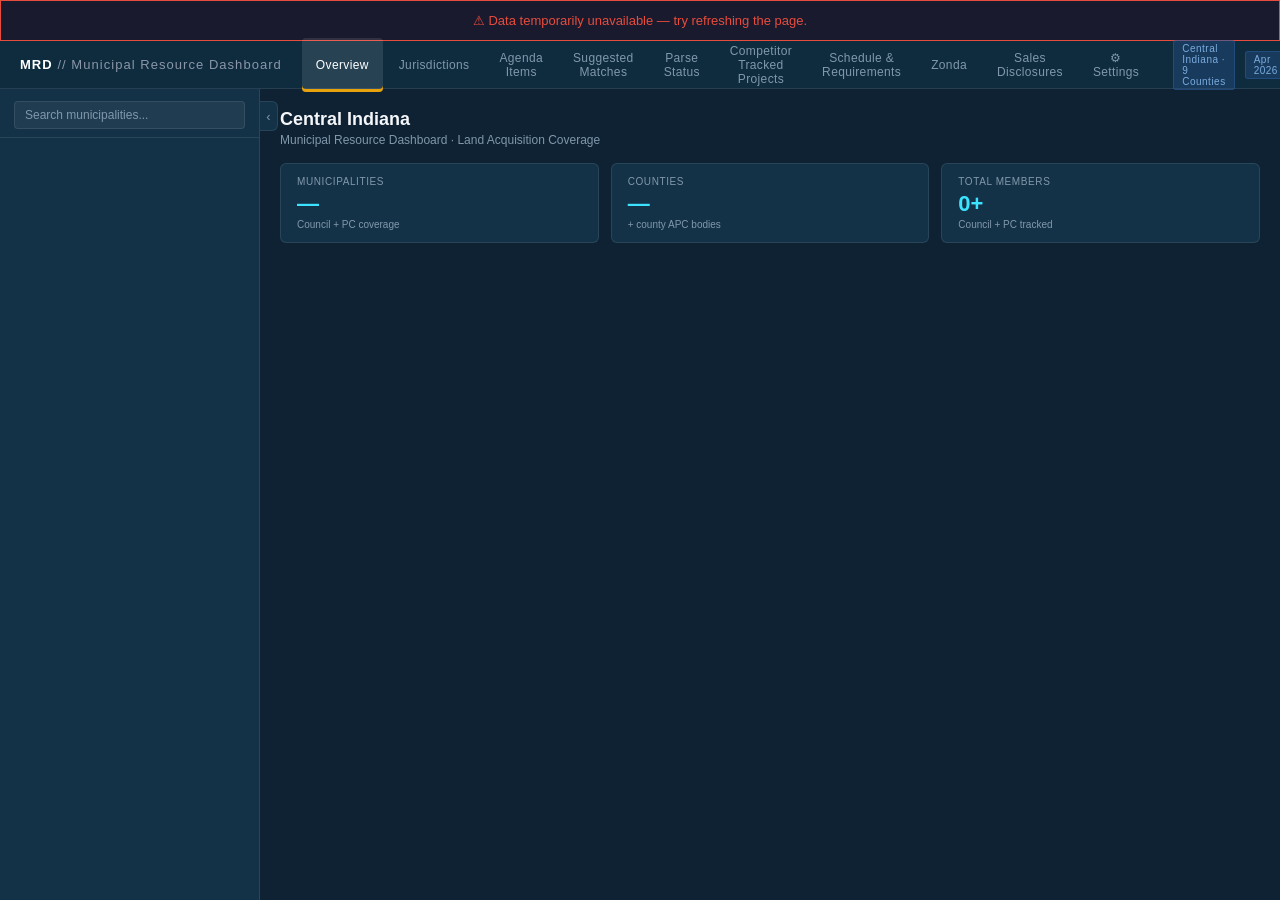
==== index.html @ be9e39d0 "p142: Tracked Projects — compact-fit columns, sticky h-scrollbar, stale-override write fix, Arbor Ac" ====
<!DOCTYPE html>
<!-- MIP build p142 -->
<html lang="en">
<head>
<meta charset="UTF-8">
<meta name="viewport" content="width=device-width, initial-scale=1.0">
<!-- P31 R5: force browser to revalidate HTML against server on every load so
     newly-deployed FE reaches users without manual hard-reload. -->
<meta http-equiv="Cache-Control" content="no-cache, must-revalidate">
<meta http-equiv="Pragma" content="no-cache">
<meta http-equiv="Content-Security-Policy" content="default-src 'self'; script-src 'unsafe-inline'; style-src 'self' 'unsafe-inline' https://fonts.googleapis.com; font-src https://fonts.gstatic.com; connect-src https://script.google.com https://script.googleusercontent.com https://docs.google.com https://raw.githubusercontent.com; img-src 'self' data:; frame-src 'self' https://docs.google.com https://docs.googleusercontent.com https://drive.google.com;">
<title>Municipal Resource Dashboard</title>
<!-- P31 R5: cache-bust stylesheet via build-version querystring. Bump on each deploy. -->
<link rel="stylesheet" href="styles.css?v=p142">
</head>
<body>

<!-- TOP NAV -->
<div class="topbar">
  <div class="topbar-logo">MRD <span>// Municipal Resource Dashboard</span></div>
  <div class="topbar-nav">
    <button class="topbar-btn active" onclick="switchView('overview')" id="nav-overview">Overview</button>
    <button class="topbar-btn" onclick="switchView('muni')" id="nav-muni">Jurisdictions</button>
    <!-- Intelligence Feed nav temporarily removed (P13) — view element and data pipeline retained in code for future re-enable. -->
    <!-- P96: "Hearing Schedule" (Public Hearings) page temporarily hidden per operator request — view element (#view-publichearings) and data pipeline retained in code for future re-enable. To restore, uncomment the button below. -->
    <!-- <button class="topbar-btn" onclick="switchView('publichearings')" id="nav-publichearings">Hearing Schedule</button> -->
    <button class="topbar-btn" onclick="switchView('candidates')" id="nav-candidates">Agenda Items <span id="nav-cand-badge" style="display:none;background:#1c7c3a;color:#fff;font-size:9px;font-weight:700;padding:0 6px;border-radius:9px;margin-left:2px;vertical-align:middle;"></span></button>
    <button class="topbar-btn" onclick="switchView('suggested')" id="nav-suggested">Suggested Matches <span id="nav-sugg-badge" style="display:none;background:#0b6ea8;color:#fff;font-size:9px;font-weight:700;padding:0 6px;border-radius:9px;margin-left:2px;vertical-align:middle;"></span></button>
    <button class="topbar-btn" onclick="switchView('parsestatus')" id="nav-parsestatus">Parse Status</button>
    <button class="topbar-btn" onclick="switchView('tracked')" id="nav-tracked">Competitor Tracked Projects</button>
    <button class="topbar-btn" onclick="switchView('schedule')" id="nav-schedule">Schedule & Requirements</button>
    <button class="topbar-btn" onclick="switchView('market')" id="nav-market">Zonda</button>
    <button class="topbar-btn" onclick="switchView('salesdisclosures')" id="nav-salesdisclosures">Sales Disclosures</button>
    <button class="topbar-btn" onclick="switchView('settings')" id="nav-settings">⚙ Settings</button>
    <!-- P80 Stage 1.8: operator-only review queue. Hidden until isOperator()
         flips it visible at boot. -->
    <button class="topbar-btn" onclick="switchView('reviewqueue')" id="nav-reviewqueue" style="display:none;">⚑ Review Queue</button>
  </div>
  <div class="topbar-right">
    <span class="topbar-badge">Central Indiana · 9 Counties</span>
    <span class="topbar-badge">Apr 2026</span>
    <button class="refresh-btn" id="theme-toggle-btn" onclick="toggleTheme()" title="Switch light/dark theme" style="font-size:14px;padding:4px 10px;">☀</button>
    <div id="gemini-key-banner" onclick="switchView('settings');setTimeout(()=>{const b=document.getElementById('api-keys-body');if(b&&b.style.display==='none')toggleSettingsSection('api-keys-body');const i=document.getElementById('gemini-key-input');if(i){i.focus();i.scrollIntoView({behavior:'smooth',block:'center'});}},150);"
         style="display:none;align-items:center;gap:6px;background:rgba(232,160,32,0.15);border:1px solid rgba(232,160,32,0.4);border-radius:4px;padding:3px 10px;cursor:pointer;font-family:-apple-system,BlinkMacSystemFont,'Segoe UI',Roboto,Helvetica,Arial,sans-serif;font-size:10px;color:#e8a020;letter-spacing:0.04em;">
      ⚠ Gemini key not set — click to add
    </div>
    <button class="refresh-btn" id="refresh-btn" onclick="refreshHearings()" title="Re-fetch hearing records from Google Sheets">↺ Refresh Hearings</button>
    <button class="export-btn" onclick="exportBriefing()">↓ EXPORT</button>
  </div>
</div>

<div class="main">
  <!-- P115: collapse/expand toggle for the County/Muni rail (default expanded) -->
  <button class="sidebar-toggle" id="sidebar-toggle" onclick="toggleSidebar()" title="Collapse sidebar" aria-label="Toggle County/Muni sidebar">‹</button>
  <!-- LEFT SIDEBAR -->
  <div class="sidebar">
    <div class="sidebar-header">
      <input class="sidebar-search" type="search" placeholder="Search municipalities..." oninput="filterSidebar(this.value)" id="sidebar-search" autocomplete="off" name="mrd-search-filter" readonly onfocus="this.removeAttribute('readonly')">
    </div>
    <div class="sidebar-scroll" id="sidebar-content">
      <!-- Generated by JS -->
    </div>
  </div>

  <!-- CONTENT AREA -->
  <div class="content">

    <!-- OVERVIEW VIEW -->
    <div id="view-overview" class="view active">
      <div class="overview-header">
        <div>
          <div class="overview-title">Central Indiana</div>
          <div class="overview-sub">Municipal Resource Dashboard · Land Acquisition Coverage</div>
        </div>
      </div>
      <div class="stat-row">
        <div class="stat-card">
          <div class="stat-label">Municipalities</div>
          <div class="stat-value" id="stat-munis">—</div>
          <div class="stat-sub">Council + PC coverage</div>
        </div>
        <div class="stat-card">
          <div class="stat-label">Counties</div>
          <div class="stat-value" id="stat-counties">—</div>
          <div class="stat-sub">+ county APC bodies</div>
        </div>
        <div class="stat-card">
          <div class="stat-label">Total Members</div>
          <div class="stat-value" id="total-members">—</div>
          <div class="stat-sub">Council + PC tracked</div>
        </div>
      </div>
      <div class="county-grid" id="county-grid">
        <!-- Generated by JS -->
      </div>
    </div>

    <!-- MUNICIPALITY VIEW -->
    <div id="view-muni" class="view">
      <div class="muni-view-inner">
        <div class="muni-panel" id="muni-panel">
          <div class="empty-state">
            <div class="empty-state-icon">⬡</div>
            <div class="empty-state-text">Select a municipality from the sidebar</div>
          </div>
        </div>
        <!-- P58.8: Tracked Projects rail — sticky, inner-scroll, populated by renderTpRail() -->
        <aside class="muni-tp-rail" id="muni-tp-rail" aria-label="Tracked Projects"></aside>
        <div class="member-detail empty" id="member-detail">
          <div>
            <div style="font-size:20px;margin-bottom:8px;">◈</div>
            <div>Select a member to view profile</div>
          </div>
        </div>
      </div>
    </div>

    <!-- INTELLIGENCE FEED VIEW -->
    <div id="view-intel" class="view">
      <div class="intel-feed-header">
        <div class="intel-feed-title">Intelligence Feed</div>
        <div class="intel-feed-updated" id="intel-feed-updated">Last updated: —</div>
      </div>
      <div class="intel-filters">
        <span class="intel-filter-label">COUNTY</span>
        <select class="filter-select" id="filter-county" onchange="filterFeed()">
          <option value="">All Counties</option>
          <option>Hamilton</option><option>Boone</option><option>Johnson</option>
          <option>Hancock</option><option>Hendricks</option><option>Tippecanoe</option>
          <option>Shelby</option><option>Madison</option><option>Delaware</option>
        </select>
        <span class="intel-filter-label">MUNI</span>
        <select class="filter-select" id="filter-muni" onchange="filterFeed()">
          <option value="">All</option>
        </select>
        <div class="tag-filters">
          <button class="tag-filter-btn" onclick="toggleTagFilter('vote',this)">VOTE</button>
          <button class="tag-filter-btn" onclick="toggleTagFilter('news',this)">NEWS</button>
          <button class="tag-filter-btn" onclick="toggleTagFilter('election',this)">ELECTION</button>
          <button class="tag-filter-btn" onclick="toggleTagFilter('social',this)">SOCIAL</button>
        </div>
      </div>
      <div class="intel-feed" id="intel-feed">
        <!-- Generated by JS -->
      </div>
    </div>

    <!-- PUBLIC HEARINGS VIEW -->
    <div id="view-publichearings" class="view">
      <div class="ph-view-wrap">
        <!-- STICKY ADD PROJECT FORM -->
        <div class="ph-add-form-wrap" id="ph-add-form-wrap">
          <div class="ph-add-form-title">Add New Tracked Project</div>
          <div class="ph-add-form-row">
            <input class="ph-input" id="ph-ord" type="text" placeholder="Ordinance Number (e.g. ORD-2025-14)">
            <input class="ph-input ph-input-wide" id="ph-name" type="text" placeholder="Project Name (required)">
            <button class="ph-add-btn" onclick="phAddProject()">Add</button>
          </div>
          <div id="ph-form-msg" class="ph-form-msg" style="display:none;"></div>
        </div>

        <!-- TRACKED PROJECTS LIST -->
        <div class="ph-tracked-section">
          <div class="ph-section-label">Tracked Projects</div>
          <div id="ph-tracked-list" class="ph-tracked-list">
            <!-- populated by JS -->
          </div>
        </div>

        <!-- WEEKLY CALENDAR — Council + Plan Commission hearings, Mon-Thu -->
        <div class="ph-hearings-section">
          <div class="ph-week-nav">
            <button class="ph-week-btn" onclick="phWeekShift(-1)">‹ Previous Week</button>
            <div class="ph-week-label" id="ph-week-label"></div>
            <button class="ph-week-btn" onclick="phWeekShift(1)">Next Week ›</button>
            <button class="ph-week-btn" onclick="phWeekShift(0)" style="margin-left:auto;">This Week</button>
          </div>
          <div id="ph-week-grid" class="ph-week-grid">
            <!-- populated by JS -->
          </div>
        </div>
      </div>
    </div>

    <!-- SETTINGS VIEW -->
    <div id="view-settings" class="view">
      <div class="settings-wrap">

        <div class="settings-col">
          <!-- P21-L5: DIAGNOSTICS / SMOKE TESTS (P96: collapsible, default collapsed) -->
          <div class="settings-card">
            <div class="settings-card-title" style="cursor:pointer;display:flex;align-items:center;justify-content:space-between;" onclick="toggleSettingsSection('diagnostics-body')">
              Diagnostics
              <span id="diagnostics-body-toggle" style="font-size:10px;color:var(--text-dim);transition:transform 0.2s;">▶</span>
            </div>
            <div class="settings-card-sub">Behind-the-scenes checks on the dashboard's health and data. Use the reports below to spot meetings that need a person to look at them, see what's still being processed, and confirm the automatic background jobs are running — without opening the technical tools.</div>
            <div id="diagnostics-body" style="display:none;margin-top:10px;">
              <a href="tests/smoke.html" target="_blank" style="display:inline-block;padding:7px 14px;background:rgba(232,160,32,0.15);color:#e8a020;border:1px solid rgba(232,160,32,0.4);border-radius:4px;text-decoration:none;font-size:12px;font-weight:600;">▶ Run security self-test</a>

              <!-- P96: in-app operator diagnostics (so routine review doesn't require Apps Script) -->
              <div style="border-top:1px solid var(--border);margin:14px 0 10px;"></div>

              <!-- System Health -->
              <div style="margin-bottom:16px;">
                <div style="display:flex;align-items:center;justify-content:space-between;gap:8px;">
                  <span style="font-weight:600;font-size:12px;">System Health</span>
                  <button class="refresh-btn" style="font-size:10px;padding:3px 9px;" onclick="diagLoadHealth()">↻ Check now</button>
                </div>
                <div style="font-size:10px;color:var(--text-dim);margin:2px 0 6px;">Confirms the automatic background jobs are running and the AI service has capacity.</div>
                <div id="diag-health" style="font-size:11px;color:var(--text-dim);">Click "Check now" to run.</div>
              </div>

              <!-- Meetings Needing Review (complete, uncapped — review_queue) -->
              <div style="margin-bottom:16px;">
                <div style="display:flex;align-items:center;justify-content:space-between;gap:8px;">
                  <span style="font-weight:600;font-size:12px;">Meetings Needing Review</span>
                  <button class="refresh-btn" style="font-size:10px;padding:3px 9px;" onclick="diagLoadReview()">↻ Refresh</button>
                </div>
                <div style="font-size:10px;color:var(--text-dim);margin:2px 0 6px;">Meetings whose summary couldn't be finished automatically and need a person to decide what to do. Open the video or draft summary to check it, then choose an outcome.</div>
                <div id="diag-review" style="font-size:11px;color:var(--text-dim);">Click Refresh to load.</div>
              </div>

              <!-- Processing Queue -->
              <div style="margin-bottom:16px;">
                <div style="display:flex;align-items:center;justify-content:space-between;gap:8px;">
                  <span style="font-weight:600;font-size:12px;">Processing Queue</span>
                  <button class="refresh-btn" style="font-size:10px;padding:3px 9px;" onclick="diagLoadQueue()">↻ Refresh</button>
                </div>
                <div style="font-size:10px;color:var(--text-dim);margin:2px 0 6px;">Meetings still waiting to be summarized, or that need another attempt. Empty means everything has been processed.</div>
                <div id="diag-queue" style="font-size:11px;color:var(--text-dim);">Click Refresh to load.</div>
              </div>

              <!-- Summary Coverage (deep check: missing / failed) -->
              <div>
                <div style="display:flex;align-items:center;justify-content:space-between;gap:8px;">
                  <span style="font-weight:600;font-size:12px;">Summary Coverage</span>
                  <button class="refresh-btn" style="font-size:10px;padding:3px 9px;" onclick="diagLoadSummaryAudit(this)">↻ Run audit</button>
                </div>
                <div style="font-size:10px;color:var(--text-dim);margin:2px 0 6px;">Deep check of every meeting video to confirm each has a finished summary, and to surface any that are missing or failed. Because it checks every record, it can take up to a minute.</div>
                <div id="diag-audit-summary" style="font-size:11px;color:var(--text-dim);margin-bottom:6px;">Click "Run audit" to check.</div>
                <div id="diag-missing"></div>
              </div>
            </div>
          </div>

          <!-- RESEARCH SOURCES (P96: collapsible, default collapsed) -->
          <div class="settings-card">
            <div class="settings-card-title" style="cursor:pointer;display:flex;align-items:center;justify-content:space-between;" onclick="toggleSettingsSection('research-sources-body')">
              Research Sources
              <span id="research-sources-body-toggle" style="font-size:10px;color:var(--text-dim);transition:transform 0.2s;">▶</span>
            </div>
            <div class="settings-card-sub">The list of websites the dashboard looks at when it gathers background information on council and board members. Websites marked "Free" are always used; those marked "Paid" need a subscription login to work.</div>
            <div id="research-sources-body" style="display:none;margin-top:10px;">
              <div id="sources-list"></div>
              <button class="settings-add-btn" onclick="addSourceRow()">+ Add Source</button>
            </div>
          </div>

          <!-- KEYWORD FEED FILTERS (P96: collapsible, default collapsed) -->
          <div class="settings-card">
            <div class="settings-card-title" style="cursor:pointer;display:flex;align-items:center;justify-content:space-between;" onclick="toggleSettingsSection('intel-categories-body')">
              <span>Intelligence Feed Categories <span style="font-weight:600;color:#d65a5a;">(Disabled)</span></span>
              <span id="intel-categories-body-toggle" style="font-size:10px;color:var(--text-dim);transition:transform 0.2s;">▶</span>
            </div>
            <div class="settings-card-sub">These labels were used to sort items in the News / Intelligence Feed. That feed is currently turned off, so adding or removing categories here has no effect for now.</div>
            <div id="intel-categories-body" style="display:none;margin-top:10px;">
              <div id="tag-categories-list"></div>
              <div style="display:flex;gap:8px;margin-top:10px;">
                <input class="settings-input" id="new-tag-input" type="text" placeholder="New category name..." style="flex:1;">
                <button class="settings-add-btn" style="margin-top:0;" onclick="addTagCategory()">+ Add</button>
              </div>
            </div>
          </div>

          <!-- MEMBER PROFILE RESEARCH (collapsible) -->
          <div class="settings-card">
            <div class="settings-card-title" style="cursor:pointer;display:flex;align-items:center;justify-content:space-between;" onclick="toggleSettingsSection('profile-research-body')">
              Member Profile Research
              <span id="profile-research-body-toggle" style="font-size:10px;color:var(--text-dim);transition:transform 0.2s;">▶</span>
            </div>
            <div class="settings-card-sub">Automatically collects published background information about council and board members — things like their biography, public statements, and past votes — and saves it so it appears quickly when you open a member. Use the buttons below to update that information or clear what has been saved.</div>
            <div id="profile-research-body" style="display:none;margin-top:10px;">
              <div class="settings-row">
                <span class="settings-label">Web App URL</span>
                <input class="settings-input" type="text" id="profile-webapp-url" placeholder="https://script.google.com/macros/s/.../exec" style="flex:1;">
              </div>
              <div class="settings-row">
                <span class="settings-label">Cache Duration</span>
                <select class="settings-select" id="profile-cache-ttl">
                  <option value="4">4 hours</option>
                  <option value="12">12 hours</option>
                  <option value="24" selected>24 hours</option>
                  <option value="48">48 hours</option>
                  <option value="168">7 days</option>
                </select>
              </div>
              <div id="profile-stats-box" style="background:rgba(255,255,255,0.03);border:1px solid var(--border);border-radius:4px;padding:10px;margin:10px 0;font-size:11px;color:var(--text-dim);font-family:-apple-system,BlinkMacSystemFont,'Segoe UI',Roboto,Helvetica,Arial,sans-serif;">
                No profile data loaded.
              </div>
              <div style="display:flex;gap:8px;margin-bottom:8px;">
                <button class="settings-save-btn" style="flex:1;margin-top:0;" onclick="refreshMemberProfiles()">Fetch Profiles Now</button>
                <button class="settings-add-btn" style="margin-top:0;" onclick="clearProfileCache()">Clear Cache</button>
              </div>
              <div id="profile-fetch-status" style="font-size:11px;color:var(--text-dim);margin-bottom:8px;"></div>
              <button class="settings-save-btn" onclick="saveProfileSettings()">Save Settings</button>
            </div>
          </div>

          <!-- JURISDICTION DATA CACHE (P96: collapsible, default collapsed) -->
          <div class="settings-card" style="margin-top:12px;">
            <div class="settings-card-title" style="cursor:pointer;display:flex;align-items:center;justify-content:space-between;" onclick="toggleSettingsSection('jurisdiction-data-body')">
              Jurisdiction Data
              <span id="jurisdiction-data-body-toggle" style="font-size:10px;color:var(--text-dim);transition:transform 0.2s;">▶</span>
            </div>
            <div class="settings-card-sub">The master list of towns, counties, and meetings shown throughout the dashboard. A copy is kept for about four hours so pages load quickly. "Refresh Now" pulls the very latest information; "Clear Cache" forces a completely fresh download the next time the dashboard opens.</div>
            <div id="jurisdiction-data-body" style="display:none;margin-top:10px;">
              <div id="muni-cache-status" style="font-size:11px;color:var(--text-dim);margin-bottom:8px;"></div>
              <div style="display:flex;gap:8px;">
                <button class="settings-save-btn" style="flex:1;margin-top:0;" onclick="refreshMuniData()">Refresh Now</button>
                <button class="settings-add-btn" style="margin-top:0;" onclick="clearMuniCache()">Clear Cache</button>
              </div>
            </div>
          </div>

          <!-- MEETING SCHEDULE SCRAPER (collapsible) -->
          <div class="settings-card" style="margin-top:12px;">
            <div class="settings-card-title" style="cursor:pointer;display:flex;align-items:center;justify-content:space-between;" onclick="toggleSettingsSection('schedule-scraper-body')">
              Meeting Schedule Scraper
              <span id="schedule-scraper-body-toggle" style="font-size:10px;color:var(--text-dim);transition:transform 0.2s;">▶</span>
            </div>
            <div class="settings-card-sub">Reads each town's website to find its published meeting calendar and fills in confirmed upcoming meeting dates. Best run about once a year, when towns post their new schedules.</div>
            <div id="schedule-scraper-body" style="display:none;margin-top:10px;">
              <div style="font-size:11px;color:var(--text-dim);margin-bottom:10px;">
                Run this near the end of the year, when towns publish their meeting calendars for the year ahead. Only towns that have a calendar page on file will be checked, and the process can take several minutes to finish.
              </div>
              <div id="scrape-stats-box" style="background:rgba(255,255,255,0.03);border:1px solid var(--border);border-radius:4px;padding:10px;margin:10px 0;font-size:11px;color:var(--text-dim);font-family:-apple-system,BlinkMacSystemFont,'Segoe UI',Roboto,Helvetica,Arial,sans-serif;">
                No scrape data. Click below to run.
              </div>
              <button class="settings-save-btn" style="width:100%;" id="scrape-all-btn" onclick="runScheduleScrapeAll()">Scrape All Schedules</button>
              <div id="scrape-status" style="font-size:11px;color:var(--text-dim);margin-top:8px;"></div>
            </div>
          </div>
        </div>

        <div class="settings-col">
          <!-- GEMINI API KEY (collapsible; P96: Anthropic stub removed, plain-language) -->
          <div class="settings-card">
            <div class="settings-card-title" style="cursor:pointer;display:flex;align-items:center;justify-content:space-between;" onclick="toggleSettingsSection('api-keys-body')">
              AI Service Key
              <span id="api-keys-body-toggle" style="font-size:10px;color:var(--text-dim);transition:transform 0.2s;">▶</span>
            </div>
            <div class="settings-card-sub">An optional personal key for the AI service that powers the dashboard's research and summaries. Most people should leave this blank — the dashboard already uses a built-in key. Anything you enter is stored only in your own browser.</div>
            <div id="api-keys-body" style="display:none;margin-top:10px;">
              <div style="display:flex;gap:8px;align-items:center;">
                <input id="gemini-key-input" type="password" placeholder="Leave blank to use the built-in key"
                  style="flex:1;background:var(--panel);border:1px solid var(--border);color:var(--text);
                  font-family:-apple-system,BlinkMacSystemFont,'Segoe UI',Roboto,Helvetica,Arial,sans-serif;font-size:11px;padding:6px 10px;border-radius:4px;outline:none;"
                  oninput="saveGeminiKey(this.value)">
                <span id="gemini-key-status" style="font-size:10px;color:var(--text-dim);">Using built-in key</span>
              </div>
              <div style="font-size:10px;color:var(--text-dim);margin-top:6px;">
                You normally don't need to change anything here — the dashboard already uses a shared, built-in key for all AI features. Only enter a personal key if you specifically want AI usage billed to your own Google account. It is stored only in this browser and never shared. You can get a key at <a href="https://aistudio.google.com" target="_blank" style="color:var(--accent);">aistudio.google.com</a>.
              </div>
            </div>
          </div>

          <!-- RECENT CHANGES (P31) -->
          <div class="settings-card" style="margin-top:12px;">
            <div class="settings-card-title" style="cursor:pointer;display:flex;align-items:center;justify-content:space-between;" onclick="toggleSettingsSection('recent-changes-body');refreshRecentChanges();">
              Recent Manual Changes
              <span id="recent-changes-body-toggle" style="font-size:10px;color:var(--text-dim);transition:transform 0.2s;">▶</span>
            </div>
            <div class="settings-card-sub">A running history of manual changes made in the dashboard — links that were added, edited, or removed — with the option to undo any of them.</div>
            <div id="recent-changes-body" style="display:none;margin-top:10px;">
              <div style="display:flex;gap:8px;margin-bottom:8px;">
                <button class="settings-save-btn" style="flex:1;margin-top:0;" onclick="refreshRecentChanges()">Refresh</button>
              </div>
              <div id="recent-changes-list" style="font-size:11px;color:var(--text-dim);font-family:-apple-system,BlinkMacSystemFont,'Segoe UI',Roboto,Helvetica,Arial,sans-serif;max-height:480px;overflow-y:auto;">
                Click Refresh to load.
              </div>
            </div>
          </div>
        </div>

      </div>
    </div>

    <!-- P34: TRACKED PROJECTS GLOBAL VIEW -->
    <!-- P71 R3: full-screen width — max-width removed so the wider Action
         Taken column + new Builder/Meeting Type/Date columns have room. -->
    <div id="view-tracked" class="view">
      <div style="padding:24px 32px;width:100%;">
        <div style="margin-bottom:20px;display:flex;justify-content:space-between;align-items:flex-end;gap:16px;flex-wrap:wrap;">
          <div>
            <div class="overview-title">Competitor Tracked Projects</div>
            <div class="overview-sub">Cross-jurisdiction roll-up of every project flagged for ordinance / project-name matching. Updates after every scrape.</div>
          </div>
          <div style="display:flex;gap:8px;align-items:center;flex-wrap:wrap;">
            <select id="tp-filter-juris" onchange="tpRenderTable()" title="Filter by jurisdiction" style="padding:6px 10px;border:1px solid var(--border,#444);background:var(--bg-card,#1a1a1a);color:inherit;border-radius:4px;font-size:12px;cursor:pointer;width:180px;"><option value="">All jurisdictions</option></select>
            <select id="tp-state-filter" onchange="tpRenderTable()" title="Filter by status / recency" style="padding:6px 10px;border:1px solid var(--border,#444);background:var(--bg-card,#1a1a1a);color:inherit;border-radius:4px;font-size:12px;cursor:pointer;">
              <option value="all">All</option>
              <option value="past_week">Past Week</option>
              <option value="active" selected>Competitor Proposed</option>
              <option value="competitor_active">Competitor Active</option>
              <option value="arbor_active">Arbor Active</option>
              <option value="archived">Archive</option>
            </select>
            <input id="tp-filter-text" type="search" placeholder="Search project/petitioner/builder…" oninput="tpRenderTable()" style="padding:6px 10px;border:1px solid var(--border,#444);background:var(--bg-card,#1a1a1a);color:inherit;border-radius:4px;font-size:12px;width:280px;">
            <select id="tp-sort-key" onchange="tpRenderTable()" title="Sort projects" style="padding:6px 10px;border:1px solid var(--border,#444);background:var(--bg-card,#1a1a1a);color:inherit;border-radius:4px;font-size:12px;">
              <option value="">Sort: default</option>
              <option value="project">Sort: Project</option>
              <option value="jurisdiction">Sort: Jurisdiction</option>
              <option value="builder">Sort: Builder</option>
              <option value="meeting_date">Sort: Meeting Date (newest)</option>
              <option value="status">Sort: Status</option>
            </select>
            <button class="refresh-btn" onclick="tpLoad(true)" title="Re-fetch from backend">↺ Refresh</button>
            <button class="export-btn" onclick="tpToggleAddForm()">+ Track Project</button>
          </div>
        </div>
        <div id="tp-add-form" style="display:none;background:var(--bg-card,#1a1a1a);border:1px solid var(--border,#444);border-radius:6px;padding:14px 16px;margin-bottom:14px;">
          <div style="display:grid;grid-template-columns:repeat(auto-fit,minmax(180px,1fr));gap:10px;">
            <input id="tp-new-name" type="text" placeholder="Project name *" style="padding:6px 10px;border:1px solid var(--border,#444);background:var(--bg-page,#0d0d0d);color:inherit;border-radius:4px;font-size:12px;">
            <input id="tp-new-ord" type="text" placeholder="Ordinance #" style="padding:6px 10px;border:1px solid var(--border,#444);background:var(--bg-page,#0d0d0d);color:inherit;border-radius:4px;font-size:12px;">
            <input id="tp-new-juris" type="text" placeholder="Jurisdiction (blank = all)" style="padding:6px 10px;border:1px solid var(--border,#444);background:var(--bg-page,#0d0d0d);color:inherit;border-radius:4px;font-size:12px;">
            <input id="tp-new-petitioner" type="text" placeholder="Petitioner / applicant" style="padding:6px 10px;border:1px solid var(--border,#444);background:var(--bg-page,#0d0d0d);color:inherit;border-radius:4px;font-size:12px;">
            <input id="tp-new-aliases" type="text" placeholder="Aliases / Additional Ord #s (comma-sep)" title="Add alternate project names or additional ordinance numbers (comma-separated). Each entry is matched against agenda items." style="padding:6px 10px;border:1px solid var(--border,#444);background:var(--bg-page,#0d0d0d);color:inherit;border-radius:4px;font-size:12px;">
            <input id="tp-new-mapurl" type="text" placeholder="Map URL (ArcGIS / parcel)" style="padding:6px 10px;border:1px solid var(--border,#444);background:var(--bg-page,#0d0d0d);color:inherit;border-radius:4px;font-size:12px;">
          </div>
          <div style="margin-top:10px;display:flex;gap:8px;align-items:center;">
            <button class="refresh-btn" onclick="tpSubmitNew()">Create</button>
            <button class="refresh-btn" onclick="tpToggleAddForm()" style="background:transparent;">Cancel</button>
            <span id="tp-add-msg" style="font-size:11px;color:var(--muted,#888);"></span>
          </div>
        </div>
        <div id="tp-status" style="font-size:11px;color:var(--muted,#888);margin-bottom:8px;">Loading…</div>
        <div id="tp-table-scroll" class="tp-table-scroll" style="overflow-x:auto;border:1px solid var(--border,#333);border-radius:6px;">
          <table id="tp-table" style="width:100%;border-collapse:collapse;font-size:12px;">
            <thead>
              <tr style="background:var(--bg-card,#1a1a1a);text-align:left;">
                <th style="padding:8px 4px;border-bottom:1px solid var(--border,#333);width:28px;"></th>
                <th style="padding:8px 10px;border-bottom:1px solid var(--border,#333);white-space:nowrap;min-width:140px;">Project</th>
                <th style="padding:8px 10px;border-bottom:1px solid var(--border,#333);white-space:nowrap;" title="Total lots / homesites in proposed residential project — Gemini-extracted, manually editable">Lots</th>
                <th style="padding:8px 10px;border-bottom:1px solid var(--border,#333);white-space:nowrap;">Jurisdiction</th>
                <th style="padding:8px 10px;border-bottom:1px solid var(--border,#333);white-space:nowrap;">Builder</th>
                <th style="padding:8px 4px;border-bottom:1px solid var(--border,#333);max-width:132px;min-width:118px;">Meeting<br>Type</th>
                <th style="padding:8px 6px;border-bottom:1px solid var(--border,#333);">Meeting<br>Date</th>
                <th style="padding:8px 10px;border-bottom:1px solid var(--border,#333);" title="The Request Summary from the matching meeting's agenda item. Click a cell to expand.">Description</th>
                <th style="padding:8px 10px;border-bottom:1px solid var(--border,#333);" title="From the matching YouTube-video agenda item: Outcome + Vote, then Additional Notes.">Results</th>
                <th style="padding:8px 10px;border-bottom:1px solid var(--border,#333);white-space:nowrap;">Youtube<br>Summary</th>
                <th style="padding:8px 6px;border-bottom:1px solid var(--border,#333);" title="All agenda documents this project was referenced on (newest first)">Agendas</th>
                <th style="padding:8px 10px;border-bottom:1px solid var(--border,#333);white-space:nowrap;">Tagged Docs</th>
                <th style="padding:8px 10px;border-bottom:1px solid var(--border,#333);white-space:nowrap;">Status</th>
                <th style="padding:8px 10px;border-bottom:1px solid var(--border,#333);white-space:nowrap;">Map</th>
                <th style="padding:8px 10px;border-bottom:1px solid var(--border,#333);white-space:nowrap;" title="ArcGIS record key — manually entered unique ID matching the corresponding ArcGIS record (for future MRD→ArcGIS upload/sync)">MapID</th>
                <th style="padding:8px 10px;border-bottom:1px solid var(--border,#333);"></th>
              </tr>
            </thead>
            <tbody id="tp-tbody"></tbody>
          </table>
        </div>
        <!-- P142 item 2: sticky horizontal scrollbar pinned to the viewport bottom so
             it's reachable without scrolling to the end of the list. The native bar on
             #tp-table-scroll is hidden in CSS so this is still a SINGLE bar (P136 intent),
             just always visible. tpSyncHScroll() mirrors scrollLeft both ways. -->
        <div id="tp-hscroll-proxy" class="tp-hscroll-proxy" aria-hidden="true"><div id="tp-hscroll-spacer"></div></div>
      </div>
    </div>

    <!-- P109: AGENDA CANDIDATES REVIEW VIEW -->
    <div id="view-candidates" class="view">
      <div class="cand-layout">
        <div class="cand-main" style="padding:24px 32px;">
        <div style="margin-bottom:20px;display:flex;justify-content:space-between;align-items:flex-end;gap:16px;flex-wrap:wrap;">
          <div>
            <div class="overview-title">Agenda Items</div>
            <div class="overview-sub">Potential Tracked Projects auto-detected from scraped Council / Plan-Commission agendas. Review each one — <b>Track</b> creates a Tracked Project (and auto-associates every related agenda item, past &amp; future); <b>Dismiss</b> removes it from the queue.</div>
          </div>
          <div style="display:flex;gap:10px;align-items:center;flex-wrap:wrap;">
            <select id="cand-filter-juris" onchange="candSetJuris(this.value)" title="Filter by jurisdiction" style="font-size:12px;padding:4px 8px;background:var(--card,#1a1a1a);color:inherit;border:1px solid var(--border,#444);border-radius:6px;cursor:pointer;"><option value="">All jurisdictions</option></select>
            <input type="text" id="cand-search" oninput="candSetSearch(this.value)" placeholder="Search project / petitioner / ord#" style="font-size:12px;padding:4px 10px;background:var(--card,#1a1a1a);color:inherit;border:1px solid var(--border,#444);border-radius:6px;min-width:210px;">
            <label style="display:flex;gap:6px;align-items:center;font-size:12px;color:var(--text-dim);cursor:pointer;"><input type="checkbox" id="cand-filter-high" onchange="candToggleHigh(this)" style="cursor:pointer;">High-confidence only</label>
            <select id="cand-pagesize" onchange="candSetPageSize(this.value)" title="Rows per page" style="font-size:12px;padding:4px 8px;background:var(--card,#1a1a1a);color:inherit;border:1px solid var(--border,#444);border-radius:6px;cursor:pointer;"><option value="50">50 / page</option><option value="100">100 / page</option><option value="250">250 / page</option><option value="999999">Show all</option></select>
            <button class="refresh-btn" id="cand-expand-all" onclick="candToggleAllDesc()" title="Expand or collapse every Description field at once">Expand all</button>
            <button class="refresh-btn" onclick="candLoad()" title="Re-fetch the candidate queue from the backend">↺ Refresh</button>
          </div>
        </div>
        <div id="cand-list"><div style="color:var(--text-dim);">Loading candidates…</div></div>
        </div>
        <aside class="cand-tp-rail" id="cand-tp-rail" aria-label="Tracked Projects by Muni"></aside>
      </div>
    </div>

    <!-- SUGGESTED MATCHES VIEW — Medium-confidence approval queue (P134) -->
    <div id="view-suggested" class="view">
      <div style="padding:24px 32px;">
        <div style="margin-bottom:20px;display:flex;justify-content:space-between;align-items:flex-end;gap:16px;flex-wrap:wrap;">
          <div>
            <div class="overview-title">Suggested Matches</div>
            <div class="overview-sub">Medium-confidence (name-only) matches between a hearing summary / agenda and a Tracked Project — the project name was mentioned in a meeting but did <b>not</b> match its ordinance/identifier (a name-drop, comparison, or committee report), so it needs your confirmation. <b>Approve</b> associates it with the project (and lets it drive Description / Results); <b>Dismiss</b> rejects it.</div>
          </div>
          <div style="display:flex;gap:8px;flex-wrap:wrap;align-items:center;">
            <select id="sugg-juris-filter" onchange="suggApplyControls()" title="Filter by jurisdiction" style="padding:5px 8px;background:var(--bg-card,#1a1a1a);border:1px solid var(--border,#444);color:inherit;border-radius:4px;font-size:11px;">
              <option value="">All jurisdictions</option>
            </select>
            <select id="sugg-sort" onchange="suggApplyControls()" title="Sort (the other field becomes the secondary sort)" style="padding:5px 8px;background:var(--bg-card,#1a1a1a);border:1px solid var(--border,#444);color:inherit;border-radius:4px;font-size:11px;">
              <option value="date">Sort: Date</option>
              <option value="jurisdiction">Sort: Jurisdiction</option>
            </select>
            <button class="refresh-btn" onclick="suggBulk('approve')" title="Approve every checked row">✓ Approve checked</button>
            <button class="refresh-btn sugg-dismiss-btn" onclick="suggBulk('dismiss')" title="Dismiss every checked row">✕ Dismiss checked</button>
            <span id="sugg-bulk-count" style="font-size:11px;color:var(--text-dim);"></span>
            <button class="refresh-btn" id="sugg-expand-all" onclick="suggToggleAllDesc()" title="Expand or collapse every excerpt at once">Expand all</button>
            <button class="refresh-btn" onclick="suggLoad()" title="Re-fetch the suggested-match queue from the backend">↺ Refresh</button>
          </div>
        </div>
        <div id="sugg-list"><div style="color:var(--text-dim);">Loading suggested matches…</div></div>
      </div>
    </div>

    <!-- SCHEDULE & REQUIREMENTS VIEW -->
    <div id="view-schedule" class="view">
      <div style="padding:24px 32px;max-width:1200px;margin:0 auto;width:100%;">
        <div style="margin-bottom:20px;">
          <div class="overview-title">Schedule & Requirements</div>
          <div class="overview-sub">Generate backward-scheduled entitlement timelines and application checklists by jurisdiction</div>
        </div>

        <div class="sched-input-wrap">
          <div class="sched-input-col">
            <div class="settings-card">
              <div class="settings-card-title">Jurisdiction</div>
              <div class="settings-card-sub">Select the municipality or county for this entitlement process.</div>
              <select class="settings-select" id="sched-jurisdiction" style="width:100%;padding:8px 10px;font-size:12px;">
                <option value="">— Select jurisdiction —</option>
              </select>
              <div id="sched-jurisdiction-status" style="font-size:10px;margin-top:6px;color:var(--text-dim);"></div>
            </div>
            <div class="settings-card">
              <div class="settings-card-title">Entitlement Stages</div>
              <div class="settings-card-sub">Select the entitlement process stages required for this project.</div>
              <div class="stage-dropdown" id="stage-dropdown">
                <button type="button" class="stage-dropdown-btn" onclick="toggleStageDropdown()">
                  <span id="stage-dropdown-label">Select stages…</span> <span>▼</span>
                </button>
                <div class="stage-dropdown-list" id="stage-dropdown-list">
                  <label class="stage-dropdown-item"><input type="checkbox" value="Rezoning" onchange="updateStageSelection()"> Rezoning</label>
                  <label class="stage-dropdown-item"><input type="checkbox" value="Annexation" onchange="updateStageSelection()"> Annexation</label>
                  <label class="stage-dropdown-item"><input type="checkbox" value="PUD (Planned Unit Development)" onchange="updateStageSelection()"> PUD (Planned Unit Development)</label>
                  <label class="stage-dropdown-item"><input type="checkbox" value="Preliminary Plat" onchange="updateStageSelection()"> Preliminary Plat</label>
                  <label class="stage-dropdown-item"><input type="checkbox" value="Secondary/Final Plat" onchange="updateStageSelection()"> Secondary / Final Plat</label>
                  <label class="stage-dropdown-item"><input type="checkbox" value="Variance (BZA)" onchange="updateStageSelection()"> Variance (BZA)</label>
                  <label class="stage-dropdown-item"><input type="checkbox" value="Special Exception (BZA)" onchange="updateStageSelection()"> Special Exception (BZA)</label>
                  <label class="stage-dropdown-item"><input type="checkbox" value="Development Plan" onchange="updateStageSelection()"> Development Plan</label>
                  <div class="stage-dropdown-item" style="border-top:1px solid var(--border);margin-top:2px;padding-top:8px;">
                    <input type="checkbox" id="stage-custom-check" onchange="updateStageSelection()">
                    <input type="text" class="stage-custom-input" id="stage-custom-text" placeholder="Custom stage…"
                      onfocus="document.getElementById('stage-custom-check').checked=true;updateStageSelection()"
                      oninput="updateStageSelection()">
                  </div>
                </div>
              </div>
              <div class="stage-tags" id="stage-tags"></div>
            </div>
            <div class="settings-card">
              <div class="settings-card-title">Additional Details</div>
              <div class="settings-card-sub">Provide project-specific details to fine-tune the schedule and requirements.</div>
              <textarea id="sched-detail" class="settings-input" rows="3"
                style="width:100%;resize:vertical;font-family:-apple-system,BlinkMacSystemFont,'Segoe UI',Roboto,Helvetica,Arial,sans-serif;font-size:11px;line-height:1.5;"
                placeholder="e.g., 80-lot single-family subdivision, currently zoned AG, requesting R-2 density"></textarea>
            </div>
          </div>
          <div class="sched-input-col">
            <div class="settings-card">
              <div class="settings-card-title">Target Approval Date</div>
              <div class="settings-card-sub">Latest date the final approval (e.g., preliminary plat) must be granted. Schedule works backward from this date.</div>
              <input type="date" id="sched-target-date" class="settings-input" style="width:100%;padding:8px 10px;font-size:12px;">
            </div>
            <div class="settings-card">
              <div class="settings-card-title">Generate</div>
              <div class="settings-card-sub">AI will produce a proposed schedule and requirements checklist specific to the selected jurisdiction.</div>
              <button class="settings-save-btn" id="sched-run-btn" onclick="runScheduleGeneration()" style="width:100%;padding:10px;font-size:13px;">
                Run Schedule & Requirements
              </button>
              <div style="font-size:10px;color:var(--text-dim);margin-top:6px;text-align:center;">
                Powered by Gemini 2.5 Pro · Typical response: 30–60 seconds
              </div>
            </div>
          </div>
        </div>

        <div id="sched-loading" style="display:none;text-align:center;padding:40px 0;">
          <div class="sched-loading-spinner"></div>
          <div id="sched-loading-text" style="color:var(--accent);font-family:-apple-system,BlinkMacSystemFont,'Segoe UI',Roboto,Helvetica,Arial,sans-serif;font-size:12px;margin-top:12px;">
            Generating schedule...
          </div>
        </div>

        <div id="sched-error" style="display:none;background:rgba(184,92,26,0.12);border:1px solid rgba(184,92,26,0.3);border-radius:6px;padding:14px 18px;margin-top:16px;color:#e8a060;font-size:12px;">
        </div>

        <div id="sched-results-wrap" style="display:none;margin-top:24px;">
          <div class="sched-export-bar">
            <span style="font-size:13px;color:var(--text);font-weight:600;">Results</span>
            <div style="display:flex;gap:8px;">
              <button class="refresh-btn" onclick="exportScheduleDoc()">↓ Word Doc</button>
              <button class="refresh-btn" onclick="exportScheduleCSV()">↓ CSV</button>
              <button class="refresh-btn" id="sched-copy-btn" onclick="copyScheduleToClipboard()">Copy</button>
            </div>
          </div>

          <div id="sched-timeline" class="sched-section"></div>
          <div id="sched-checklist" class="sched-section"></div>
          <div id="sched-assumptions" class="sched-section"></div>
        </div>

      </div>
    </div>

    <!-- P80 Stage 1.8: REVIEW QUEUE VIEW (operator-only) -->
    <div id="view-reviewqueue" class="view">
      <div style="padding:24px 32px;max-width:1400px;margin:0 auto;width:100%;">
        <div style="margin-bottom:20px;display:flex;align-items:center;justify-content:space-between;gap:16px;">
          <div>
            <div class="overview-title">Review Queue</div>
            <div class="overview-sub">Summaries the recovery loop couldn't auto-resolve. Operator decides the terminal state.</div>
          </div>
          <button class="refresh-btn" onclick="loadReviewQueue()" id="rq-refresh-btn">↺ Reload</button>
        </div>
        <div id="rq-status" style="font-size:11px;color:var(--text-dim);margin-bottom:10px;"></div>
        <div id="rq-table-wrap" style="overflow-x:auto;">
          <table id="rq-table" style="width:100%;border-collapse:collapse;font-size:11px;">
            <thead>
              <tr style="text-align:left;border-bottom:1px solid var(--border);">
                <th style="padding:8px 6px;">Meeting ID</th>
                <th style="padding:8px 6px;">Jurisdiction</th>
                <th style="padding:8px 6px;">Date</th>
                <th style="padding:8px 6px;">Attempts</th>
                <th style="padding:8px 6px;">Last Retry</th>
                <th style="padding:8px 6px;">Exhaustion / Strategy</th>
                <th style="padding:8px 6px;">Video</th>
                <th style="padding:8px 6px;">Summary</th>
                <th style="padding:8px 6px;text-align:right;">Decision</th>
              </tr>
            </thead>
            <tbody id="rq-tbody"></tbody>
          </table>
        </div>
      </div>
    </div>

    <!-- P120: AGENDA PARSE STATUS VIEW (operator-only). Per-document extraction
         outcome for every in-scope agenda, so the operator can review the
         not-parsed ones (manual review / alternate approach). Backed by the
         read-only admin_run fn=auditAgendaExtractionDocs. -->
    <div id="view-parsestatus" class="view">
      <div style="padding:24px 32px;max-width:1600px;margin:0 auto;width:100%;">
        <div style="margin-bottom:16px;display:flex;align-items:center;justify-content:space-between;gap:16px;flex-wrap:wrap;">
          <div>
            <div class="overview-title">Agenda Parse Status</div>
            <div class="overview-sub">Triage queue of in-scope agendas (Council / Plan Commission, ≥ 2025-01-01) that did <b>not</b> parse into items. For each: confirm it's genuinely empty, flag a real miss for a fix, re-queue it for another extraction pass, or ignore it.</div>
          </div>
          <div style="display:flex;align-items:center;gap:8px;flex-wrap:wrap;">
            <select id="ps-status" onchange="loadParseStatus()" style="font-size:11px;padding:5px 8px;background:var(--input-bg,#1a1a2e);color:var(--text);border:1px solid var(--border);border-radius:5px;">
              <option value="unreviewed">Unreviewed</option>
              <option value="needs_fix">Needs fix</option>
              <option value="empty_ok">Empty — OK</option>
              <option value="requeued">Re-queued</option>
              <option value="ignored">Ignored</option>
              <option value="cancelled">Cancelled</option>
              <option value="all">All flagged</option>
            </select>
            <input type="text" id="ps-juris" placeholder="Filter jurisdiction…" oninput="psApplyFilter()" style="font-size:11px;padding:5px 8px;background:var(--input-bg,#1a1a2e);color:var(--text);border:1px solid var(--border);border-radius:5px;width:160px;">
            <button class="refresh-btn" onclick="loadParseStatus()" id="ps-refresh-btn">↺ Reload</button>
            <button class="refresh-btn" onclick="psRebuild()" id="ps-rebuild-btn" title="Re-scan the parse census and refresh the queue — adds newly-unparsed agendas, preserves your triage, drops any that have since parsed.">⟳ Rebuild from scan</button>
          </div>
        </div>
        <div id="ps-summary" style="font-size:11px;color:var(--text-dim);margin-bottom:10px;"></div>
        <div id="ps-bulkbar" style="display:none;align-items:center;gap:10px;flex-wrap:wrap;margin-bottom:10px;padding:8px 12px;background:var(--input-bg,#1a1a2e);border:1px solid var(--border);border-radius:6px;">
          <span id="ps-bulk-count" style="font-size:11px;font-weight:600;color:var(--text);">0 selected</span>
          <span style="font-size:11px;color:var(--text-dim);">→ set status:</span>
          <select id="ps-bulk-status" style="font-size:11px;padding:5px 8px;background:var(--input-bg,#1a1a2e);color:var(--text);border:1px solid var(--border);border-radius:5px;">
            <option value="empty_ok">Empty — OK</option>
            <option value="needs_fix">Needs fix</option>
            <option value="requeued">Re-queue</option>
            <option value="ignored">Ignore (hide from Jurisdiction page)</option>
            <option value="unreviewed">Unreviewed (reset)</option>
          </select>
          <button class="refresh-btn" id="ps-bulk-apply" onclick="psBulkApply()" style="font-size:11px;">Apply to selected</button>
          <button class="refresh-btn" onclick="psClearSel()" style="font-size:11px;">Clear</button>
        </div>
        <div id="ps-table-wrap" style="overflow-x:auto;">
          <table id="ps-table" style="width:100%;border-collapse:collapse;font-size:11px;">
            <thead>
              <tr style="text-align:left;border-bottom:1px solid var(--border);">
                <th style="padding:8px 6px;width:28px;"><input type="checkbox" id="ps-selall" onchange="psToggleAll(this)" title="Select all shown"></th>
                <th style="padding:8px 6px;">Source</th>
                <th style="padding:8px 6px;">Actions</th>
                <th style="padding:8px 6px;">Jurisdiction</th>
                <th style="padding:8px 6px;">Date</th>
                <th style="padding:8px 6px;">Body</th>
                <th style="padding:8px 6px;">Title</th>
                <th style="padding:8px 6px;">Parse</th>
                <th style="padding:8px 6px;">Review</th>
              </tr>
            </thead>
            <tbody id="ps-tbody"></tbody>
          </table>
        </div>
      </div>
      <!-- P121r5: docked document preview drawer (right side, full content height).
           Opened by the row "Open" button; closed by ✕ or by taking any triage action. -->
      <div id="ps-doc-panel" style="display:none;position:fixed;top:52px;right:0;height:calc(100vh - 52px);width:46vw;min-width:360px;z-index:1200;background:var(--bg,#0f0f1e);border-left:1px solid var(--border);box-shadow:-6px 0 24px rgba(0,0,0,0.35);flex-direction:column;">
        <div style="display:flex;align-items:center;justify-content:space-between;gap:8px;padding:8px 12px;border-bottom:1px solid var(--border);background:var(--input-bg,#1a1a2e);">
          <div id="ps-doc-title" style="font-size:11px;color:var(--text);white-space:nowrap;overflow:hidden;text-overflow:ellipsis;">Document</div>
          <div style="display:flex;gap:6px;flex-shrink:0;">
            <a id="ps-doc-ext" href="#" target="_blank" rel="noopener" class="refresh-btn" style="font-size:11px;">Open in tab ↗</a>
            <button class="refresh-btn" onclick="psCloseDoc()" style="font-size:11px;">✕ Close</button>
          </div>
        </div>
        <iframe id="ps-doc-frame" title="Agenda document preview" style="flex:1;width:100%;border:0;background:#fff;"></iframe>
      </div>
    </div>

    <!-- MARKET INTEL VIEW — embedded Zonda dashboard (iframe, visuals self-contained).
         Lazy-loaded: iframe src is set on first open via registerViewInit('market', …). -->
    <div id="view-market" class="view" style="padding:0;">
      <iframe id="market-frame" title="Market Intel — Indianapolis New Home Market"
              style="width:100%;height:calc(100vh - 52px);border:0;display:block;"
              referrerpolicy="no-referrer"></iframe>
    </div>

    <!-- SALES DISCLOSURES VIEW — embedded Indiana SDF dashboard (iframe, self-contained).
         Lazy-loaded: iframe src is set on first open via registerViewInit('salesdisclosures', …).
         The dashboard auto-loads its dataset from the FE repo's data-sales branch via the raw CDN. -->
    <div id="view-salesdisclosures" class="view" style="padding:0;">
      <iframe id="sd-frame" title="Sales Disclosures — Indiana SDF Market Activity"
              style="width:100%;height:calc(100vh - 52px);border:0;display:block;"
              referrerpolicy="no-referrer"></iframe>
    </div>

  </div>
</div>

<script>
// ── MEMBER PROFILE PIPELINE CONSTANTS ────────────────────────────────────────────────────────────────────────
const PROFILE_CACHE_KEY = 'mip_member_profiles';
const PROFILE_CACHE_TS_KEY = 'mip_profiles_fetched_at';
const PROFILE_CACHE_TTL_KEY = 'mip_profile_cache_ttl';
const WEBAPP_URL_KEY = 'mip_webapp_url';
const DEFAULT_WEBAPP_URL = 'https://script.google.com/macros/s/AKfycbxvtkp5OZVq4sbEELnq5nN7KSXa5DCG8lYEgzL_awPbfunUsBTyr1r6CbOH1pIbgPUk/exec';
const PROFILE_CACHE_TTL_DEFAULT = 24;

// P20: Auth token for Apps Script endpoint authentication.
// This token must match the AUTH_TOKEN stored in Apps Script Script Properties.
// Generate it by running setSecurityToken() in Apps Script, then paste the value here.
const DEFAULT_AUTH_TOKEN = '457091386b65a26b4d11fb3b9fee7bd5233c952ceb5d4a41';

function getWebAppUrl() {
  // P21-H1: webapp URL override must point to the Google Apps Script domain.
  // If a user or attacker writes a non-Apps-Script URL to localStorage, we ignore it
  // and fall back to DEFAULT_WEBAPP_URL. This closes the "XSS can redirect API calls
  // to an attacker-controlled server" hole.
  var override = localStorage.getItem(WEBAPP_URL_KEY) || '';
  var base;
  if (override && /^https:\/\/script\.google\.com\/macros\/s\/[A-Za-z0-9_-]+\/exec/.test(override)) {
    base = override;
  } else {
    if (override) {
      console.warn('[mrd] Ignoring invalid webapp URL override in localStorage (must be Apps Script URL).');
      localStorage.removeItem(WEBAPP_URL_KEY);
    }
    base = DEFAULT_WEBAPP_URL;
  }
  if (!base) return '';
  // P20: Always return a URL with '?' already present so all callers can use '&action='.
  // When auth token is set, it rides as the first query parameter.
  if (DEFAULT_AUTH_TOKEN) {
    return base + '?token=' + encodeURIComponent(DEFAULT_AUTH_TOKEN);
  }
  return base + '?_v=20';
}

// P142 item 3: ROOT fix for "Status update… Failed to fetch". A stale `mip_webapp_url`
// override in localStorage (a valid-format but OLD/dead deployment slug) passes the
// format check in getWebAppUrl, so WRITES are routed to the dead slug and fail with
// "Failed to fetch" — while reads still load off the CDN snapshot, hiding the breakage.
// P136's mipWriteFetch only recovered reactively (after a failed request + alert race);
// P138 stopped the Settings panel from CREATING bad overrides. This purges any EXISTING
// override whose deployment slug differs from the built-in default, ONCE on load, before
// any fetch runs — so the very first write hits the live deployment. Runs unconditionally
// (no-op when there's no override or it already matches). Reversible: the operator can
// re-point via Settings, which now stores only a bare base URL (P138).
(function _purgeStaleWebappOverride() {
  try {
    var ovr = localStorage.getItem(WEBAPP_URL_KEY) || '';
    if (!ovr) return;
    var slug = function(u){ return (String(u).match(/\/s\/([^/]+)\/exec/) || [])[1] || ''; };
    if (slug(ovr) !== slug(DEFAULT_WEBAPP_URL)) {
      localStorage.removeItem(WEBAPP_URL_KEY);
      console.warn('[mrd] P142: purged stale webapp URL override (slug ≠ default) — writes now use the live deployment.');
    }
  } catch (e) {}
})();

// P136: resilient write fetch. Reads are served snapshot-first from the CDN, so a
// STALE webapp-URL override in localStorage (an old/dead deployment slug) breaks
// only WRITES — they fail with "Failed to fetch" while the page still loads fine.
// On any failure (network TypeError OR a non-JSON error page from a dead slug) we
// drop the override and retry once against the built-in default; with no override
// we do a single transient retry. `query` must start with '&action=…'.
function mipWriteFetch(query){
  function attempt(url){ return fetch(url + query).then(function(r){ return r.json(); }); }
  var base = getWebAppUrl();
  return attempt(base).catch(function(){
    if (localStorage.getItem(WEBAPP_URL_KEY)){
      localStorage.removeItem(WEBAPP_URL_KEY);
      console.warn('[mrd] write failed — cleared stale webapp URL override, retrying default.');
      return attempt(getWebAppUrl());
    }
    return attempt(base); // one transient retry
  });
}

// P32: operator marker. Anon visitors never see operator-only affordances
// (e.g. the rollback button in Recent Changes, which is server-side token-gated
// but UX-wise belongs to the operator). To mark yourself as operator, run
// `localStorage.setItem('mip_operator','1')` in DevTools once.
function isOperator() {
  try { return !!localStorage.getItem('mip_operator'); } catch(e) { return false; }
}

// ── MUNI DATA CACHE CONSTANTS ────────────────────────────────────────────────────────────────────────
const MUNI_CACHE_KEY = 'mip_muni_data';
const MUNI_CACHE_TS_KEY = 'mip_muni_data_ts';
const MUNI_CACHE_TTL_HOURS = 4;

// P57 W2: SCRAPED_DOCS stale-while-revalidate cache. Pre-P57 every page load
// did a fresh `?action=scraped_documents` round-trip (~3000 rows, 5-10s on
// slow links) before agendas/minutes could render — that's the lag users
// reported when "selecting a jurisdiction." The MUNI bootstrap already had
// the SWR pattern (P25); this extends it to the scraped-docs payload. Same
// version-gating endpoint, so stale-cache invalidation rides on the same
// `?action=data_version` signal already in use.
const SCRAPED_CACHE_KEY = 'mip_scraped_docs';
const SCRAPED_CACHE_TS_KEY = 'mip_scraped_docs_ts';
const SCRAPED_CACHE_VER_KEY = 'mip_scraped_docs_ver';
const SCRAPED_CACHE_TTL_HOURS = 4;

// ── P21-M5: GLOBAL ERROR HANDLER ───────────────────────────────────────────────
// Surfaces uncaught exceptions to the user as a dismissible toast so the app
// never silently breaks. Also logs to console for debugging.
(function _installErrorHandler() {
  function showToast(msg) {
    var existing = document.getElementById('mrd-error-toast');
    if (existing) existing.remove();
    var toast = document.createElement('div');
    toast.id = 'mrd-error-toast';
    toast.style.cssText = 'position:fixed;bottom:20px;right:20px;z-index:10000;background:#5a1a1a;color:#fff;padding:10px 14px;border:1px solid #b85c1a;border-radius:6px;font-size:12px;max-width:440px;box-shadow:0 4px 16px rgba(0,0,0,0.5);font-family:inherit;';
    var label = document.createElement('span');
    label.textContent = '⚠ ' + (msg || 'An error occurred. Check console for details.');
    var closeBtn = document.createElement('button');
    closeBtn.textContent = '✕';
    closeBtn.style.cssText = 'margin-left:10px;background:transparent;color:#fff;border:1px solid #fff;border-radius:3px;padding:1px 6px;cursor:pointer;font-size:11px;';
    closeBtn.onclick = function() { toast.remove(); };
    toast.appendChild(label);
    toast.appendChild(closeBtn);
    document.body.appendChild(toast);
    // Auto-dismiss after 12 seconds
    setTimeout(function() { if (toast.parentNode) toast.remove(); }, 12000);
  }
  window.addEventListener('error', function(ev) {
    try {
      var msg = (ev.message || 'Script error') + (ev.filename ? ' @ ' + ev.filename.split('/').pop() : '') + (ev.lineno ? ':' + ev.lineno : '');
      if (document.body) showToast(msg);
      console.error('[mrd] Uncaught error:', ev.error || ev.message);
    } catch(e) {}
  });
  window.addEventListener('unhandledrejection', function(ev) {
    try {
      var r = ev.reason;
      var msg = (r && r.message) ? r.message : String(r);
      if (document.body) showToast('Promise rejected: ' + msg);
      console.error('[mrd] Unhandled promise rejection:', r);
    } catch(e) {}
  });
  // Expose for manual use in try/catch blocks that want to surface errors
  window.mrdShowError = showToast;
})();

// ── SECURITY: HTML/URL SANITIZERS (P20 Security Hardening) ─────────────────────────────────────
// Escape HTML entities to prevent XSS when inserting server-derived strings via innerHTML.
function esc(s) {
  if (s == null) return '';
  return String(s)
    .replace(/&/g, '&amp;')
    .replace(/</g, '&lt;')
    .replace(/>/g, '&gt;')
    .replace(/"/g, '&quot;')
    .replace(/'/g, '&#39;');
}
// Validate and escape URLs for href attributes. Returns '' for dangerous schemes.
function escUrl(url) {
  if (!url) return '';
  var s = String(url).trim();
  // Block javascript:, data:, vbscript: and any scheme that isn't http(s)
  if (/^(javascript|data|vbscript)\s*:/i.test(s)) return '';
  // If it looks like a relative path or has no scheme, allow it as-is (escaped)
  // For absolute URLs, require http:// or https://
  if (/^[a-z][a-z0-9+.-]*:/i.test(s) && !/^https?:\/\//i.test(s)) return '';
  return esc(s);
}
// Escape a string for safe use inside an inline onclick='...' attribute (single-quoted JS string).
function escAttr(s) {
  if (s == null) return '';
  return String(s).replace(/\\/g, '\\\\').replace(/'/g, "\\'").replace(/"/g, '\\"').replace(/\n/g, '\\n').replace(/\r/g, '');
}

// P52 B1: some upstreams serve documents with `Content-Disposition: attachment`,
// which forces the browser to download the file instead of rendering inline,
// even with target="_blank". Confirmed offenders:
//   - CivicClerk PDF stream (Fishers / Westfield / Carmel)
//     {tenant}.api.civicclerk.com/v1/Meetings/GetMeetingFileStream(...) → PDF + attachment header
//   - Greenfield Joomla download endpoint
//     greenfield.in.gov/*-documents?download=N%3A... → DOCX + attachment header
// Wrapping with Google Docs Viewer fetches the file server-side and renders
// inline (works for both PDF and DOCX). Pass-through for all other URLs.
function inlineViewerUrl(url) {
  if (!url) return url;
  var s = String(url);
  var FORCE_DOWNLOAD_RE = /(\.civicclerk\.com\/v1\/Meetings\/GetMeetingFileStream)|(^https?:\/\/(www\.)?greenfield\.in\.gov\/[^?#]*\?[^#]*\bdownload=)/i;
  if (!FORCE_DOWNLOAD_RE.test(s)) return s;
  return 'https://docs.google.com/viewer?url=' + encodeURIComponent(s) + '&embedded=false';
}

// P90: Google Docs Viewer rejects PDFs >25 MB with "Couldn't preview file
// — too large to preview." Westfield APC packet PDFs often exceed this
// (e.g. fileId=3148 is 41.8 MB). For any URL that inlineViewerUrl() wraps,
// emit a small sidecar `↓` link to the raw URL so the user can fall through
// to the browser's native PDF handler when the viewer fails. Always-on,
// additive — zero regression for the 80% of files that render fine inline.
function isInlineViewerWrapped(url) {
  if (!url) return false;
  var FORCE_DOWNLOAD_RE = /(\.civicclerk\.com\/v1\/Meetings\/GetMeetingFileStream)|(^https?:\/\/(www\.)?greenfield\.in\.gov\/[^?#]*\?[^#]*\bdownload=)/i;
  return FORCE_DOWNLOAD_RE.test(String(url));
}
function downloadSiblingHtml(url) {
  if (!isInlineViewerWrapped(url)) return '';
  return ' <a class="dl-sibling" href="' + escUrl(url) + '" target="_blank" rel="noopener" title="Download original PDF (use this if inline preview says &quot;too large&quot;)">⤓</a>';
}

// P123: small status chip shown to the LEFT of an agenda link on the Jurisdiction
// page, reflecting the P108 agenda-extraction outcome carried on the scraped-docs
// wire (sd.parse_status). ok → green ✓ (parsed into items); err → red E (parse
// error); noitems → grey N (parsed, no agenda items). Blank/pending → nothing, so
// agendas that haven't been parsed yet (incl. future meetings) show no chip until
// they are. Matches the buckets on the Agenda Parse Status page.
function agParseBadge(ps) {
  ps = String(ps || '').toLowerCase();
  if (ps === 'ok') return '<span class="ag-parse ok" title="Agenda parsed into items">✓</span>';
  if (ps === 'err') return '<span class="ag-parse err" title="Agenda parse error — see the Agenda Parse Status page">E</span>';
  if (ps === 'noitems') return '<span class="ag-parse noitems" title="Agenda parsed but no agenda items were found">N</span>';
  return '';
}

// ── P118: CDN snapshot fast-path ─────────────────────────────────────────────
// A backend cron (P118_CdnSnapshots) publishes the heavy read payloads as static
// JSON to the FE repo's `data` branch; we fetch them from raw.githubusercontent
// .com (CORS *, Fastly edge-cached) for a SUB-SECOND first paint, then ALWAYS
// revalidate against live GAS so the snapshot can never serve stale data — it
// only removes the first-paint latency on the per-view reads (Tracked Projects /
// Agenda Items) the operator flagged as 20–30s. If the snapshot is missing or
// malformed, mipSnapshot() returns null and the caller falls back to live (=
// today's behavior, zero regression).
var MIP_SNAPSHOT_BASE = 'https://raw.githubusercontent.com/Wildhare1966/indiana-mip-tracker/data/data/';
var MIP_SNAPSHOT_ENABLED = true;
function mipSnapshot(file, timeoutMs) {
  if (!MIP_SNAPSHOT_ENABLED || !MIP_SNAPSHOT_BASE) return Promise.resolve(null);
  var ctrl = (typeof AbortSignal !== 'undefined' && AbortSignal.timeout) ? AbortSignal.timeout(timeoutMs || 6000) : undefined;
  return fetch(MIP_SNAPSHOT_BASE + file + '?t=' + Math.floor(Date.now() / 60000), ctrl ? { signal: ctrl } : {})
    .then(function (r) { return r.ok ? r.json() : null; })
    .catch(function () { return null; });
}

// ── GEMINI CLIENT (P13: all calls proxied through Apps Script backend) ────────────────────────────
// Project key lives ONLY in Apps Script Script Properties. The Settings "Gemini API Key" field
// is now OPTIONAL — if set, it's forwarded to the proxy as a per-request override.
//
// P19-D: One-shot scrub of known-expired Gemini keys that were written to localStorage by the
// pre-P13 builds (P10/P11 hardcoded DEFAULT_GEMINI_KEY into the page). These keys are now revoked
// and would override the Script Properties key — silently breaking every AI feature for any user
// whose browser still has them cached. Safe to run unconditionally on every page load.
(function _scrubExpiredGeminiKey() {
  var BAD_KEY_PREFIXES = ['AIzaSyAU4Oo0']; // pre-P13 leaked DEFAULT_GEMINI_KEY values
  var k = (localStorage.getItem('mip_gemini_key') || '').trim();
  if (!k) return;
  for (var i = 0; i < BAD_KEY_PREFIXES.length; i++) {
    if (k.indexOf(BAD_KEY_PREFIXES[i]) === 0) {
      localStorage.removeItem('mip_gemini_key');
      console.info('[mrd] Removed expired Gemini key from localStorage (P19-D scrub).');
      return;
    }
  }
})();
// P21-L1: Remove legacy unused Anthropic API key from localStorage. Feature was
// never shipped; any value there is dead weight and a potential XSS exfil target.
(function _scrubLegacyApiKey() {
  try {
    if (localStorage.getItem('mip_api_key')) {
      localStorage.removeItem('mip_api_key');
      console.info('[mrd] Removed unused legacy mip_api_key from localStorage.');
    }
  } catch(e) {}
})();

function getUserGeminiKey() { return (localStorage.getItem('mip_gemini_key') || '').trim(); }
function getGeminiKey() { return getUserGeminiKey(); } // legacy shim — returns '' when user has no override
function saveGeminiKey(val) {
  localStorage.setItem('mip_gemini_key', (val || '').trim());
  const el = document.getElementById('gemini-key-status');
  if (el) { el.textContent = val && val.trim() ? '✓ Personal key saved' : 'Using built-in key'; el.style.color = ''; }
  const banner = document.getElementById('gemini-key-banner');
  if (banner) banner.style.display = 'none';
}

function checkGeminiKeyBanner() {
  // P13: project key is always available server-side, so the "missing key" banner is suppressed by default.
  const banner = document.getElementById('gemini-key-banner');
  if (banner) banner.style.display = 'none';
}

// P19-F: Self-service banner for users whose saved Gemini override key was rejected.
// Triggered from callGeminiProxy on 400 INVALID_ARGUMENT / API_KEY_INVALID. One-click clear
// removes the override; subsequent calls fall through to the project Script Properties key.
function showExpiredKeyBanner(msg) {
  let banner = document.getElementById('mrd-expired-key-banner');
  if (banner) { banner.style.display = 'block'; return; }
  banner = document.createElement('div');
  banner.id = 'mrd-expired-key-banner';
  banner.style.cssText = 'position:fixed;top:50px;left:50%;transform:translateX(-50%);z-index:9999;background:#5a1a1a;color:#fff;padding:10px 14px;border:1px solid #b85c1a;border-radius:6px;font-size:12px;max-width:680px;box-shadow:0 4px 16px rgba(0,0,0,0.5);font-family:inherit;';
  // Build banner content safely using DOM API to avoid XSS from error messages
  var warnText = document.createTextNode('⚠ Your saved Gemini API key was rejected by Google: ');
  var em = document.createElement('em');
  em.style.color = '#ffd699';
  em.textContent = String(msg || 'expired or invalid');
  var dotText = document.createTextNode('. ');
  var clearBtn = document.createElement('button');
  clearBtn.textContent = 'Clear saved key';
  clearBtn.style.cssText = 'margin-left:8px;padding:4px 10px;background:#9a5f00;color:#fff;border:none;border-radius:4px;cursor:pointer;font-weight:600;';
  clearBtn.onclick = function() {
    localStorage.removeItem('mip_gemini_key');
    document.getElementById('mrd-expired-key-banner').remove();
    var i = document.getElementById('gemini-key-input'); if (i) i.value = '';
    var s = document.getElementById('gemini-key-status'); if (s) s.textContent = 'Using built-in key';
  };
  var dismissBtn = document.createElement('button');
  dismissBtn.textContent = 'Dismiss';
  dismissBtn.style.cssText = 'margin-left:6px;padding:4px 8px;background:transparent;color:#fff;border:1px solid #fff;border-radius:4px;cursor:pointer;';
  dismissBtn.onclick = function() { document.getElementById('mrd-expired-key-banner').remove(); };
  banner.appendChild(warnText);
  banner.appendChild(em);
  banner.appendChild(dotText);
  banner.appendChild(clearBtn);
  banner.appendChild(dismissBtn);
  document.body.appendChild(banner);
}

function promptGeminiKey(msg) {
  // Optional user override flow — only reached if the proxy itself reports a server-side key problem.
  switchView('settings');
  setTimeout(() => {
    const b = document.getElementById('api-keys-body');
    if (b && b.style.display === 'none') toggleSettingsSection('api-keys-body');
    const inp = document.getElementById('gemini-key-input');
    if (inp) { inp.focus(); inp.scrollIntoView({ behavior: 'smooth', block: 'center' }); }
    const st = document.getElementById('gemini-key-status');
    if (st) { st.textContent = msg || 'Optional: paste a personal Gemini key to meter your own quota'; st.style.color = '#e8a020'; }
  }, 150);
}

/**
 * Unified Gemini proxy caller. All direct generativelanguage.googleapis.com fetches were
 * removed in P13 — everything now goes through Apps Script `?action=gemini_proxy`.
 *
 * opts: { prompt?, parts?, systemInstruction?, model?, temperature?, maxTokens? }
 * Returns: the generated text string (first candidate). Throws on error.
 */
async function callGeminiProxy(opts) {
  const webappUrl = getWebAppUrl();
  if (!webappUrl) throw new Error('Web App URL not configured.');
  const body = {
    prompt: opts.prompt,
    parts: opts.parts,
    systemInstruction: opts.systemInstruction,
    model: opts.model || 'gemini-2.5-flash',
    temperature: typeof opts.temperature === 'number' ? opts.temperature : 0.3,
    maxTokens: opts.maxTokens || 2048
  };
  const userKey = getUserGeminiKey();
  if (userKey) body.userKey = userKey;
  // P20: Include auth token in POST body for server-side validation
  if (DEFAULT_AUTH_TOKEN) body._token = DEFAULT_AUTH_TOKEN;
  const url = webappUrl + (webappUrl.indexOf('?') === -1 ? '?' : '&') + 'action=gemini_proxy';
  // Use text/plain Content-Type so the request is a CORS "simple request" (no preflight) — Apps Script
  // cannot respond to OPTIONS, so preflight would fail. JSON is still parsed server-side from postData.
  const resp = await fetch(url, {
    method: 'POST',
    headers: { 'Content-Type': 'text/plain;charset=UTF-8' },
    body: JSON.stringify(body)
  });
  const data = await resp.json();
  if (data.error) {
    if (/server key missing/i.test(data.error)) promptGeminiKey('Server Gemini key not configured — paste a personal key to proceed.');
    // Surface the underlying Gemini status + message when available so users can see transient 503s,
    // rate-limit messages, and quota errors instead of the opaque "Gemini API error" string.
    let detail = '';
    let innerMsg = '';
    if (data.status) detail += ` [HTTP ${data.status}]`;
    if (data.body) {
      try {
        const inner = JSON.parse(data.body);
        if (inner && inner.error && inner.error.message) {
          innerMsg = inner.error.message;
          detail += ` ${innerMsg}`;
        }
      } catch (e) {
        // Proxy truncates body at 500 chars, so JSON.parse often fails. Best-effort regex extract.
        const m = String(data.body).match(/"message":\s*"([^"]+)"/);
        if (m) innerMsg = m[1];
        detail += ` ${innerMsg || String(data.body).substring(0, 200)}`;
      }
    }
    if (data.retry_after_sec) detail += ` (retry after ${data.retry_after_sec}s)`;
    // P19-F: If Gemini rejected our request because of an expired/invalid userKey override,
    // surface a one-click "Clear saved key" banner. Self-service recovery for users whose
    // saved override has aged out (project Script Properties key would still work without it).
    // Match against innerMsg AND raw body to catch the case where body was JSON-truncated.
    const haystack = innerMsg + ' ' + (data.body || '');
    if (userKey && (/api key expired/i.test(haystack) || /api key not valid/i.test(haystack) || /API_KEY_INVALID/i.test(haystack))) {
      showExpiredKeyBanner(innerMsg || data.error);
    }
    throw new Error(data.error + detail);
  }
  if (!data.candidates || !data.candidates[0]) throw new Error('Empty Gemini response.');
  return data.candidates[0].content.parts[0].text;
}

async function callGemini(prompt, maxTokens) {
  return callGeminiProxy({ prompt: prompt, maxTokens: maxTokens || 2048, model: 'gemini-2.5-flash' });
}

async function fetchDocText(docUrl) {
  if (!docUrl) return null;
  const match = docUrl.match(/\/d\/([a-zA-Z0-9-_]+)/);
  if (!match) return null;
  const exportUrl = `https://docs.google.com/document/d/${match[1]}/export?format=txt`;
  try {
    const r = await fetch(exportUrl);
    if (!r.ok) return null;
    return await r.text();
  } catch(e) { return null; }
}

function initGeminiKeyUI() {
  const input = document.getElementById('gemini-key-input');
  const status = document.getElementById('gemini-key-status');
  const k = getUserGeminiKey();
  if (input && k) input.value = k;
  if (status) status.textContent = k ? '✓ Personal key saved' : 'Using built-in key';
}

function toggleSettingsSection(id) {
  const body = document.getElementById(id);
  const toggle = document.getElementById(id + '-toggle');
  if (!body) return;
  const hidden = body.style.display === 'none';
  body.style.display = hidden ? 'block' : 'none';
  if (toggle) toggle.textContent = hidden ? '▼' : '▶';
}

// ── VOTE HISTORY & PROFILE UPDATE ─────────────────────────────────────────────
const memberVoteCache = {}; // keyed by memberId

async function updateMemberVoteHistory(memberId, memberName, muniName, muniId, btnEl, containerEl) {
  if (btnEl) { btnEl.disabled = true; btnEl.textContent = 'Analyzing…'; }

  const allHearings = PUBLIC_HEARINGS[muniId] || [];

  // ── Stream A: try Google Doc summaries first ──────────────────────────────
  const docHearings = allHearings.filter(h => h.summary_doc).slice(0, 4);
  let docs = [];
  if (docHearings.length > 0) {
    const fetches = docHearings.map(async h => {
      const text = await fetchDocText(h.summary_doc);
      return { date: h.date, url: h.summary_doc, text: text || '' };
    });
    docs = (await Promise.all(fetches)).filter(d => d.text.length > 50);
  }

  if (docs.length > 0) {
    // Analyse text-based summaries
    const docBlock = docs.map(d => `=== Meeting ${d.date} ===\n${d.text.substring(0, 3000)}`).join('\n\n');
    const prompt = `You are analyzing meeting minutes/summaries for ${muniName}, Indiana.\n\nFind every mention of "${memberName}" in the documents below. For each mention, extract:\n1. The meeting date\n2. Any vote they cast (yes/no/abstain) on residential development, rezoning, annexation, subdivision, or related topics\n3. Any comments or positions stated\n4. The topic/project name if mentioned\n\nFormat each finding as:\nDATE: [date]\nTOPIC: [topic name]\nACTION: [vote or position]\nDETAIL: [brief description]\n\nIf no mentions found, say "No relevant votes or mentions found for ${memberName}."\n\nDocuments:\n${docBlock}`;
    try {
      const result = await callGemini(prompt, 1024);
      if (!result) { if (btnEl) { btnEl.disabled = false; btnEl.textContent = 'Update Vote History'; } return; }
      memberVoteCache[memberId] = { text: result, sources: docs, timestamp: new Date().toLocaleDateString() };
      if (containerEl) {
        const sourceLinks = docs.map(d => `<a href="${escUrl(inlineViewerUrl(d.url))}" target="_blank" data-doc-link="agenda" data-scraped-id="${escAttr(d.id || '')}">${esc(d.date)}</a>${downloadSiblingHtml(d.url)}`).join(' · ');
        containerEl.innerHTML = `
          <div class="vote-history-title">Vote / Position History — ${esc(memberName)}</div>
          <div class="vote-history-item" style="white-space:pre-wrap;">${esc(result)}</div>
          <div style="margin-top:6px;font-size:9px;color:var(--text-dim);">Sources: ${sourceLinks} · Analyzed ${esc(new Date().toLocaleDateString())}</div>`;
      }
    } catch(e) {
      if (containerEl) containerEl.innerHTML = `<div class="vote-history-empty">Error: ${esc(e.message)}</div>`;
    }
    if (btnEl) { btnEl.disabled = false; btnEl.textContent = 'Update Vote History'; }
    return;
  }

  // ── Stream B: fall back to YouTube video analysis via Gemini ─────────────
  const ytHearings = allHearings.filter(h => h.youtube_url).slice(0, 3);
  if (ytHearings.length === 0) {
    if (containerEl) containerEl.innerHTML = '<div class="vote-history-empty">No meeting records found for this jurisdiction.</div>';
    if (btnEl) { btnEl.disabled = false; btnEl.textContent = 'Update Vote History'; }
    return;
  }

  if (containerEl) containerEl.innerHTML = '<div class="vote-history-empty" style="color:var(--accent);">Analyzing meeting videos… (30–90 sec)</div>';

  try {
    const parts = [];
    ytHearings.forEach(h => parts.push({ fileData: { fileUri: h.youtube_url } }));
    parts.push({ text: `You are analyzing meeting recordings for ${muniName}, Indiana. Dates covered: ${ytHearings.map(h=>h.date).join(', ')}.\n\nFind every mention of "${memberName}". For each, extract:\nDATE: [meeting date]\nTOPIC: [project or agenda item]\nACTION: [vote yes/no/abstain or comment made]\nDETAIL: [brief description]\n\nIf not mentioned, say "No relevant votes or mentions found for ${memberName}."` });

    const result = await callGeminiProxy({ parts, model: 'gemini-2.5-flash', temperature: 0.3, maxTokens: 1024 });

    memberVoteCache[memberId] = { text: result, sources: ytHearings, timestamp: new Date().toLocaleDateString() };
    if (containerEl) {
      const sourceLinks = ytHearings.map(h => `<a href="${escUrl(h.youtube_url)}" target="_blank" data-doc-link="youtube" data-scraped-id="${escAttr(h.meeting_id || h.id || '')}">${esc(h.date)}</a>`).join(' · ');
      containerEl.innerHTML = `
        <div class="vote-history-title">Vote / Position History — ${esc(memberName)}</div>
        <div class="vote-history-item" style="white-space:pre-wrap;">${esc(result)}</div>
        <div style="margin-top:6px;font-size:9px;color:var(--text-dim);">Sources (video): ${sourceLinks} · Analyzed ${esc(new Date().toLocaleDateString())}</div>`;
    }
  } catch(e) {
    if (containerEl) containerEl.innerHTML = `<div class="vote-history-empty">Error: ${esc(e.message)}</div>`;
  }
  if (btnEl) { btnEl.disabled = false; btnEl.textContent = 'Update Vote History'; }
}

async function updateAllMemberVotes(muniId, muniName, btnEl) {
  if (btnEl) { btnEl.disabled = true; btnEl.textContent = 'Researching All…'; }
  const muni = MUNICIPALITIES.find(m => m.id === muniId);
  const allMembers = [...(muni && muni.council ? muni.council : []), ...(muni && muni.pc ? muni.pc : [])];
  if (!muni || allMembers.length === 0) { if (btnEl) { btnEl.disabled = false; btnEl.textContent = 'Update All Profiles'; } return; }
  for (const mem of allMembers) {
    const memId = mem.id || (mem.name || '').replace(/\s+/g,'_').replace(/[^a-zA-Z0-9_]/g,'');
    const cEl = document.getElementById('profile-research-' + memId);
    await researchMemberProfile(memId, mem.name, muniId, muniName, cEl, null);
    await new Promise(r => setTimeout(r, 800));
  }
  if (btnEl) { btnEl.disabled = false; btnEl.textContent = 'Update All Profiles'; }
}

async function researchMemberProfile(memId, memberName, muniId, muniName, containerEl, btnEl) {
  if (btnEl) { btnEl.disabled = true; btnEl.textContent = 'Researching…'; }

  const sources = loadSettings().sources;
  const sourceList = sources.map(s => `- ${s.name}${s.url ? ' ('+s.url+')' : ''}`).join('\n');
  const ytHearings = (PUBLIC_HEARINGS[muniId] || []).filter(h => h.youtube_url).slice(0, 2);

  if (containerEl) containerEl.innerHTML = '<div style="color:var(--accent);font-size:11px;">Researching profile… (30–90 sec)</div>';

  try {
    const parts = [];
    ytHearings.forEach(h => parts.push({ fileData: { fileUri: h.youtube_url } }));

    const prompt = `You are researching ${memberName}, a public official serving as a member of the ${muniName}, Indiana municipal government (plan commission and/or city/town council).

Using your training data and any information from the provided meeting videos, compile a comprehensive profile. Reference these sources where applicable:
${sourceList}

Provide information in EXACTLY this format:

PROFESSIONAL_BACKGROUND: [Current employer, profession, or business. If unknown write "Not found."]

EMPLOYMENT_HISTORY:
- [Job title, employer, years if known]
- [additional entries or "Not found."]

POLITICAL_CIVIC_HISTORY:
- [Previous offices, board memberships, civic organizations, campaign history]
- [additional entries or "Not found."]

SOCIAL_LINKEDIN: [LinkedIn URL or "Not found."]
SOCIAL_FACEBOOK: [Facebook URL or "Not found."]
SOCIAL_TWITTER: [Twitter/X URL or handle or "Not found."]
SOCIAL_CAMPAIGN: [Campaign website URL or "Not found."]

VOTE_HISTORY:
- [DATE: YYYY-MM-DD | TOPIC: topic name | ACTION: yes/no/abstain/comment | DETAIL: brief description]
- [additional entries or "Not found in available records."]

NOTES: [Any other relevant background, controversies, notable positions, or context. Or "None."]`;

    parts.push({ text: prompt });

    const result = await callGeminiProxy({ parts, model: 'gemini-2.5-flash', temperature: 0.3, maxTokens: 1500 });

    // Store in localStorage
    localStorage.setItem(`profile_${muniId}_${memId}`, JSON.stringify({
      text: result, timestamp: new Date().toLocaleDateString(), sources: ytHearings.map(h=>h.date)
    }));

    // Render results
    if (containerEl) renderProfileResearch(containerEl, result, memberName);

  } catch(e) {
    if (containerEl) containerEl.innerHTML = `<div style="color:#e05252;font-size:11px;">Error: ${esc(e.message)}</div>`;
  }
  if (btnEl) { btnEl.disabled = false; btnEl.textContent = 'Update Profile'; }
}

function renderProfileResearch(el, text, memberName) {
  // Parse structured output
  const get = (key) => {
    const m = text.match(new RegExp(key + ':\\s*([^\\n]+(?:\\n(?!\\w+:)[^\\n]*)*)'));
    return m ? m[1].trim() : null;
  };
  const getList = (key) => {
    const m = text.match(new RegExp(key + ':\\s*\\n((?:- [^\\n]+\\n?)+)'));
    if (!m) return null;
    return m[1].split('\n').filter(l=>l.trim().startsWith('-')).map(l=>l.replace(/^- /,'').trim());
  };

  const profBg   = get('PROFESSIONAL_BACKGROUND') || 'Not found.';
  const empHist  = getList('EMPLOYMENT_HISTORY')   || ['Not found.'];
  const polHist  = getList('POLITICAL_CIVIC_HISTORY') || ['Not found.'];
  const linkedin = get('SOCIAL_LINKEDIN');
  const facebook = get('SOCIAL_FACEBOOK');
  const twitter  = get('SOCIAL_TWITTER');
  const campaign = get('SOCIAL_CAMPAIGN');
  const votes    = getList('VOTE_HISTORY')         || ['Not found in available records.'];
  const notes    = get('NOTES') || '';
  const ts       = new Date().toLocaleDateString();

  const socialLink = (label, val) => {
    if (!val || val === 'Not found.') return `<span style="color:var(--text-dim);">${esc(label)}: —</span>`;
    const isUrl = val.startsWith('http');
    return isUrl ? `<a href="${escUrl(val)}" target="_blank" style="color:var(--accent);">${esc(label)}</a>` : `<span style="color:var(--text);">${esc(label)}: ${esc(val)}</span>`;
  };

  el.innerHTML = `
    <div style="font-size:9px;color:var(--text-dim);font-family:-apple-system,BlinkMacSystemFont,'Segoe UI',Roboto,Helvetica,Arial,sans-serif;text-transform:uppercase;letter-spacing:0.06em;margin-bottom:8px;">AI Research · ${esc(ts)}</div>
    <div style="margin-bottom:8px;">
      <div class="detail-section-label">Professional Background</div>
      <div style="font-size:11px;color:var(--text);line-height:1.5;">${esc(profBg)}</div>
    </div>
    <div style="margin-bottom:8px;">
      <div class="detail-section-label">Employment History</div>
      ${empHist.map(e=>`<div style="font-size:11px;color:var(--text);padding:2px 0;border-left:2px solid var(--border);padding-left:8px;margin-bottom:3px;">${esc(e)}</div>`).join('')}
    </div>
    <div style="margin-bottom:8px;">
      <div class="detail-section-label">Political / Civic History</div>
      ${polHist.map(e=>`<div style="font-size:11px;color:var(--text);padding:2px 0;border-left:2px solid var(--border);padding-left:8px;margin-bottom:3px;">${esc(e)}</div>`).join('')}
    </div>
    <div style="margin-bottom:8px;">
      <div class="detail-section-label">Social Media</div>
      <div style="display:flex;flex-direction:column;gap:3px;font-size:11px;">
        ${socialLink('LinkedIn', linkedin)}
        ${socialLink('Facebook', facebook)}
        ${socialLink('Twitter/X', twitter)}
        ${socialLink('Campaign', campaign)}
      </div>
    </div>
    <div style="margin-bottom:8px;">
      <div class="detail-section-label">Vote / Position History</div>
      ${votes.map(v=>`<div style="font-size:11px;color:var(--text);padding:2px 0;border-left:2px solid var(--border-gold,#e8a020);padding-left:8px;margin-bottom:3px;">${esc(v)}</div>`).join('')}
    </div>
    ${notes && notes !== 'None.' ? `<div><div class="detail-section-label">Notes</div><div style="font-size:11px;color:var(--text-dim);line-height:1.5;">${esc(notes)}</div></div>` : ''}
  `;
}

// ── GEMINI CHAT COMPONENT ──────────────────────────────────────────────────────
const chatHistories = {}; // keyed by chatId

function renderChatPanel(chatId, systemContext, titleLabel, opts) {
  // opts: { collapsed: bool, marginTop: string, noHeader: bool }
  const o = opts || {};
  const collapsed = o.collapsed !== undefined ? o.collapsed : false;
  const mTop = o.marginTop !== undefined ? o.marginTop : '0';
  const noHeader = o.noHeader === true;
  const msgsStyle = collapsed ? 'display:none;' : '';
  const inputStyle = collapsed ? 'display:none;' : '';
  const toggleTxt = collapsed ? '▶' : '▼';
  const headerHtml = noHeader ? '' : `
    <div class="gemini-chat-header">
      ◈ GEMINI — ${titleLabel}
      <button class="gemini-chat-toggle" onclick="toggleChatPanel('${chatId}')" title="${collapsed?'Expand':'Collapse'}">${toggleTxt}</button>
    </div>`;
  const placeholderHtml = noHeader ? '' : `
      <div class="gchat-msg-ai" style="color:var(--text-dim);font-size:10px;">Ask anything about ${titleLabel.toLowerCase()}…</div>`;
  return `<div class="gemini-chat-panel" id="chat-panel-${chatId}" style="margin-top:${mTop};">
    ${headerHtml}
    <div class="gemini-chat-messages" id="chat-msgs-${chatId}" style="${msgsStyle}">${placeholderHtml}
    </div>
    <div class="gemini-chat-input-row" style="${inputStyle}">
      <textarea class="gemini-chat-input" id="chat-input-${chatId}" rows="1"
        placeholder="Ask about this jurisdiction…"
        onkeydown="if(event.key==='Enter'&&!event.shiftKey){event.preventDefault();chatSend('${chatId}','${encodeURIComponent(systemContext)}');}"></textarea>
      <button class="gemini-chat-send" onclick="chatSend('${chatId}','${encodeURIComponent(systemContext)}')">Send</button>
    </div>
  </div>`;
}

function toggleChatPanel(chatId) {
  const msgs = document.getElementById('chat-msgs-' + chatId);
  const inputRow = document.querySelector(`#chat-panel-${chatId} .gemini-chat-input-row`);
  const btn = document.querySelector(`#chat-panel-${chatId} .gemini-chat-toggle`);
  const hidden = msgs && msgs.style.display === 'none';
  if (msgs) msgs.style.display = hidden ? '' : 'none';
  if (inputRow) inputRow.style.display = hidden ? '' : 'none';
  if (btn) btn.textContent = hidden ? '▼' : '▶';
}

async function chatSend(chatId, encodedContext) {
  const input = document.getElementById('chat-input-' + chatId);
  const msgsEl = document.getElementById('chat-msgs-' + chatId);
  const sendBtn = document.querySelector(`#chat-panel-${chatId} .gemini-chat-send`);
  if (!input || !msgsEl) return;
  const userMsg = input.value.trim();
  if (!userMsg) return;

  input.value = '';
  sendBtn.disabled = true;

  if (!chatHistories[chatId]) chatHistories[chatId] = [];
  chatHistories[chatId].push({ role: 'user', text: userMsg });

  // Add user message to UI (safe: use textContent via DOM creation)
  var userDiv = document.createElement('div');
  userDiv.className = 'gchat-msg-user';
  userDiv.textContent = userMsg;
  msgsEl.appendChild(userDiv);
  msgsEl.style.display = 'flex';
  msgsEl.scrollTop = msgsEl.scrollHeight;

  const systemContext = decodeURIComponent(encodedContext);
  const historyBlock = chatHistories[chatId]
    .map(m => (m.role === 'user' ? 'User: ' : 'Assistant: ') + m.text)
    .join('\n\n');

  const fullPrompt = `${systemContext}\n\nConversation:\n${historyBlock}`;

  try {
    const reply = await callGemini(fullPrompt, 1024);
    if (!reply) { sendBtn.disabled = false; return; }
    chatHistories[chatId].push({ role: 'assistant', text: reply });
    var aiDiv = document.createElement('div');
    aiDiv.className = 'gchat-msg-ai';
    aiDiv.innerHTML = esc(reply).replace(/\n/g,'<br>');
    msgsEl.appendChild(aiDiv);
  } catch(e) {
    var errDiv = document.createElement('div');
    errDiv.className = 'gchat-msg-error';
    errDiv.textContent = 'Error: ' + e.message;
    msgsEl.appendChild(errDiv);
  }

  msgsEl.scrollTop = msgsEl.scrollHeight;
  sendBtn.disabled = false;
}

// ═══════════════════════════════════════════════════════
// PUBLIC HEARINGS DATA — fetched live from Apps Script Web App
// Fallback: empty object (banner shown if no Web App URL configured)
// ═══════════════════════════════════════════════════════
let PUBLIC_HEARINGS = {};

// ═══════════════════════════════════════════════════════
// DATA: FULL ROSTER — fetched live from Apps Script Web App
// Fallback: empty array (banner shown if no Web App URL configured)
// ═══════════════════════════════════════════════════════

let MUNICIPALITIES = [];

// COUNTY BODIES
const COUNTY_BODIES = [
  {
    id: 'hamilton-county', name: 'Hamilton County', profile: 'A',
    commissioners: [
      { name: 'Christine Altman', role: 'President · District 1 (Carmel/Clay Twp.) · First elected 2003', party: 'R' },
      { name: 'Mark Heirbrandt', role: 'Vice President · District 3', party: 'R' },
      { name: 'Steve Dillinger', role: 'Commissioner · District 2', party: 'R' },
    ],
    pc: [
      { name: 'Brad Beaver', role: 'County Council rep', party: '', term: '⚠ Exp 12/31/2025', body: 'PC', warn: true },
      { name: 'Gary Duncan', role: 'Hamilton Co. Surveyor', party: '', term: '⚠ Exp 12/31/2025', body: 'PC', warn: true },
      { name: 'Ron Hall', role: 'Citizen member (Comm. appt)', party: '', term: '⚠ Exp 12/31/2025', body: 'PC', warn: true },
      { name: 'Mark Heirbrandt', role: 'Commissioner rep', party: 'R', term: '⚠ Exp 12/31/2025', body: 'PC', warn: true },
      { name: 'Jared Kakasuleff', role: 'Citizen member (Comm. appt)', party: '', term: '2025–2028', body: 'PC' },
      { name: 'Courtney Lockwood', role: 'Purdue Extension rep', party: '', term: '⚠ Exp 12/31/2025', body: 'PC', warn: true },
      { name: 'Jamie Rulon', role: 'Township Trustees appt', party: '', term: '2023–2026', body: 'PC' },
      { name: '(Vacant)', role: 'Citizen appt', party: '', term: '', body: 'PC', warn: true },
      { name: '(Vacant)', role: 'Citizen appt', party: '', term: '', body: 'PC', warn: true },
    ],
    gap_note: 'Multiple terms expired 12/31/2025. 2026 reappointments not yet reflected on website.'
  },
  {
    id: 'boone-county', name: 'Boone County',
    commissioners: [
      { name: 'Don Lawson', role: 'Commissioner · District 2', party: 'R' },
      { name: 'Scott Pell', role: 'Commissioner · District 3', party: 'R' },
      { name: 'Tim Beyer', role: 'Commissioner · District 1', party: 'R' },
    ],
    pc: [
      { name: 'John Merson', role: 'President · Comm. appt', party: '', term: '' },
      { name: 'Jay Schaumberg', role: 'Vice President', party: '', term: '' },
      { name: 'Dan Fry', role: 'Member', party: '', term: '' },
      { name: 'Carol Cunningham', role: 'Member', party: '', term: '' },
      { name: 'Tad Braner', role: 'Member', party: '', term: '' },
      { name: 'Don Lawson', role: 'Commissioner rep', party: 'R', term: '' },
    ],
    gap_note: 'APC Members page inaccessible. Roster from Jan 2025 minutes. Verify (765) 482-3821.'
  },
  {
    id: 'johnson-county', name: 'Johnson County',
    commissioners: [
      { name: 'Brian P. Baird', role: 'Commissioner District 1 · 2025 Chairman', party: 'R' },
      { name: 'Kevin Walls', role: 'Commissioner District 2', party: 'R' },
      { name: 'Ronald H. West', role: 'Commissioner District 3', party: 'R' },
    ],
    pc: [
      { name: 'Jonathan T. Myers', role: 'Chairman · County Council appt', party: '', term: '' },
      { name: 'Ron West', role: 'Vice Chairman · Commissioner rep', party: 'R', term: '' },
      { name: 'Stoney Vann', role: 'Secretary · Citizen (Comm. appt)', party: '', term: '2025–2028' },
      { name: 'J. Gregg Cantwell', role: 'Member · County Surveyor (by office)', party: 'R', term: '' },
      { name: 'Shalee Bradley', role: 'Member · Purdue Extension (by office)', party: '', term: '' },
      { name: 'Steve Hickman', role: 'Member · Citizen (Comm. appt)', party: '', term: '2023–2027' },
      { name: 'Robert Page', role: 'Member · Citizen (Comm. appt)', party: '', term: '2023–2027' },
      { name: 'Douglas Gray', role: 'Member · Citizen (Comm. appt)', party: '', term: '2024–2027' },
      { name: 'Charlie Canary', role: 'Member · Citizen (Comm. appt)', party: '', term: '2023–2027' },
    ]
  },
  {
    id: 'hancock-county', name: 'Hancock County',
    commissioners: [
      { name: 'Gary McDaniel', role: 'President · District 2', party: '' },
      { name: 'Jeannine Gray', role: 'Vice President · District 1', party: '' },
      { name: 'Bill Spalding', role: 'Commissioner · District 3', party: '' },
    ],
    pc: [
      { name: 'Michael Long', role: 'President', party: '', term: '2023–2027' },
      { name: 'Derek Towle', role: 'Vice President', party: '', term: '' },
      { name: 'Jeannine Gray', role: 'Member · Commissioner rep', party: '', term: '' },
      { name: 'Dean Fout', role: 'Member', party: '', term: '' },
      { name: 'Wendell Hester', role: 'Member', party: '', term: '' },
      { name: 'Lacey Willard', role: 'Member', party: '', term: '' },
      { name: 'Scott Wooldridge', role: 'Member · County Council rep', party: '', term: '' },
      { name: 'Byron Holden', role: 'Member', party: '', term: '' },
      { name: 'Renee Oldham', role: 'Secretary', party: '', term: '' },
    ]
  },
  {
    id: 'hendricks-county', name: 'Hendricks County',
    commissioners: [
      { name: 'Bob Gentry', role: 'Commissioner · District 1', party: 'R', term: '2023–2026' },
      { name: 'Dennis Dawes', role: 'Commissioner · District 2', party: 'R', term: '2025–2028' },
      { name: 'Brad Whicker', role: 'Commissioner · District 3', party: 'R', term: '2025–2028' },
    ],
    pc: [
      { name: 'Damon Palmer', role: 'President · Citizen (Comm. appt)', party: '', term: '2024–2027' },
      { name: 'Ron Kneeland', role: 'Vice President · N Salem rep', party: '', term: '2022–2026' },
      { name: 'Bradley S. Whicker', role: 'Member · Commissioner rep', party: 'R', term: '' },
      { name: 'Walt O\'Riley', role: 'Member · County Council appt', party: '', term: '2023–2027' },
      { name: 'Margaret Gladden', role: 'Member · Ag Extension rep', party: '', term: '' },
      { name: 'Tom Whitaker', role: 'Member · School Supts rep', party: '', term: '' },
      { name: 'David Wyeth', role: 'Member · County Council rep', party: '', term: '' },
    ]
  },
  {
    id: 'tippecanoe-county', name: 'Tippecanoe County',
    commissioners: [
      { name: 'Tracy Brown', role: 'President · District 1', party: 'R' },
      { name: 'David Byers', role: 'Member · District 2', party: 'R' },
      { name: 'Thomas Murtaugh', role: 'Vice President · District 3', party: 'R' },
    ],
    pc: [
      { name: 'Jackson Bogan', role: 'President · Lafayette Mayor appt', party: '', term: 'Thru 12/31/2026' },
      { name: 'Larry Leverenz', role: 'Vice President · W Lafayette Council/Mayor appt', party: '', term: 'Thru 12/31/2026' },
      { name: 'Gary Schroeder', role: 'Member · Comm. citizen appt', party: '', term: 'Thru 12/31/2026' },
      { name: 'Vicki Pearl', role: 'Member · Comm. citizen appt', party: '', term: 'Thru 12/31/2026' },
      { name: 'Tom Murtaugh', role: 'Member · Commissioner rep', party: 'R', term: 'Thru 12/31/2026' },
      { name: 'Tracy Brown', role: 'Member · Commissioner rep', party: 'R', term: 'Thru 12/31/2026' },
      { name: 'Jody Hamilton', role: 'Member · County Council rep', party: '', term: 'Thru 12/31/2028' },
      { name: 'Ben Carson', role: 'Member · County Council rep', party: '', term: 'Thru 12/31/2028' },
      { name: 'Todd Roswarski', role: 'Member · Lafayette Mayor appt', party: '', term: 'Thru 12/31/2026' },
      { name: 'Stephen Snyder', role: 'Member · Lafayette Council/Mayor appt', party: '', term: 'Thru 12/31/2026' },
      { name: 'Jerry Reynolds', role: 'Member · Lafayette Council appt', party: '', term: 'Thru 12/31/2026' },
      { name: 'Stason Wiete', role: 'Member · W Lafayette Mayor appt', party: '', term: 'Thru 12/31/2026' },
      { name: 'Brad Hallberg', role: 'Member · W Lafayette Mayor appt', party: '', term: 'Thru 12/31/2026' },
      { name: 'Kathy Parker', role: 'Member · W Lafayette Council appt', party: '', term: 'Thru 12/31/2026' },
      { name: 'Chad Lohmeyer', role: 'Member · Battle Ground appt', party: '', term: 'Thru 12/31/2026' },
      { name: 'Steve Schuhle', role: 'Member · Dayton appt', party: '', term: 'Thru 12/31/2026' },
      { name: 'Diana Luper', role: 'Member · Clarks Hill appt', party: '', term: 'Thru 12/31/2026' },
    ]
  },
];

// INTELLIGENCE FEED DATA
// INTEL_LAST_UPDATED: used to show "Last updated" in feed header and flag NEW items
const INTEL_LAST_UPDATED = '2026-04-11';
// Items with dateSort >= INTEL_SESSION_CUTOFF are flagged NEW (items added since last session)
const INTEL_SESSION_CUTOFF = '2026-04-09';

const INTEL_ITEMS = [
  { type: 'news', date: 'Apr 2026', dateSort: '2026-04-11', muni: 'Westfield', county: 'Hamilton', headline: 'All 7 council seats replaced after 2024 election; new members focused on infrastructure capacity ahead of further residential approvals.', source: 'Municipal PDF', isNew: true },
  { type: 'vote', date: 'Apr 2026', dateSort: '2026-04-10', muni: 'Shelbyville', county: 'Shelby', headline: 'Data center annexation approved 5–1 despite significant public opposition; revenue pressure cited by majority.', source: 'YouTube/Transcript', isNew: true },
  { type: 'news', date: 'Apr 2026', dateSort: '2026-04-09', muni: 'Noblesville', county: 'Hamilton', headline: '~5,000 units approved but unbuilt. Council signaling caution on new residential entitlements pending infrastructure capacity review.', source: 'Municipal PDF', isNew: true },
  { type: 'news', date: 'Apr 2026', dateSort: '2026-04-08', muni: 'Franklin', county: 'Johnson', headline: 'Multiple Plan Commission terms expired 12/31/2025. Six of nine members in holdover or uncertain status — verify before PC submissions.', source: 'Municipal PDF', isNew: false },
  { type: 'news', date: 'Apr 2026', dateSort: '2026-04-07', muni: 'Hamilton County', county: 'Hamilton', headline: 'County Plan Commission website shows 2025 roster; multiple terms expired 12/31/2025. 2026 reappointments not yet reflected.', source: 'Municipal PDF', isNew: false },
  { type: 'news', date: 'Mar 2026', dateSort: '2026-03-28', muni: 'Carmel', county: 'Hamilton', headline: 'Plan Commission page returned 404; multiple terms expired 12/31/2025. Reappointment status unconfirmed. Verify before submissions.', source: 'Municipal PDF', isNew: false },
  { type: 'social', date: 'Mar 2026', dateSort: '2026-03-15', muni: 'Fishers', county: 'Hamilton', headline: '2 Hamilton County Commissioner PC appointments remain vacant. Fastest-growing city continues to evolve governance capacity.', source: 'YouTube/Transcript', isNew: false },
  { type: 'news', date: 'Mar 2026', dateSort: '2026-03-01', muni: 'Sheridan', county: 'Hamilton', headline: 'Town expanded from 5 to 7 council members after Adams Township merger January 2025.', source: 'Municipal PDF', isNew: false },
  { type: 'vote', date: 'Jan 2026', dateSort: '2026-01-15', muni: 'Whiteland', county: 'Johnson', headline: 'Joe Csikos appointed to fill At-Large council seat; mid-term appointment effective 3/4/2026.', source: 'YouTube/Transcript', isNew: false },
  { type: 'election', date: 'Nov 2024', dateSort: '2024-11-05', muni: 'Whitestown', county: 'Boone', headline: 'Significant turnover driven by warehouse development opposition; Thomas (D) elected in District 4.', source: 'Municipal PDF', isNew: false },
  { type: 'election', date: 'Nov 2024', dateSort: '2024-11-05', muni: 'New Palestine', county: 'Hancock', headline: '4 of 5 council seats replaced. Hartley (Independent) elected VP; all-at-large council now in place.', source: 'Municipal PDF', isNew: false },
  { type: 'election', date: 'Nov 2024', dateSort: '2024-11-05', muni: 'Lafayette', county: 'Tippecanoe', headline: '8D/1R council composition confirmed. Development framed as economic opportunity; planning handled through TCAPC (county body).', source: 'Municipal PDF', isNew: false },
];

// ═══════════════════════════════════════════════════════
// COUNTY GROUPINGS FOR SIDEBAR
// ═══════════════════════════════════════════════════════
let COUNTY_GROUPS = [];

// ═══════════════════════════════════════════════════════
// APP STATE
// ═══════════════════════════════════════════════════════
let currentMuni = null;
let currentTab = 'hearings';
let selectedMember = null;
let activeTagFilters = new Set();
let memberLookup = {}; // index -> member object

// ═══════════════════════════════════════════════════════
// INIT
// ═══════════════════════════════════════════════════════
// Expose functions globally for inline onclick handlers
window.switchView = switchView;
window.selectMuni = selectMuni;
window.switchTab = switchTab;
window.showMemberDetail = showMemberDetail;
window.toggleCounty = toggleCounty;
window.filterSidebar = filterSidebar;
window.filterFeed = filterFeed;
window.toggleTagFilter = toggleTagFilter;
window.exportBriefing = exportBriefing;

// ═══════════════════════════════════════════════════════
// LOAD MUNI DATA FROM APPS SCRIPT WEB APP
// Fetches MUNICIPALITIES, PUBLIC_HEARINGS, COUNTY_GROUPS in parallel
// Falls back to empty stubs if Web App URL not configured or fetch fails
// ═══════════════════════════════════════════════════════
// P21-M6: Lightweight cache version check. Fetches a single-cell timestamp
// from the backend; if it matches the cached version, the cache is fresh
// regardless of TTL. If no version endpoint exists (pre-v24 backend), falls
// back to TTL-only behavior.
const MUNI_CACHE_VER_KEY = 'mip_muni_data_ver';
async function checkDataVersion() {
  try {
    const resp = await fetch(getWebAppUrl() + '&action=data_version', { signal: AbortSignal.timeout(8000) });
    if (!resp.ok) return null;
    const data = await resp.json();
    return (data && data.version) ? String(data.version) : null;
  } catch(e) { return null; }
}

// P25: Stale-while-revalidate. Sync cache read populates globals immediately;
// caller renders UI without waiting for the version check.
function loadMuniDataFromCache() {
  const cached = localStorage.getItem(MUNI_CACHE_KEY);
  if (!cached) return false;
  try {
    const data = JSON.parse(cached);
    if (data.municipalities && data.municipalities.length) MUNICIPALITIES = data.municipalities;
    if (data.hearings && Object.keys(data.hearings).length) PUBLIC_HEARINGS = data.hearings;
    if (data.county_groups && data.county_groups.length) COUNTY_GROUPS = data.county_groups;
    if (data.cadence && typeof data.cadence === 'object') MUNI_CADENCE = data.cadence;
    return MUNICIPALITIES.length > 0;
  } catch(e) { return false; }
}

// P25: Background revalidate. Returns true iff in-memory data was replaced
// (caller should re-render). Uses ?action=bootstrap to fetch municipalities +
// hearings + county_groups + version in a single round-trip.
async function refreshMuniDataIfStale() {
  const url = getWebAppUrl();
  if (!url) return false;

  const cached = localStorage.getItem(MUNI_CACHE_KEY);
  const cachedTs = localStorage.getItem(MUNI_CACHE_TS_KEY);
  const cachedVer = localStorage.getItem(MUNI_CACHE_VER_KEY);

  let shouldRefetch = !cached || !cachedTs;
  if (cached && cachedTs) {
    const ageHours = (Date.now() - new Date(cachedTs).getTime()) / (1000 * 60 * 60);
    const serverVer = await checkDataVersion();
    const versionMatches = serverVer && cachedVer && serverVer === cachedVer;
    const withinTTL = ageHours < MUNI_CACHE_TTL_HOURS;
    if (!(versionMatches || (!serverVer && withinTTL))) {
      shouldRefetch = true;
      if (serverVer && !versionMatches) {
        localStorage.removeItem(MUNI_CACHE_KEY);
        localStorage.removeItem(MUNI_CACHE_TS_KEY);
      }
    }
  }
  if (!shouldRefetch) return false;

  try {
    const resp = await fetch(url + '&action=bootstrap', { signal: AbortSignal.timeout(45000) });
    const data = await resp.json();

    let changed = false;
    if (data && Array.isArray(data.municipalities) && data.municipalities.length && data.municipalities[0].id && data.municipalities[0].name) {
      MUNICIPALITIES = data.municipalities; changed = true;
    }
    if (data && data.hearings && typeof data.hearings === 'object' && !Array.isArray(data.hearings)) {
      PUBLIC_HEARINGS = data.hearings; changed = true;
    }
    if (data && Array.isArray(data.county_groups) && data.county_groups.length && data.county_groups[0].name && data.county_groups[0].munis) {
      COUNTY_GROUPS = data.county_groups; changed = true;
    }
    if (data && data.cadence && typeof data.cadence === 'object') {
      MUNI_CADENCE = data.cadence; changed = true;
    }

    localStorage.setItem(MUNI_CACHE_KEY, JSON.stringify({
      municipalities: MUNICIPALITIES,
      hearings: PUBLIC_HEARINGS,
      county_groups: COUNTY_GROUPS,
      cadence: MUNI_CADENCE
    }));
    localStorage.setItem(MUNI_CACHE_TS_KEY, new Date().toISOString());
    if (data && data.version) {
      localStorage.setItem(MUNI_CACHE_VER_KEY, String(data.version));
    }
    return changed;
  } catch(e) {
    console.warn('Bootstrap fetch failed:', e.message);
    if (cached) {
      try {
        const data = JSON.parse(cached);
        if (data.municipalities && data.municipalities.length) MUNICIPALITIES = data.municipalities;
        if (data.hearings && Object.keys(data.hearings).length) PUBLIC_HEARINGS = data.hearings;
        if (data.county_groups && data.county_groups.length) COUNTY_GROUPS = data.county_groups;
        if (data.cadence && typeof data.cadence === 'object') MUNI_CADENCE = data.cadence;
      } catch(ex) {}
    }
    return false;
  }
}

// Backwards-compat: callers other than DOMContentLoaded still expect a single
// async loader. Refresh button + manual re-loads use this path.
async function loadMuniData() {
  if (loadMuniDataFromCache()) return;
  await refreshMuniDataIfStale();
}

let SCRAPED_DOCS = []; // populated from ?action=scraped_documents if available
let MEETING_DATES = {}; // populated from ?action=meeting_dates if available
let MUNI_CADENCE = {}; // populated from ?action=bootstrap; {muniId: {Council|Plan Commission: {rules, exceptions_*}}}

// P57 W2: SWR. Synchronous read of localStorage so SCRAPED_DOCS is populated
// before the first renderHearingsContent fires. Returns true if cache hydrated.
function loadScrapedDocsFromCache() {
  try {
    const cached = localStorage.getItem(SCRAPED_CACHE_KEY);
    if (!cached) return false;
    const data = JSON.parse(cached);
    if (Array.isArray(data) && data.length) {
      SCRAPED_DOCS = data;
      console.log('[MIP] Scraped documents: ' + data.length + ' items (from cache)');
      return true;
    }
  } catch(e) { /* corrupted cache — fall through to fetch */ }
  return false;
}

async function fetchScrapedDocuments() {
  const url = getWebAppUrl();
  if (!url) return;

  // Synchronous cache hydrate — render path can rely on SCRAPED_DOCS being
  // populated before the first paint when a cache exists. Without this, the
  // first per-juris view shows zero agendas/minutes until the network round-
  // trip completes (the 5-10s lag users reported).
  const hadCache = loadScrapedDocsFromCache();
  const cachedTs = localStorage.getItem(SCRAPED_CACHE_TS_KEY);
  const cachedVer = localStorage.getItem(SCRAPED_CACHE_VER_KEY);

  // Version-gate the refresh. Same `?action=data_version` endpoint the muni
  // cache already uses (P21-M6) — one round-trip serves both. If the server
  // version matches the cached version AND we're within TTL, skip the fetch
  // entirely.
  let shouldRefetch = !hadCache;
  if (hadCache && cachedTs) {
    const ageHours = (Date.now() - new Date(cachedTs).getTime()) / (1000 * 60 * 60);
    const serverVer = await checkDataVersion();
    const versionMatches = serverVer && cachedVer && serverVer === cachedVer;
    const withinTTL = ageHours < SCRAPED_CACHE_TTL_HOURS;
    shouldRefetch = !(versionMatches || (!serverVer && withinTTL));
  }
  if (!shouldRefetch) return;

  // P120: optimistic CDN-snapshot paint on a COLD open (no cache) — the ~3.84MB
  // agenda/minutes wire paints sub-second from raw.githubusercontent while the
  // live fetch below runs. Guarded by _sdLive + SCRAPED_DOCS.length so a late
  // snapshot never clobbers the live result.
  let _sdLive = false;
  if (!SCRAPED_DOCS.length) {
    mipSnapshot('scraped_documents.json').then(snap => {
      if (_sdLive || SCRAPED_DOCS.length || !Array.isArray(snap) || !snap.length) return;
      SCRAPED_DOCS = snap;
      console.log('[MIP] Scraped documents: ' + snap.length + ' items (from CDN snapshot)');
      rerenderHearingsIfActive();
    });
  }

  try {
    const resp = await fetch(url + '&action=scraped_documents', { signal: AbortSignal.timeout(45000) });
    const data = await resp.json();
    if (Array.isArray(data) && data.length) {
      _sdLive = true;
      SCRAPED_DOCS = data;
      console.log('[MIP] Scraped documents: ' + data.length + ' items loaded');
      try {
        localStorage.setItem(SCRAPED_CACHE_KEY, JSON.stringify(data));
        localStorage.setItem(SCRAPED_CACHE_TS_KEY, new Date().toISOString());
        // Reuse the muni data_version as the cache key. Both payloads change
        // together when the sheet updates, so a single version stamp is
        // sufficient for invalidation.
        const ver = localStorage.getItem(MUNI_CACHE_VER_KEY);
        if (ver) localStorage.setItem(SCRAPED_CACHE_VER_KEY, ver);
      } catch(e) {
        // localStorage quota (~5MB) can be hit when SCRAPED_DOCS grows large.
        // Silent fallback — in-memory copy still works; just no cache benefit.
        console.warn('[MIP] Scraped docs cache write failed:', e.message);
      }
      rerenderHearingsIfActive();
    }
  } catch(e) {
    console.warn('[MIP] Scraped documents fetch not available:', e.message);
  }
}

async function fetchMeetingDates() {
  const url = getWebAppUrl();
  if (!url) return;
  try {
    const resp = await fetch(url + '&action=meeting_dates', { signal: AbortSignal.timeout(45000) });
    const data = await resp.json();
    if (data && typeof data === 'object' && Object.keys(data).length > 0) {
      MEETING_DATES = data;
      console.log('[MRD] Meeting dates: ' + Object.keys(data).length + ' jurisdictions loaded');
      rerenderHearingsIfActive();
    }
  } catch(e) {
    console.warn('[MRD] Meeting dates fetch not available:', e.message);
  }
}

// Re-render any hearings-dependent view that's currently visible. Called when
// SCRAPED_DOCS or MEETING_DATES finish loading after the user has already
// opened a hearings view — without this, agendas/dates that arrive after the
// initial render never appear because no view re-render is triggered.
function rerenderHearingsIfActive() {
  try {
    var phView = document.getElementById('view-publichearings');
    if (phView && phView.classList.contains('active') && typeof phRenderWeeklyHearings === 'function') {
      phRenderWeeklyHearings();
    }
    var muniView = document.getElementById('view-muni');
    if (muniView && muniView.classList.contains('active')
        && typeof currentMuni !== 'undefined' && currentMuni
        && typeof currentTab !== 'undefined' && currentTab === 'hearings'
        && typeof renderHearingsContent === 'function') {
      var grid = document.getElementById('members-grid');
      if (grid) grid.innerHTML = renderHearingsContent(currentMuni.id);
    }
  } catch(e) {
    console.warn('[MIP] rerenderHearingsIfActive error:', e.message);
  }
}

async function fetchLiveIntelFeed() {
  const url = getWebAppUrl();
  if (!url) return;
  try {
    const resp = await fetch(url + '&action=intel_feed', { signal: AbortSignal.timeout(15000) });
    const data = await resp.json();
    if (Array.isArray(data) && data.length) {
      // Merge live items — replace hardcoded fallback entirely if live data available
      // Live items from generateIntelFromScrape() have: headline, date, muni, county, type, url, source
      const liveItems = data.map(item => ({
        type: item.type || 'news',
        date: item.date || '',
        dateSort: item.dateSort || item.date_sort || '',
        muni: item.muni || '',
        county: item.county || '',
        headline: item.headline || '',
        source: item.source || '',
        url: item.url || '',
        isNew: item.dateSort >= INTEL_SESSION_CUTOFF || item.date_sort >= INTEL_SESSION_CUTOFF
      }));
      // Prepend live items, then append any hardcoded items that don't duplicate
      const liveHeadlines = new Set(liveItems.map(i => i.headline));
      const uniqueFallbacks = INTEL_ITEMS.filter(i => !liveHeadlines.has(i.headline));
      INTEL_ITEMS.length = 0;
      INTEL_ITEMS.push(...liveItems, ...uniqueFallbacks);
      console.log('[MIP] Live intel feed: ' + liveItems.length + ' items loaded');
    }
  } catch(e) {
    console.warn('[MIP] Intel feed fetch failed, using fallback:', e.message);
  }
}

// ═══════════════════════════════════════════════════════
// THEME TOGGLE — light / dark mode
// ═══════════════════════════════════════════════════════
function applyTheme(theme) {
  document.documentElement.setAttribute('data-theme', theme);
  const btn = document.getElementById('theme-toggle-btn');
  if (btn) btn.textContent = theme === 'light' ? '☾' : '☀';
  // Phase 3: keep the embedded Zonda dashboard in sync with MRD's theme.
  // Only re-point once it's been opened (src set); first open is themed by registerViewInit.
  const mf = document.getElementById('market-frame');
  if (mf && mf.src) mf.src = 'dashboard.html?theme=' + theme;
  const sdf = document.getElementById('sd-frame');
  if (sdf && sdf.src) sdf.src = 'sales_dashboard.html?theme=' + theme;
}
function toggleTheme() {
  const current = document.documentElement.getAttribute('data-theme') || 'dark';
  const next = current === 'light' ? 'dark' : 'light';
  applyTheme(next);
  try { localStorage.setItem('mrd_theme', next); } catch(e) {}
}
// Apply saved theme immediately (before DOMContentLoaded paint)
(function() {
  try { const t = localStorage.getItem('mrd_theme'); if (t) applyTheme(t); } catch(e) {}
})();

document.addEventListener('DOMContentLoaded', async () => {
  // Apply saved theme to button text on load
  try { const t = localStorage.getItem('mrd_theme'); if (t) applyTheme(t); } catch(e) {}

  // Kill Chrome autofill on sidebar search by cloning the input
  const oldSearch = document.getElementById('sidebar-search');
  if (oldSearch) { const n = oldSearch.cloneNode(true); oldSearch.parentNode.replaceChild(n, oldSearch); }

  // P25: Stale-while-revalidate. Render from localStorage cache immediately;
  // version check + refresh run in the background and re-render only on diff.
  const intelPromise = fetchLiveIntelFeed();
  const scrapedPromise = fetchScrapedDocuments();
  const renderCore = () => {
    buildSidebar();
    buildCountyGrid();
    updateTotalMembers();
  };
  const hadCache = loadMuniDataFromCache();
  if (hadCache) {
    renderCore();
    checkGeminiKeyBanner();
    checkMuniDataBanner();
    refreshMuniDataIfStale().then(changed => {
      if (!changed) return;
      renderCore();
      if (typeof currentMuni !== 'undefined' && currentMuni) {
        const m = MUNICIPALITIES.find(x => x.id === currentMuni.id);
        if (m && typeof renderMuniPanel === 'function') { currentMuni = m; renderMuniPanel(); }
      }
    });
  } else {
    // P120: optimistic CDN-snapshot paint on a COLD open (empty localStorage).
    // bootstrap.json carries the whole on-load payload (municipalities + hearings
    // + county_groups + cadence); painting it the moment it lands removes the
    // ~3s blank wait on the live bootstrap below, which then overwrites. Guarded
    // by _bsLive + MUNICIPALITIES.length so a late snapshot never clobbers live.
    let _bsLive = false;
    mipSnapshot('bootstrap.json').then(snap => {
      if (_bsLive || MUNICIPALITIES.length || !snap) return;
      if (Array.isArray(snap.municipalities) && snap.municipalities.length && snap.municipalities[0].id) MUNICIPALITIES = snap.municipalities;
      if (snap.hearings && typeof snap.hearings === 'object' && !Array.isArray(snap.hearings)) PUBLIC_HEARINGS = snap.hearings;
      if (Array.isArray(snap.county_groups) && snap.county_groups.length) COUNTY_GROUPS = snap.county_groups;
      if (snap.cadence && typeof snap.cadence === 'object') MUNI_CADENCE = snap.cadence;
      if (MUNICIPALITIES.length) renderCore();
    });
    await refreshMuniDataIfStale();
    _bsLive = true;
    renderCore();
    checkGeminiKeyBanner();
    checkMuniDataBanner();
  }

  // Non-critical: intel + scraped docs render when ready (don't block UI)
  Promise.all([intelPromise, scrapedPromise]).then(() => { buildIntelFeed(); });
  fetchAndMergeMemberProfiles();
  fetchLiveJurisdictionRefs();
  fetchMeetingDates();
  // Hide Refresh Hearings button when not running on a local server
  const isLocal = ['localhost','127.0.0.1'].includes(window.location.hostname);
  const refreshBtn = document.getElementById('refresh-btn');
  if (refreshBtn && !isLocal) {
    refreshBtn.style.display = 'none';
  }
});

function checkMuniDataBanner() {
  if (MUNICIPALITIES.length === 0) {
    const banner = document.createElement('div');
    banner.id = 'muni-data-banner';
    banner.style.cssText = 'background:#1a1a2e;border:1px solid #e74c3c;color:#e74c3c;padding:12px 20px;text-align:center;font-size:13px;font-family:-apple-system,BlinkMacSystemFont,"Segoe UI",Roboto,Helvetica,Arial,sans-serif;';
    banner.innerHTML = '⚠ Data temporarily unavailable — try refreshing the page.';
    const main = document.querySelector('.main-content') || document.body;
    main.prepend(banner);
  }
}

function updateTotalMembers() {
  let total = 0;
  MUNICIPALITIES.forEach(m => {
    total += (m.council||[]).length + (m.pc||[]).filter(p=>!p.name.startsWith('(') && !p.name.startsWith('TCAPC')).length;
  });
  var el = document.getElementById('total-members');
  if (el) el.textContent = total + '+';
  updateOverviewStats(total);
}

// P21-L2: Compute and populate all Overview stat cards from live data
// instead of hardcoded HTML constants.
function updateOverviewStats(totalMembers) {
  if (!MUNICIPALITIES || !MUNICIPALITIES.length) return;
  var munisEl = document.getElementById('stat-munis');
  if (munisEl) munisEl.textContent = MUNICIPALITIES.length;

  var counties = COUNTY_GROUPS && COUNTY_GROUPS.length
    ? COUNTY_GROUPS.length
    : [...new Set(MUNICIPALITIES.map(m => m.county))].length;
  var countiesEl = document.getElementById('stat-counties');
  if (countiesEl) countiesEl.textContent = counties;

  // P95: Data Gaps + Profile A Munis stat bubbles removed per user request.
}

// ═══════════════════════════════════════════════════════
// SIDEBAR
// ═══════════════════════════════════════════════════════
// P67 R1: alpha-sort county groups (Other/Regional pinned last) and the munis
// nested under each. Strip "City of "/"Town of " prefix before comparing so
// "City of Carmel" sorts under C, not under "City".
function _muniSortKey(m) {
  return (m.name || '').replace(/^City of /i, '').replace(/^Town of /i, '').toLowerCase();
}
function _isOtherRegionalGroup(name) {
  return /other|regional/i.test(name || '');
}
function _sortedCountyGroups() {
  return COUNTY_GROUPS.slice().sort((a, b) => {
    const aOther = _isOtherRegionalGroup(a.name);
    const bOther = _isOtherRegionalGroup(b.name);
    if (aOther !== bOther) return aOther ? 1 : -1;
    return (a.name || '').localeCompare(b.name || '');
  });
}
function buildSidebar(filter='') {
  const container = document.getElementById('sidebar-content');
  container.innerHTML = '';

  _sortedCountyGroups().forEach(group => {
    const munis = group.munis
      .map(id => MUNICIPALITIES.find(m => m.id === id))
      .filter(Boolean)
      .sort((a, b) => _muniSortKey(a).localeCompare(_muniSortKey(b)));
    const filteredMusnis = filter ? munis.filter(m => m.name.toLowerCase().includes(filter.toLowerCase())) : munis;
    if (filteredMusnis.length === 0) return;

    const div = document.createElement('div');
    div.className = 'county-group';
    
    const isOpen = filter !== '';
    div.innerHTML = `
      <div class="county-header" onclick="toggleCounty(this)">
        <div>
          <span class="county-name">${group.name}</span>
        </div>
        <div style="display:flex;align-items:center;gap:8px;">
          <span class="county-count">${filteredMusnis.length}</span>
          <span class="county-arrow ${isOpen?'open':''}">▶</span>
        </div>
      </div>
      <div class="muni-list ${isOpen?'open':''}">
        ${filteredMusnis.map(m => `
          <div class="muni-item ${currentMuni && currentMuni.id === m.id ? 'active' : ''}" onclick="selectMuni('${m.id}')">
            <span class="muni-name">${m.name.replace('City of ','').replace('Town of ','')}</span>
            <div class="muni-meta">
              <span class="muni-count">${(m.council||[]).length+' / '+(m.pc||[]).length}</span>
            </div>
          </div>
        `).join('')}
      </div>
    `;
    container.appendChild(div);
  });
}

function toggleCounty(header) {
  const list = header.nextElementSibling;
  const arrow = header.querySelector('.county-arrow');
  list.classList.toggle('open');
  arrow.classList.toggle('open');
}

function filterSidebar(val) {
  buildSidebar(val);
}

// P115: collapse/expand the County/Muni left rail. Default is expanded; the
// preference is remembered per-browser. The toggle button lives in .main so it
// stays clickable when the rail is collapsed to width 0.
function toggleSidebar() {
  var sb = document.querySelector('.sidebar');
  var main = document.querySelector('.main');
  var btn = document.getElementById('sidebar-toggle');
  if (!sb || !main) return;
  var collapsed = sb.classList.toggle('collapsed');
  main.classList.toggle('sidebar-collapsed', collapsed);
  if (btn) {
    btn.textContent = collapsed ? '›' : '‹';
    btn.title = collapsed ? 'Expand sidebar' : 'Collapse sidebar';
  }
  try { localStorage.setItem('mip_sidebar_collapsed', collapsed ? '1' : '0'); } catch (e) {}
}
// P118 rev1: the County/Muni left rail is ALWAYS expanded on a fresh page load,
// regardless of any persisted collapse from a prior session — the operator wants
// it open by default whenever MRD is first opened. The in-session toggle still
// works (and still writes mip_sidebar_collapsed), but each new load starts open.
document.addEventListener('DOMContentLoaded', function () {
  var sb = document.querySelector('.sidebar');
  var main = document.querySelector('.main');
  var btn = document.getElementById('sidebar-toggle');
  if (sb) sb.classList.remove('collapsed');
  if (main) main.classList.remove('sidebar-collapsed');
  if (btn) { btn.textContent = '‹'; btn.title = 'Collapse sidebar'; }
  try { localStorage.setItem('mip_sidebar_collapsed', '0'); } catch (e) {}
});

// ═══════════════════════════════════════════════════════
// NAVIGATION
// ═══════════════════════════════════════════════════════
// P21-M3: View initialization registry. Replaces two monkey-patches of switchView
// (previously applied in the PH and Schedule modules). Each view can register
// a one-shot init function that runs the first time the view is opened.
var _viewInitRegistry = {};
var _viewInited = {};
function registerViewInit(name, fn) {
  _viewInitRegistry[name] = fn;
}
// Market Intel: defer loading the embedded dashboard (and its ~22MB of CSVs)
// until the operator first opens the page. Theme-follow wiring added in Phase 3.
registerViewInit('market', function () {
  var f = document.getElementById('market-frame');
  if (f && !f.src) f.src = 'dashboard.html?theme=' + (document.documentElement.getAttribute('data-theme') || 'dark');
});
// Sales Disclosures: defer loading the embedded SDF dashboard (and its CDN dataset)
// until the operator first opens the page. Theme-follow mirrors the Zonda wiring.
registerViewInit('salesdisclosures', function () {
  var f = document.getElementById('sd-frame');
  if (f && !f.src) f.src = 'sales_dashboard.html?theme=' + (document.documentElement.getAttribute('data-theme') || 'dark');
});
function switchView(name) {
  document.querySelectorAll('.view').forEach(v => v.classList.remove('active'));
  document.querySelectorAll('.topbar-btn').forEach(b => b.classList.remove('active'));
  var viewEl = document.getElementById('view-' + name);
  var navEl = document.getElementById('nav-' + name);
  if (viewEl) viewEl.classList.add('active');
  if (navEl) navEl.classList.add('active');
  // Zonda (Market Intel) is a full-bleed embedded dashboard — hide the global
  // county/muni sidebar so the iframe spans the full content width. Restored
  // (style.display='') for every other view.
  var sb = document.querySelector('.sidebar');
  if (sb) sb.style.display = (name === 'market' || name === 'salesdisclosures') ? 'none' : '';
  // When entering the Jurisdictions view, force the County/muni rail expanded so
  // it's open by default whenever the page opens (overrides a persisted collapse).
  if (name === 'muni' && sb) {
    sb.classList.remove('collapsed');
    var mainEl = document.querySelector('.main');
    if (mainEl) mainEl.classList.remove('sidebar-collapsed');
    var tbtn = document.getElementById('sidebar-toggle');
    if (tbtn) { tbtn.textContent = '‹'; tbtn.title = 'Collapse sidebar'; }
  }
  // Always-run per-open init for settings (reads fresh state)
  if (name === 'settings') initSettings();
  // One-shot init for lazy-initialized views (PH, Schedule)
  var initFn = _viewInitRegistry[name];
  if (initFn && !_viewInited[name]) {
    _viewInited[name] = true;
    try { initFn(); } catch(e) { console.error('[mrd] init failed for view ' + name, e); _viewInited[name] = false; }
  }
}

// ═══════════════════════════════════════════════════════
// COUNTY GRID (OVERVIEW)
// ═══════════════════════════════════════════════════════
function buildCountyGrid() {
  const grid = document.getElementById('county-grid');
  grid.innerHTML = '';
  _sortedCountyGroups().forEach(group => {
    const munis = group.munis
      .map(id => MUNICIPALITIES.find(m => m.id === id))
      .filter(Boolean)
      .sort((a, b) => _muniSortKey(a).localeCompare(_muniSortKey(b)));
    const memberCount = munis.reduce((s,m)=> s + (m.council||[]).length + (m.pc||[]).length, 0);
    const card = document.createElement('div');
    card.className = 'county-card';
    card.onclick = () => { buildSidebar(); switchView('muni'); setTimeout(()=>{ selectMuni(munis[0]?.id); }, 50); };
    card.innerHTML = `
      <div class="county-card-name">${group.name} County</div>
      <div class="county-card-munis">${munis.length} municipalities</div>
      <div class="county-card-stat">${memberCount} members tracked</div>
    `;
    grid.appendChild(card);
  });
}

// ═══════════════════════════════════════════════════════
// MUNICIPALITY VIEW
// ═══════════════════════════════════════════════════════
function selectMuni(id) {
  const muni = MUNICIPALITIES.find(m => m.id === id);
  if (!muni) return;
  currentMuni = muni;
  currentTab = 'hearings';
  selectedMember = null;
  
  // Update sidebar active state
  document.querySelectorAll('.muni-item').forEach(el => el.classList.remove('active'));
  const sidebarItem = [...document.querySelectorAll('.muni-item')].find(el => el.onclick.toString().includes(`'${id}'`));
  if (sidebarItem) sidebarItem.classList.add('active');
  
  switchView('muni');
  renderMuniPanel();
  renderMemberDetail(null);
}

function renderMuniPanel() {
  if (!currentMuni) return;
  const m = currentMuni;
  const panel = document.getElementById('muni-panel');

  const recColors = { high: 'rec-high', med: 'rec-med', low: 'rec-low', mixed: 'rec-mixed' };

  // P58.7 R3: Municipal Summary defaults to collapsed; user-driven expand
  // doesn't persist across jurisdiction switches (intentional — keeps the
  // PH/Tracked surface visible by default after navigation).
  const summaryOpen = !!muniSummaryOpenById[m.id];
  const summaryToggleLabel = summaryOpen ? '▼' : '▶';

  // P58.7 R7: hearings sub-tab → full-width muni-panel (member-detail hidden).
  applyMuniDetailVisibility();

  // P58.7 R10: top-of-page warn-banner removed (visual noise). The
  // underlying m.data_gap flag still drives the gap-indicator dot on the
  // sidebar list so operators can locate gap-flagged jurisdictions there.
  panel.innerHTML = `
    <div class="muni-title-row" style="align-items:center;gap:16px;">
      <div style="flex:0 0 auto;">
        <div class="muni-title">${esc(m.name)}</div>
        <div class="muni-county">${esc(m.county)} County</div>
      </div>
      <div class="report-issue-row" id="report-issue-${esc(m.id)}" style="flex:1;min-width:0;">
        <textarea class="report-issue-input" id="report-issue-input-${esc(m.id)}" rows="1"
          placeholder="Report issue (errors, missing data, broken links…)"
          onkeydown="if(event.key==='Enter'&&!event.shiftKey){event.preventDefault();submitReportIssue('${escAttr(m.id)}','${escAttr(m.name)}');}"></textarea>
        <button class="report-issue-send" onclick="submitReportIssue('${escAttr(m.id)}','${escAttr(m.name)}')">Send</button>
        <div id="report-issue-msg-${esc(m.id)}" class="report-issue-msg" role="status" aria-live="polite"></div>
      </div>
    </div>

    <div class="muni-summary-box${summaryOpen?' open':''}">
      <div class="section-label muni-summary-toggle" onclick="toggleMuniSummary('${escAttr(m.id)}')" role="button" tabindex="0">
        <span class="muni-summary-caret">${summaryToggleLabel}</span> Municipality Summary
      </div>
      <div class="summary-grid" id="summary-grid-${esc(m.id)}" style="display:${summaryOpen?'grid':'none'};">
        <div class="summary-item">
          <div class="summary-key">PC Size</div>
          <div class="summary-val">${(m.pc||[]).length} members</div>
        </div>
        <div class="summary-item">
          <div class="summary-key">Council Size</div>
          <div class="summary-val">${(m.council||[]).length} members</div>
        </div>
        <div class="summary-item">
          <div class="summary-key">Political</div>
          <div class="summary-val">${esc(m.political) || '—'}</div>
        </div>
        <div class="summary-item">
          <div class="summary-key">Receptivity</div>
          <div class="summary-val"><span class="receptivity-dot ${recColors[m.receptivity]||'rec-med'}"></span>${esc(m.receptivity_label) || '—'}</div>
        </div>
        <div class="summary-item" style="grid-column: 1 / -1;">
          <div class="summary-key">Strategic Notes</div>
          <div class="summary-val" style="text-align:left;line-height:1.5;">${esc(m.notes) || '—'}</div>
        </div>
      </div>
    </div>

    ${renderMuniIntelFeed(m)}

    <!-- P58.8: inline Tracked Projects section removed — moved to right rail (renderTpRail). -->

    <!-- P58.7 R4: clearer divider between intel feed and members tabs -->
    <div class="muni-section-divider" aria-hidden="true"></div>

    <div class="members-section">
      <div class="members-tabs">
        ${(m.council||[]).length > 0 ? `<button class="members-tab ${currentTab==='council'?'active':''}" onclick="switchTab('council')">
          Council Members (${(m.council||[]).length})
        </button>` : ''}
        ${(m.pc||[]).length > 0 ? `<button class="members-tab ${currentTab==='pc'?'active':''}" onclick="switchTab('pc')">
          Plan Commission Members (${(m.pc||[]).length})
        </button>` : ''}
        <button class="members-tab ${currentTab==='hearings'?'active':''}" onclick="switchTab('hearings')">
          Public Hearings (${(PUBLIC_HEARINGS[m.id]||[]).length})
        </button>
      </div>
      <div id="members-grid" class="${currentTab==='hearings'?'hearings-section':'members-grid'}">
        ${currentTab==='hearings' ? renderHearingsContent(m.id) : renderMemberCards(currentTab==='council' ? m.council : m.pc)}
      </div>
    </div>
  `;
  // P58.7 R6: reapply "last selected document" highlight after re-render so
  // the visited Agenda/Summary/Minutes button stays marked.
  if (typeof mipReapplyLastDocBtn === 'function') mipReapplyLastDocBtn();

  // P58.8: populate the sticky right rail with this muni's Tracked Projects.
  // Independent of muni-panel innerHTML so its inner scroll doesn't reset on
  // tab switch (council/pc/hearings re-renders muni-panel only).
  renderTpRail(m);
}

// P58.8: Tracked Projects rail — single source per-juris surface for tracked
// projects. Filters shared tpProjects cache by muni name (case-insensitive).
// Kicks tpLoad() if the cache is empty. Re-rendered by tpLoad's onsuccess
// hook so any backend mutation (create/close/tag) flows through here.
//
// State held in closure-scoped vars so re-renders preserve open forms and
// partial input. Re-renders happen on: muni-panel re-render (tab switch),
// tpLoad completion, and explicit rail mutations (toggle form, add chip,
// submit). For input value/cursor preservation, oninput updates state in
// place without triggering a re-render; only chip-mutating actions (Enter,
// comma, Backspace-on-empty, ×) re-render.
var tprAddFormOpen = false;
var tprAddOrd      = '';
var tprAddName     = '';
var tprAliasChips  = [];
var tprAliasDraft  = '';
var tprAddMsg      = '';
var tprAddMsgKind  = ''; // '' | 'warn' | 'ok'
var tprActiveTagPid = null;
var tprTagUrl       = '';
var tprTagDisplayName = '';
var tprTagFile      = null;  // File object from <input type="file">, never re-rendered
var tprTagMsg       = '';
var tprTagMsgKind   = '';

// P58.8 commit 5a: per-project session-only description rows. Pre-existing
// descriptions from the backend are NOT loaded here (would require extending
// listProjectDocuments); only newly-tagged docs surface in this map. Map shape:
//   { project_id: [{ doc_id, filename, description, description_status, description_date_iso }, ...] }
// description_status: 'analyzing' | 'done' | 'failed' | 'skipped'
var tprDescriptionsByProject = {};
var tprDescExpandedByProject = {}; // { project_id: true } for "+N more" expanded
var TPR_DESC_COLLAPSED_MAX = 5;

// P61 task 3: per-project tagged-document inventory, fetched from
// list_project_documents. Surfaces in the per-juris rail as active doc links
// so visitors can click straight to the tagged file (mirrors the popup on
// the global Tracked Projects tab). Map shape:
//   { project_id: { state: 'loading'|'loaded'|'error', docs: [...] } }
var tprDocsByProject = {};
// Per-project collapse state for the doc list (same pattern as descriptions).
var tprDocsExpandedByProject = {};
var TPR_DOCS_COLLAPSED_MAX = 5;

// P91: jurisdiction-name normalizer for rail vs Tracked_Projects.jurisdiction
// equality. Older TP rows were written with bare muni names ("Noblesville"),
// newer rows carry "City of Noblesville" / "Town of Avon" / ", Indiana"
// suffixes — the backend list_tracked_projects substring-matches so they
// reach the FE, but the rail's strict-equality filter strands the legacy form.
// Strip the well-known prefixes/suffix on both sides before comparing.
function _normJurisName(s) {
  return String(s || '').toLowerCase()
    .replace(/^city of\s+/, '')
    .replace(/^town of\s+/, '')
    .replace(/,\s*indiana$/, '')
    .trim();
}

// P115r2: display-friendly muni name — strips the "City of " / "Town of " prefix
// (and ", Indiana" suffix) but PRESERVES case, so "City of Greenwood" and the
// bare "Greenwood" both render as "Greenwood" and sort alphabetically by the
// real name. Use for DISPLAY; use _normJurisName (lowercased) for grouping keys.
function _muniDisplayName(s) {
  return String(s || '')
    .replace(/^city of\s+/i, '')
    .replace(/^town of\s+/i, '')
    .replace(/,\s*indiana$/i, '')
    .trim();
}

function renderTpRail(m) {
  var rail = document.getElementById('muni-tp-rail');
  if (!rail || !m) return;

  var loaded = (typeof tpProjects !== 'undefined' && Array.isArray(tpProjects));
  if (!loaded || (!tpProjects.length && !tpLoadedAt)) {
    if (loaded && typeof tpLoad === 'function' && !tpLoadedAt) tpLoad(false);
    rail.innerHTML =
      '<div class="tpr-header">'
      +  '<div class="tpr-title">Tracked Projects</div>'
      +  '<button class="tpr-add-btn" disabled title="Loading projects…">+ Add Project</button>'
      + '</div>'
      + '<div class="tpr-empty">Loading…</div>';
    return;
  }

  // P91: normalize on both sides so rows written with the bare muni name
  // ("Noblesville") still match a currentMuni.name carrying a "City of " /
  // "Town of " prefix or ", Indiana" suffix. Without this, legacy TP rows
  // get stranded — visible on the TP page (substring filter) but invisible
  // on the rail (exact-match filter). Surfaced by Bending Branch reappearing
  // after restore but not on the Noblesville rail.
  var muniName = _normJurisName(m.name);
  var rows = tpProjects.filter(function(p) {
    var st = (p.status || 'active').toLowerCase();
    // P91: align with tpRenderTable (line ~5691) — `deleted` was previously
    // missing from this filter, so soft-deleted rows leaked back into the rail
    // once the juris normalization fix above let them through the equality
    // gate. The display contract is: archived / closed / deleted are hidden
    // wherever the user can see project lists.
    if (st === 'closed' || st === 'archived' || st === 'deleted' || st === 'competitor_active') return false;
    return _normJurisName(p.jurisdiction) === muniName;
  });

  var keyOf = function(p) {
    return Date.parse(p.latestMeetingDate || '') || Date.parse(p.createdDate || '') || 0;
  };
  rows.sort(function(a, b) { return keyOf(b) - keyOf(a); });

  var header =
    '<div class="tpr-header">'
    +  '<div class="tpr-title">Tracked Projects'
    +    '<span class="tpr-title-count">· ' + rows.length + '</span>'
    +  '</div>'
    +  '<button class="tpr-add-btn" onclick="tprToggleAddForm()" title="Add tracked project">'
    +    (tprAddFormOpen ? '× Cancel' : '+ Add Project')
    +  '</button>'
    + '</div>';

  var addForm = tprAddFormOpen ? _tprRenderAddForm(m) : '';

  var cards = rows.length
    ? rows.map(function(p) { return _tprRenderProjectCard(p); }).join('')
    : '<div class="tpr-empty">No tracked projects for ' + esc(m.name) + '.</div>';

  rail.innerHTML = header + addForm + cards;

  // P61 task 3: lazy-fetch tagged-document inventories for each project with
  // a non-zero doc count. tprDocsByProject caches per-project; we only fire
  // once per project per session unless explicitly invalidated.
  rows.forEach(function(p) {
    var pid = p.projectId;
    if (!pid) return;
    var n = (typeof tpDocCounts !== 'undefined' && tpDocCounts[pid]) ? tpDocCounts[pid] : 0;
    if (n <= 0) return;
    if (tprDocsByProject[pid]) return; // already loading or loaded
    _tprFetchProjectDocs(pid);
  });

  // Restore focus to the alias input when the add form is open (re-renders
  // from chip-add steal focus otherwise).
  if (tprAddFormOpen) {
    var aliasInput = document.getElementById('tpr-alias-draft');
    if (aliasInput && document.activeElement !== aliasInput) {
      // Only auto-focus if the user has been interacting with the form (a
      // chip was just added) — avoid stealing focus from project name/ord.
      if (tprAliasChips.length && tprAliasDraft === '') aliasInput.focus();
    }
  }
}

function _tprRenderAddForm(m) {
  var chips = tprAliasChips.map(function(a, i) {
    return '<span class="tpr-chip">' + esc(a)
         + '<button type="button" class="tpr-chip-x" onclick="tprRemoveChip(' + i + ')" title="Remove">×</button>'
         + '</span>';
  }).join('');
  var msgCls = tprAddMsgKind === 'warn' ? ' tpr-form-msg-warn' : (tprAddMsgKind === 'ok' ? ' tpr-form-msg-ok' : '');
  var msg = tprAddMsg ? '<div class="tpr-form-msg' + msgCls + '">' + esc(tprAddMsg) + '</div>' : '';
  return ''
    + '<div class="tpr-add-form">'
    +   '<input id="tpr-ord" class="tpr-input" type="text" placeholder="Ord# / Docket ID (optional)"'
    +     ' value="' + escAttr(tprAddOrd) + '"'
    +     ' oninput="tprAddOrd = this.value;"'
    +     ' onblur="tprFetchAliasSuggestions();">'
    +   '<input id="tpr-name" class="tpr-input" type="text" placeholder="Project name (required)"'
    +     ' value="' + escAttr(tprAddName) + '"'
    +     ' oninput="tprAddName = this.value;">'
    +   '<div class="tpr-chip-input" onclick="document.getElementById(\'tpr-alias-draft\').focus();">'
    +     chips
    +     '<input id="tpr-alias-draft" class="tpr-chip-input-field" type="text" placeholder="' + (tprAliasChips.length ? 'Add alias / ord #…' : 'Aliases / Additional Ord #s (Enter to add)') + '"'
    +       ' value="' + escAttr(tprAliasDraft) + '"'
    +       ' oninput="tprAliasDraft = this.value;"'
    +       ' onkeydown="tprAliasKeyDown(event);">'
    +   '</div>'
    +   '<div class="tpr-form-row">'
    +     '<button class="tpr-save-btn" onclick="tprSubmitProject()">Save</button>'
    +     '<button class="tpr-cancel-btn" onclick="tprToggleAddForm()">Cancel</button>'
    +   '</div>'
    +   msg
    + '</div>';
}

function _tprRenderProjectCard(p) {
  var pid    = p.projectId || '';
  var pidEsc = escAttr(pid);
  var ord    = p.ordinanceId ? '<span class="tpr-project-ord">' + esc(p.ordinanceId) + '</span>' : '';
  var meta = [];
  if (p.latestMeetingDate) meta.push('Last: ' + esc(p.latestMeetingDate));
  if (p.lastNature)        meta.push(esc(p.lastNature));
  var metaHtml = meta.length ? '<div class="tpr-project-meta">' + meta.join(' · ') + '</div>' : '';

  var tagOpen = (tprActiveTagPid === pid);
  // P100: shared markup helper (also used by the Tracked Projects table tag row).
  var tagInputHtml = tagOpen ? _tprRenderTagForm(pid) : '';

  // Description list — session-only (commit 5a). Pre-existing descriptions
  // from the backend are not loaded yet.
  var descHtml = _tprRenderDescriptions(pid);
  // P61 task 3: persistent tagged-document inventory with active links. Lazy-
  // loaded via _tprFetchProjectDocs (fired from renderTpRail when count > 0).
  var docsHtml = _tprRenderTaggedDocs(pid);

  return ''
    + '<div class="tpr-project" data-pid="' + pidEsc + '">'
    +   '<div class="tpr-project-head">'
    +     '<div class="tpr-project-name">' + esc(p.projectName || '(untitled)') + ord + '</div>'
    +     '<button class="tpr-tag-btn" onclick="tprToggleTagInput(\'' + pidEsc + '\')"'
    +       ' title="' + (tagOpen ? 'Cancel tag' : 'Tag a document to this project') + '">'
    +       (tagOpen ? '×' : '+')
    +     '</button>'
    +   '</div>'
    +   metaHtml
    +   docsHtml
    +   descHtml
    +   tagInputHtml
    + '</div>';
}

// Render the description list for a project. Empty if no rows. Collapsible
// when >TPR_DESC_COLLAPSED_MAX rows ("+N more" → expanded). Format per spec:
//   "{type} — {MM/DD/YYYY}" or "Analyzing…" while pending.
function _tprRenderDescriptions(projectId) {
  var rows = tprDescriptionsByProject[projectId] || [];
  if (!rows.length) return '';
  var expanded = !!tprDescExpandedByProject[projectId];
  var total = rows.length;
  var shown = (expanded || total <= TPR_DESC_COLLAPSED_MAX) ? rows : rows.slice(0, TPR_DESC_COLLAPSED_MAX);

  var items = shown.map(function(r) {
    var status = r.description_status || 'pending';
    var label = '';
    if (status === 'analyzing' || status === 'pending') {
      label = 'Analyzing…';
    } else if (status === 'failed') {
      label = 'Analysis failed';
    } else if (status === 'skipped') {
      label = 'Skipped';
    } else {
      label = r.description || (r.filename || 'Document');
    }
    var titleAttr = r.filename ? ' title="' + escAttr(r.filename) + '"' : '';
    var cls = 'tpr-desc-item';
    if (status === 'analyzing' || status === 'pending') cls += ' tpr-desc-analyzing';
    if (status === 'failed') cls += ' tpr-desc-failed';
    return '<span class="' + cls + '"' + titleAttr + '>' + esc(label) + '</span>';
  }).join('<span class="tpr-desc-sep">·</span>');

  var moreBtn = '';
  if (total > TPR_DESC_COLLAPSED_MAX) {
    var pidAttr = escAttr(projectId);
    moreBtn = expanded
      ? '<button type="button" class="tpr-desc-more" onclick="tprToggleDescExpand(\'' + pidAttr + '\')">show less</button>'
      : '<button type="button" class="tpr-desc-more" onclick="tprToggleDescExpand(\'' + pidAttr + '\')">+' + (total - TPR_DESC_COLLAPSED_MAX) + ' more</button>';
  }
  return '<div class="tpr-desc-list">' + items + moreBtn + '</div>';
}

function tprToggleDescExpand(pid) {
  tprDescExpandedByProject[pid] = !tprDescExpandedByProject[pid];
  _tprRerender();
}

// P61 task 3: fetch tagged documents for a project. Stores result in
// tprDocsByProject[pid] and re-renders the rail. Called lazily from
// renderTpRail when a project has >0 docs and no cached entry.
function _tprFetchProjectDocs(pid) {
  if (!pid) return;
  var webappUrl = getWebAppUrl();
  if (!webappUrl) return;
  tprDocsByProject[pid] = { state: 'loading', docs: [] };
  fetch(webappUrl + '&action=list_project_documents&project_id=' + encodeURIComponent(pid))
    .then(function(r) { return r.json(); })
    .then(function(res) {
      if (res && res.ok) {
        tprDocsByProject[pid] = { state: 'loaded', docs: res.documents || [], folder_url: res.folder_url || '' };
      } else {
        tprDocsByProject[pid] = { state: 'error', docs: [] };
      }
      _tprRerender();
    })
    .catch(function(err) {
      tprDocsByProject[pid] = { state: 'error', docs: [] };
      console.error('_tprFetchProjectDocs error:', err);
      _tprRerender();
    });
}

// P61 task 3: render the tagged-documents list as active links. Mirrors the
// global TP popup's anchor style (`.tp-doc-link`). Active rows only — archived
// docs are skipped (matches list_project_documents's default behavior).
function _tprRenderTaggedDocs(projectId) {
  var entry = tprDocsByProject[projectId];
  if (!entry) return ''; // not yet fetched (count was 0, or load not fired)
  if (entry.state === 'loading') {
    return '<div class="tpr-docs-list"><span class="tpr-docs-loading" style="font-size:10px;color:var(--muted,#888);">Loading docs…</span></div>';
  }
  if (entry.state === 'error') {
    return '<div class="tpr-docs-list"><span class="tpr-docs-error" style="font-size:10px;color:#d65a5a;">Failed to load tagged docs.</span></div>';
  }
  // P61 task 3: include both 'active' (Drive-backed) and 'url-only' (off-allowlist /
  // oversize / HTML-login) docs — mirrors the global TP popup at tpOpenDocsPopup.
  // Skip only 'archived' rows so user-removed docs don't reappear.
  var docs = (entry.docs || []).filter(function(d) { return (d.status || 'active') !== 'archived'; });
  if (!docs.length) return '';
  var expanded = !!tprDocsExpandedByProject[projectId];
  var shown = (expanded || docs.length <= TPR_DOCS_COLLAPSED_MAX) ? docs : docs.slice(0, TPR_DOCS_COLLAPSED_MAX);

  var items = shown.map(function(d) {
    var href = d.drive_file_url || d.source_url || '';
    if (!href) return '';
    var label = d.filename || (d.source_url || '').split('/').pop() || 'Document';
    var title = d.source_url ? d.source_url : label;
    return '<a class="tp-doc-link tpr-doc-link" href="' + esc(href) + '" target="_blank" rel="noopener" data-no-tag title="' + escAttr(title) + '" style="display:inline-block;margin:1px 4px 1px 0;font-size:11px;">' + esc(label.length > 38 ? label.slice(0, 35) + '…' : label) + '</a>';
  }).join('');

  var moreBtn = '';
  if (docs.length > TPR_DOCS_COLLAPSED_MAX) {
    var pidAttr = escAttr(projectId);
    moreBtn = expanded
      ? '<button type="button" class="tpr-desc-more" onclick="tprToggleDocsExpand(\'' + pidAttr + '\')">show less</button>'
      : '<button type="button" class="tpr-desc-more" onclick="tprToggleDocsExpand(\'' + pidAttr + '\')">+' + (docs.length - TPR_DOCS_COLLAPSED_MAX) + ' more</button>';
  }
  return '<div class="tpr-docs-list" style="margin-top:6px;line-height:1.6;">' + items + moreBtn + '</div>';
}

function tprToggleDocsExpand(pid) {
  tprDocsExpandedByProject[pid] = !tprDocsExpandedByProject[pid];
  _tprRerender();
}

// Format an ISO date (YYYY-MM-DD) as MM/DD/YYYY without going through Date
// (which off-by-ones across the Indianapolis TZ boundary — same fix the
// backend's _pdFormatDateShort_ applies).
function _tprFormatDateShort(iso) {
  if (!iso) return '';
  var m = String(iso).match(/^(\d{4})-(\d{2})-(\d{2})/);
  if (!m) return iso;
  return m[2] + '/' + m[3] + '/' + m[1];
}

// Today's date as MM/DD/YYYY (used when describe returns no date).
function _tprTodayShort() {
  var d = new Date();
  var pad = function(n) { return n < 10 ? '0' + n : '' + n; };
  return pad(d.getMonth() + 1) + '/' + pad(d.getDate()) + '/' + d.getFullYear();
}

function tprToggleAddForm() {
  tprAddFormOpen = !tprAddFormOpen;
  if (!tprAddFormOpen) {
    tprAddOrd = ''; tprAddName = '';
    tprAliasChips = []; tprAliasDraft = '';
    tprAddMsg = ''; tprAddMsgKind = '';
  }
  _tprRerender();
  // Focus the name field on open (renderTpRail synchronous → DOM is ready).
  if (tprAddFormOpen) {
    var el = document.getElementById('tpr-name');
    if (el) el.focus();
  }
}

// P70 W3 — fetch per-muni alias suggestions and pre-fill chips. Triggered
// onblur of the ord input in the PH-rail popover. Uses currentMuni.id as the
// jurisdiction key; backend reads Muni_Naming_Conventions and returns format
// variants (year-width toggles, prefix variants). Never clobbers chips the
// user already entered manually.
async function tprFetchAliasSuggestions() {
  try {
    var ord = (tprAddOrd || '').trim();
    if (!ord || !currentMuni || !currentMuni.id) return;
    var url = getWebAppUrl()
      + '&action=admin_run&fn=suggestAliases'
      + '&muni=' + encodeURIComponent(currentMuni.id)
      + '&ord_number=' + encodeURIComponent(ord);
    var resp = await fetch(url, { signal: AbortSignal.timeout(8000) });
    var data = await resp.json();
    if (!data || !data.ok || !data.result || !data.result.ok) return;
    var suggestions = data.result.suggestions || [];
    if (!suggestions.length) return;
    var added = 0;
    suggestions.forEach(function(s) {
      var t = String(s).trim();
      if (t && tprAliasChips.indexOf(t) === -1) { tprAliasChips.push(t); added++; }
    });
    if (added > 0 && currentMuni) renderTpRail(currentMuni);
  } catch (e) { /* silent — non-critical UX enhancement */ }
}
window.tprFetchAliasSuggestions = tprFetchAliasSuggestions;

function tprAliasKeyDown(ev) {
  if (ev.key === 'Enter' || ev.key === ',') {
    ev.preventDefault();
    var v = (tprAliasDraft || '').trim();
    if (v && tprAliasChips.indexOf(v) === -1) tprAliasChips.push(v);
    tprAliasDraft = '';
    _tprRerender();
  } else if (ev.key === 'Backspace' && (tprAliasDraft || '') === '' && tprAliasChips.length) {
    ev.preventDefault();
    tprAliasChips.pop();
    _tprRerender();
  }
}

function tprRemoveChip(idx) {
  tprAliasChips.splice(idx, 1);
  _tprRerender();
}

function tprSubmitProject() {
  var name = (tprAddName || '').trim();
  if (!name) {
    tprAddMsg = 'Project name is required.'; tprAddMsgKind = 'warn';
    _tprRerender();
    return;
  }
  // Flush any unfinished alias draft so it isn't dropped on submit.
  var pendingDraft = (tprAliasDraft || '').trim();
  if (pendingDraft && tprAliasChips.indexOf(pendingDraft) === -1) tprAliasChips.push(pendingDraft);

  var ord    = (tprAddOrd || '').trim();
  var aliasStr = tprAliasChips.join(',');
  var juris  = currentMuni ? currentMuni.name : '';
  var webappUrl = getWebAppUrl();
  if (!webappUrl) {
    tprAddMsg = 'Web app URL not configured.'; tprAddMsgKind = 'warn';
    _tprRerender();
    return;
  }
  // Duplicate detection (same logic as phAddProject — match ord or name).
  // Skip archived/closed/deleted rows so they don't block re-adding a name the
  // operator can no longer see in the rail or on the TP page (P91 filter-mismatch fix).
  var rows = (typeof tpProjects !== 'undefined' && Array.isArray(tpProjects)) ? tpProjects : [];
  var dup = rows.find(function(p) {
    var st = (p.status || 'active').toLowerCase();
    if (st === 'archived' || st === 'closed' || st === 'deleted' || st === 'competitor_active') return false;
    if (ord && p.ordinanceId && p.ordinanceId.toLowerCase() === ord.toLowerCase()) return true;
    if ((p.projectName || '').toLowerCase() === name.toLowerCase()) return true;
    return false;
  });
  if (dup) {
    tprAddMsg = 'Already tracked: ' + (dup.projectName || dup.ordinanceId);
    tprAddMsgKind = 'warn';
    _tprRerender();
    return;
  }

  tprAddMsg = 'Saving…'; tprAddMsgKind = '';
  _tprRerender();
  var q = '&action=create_tracked_project'
        + '&project_name=' + encodeURIComponent(name)
        + '&ordinance_id=' + encodeURIComponent(ord)
        + '&jurisdiction=' + encodeURIComponent(juris)
        + '&aliases='      + encodeURIComponent(aliasStr);
  fetch(webappUrl + q)
    .then(function(r) { return r.json(); })
    .then(function(res) {
      if (res && res.success) {
        // Reset form state, then trigger a full tpLoad → render with new project.
        tprAddFormOpen = false;
        tprAddOrd = ''; tprAddName = '';
        tprAliasChips = []; tprAliasDraft = '';
        tprAddMsg = ''; tprAddMsgKind = '';
        if (typeof tpLoad === 'function') tpLoad(true);
      } else {
        tprAddMsg = 'Save failed: ' + ((res && res.error) || 'unknown');
        tprAddMsgKind = 'warn';
        _tprRerender();
      }
    })
    .catch(function(err) {
      tprAddMsg = 'Network error: ' + err.message;
      tprAddMsgKind = 'warn';
      _tprRerender();
    });
}

// P100: shared tag-input form markup — used by BOTH the muni-page Tracked
// Projects rail (_tprRenderProjectCard) and the Tracked Projects table tag row
// (_tpRenderTagRow), so the table "+ Tag" behaves identically to the rail
// (paste URL / upload PDF inline; no page jump). Replaces the old tpEnterTagMode
// which jumped to the now-hidden Public Hearings view.
function _tprRenderTagForm(pid) {
  var pidEsc = escAttr(pid);
  var msgCls = tprTagMsgKind === 'warn' ? ' tpr-form-msg-warn' : (tprTagMsgKind === 'ok' ? ' tpr-form-msg-ok' : '');
  var tagMsg = tprTagMsg ? '<div class="tpr-form-msg' + msgCls + '">' + esc(tprTagMsg) + '</div>' : '';
  var fileLabel = tprTagFile ? ('Selected: ' + tprTagFile.name + ' (' + Math.round(tprTagFile.size / 1024) + ' KB)') : '';
  return '<div class="tpr-tag-input">'
    + '<input id="tpr-name-' + pidEsc + '" class="tpr-input" type="text" placeholder="Document name (optional — skips auto-naming)"'
      + ' value="' + escAttr(tprTagDisplayName) + '"'
      + ' oninput="tprTagDisplayName = this.value;">'
    + '<input id="tpr-url-' + pidEsc + '" class="tpr-input" type="url" placeholder="Paste document URL (https://…)"'
      + ' value="' + escAttr(tprTagUrl) + '"'
      + ' oninput="tprTagUrl = this.value;">'
    + '<div class="tpr-file-row" style="display:flex;align-items:center;gap:6px;margin-top:4px;">'
      + '<input id="tpr-file-' + pidEsc + '" type="file" accept=".pdf,application/pdf" onchange="tprSelectFile(this)" style="font-size:11px;flex:1;">'
      + (tprTagFile ? '<button type="button" class="tpr-cancel-btn" onclick="tprClearFile()" title="Remove selected file" style="padding:2px 6px;">✕</button>' : '')
    + '</div>'
    + (fileLabel ? '<div class="tpr-file-label" style="font-size:10px;color:var(--muted,#888);margin-top:2px;">' + esc(fileLabel) + '</div>' : '')
    + '<div class="tpr-form-row">'
      + '<button class="tpr-save-btn" onclick="tprSubmitTag(\'' + pidEsc + '\')">Save</button>'
      + '<button class="tpr-cancel-btn" onclick="tprToggleTagInput(\'' + pidEsc + '\')">Cancel</button>'
    + '</div>'
    + tagMsg
  + '</div>';
}

// P100: re-render whichever Tracked Projects surface is visible after a tag
// action — the muni-page rail and/or the Tracked Projects table.
function _tprRerender() {
  if (currentMuni) { renderTpRail(currentMuni); }
  var tv = document.getElementById('view-tracked');
  if (tv && tv.classList.contains('active') && typeof tpRenderTable === 'function') tpRenderTable();
}

// P100: inline tag-form row for the Tracked Projects table — mirrors the rail's
// inline tag affordance (reuses _tprRenderTagForm + tprSubmitTag/tprToggleTagInput).
function _tpRenderTagRow(p, pidAttr) {
  return '<tr class="tp-tag-row"><td colspan="16" style="padding:10px 18px;border-bottom:1px solid var(--border,#333);background:var(--panel-2,#1c1c1c);">'
    + '<div style="max-width:520px;">'
    + '<div style="font-size:11px;color:var(--muted,#888);margin-bottom:6px;">Tag a document to <strong>' + esc(p.projectName || '(untitled)') + '</strong></div>'
    + _tprRenderTagForm(p.projectId || '')
    + '</div></td></tr>';
}

function tprToggleTagInput(pid) {
  if (tprActiveTagPid === pid) {
    tprActiveTagPid = null;
    tprTagUrl = ''; tprTagDisplayName = ''; tprTagFile = null; tprTagMsg = ''; tprTagMsgKind = '';
  } else {
    tprActiveTagPid = pid;
    tprTagUrl = ''; tprTagDisplayName = ''; tprTagFile = null; tprTagMsg = ''; tprTagMsgKind = '';
  }
  _tprRerender();
  if (tprActiveTagPid) {
    var el = document.getElementById('tpr-name-' + pid);
    if (el) el.focus();
  }
}

function tprSelectFile(input) {
  var f = input && input.files && input.files[0];
  if (!f) { tprTagFile = null; return; }
  var maxBytes = 25 * 1024 * 1024;
  if (f.size > maxBytes) {
    tprTagFile = null;
    input.value = '';
    tprTagMsg = 'File too large (' + Math.round(f.size / (1024 * 1024)) + ' MB) — cap is 25 MB.';
    tprTagMsgKind = 'warn';
    _tprRerender();
    return;
  }
  tprTagFile = f;
  _tprRerender();
}

function tprClearFile() {
  tprTagFile = null;
  _tprRerender();
}

function tprSubmitTag(pid) {
  var url = (tprTagUrl || '').trim();
  var displayName = (tprTagDisplayName || '').trim();
  var file = tprTagFile;
  if (!url && !file) {
    tprTagMsg = 'Paste a document URL or pick a PDF first.'; tprTagMsgKind = 'warn';
    _tprRerender();
    return;
  }
  if (url && !file && !/^https?:\/\//i.test(url)) {
    tprTagMsg = 'URL must start with http:// or https://';
    tprTagMsgKind = 'warn';
    _tprRerender();
    return;
  }
  var webappUrl = getWebAppUrl();
  if (!webappUrl) {
    tprTagMsg = 'Web app URL not configured.'; tprTagMsgKind = 'warn';
    _tprRerender();
    return;
  }
  tprTagMsg = file ? ('Uploading ' + file.name + '…') : 'Tagging…';
  tprTagMsgKind = '';
  _tprRerender();
  var cid = (typeof tagClientId === 'function') ? tagClientId() : '';

  if (file) {
    var reader = new FileReader();
    reader.onerror = function() {
      tprTagMsg = 'Could not read file.'; tprTagMsgKind = 'warn';
      _tprRerender();
    };
    reader.onload = function(ev) {
      var dataUrl = String(ev.target.result || '');
      var commaIdx = dataUrl.indexOf(',');
      var b64 = commaIdx >= 0 ? dataUrl.slice(commaIdx + 1) : '';
      if (!b64) {
        tprTagMsg = 'Empty file read.'; tprTagMsgKind = 'warn';
        _tprRerender();
        return;
      }
      var payload = {
        project_id: pid,
        file_b64: b64,
        file_mime: file.type || 'application/pdf',
        file_name: file.name,
        display_name: displayName,
        client_id: cid
      };
      fetch(webappUrl + '&action=tag_document_upload', {
        method: 'POST',
        headers: { 'Content-Type': 'text/plain;charset=utf-8' },
        body: JSON.stringify(payload)
      })
        .then(function(r) { return r.json(); })
        .then(function(res) { _tprFinishTagSuccess(pid, res, displayName, url); })
        .catch(function(err) {
          tprTagMsg = 'Upload failed: ' + (err && err.message ? err.message : err);
          tprTagMsgKind = 'warn';
          _tprRerender();
        });
    };
    reader.readAsDataURL(file);
    return;
  }

  var q = '&action=tag_document'
        + '&project_id=' + encodeURIComponent(pid)
        + '&scraped_doc_id='
        + '&source_url=' + encodeURIComponent(url)
        + '&client_id=' + encodeURIComponent(cid);
  if (displayName) q += '&display_name=' + encodeURIComponent(displayName);
  fetch(webappUrl + q)
    .then(function(r) { return r.json(); })
    .then(function(res) { _tprFinishTagSuccess(pid, res, displayName, url); })
    .catch(function(err) {
      tprTagMsg = 'Network error: ' + err.message;
      tprTagMsgKind = 'warn';
      _tprRerender();
    });
}

function _tprFinishTagSuccess(pid, res, displayName, fallbackUrl) {
  if (!(res && res.ok)) {
    tprTagMsg = 'Tag failed: ' + ((res && res.error) || 'unknown');
    tprTagMsgKind = 'warn';
    _tprRerender();
    return;
  }
  var status  = res.status  || 'tagged';
  var docId   = res.doc_id  || '';
  var filename = res.filename
                 || displayName
                 || (tprTagFile && tprTagFile.name)
                 || ((fallbackUrl || '').split('/').pop() || 'Document').replace(/[?#].*$/, '');
  tprTagMsg = 'Tagged ✓ (' + status + ')'; tprTagMsgKind = 'ok';
  tprTagUrl = '';
  tprTagDisplayName = '';
  tprTagFile = null;
  if (typeof tpDocCounts !== 'undefined') {
    tpDocCounts[pid] = (tpDocCounts[pid] || 0) + 1;
  }
  if (!tprDescriptionsByProject[pid]) tprDescriptionsByProject[pid] = [];
  var descStatus;
  var descText = '';
  var descDateIso = '';
  if (displayName) {
    descStatus = 'manual';
    descText = displayName;
    descDateIso = new Date().toISOString();
  } else {
    descStatus = (status === 'active') ? 'analyzing' : 'skipped';
  }
  tprDescriptionsByProject[pid].unshift({
    doc_id: docId,
    filename: filename,
    description: descText,
    description_status: descStatus,
    description_date_iso: descDateIso
  });
  _tprRerender();
  if (descStatus === 'analyzing' && docId) {
    _tprFireDescribe(pid, docId);
  }
}

// P58.8 commit 5a: chain describe_document after a successful tag. On
// response, locate the optimistic row in tprDescriptionsByProject[pid] by
// doc_id and replace it with the rendered description string.
function _tprFireDescribe(pid, docId) {
  var webappUrl = getWebAppUrl();
  if (!webappUrl) return;
  var q = '&action=describe_document&doc_id=' + encodeURIComponent(docId);
  fetch(webappUrl + q)
    .then(function(r) { return r.json(); })
    .then(function(res) {
      var rows = tprDescriptionsByProject[pid] || [];
      var row = rows.find(function(r) { return r.doc_id === docId; });
      if (!row) return;
      if (res && res.ok) {
        var type = (res.type || '').trim();
        var dateIso = res.date_iso || '';
        var dateStr = dateIso ? _tprFormatDateShort(dateIso) : _tprTodayShort();
        row.description = type ? (type + ' — ' + dateStr) : ('Document — ' + dateStr);
        row.description_status = res.status || 'done';
        row.description_date_iso = dateIso || '';
      } else {
        row.description_status = 'failed';
      }
      _tprRerender();
    })
    .catch(function(err) {
      var rows = tprDescriptionsByProject[pid] || [];
      var row = rows.find(function(r) { return r.doc_id === docId; });
      if (row) row.description_status = 'failed';
      _tprRerender();
    });
}

// P58.7 R3: per-muni collapse state. Defaults to collapsed (false).
let muniSummaryOpenById = {};
function toggleMuniSummary(muniId) {
  muniSummaryOpenById[muniId] = !muniSummaryOpenById[muniId];
  renderMuniPanel();
}

// P58.7 R7: hide member-detail pane when on the Public Hearings sub-tab so
// the per-juris content gets full width for the hearings table.
// P91 r3: also swap rails — Council/PC tabs hide the Tracked Projects rail
// and show the Member profile rail, Public Hearings tab keeps the rail and
// hides member-detail (pre-existing behavior).
function applyMuniDetailVisibility() {
  var inner = document.querySelector('#view-muni .muni-view-inner');
  if (!inner) return;
  if (currentTab === 'hearings') {
    inner.classList.add('hide-member-detail');
    inner.classList.remove('hide-tp-rail');
  } else {
    // council / pc — member profile rail visible, TP rail hidden
    inner.classList.remove('hide-member-detail');
    inner.classList.add('hide-tp-rail');
  }
}

// P58.7 R2: Report Issue submit — POSTs to Apps Script submit_issue_report.
// Falls back to a graceful "queued locally" toast if the endpoint isn't
// deployed yet (so the FE doesn't appear broken pre-clasp-push).
function submitReportIssue(muniId, muniName) {
  var input = document.getElementById('report-issue-input-' + muniId);
  var msg   = document.getElementById('report-issue-msg-' + muniId);
  if (!input || !msg) return;
  var text = (input.value || '').trim();
  msg.classList.remove('warn', 'ok');
  if (!text) { msg.textContent = 'Type the issue, then click Send.'; msg.classList.add('warn'); return; }
  if (text.length > 2000) {
    msg.textContent = 'Too long (' + text.length + ' chars; cap is 2000).';
    msg.classList.add('warn');
    return;
  }
  var webappUrl = (typeof getWebAppUrl === 'function') ? getWebAppUrl() : '';
  if (!webappUrl) { msg.textContent = 'Backend URL not configured.'; msg.classList.add('warn'); return; }
  msg.textContent = 'Sending…';
  var cid = (typeof tagClientId === 'function') ? tagClientId() : '';
  var body = 'action=submit_issue_report'
           + '&jurisdiction=' + encodeURIComponent(muniName || muniId)
           + '&jurisdiction_id=' + encodeURIComponent(muniId || '')
           + '&issue_text=' + encodeURIComponent(text)
           + '&client_id=' + encodeURIComponent(cid)
           + '&page_url=' + encodeURIComponent(location.href);
  fetch(webappUrl, {
    method: 'POST',
    headers: { 'Content-Type': 'application/x-www-form-urlencoded' },
    body: body
  })
    .then(function(r) { return r.json(); })
    .then(function(res) {
      if (res && res.ok) {
        msg.textContent = 'Reported ✓ (logged in Issue_Reports)';
        msg.classList.add('ok');
        input.value = '';
        setTimeout(function() { if (msg) { msg.textContent = ''; msg.classList.remove('ok'); } }, 4000);
      } else {
        msg.textContent = 'Send failed: ' + ((res && res.error) || 'unknown action — backend may need redeploy');
        msg.classList.add('warn');
      }
    })
    .catch(function(err) {
      msg.textContent = 'Network error: ' + err.message;
      msg.classList.add('warn');
    });
}

window.toggleMuniSummary = toggleMuniSummary;
window.submitReportIssue = submitReportIssue;

function renderMemberCards(members) {
  if (!members || members.length === 0) return '<div style="color:var(--text-dim);font-size:12px;padding:8px;">No members recorded.</div>';
  
  memberLookup = {};
  return members.map((mem, idx) => {
    memberLookup[idx] = mem;
    const partyTag = mem.party === 'R' ? '<span class="member-tag tag-rep">R</span>' :
                     mem.party === 'D' ? '<span class="member-tag tag-dem">D</span>' :
                     mem.party === 'I' ? '<span class="member-tag tag-ind">I</span>' : '';
    const bodyTag = mem.body === 'Council' ? '<span class="member-tag tag-council">COUNCIL</span>' :
                    mem.body === 'PC' ? '<span class="member-tag tag-pc">PC</span>' : '';
    // P58.7 R10: warnTag ("⚠ VERIFY") removed from member cards.
    const termTag = mem.term ? `<span class="member-tag tag-term">${esc(mem.term)}</span>` : '';

    return `
      <div class="member-card ${selectedMember && selectedMember.name === mem.name ? 'selected' : ''}"
           onclick="showMemberDetail(${idx})">
        <div class="member-name">${esc(mem.name)}</div>
        <div class="member-role">${esc(mem.role)}</div>
        <div class="member-tags">
          ${bodyTag}${partyTag}${termTag}
        </div>
      </div>
    `;
  }).join('');
}

function switchTab(tab) {
  currentTab = tab;
  renderMuniPanel();
  renderMemberDetail(null);
  // P58.7 R7: applyMuniDetailVisibility runs inside renderMuniPanel, but
  // call it again here as belt-and-suspenders in case renderMuniPanel is
  // skipped (e.g. !currentMuni guard).
  if (typeof applyMuniDetailVisibility === 'function') applyMuniDetailVisibility();
}

// P58.7 R6: "last selected document button" sticky highlight. When a user
// clicks an Agenda/Summary/Minutes button anywhere in the app the anchor's
// href is stashed in sessionStorage and the anchor gets a `.last-doc-selected`
// class. On every re-render (renderMuniPanel calls mipReapplyLastDocBtn) the
// class is reapplied to whichever currently-rendered anchor matches the
// stored href. Switching to a different doc clears the old highlight.
//
// P58.7 R12: extended to route doc clicks through Window Management API
// (window.getScreenDetails) so that on multi-monitor setups the opened
// document lands on the external monitor instead of a new tab on monitor 1.
// Falls back to a normal new-tab on single-monitor / permission-denied /
// unsupported-browser paths so behavior is never worse than before.
(function() {
  function key() { return 'mip_last_doc_btn_v1'; }
  function getStored() { try { return sessionStorage.getItem(key()) || ''; } catch(e) { return ''; } }
  function setStored(href) { try { sessionStorage.setItem(key(), href || ''); } catch(e) {} }

  function reapply() {
    var href = getStored();
    document.querySelectorAll('a.last-doc-selected').forEach(function(a) {
      a.classList.remove('last-doc-selected');
    });
    if (!href) return;
    document.querySelectorAll('a.hearing-link[href], a.ph-meeting-link[href], a.tp-doc-link[href]').forEach(function(a) {
      if (a.getAttribute('href') === href) a.classList.add('last-doc-selected');
    });
  }

  // ── R12: multi-monitor opener ───────────────────────────────────────────
  // Cache the resolved external screen for the session so we don't re-prompt
  // permission on every click. null means "no external screen / unavailable";
  // undefined means "haven't asked yet".
  var _extScreen;
  var _resolving = null;

  function resolveExternalScreen() {
    if (_extScreen !== undefined) return Promise.resolve(_extScreen);
    if (_resolving) return _resolving;
    if (typeof window.getScreenDetails !== 'function') {
      _extScreen = null;
      return Promise.resolve(null);
    }
    _resolving = window.getScreenDetails().then(function(details) {
      _resolving = null;
      var screens = (details && details.screens) || [];
      // Pick the first non-primary screen; if all are primary (single monitor),
      // null. Some setups report multiple isPrimary=false screens — pick the
      // largest by area (likely the external display).
      var externals = screens.filter(function(s) { return !s.isPrimary; });
      if (!externals.length) { _extScreen = null; return null; }
      externals.sort(function(a, b) { return (b.availWidth * b.availHeight) - (a.availWidth * a.availHeight); });
      _extScreen = externals[0];
      return _extScreen;
    }).catch(function(err) {
      _resolving = null;
      console.warn('[mrd] getScreenDetails unavailable:', err && err.message);
      _extScreen = null;
      return null;
    });
    return _resolving;
  }

  function openOnExternalMonitor(url) {
    if (!url) return false;
    resolveExternalScreen().then(function(scr) {
      var features = 'noopener,noreferrer';
      if (scr) {
        // Position the popup window on the external monitor at native size.
        var l = scr.availLeft != null ? scr.availLeft : scr.left || 0;
        var t = scr.availTop  != null ? scr.availTop  : scr.top  || 0;
        var w = scr.availWidth  || 1200;
        var h = scr.availHeight || 900;
        features = 'popup=yes,left=' + l + ',top=' + t + ',width=' + w + ',height=' + h + ',noopener,noreferrer';
      }
      var win = window.open(url, '_blank', features);
      // If the browser blocked popup or returned null, fall back to a plain
      // anchor-style open in a new tab.
      if (!win) {
        try { window.open(url, '_blank', 'noopener,noreferrer'); } catch(e) {}
      }
    });
    return true;
  }

  document.addEventListener('click', function(ev) {
    var a = ev.target && ev.target.closest
      && ev.target.closest('a.hearing-link[data-doc-link], a.ph-meeting-link[data-doc-link], a.tp-doc-link[data-doc-link]');
    if (!a) return;
    // P68: only persist the "last-clicked" marker; let the native
    // target="_blank" handle the new-tab open. Earlier versions routed
    // through openOnExternalMonitor (Window Management API multi-monitor
    // popup), which on some setups resulted in TWO windows opening
    // (browser-native new-tab + external-monitor popup). Removing the
    // preventDefault / window.open call here guarantees exactly one
    // window per click.
    setStored(a.getAttribute('href') || '');
    reapply();
  }, true);

  window.mipReapplyLastDocBtn = reapply;
  // P68: kept as a thin shim for callers (Tracked Projects table) that
  // still reference window.mipOpenDoc. Simple new-tab open, no popup
  // sizing / external-monitor routing.
  window.mipOpenDoc = function(url) {
    if (!url) return false;
    try { window.open(url, '_blank', 'noopener,noreferrer'); } catch(e) {}
    return true;
  };

  // Reapply once on DOM ready (covers global PH page initial render where
  // renderMuniPanel doesn't fire).
  if (document.readyState === 'loading') {
    document.addEventListener('DOMContentLoaded', reapply, { once: true });
  } else {
    setTimeout(reapply, 0);
  }
})();

function showMemberDetail(idx) {
  const mem = memberLookup[idx];
  if (!mem) return;
  selectedMember = mem;
  renderMemberDetail(mem);
}

function renderMemberDetail(mem) {
  const panel = document.getElementById('member-detail');
  if (!mem) {
    panel.innerHTML = `
      <div>
        <div style="font-size:20px;margin-bottom:8px;">◈</div>
        <div>Select a member to view profile</div>
      </div>
    `;
    panel.classList.add('empty');
    return;
  }
  panel.classList.remove('empty');

  const partyLabel = mem.party === 'R' ? 'Republican' : mem.party === 'D' ? 'Democrat' : mem.party === 'I' ? 'Independent' : 'Not listed';
  const verifyKey = `verified_${currentMuni?.id}_${mem.name.replace(/\s+/g,'_')}`;
  const isVerified = localStorage.getItem(verifyKey) === 'true';
  const notesKey = `notes_${currentMuni?.id}_${mem.name.replace(/\s+/g,'_')}`;
  const savedNotes = localStorage.getItem(notesKey) || '';

  panel.innerHTML = `
    <div>
      <div class="detail-name">${esc(mem.name)}</div>
      <div class="detail-role">${esc(mem.role)}</div>
      ${/* P58.7 R10: "Needs Verification" badge removed; ✓ Verified retained as positive affirmation. */ ''}
      ${isVerified ? `<div style="margin-top:6px;"><span class="member-tag" style="background:rgba(26,122,74,0.2);color:#6dc49a;border:1px solid rgba(26,122,74,0.35);">✓ Verified</span></div>` : ''}
    </div>

    <div class="detail-section">
      <div class="detail-section-label">Key Stats</div>
      <div class="detail-row">
        <span class="detail-key">Body</span>
        <span class="detail-val" id="edit-body-display">${esc(mem.body) || '—'}</span>
      </div>
      <div class="detail-row">
        <span class="detail-key">Party</span>
        <span class="detail-val" id="edit-party-display">${esc(partyLabel)}</span>
      </div>
      <div class="detail-row">
        <span class="detail-key">Term</span>
        <span class="detail-val" id="edit-term-display">${esc(mem.term) || 'Not listed'}</span>
      </div>
      <div class="detail-row">
        <span class="detail-key">Municipality</span>
        <span class="detail-val">${esc(currentMuni?.name) || '—'}</span>
      </div>
    </div>

    <div class="detail-section" id="edit-form-section" style="display:none;">
      <div class="detail-section-label">Edit Member Info</div>
      <div style="display:flex;flex-direction:column;gap:6px;margin-top:6px;">
        <input id="edit-name" class="settings-input" style="margin:0;" value="${esc(mem.name)}" placeholder="Full name">
        <input id="edit-role" class="settings-input" style="margin:0;" value="${esc(mem.role)}" placeholder="Role / district">
        <input id="edit-term" class="settings-input" style="margin:0;" value="${esc(mem.term||'')}" placeholder="Term (e.g. 2024–2027)">
        <select id="edit-party" class="settings-select" style="width:100%;">
          <option value="R" ${mem.party==='R'?'selected':''}>Republican</option>
          <option value="D" ${mem.party==='D'?'selected':''}>Democrat</option>
          <option value="I" ${mem.party==='I'?'selected':''}>Independent</option>
          <option value="" ${!mem.party?'selected':''}>Not listed</option>
        </select>
        <div style="display:flex;gap:6px;margin-top:4px;">
          <button class="settings-save-btn" style="margin-top:0;flex:1;" onclick="saveMemberEdits()">Save Changes</button>
          <button class="settings-add-btn" style="margin-top:0;" onclick="cancelMemberEdit()">Cancel</button>
        </div>
      </div>
    </div>

    <div class="detail-section">
      <div class="detail-section-label">Relationship Notes</div>
      <textarea id="member-notes-input" style="width:100%;background:rgba(255,255,255,0.04);border:1px solid var(--border);border-radius:4px;color:var(--text);font-family:-apple-system,BlinkMacSystemFont,'Segoe UI',Roboto,Helvetica,Arial,sans-serif;font-size:11px;padding:7px;resize:vertical;min-height:64px;outline:none;" placeholder="Add team notes, relationship context, past interactions...">${esc(savedNotes)}</textarea>
      <button class="settings-add-btn" style="margin-top:4px;" onclick="saveMemberNotes('${escAttr(notesKey)}')">Save Notes</button>
    </div>

    <div class="detail-section">
      <div class="detail-section-label">Civic Affiliations</div>
      ${mem.notes ? `<div class="detail-note">${esc(mem.notes)}</div>` : `<div style="color:var(--text-dim);font-size:11px;">No affiliations recorded.</div>`}
    </div>

    <div class="detail-section">
      <div class="detail-section-label">Professional Background</div>
      <div style="color:var(--text-dim);font-size:11px;margin-bottom:6px;">${esc(mem.professional_background) || 'No professional background on record.'}</div>
      <div style="font-family:-apple-system,BlinkMacSystemFont,'Segoe UI',Roboto,Helvetica,Arial,sans-serif;font-size:9px;color:var(--text-dim);text-transform:uppercase;letter-spacing:0.06em;margin-bottom:4px;">Employment History</div>
      ${mem.employment_history && mem.employment_history.length
        ? `<div class="affiliation-list">${mem.employment_history.map(e=>`<div class="affiliation-item">${esc(e)}</div>`).join('')}</div>`
        : `<div style="color:var(--text-dim);font-size:11px;">No employment history on record.</div>`}
    </div>

    <div class="detail-section">
      <div class="detail-section-label">Political / Civic History</div>
      ${mem.political_history && mem.political_history.length
        ? `<div class="affiliation-list">${mem.political_history.map(e=>`<div class="affiliation-item">${esc(e)}</div>`).join('')}</div>`
        : `<div style="color:var(--text-dim);font-size:11px;">No political/civic history on record.</div>`}
    </div>

    <div class="detail-section">
      <div class="detail-section-label">Social Media</div>
      <div style="display:flex;flex-direction:column;gap:5px;margin-top:2px;">
        ${mem.linkedin ? `<a href="${escUrl(mem.linkedin)}" target="_blank" rel="noopener" class="social-link social-linkedin"><span class="social-icon">in</span> LinkedIn</a>` : `<span class="social-link social-placeholder"><span class="social-icon">in</span> LinkedIn <span class="social-empty">—</span></span>`}
        ${mem.facebook ? `<a href="${escUrl(mem.facebook)}" target="_blank" rel="noopener" class="social-link social-facebook"><span class="social-icon">f</span> Facebook</a>` : `<span class="social-link social-placeholder"><span class="social-icon">f</span> Facebook <span class="social-empty">—</span></span>`}
        ${mem.twitter ? `<a href="${escUrl(mem.twitter)}" target="_blank" rel="noopener" class="social-link social-twitter"><span class="social-icon">X</span> Twitter / X</a>` : `<span class="social-link social-placeholder"><span class="social-icon">X</span> Twitter / X <span class="social-empty">—</span></span>`}
        ${mem.campaign_site ? `<a href="${escUrl(mem.campaign_site)}" target="_blank" rel="noopener" class="social-link social-campaign"><span class="social-icon">&#9670;</span> Campaign Site</a>` : `<span class="social-link social-placeholder"><span class="social-icon">&#9670;</span> Campaign Site <span class="social-empty">—</span></span>`}
      </div>
    </div>

    ${mem._last_researched ? `<div style="margin-top:8px;padding-top:8px;border-top:1px solid var(--border);">
      <div style="font-family:-apple-system,BlinkMacSystemFont,'Segoe UI',Roboto,Helvetica,Arial,sans-serif;font-size:9px;color:var(--text-dim);letter-spacing:0.05em;">
        PROFILE RESEARCHED: ${esc(new Date(mem._last_researched).toLocaleDateString('en-US',{month:'short',day:'numeric',year:'numeric'}))}
        <span style="opacity:0.6;margin-left:6px;">${esc(mem._profile_confidence || '')} confidence</span>
      </div>
    </div>` : ''}

    <div style="border-top:1px solid var(--border);padding-top:10px;display:flex;gap:8px;flex-wrap:wrap;">
      <button class="settings-add-btn" style="margin-top:0;" onclick="toggleMemberEditForm()">✎ Edit Info</button>
      ${mem.warn && !isVerified
        ? `<button class="settings-save-btn" style="margin-top:0;" onclick="verifyMember('${escAttr(verifyKey)}')">✓ Mark Verified</button>`
        : isVerified
          ? `<button class="settings-add-btn" style="margin-top:0;" onclick="unverifyMember('${escAttr(verifyKey)}')">↩ Unmark Verified</button>`
          : ''}
    </div>

    ${(function() {
      const memId = mem.id || mem.name.replace(/\s+/g,'_').replace(/[^a-zA-Z0-9_]/g,'');
      const safeMemId = esc(memId);
      const safeMemName = escAttr(mem.name || '');
      const safeMuniName = escAttr(currentMuni ? (currentMuni.name || '') : '');
      const memChatId = 'mem-' + memId;
      const memContext = `You are an AI assistant for the Municipal Resource Dashboard. You are analyzing ${mem.name}, a ${mem.role || 'member'} of ${currentMuni ? currentMuni.name : 'this municipality'}, Indiana. Focus on their voting record on residential development, rezoning, annexation, and subdivision matters. Be specific and cite dates when possible.`;
      const muniId = currentMuni ? currentMuni.id : '';
      const muniName = currentMuni ? currentMuni.name : '';
      const cachedRaw = localStorage.getItem(`profile_${muniId}_${memId}`);
      let cachedHtml = '<div class="vote-history-empty">Click "Update Profile" to run AI research on this member.</div>';
      if (cachedRaw) {
        try {
          const cached = JSON.parse(cachedRaw);
          cachedHtml = `<div style="font-size:9px;color:var(--text-dim);">Cached ${esc(cached.timestamp)} — click Update Profile to refresh</div>`;
        } catch(e) {}
      }
      return `<div class="vote-history-section">
  <div style="display:flex;align-items:center;justify-content:space-between;margin-bottom:8px;">
    <div class="vote-history-title">AI Research Profile</div>
    <button class="update-profile-btn" id="vbtn-${safeMemId}"
      onclick="researchMemberProfile('${escAttr(memId)}','${safeMemName}','${escAttr(muniId)}','${safeMuniName}',document.getElementById('profile-research-${escAttr(memId)}'),this)">
      Update Profile
    </button>
  </div>
  <div id="profile-research-${safeMemId}">
    ${cachedHtml}
  </div>
</div>
`;
    })()}
  `;
}

// ═══════════════════════════════════════════════════════
// INTELLIGENCE FEED
// ═══════════════════════════════════════════════════════
function buildIntelFeed() {
  // Set last updated label
  const updEl = document.getElementById('intel-feed-updated');
  if (updEl && INTEL_LAST_UPDATED) {
    try {
      const d = new Date(INTEL_LAST_UPDATED + 'T12:00:00');
      updEl.textContent = 'Last updated: ' + d.toLocaleDateString('en-US', { month: 'long', day: 'numeric', year: 'numeric' });
    } catch(e) { updEl.textContent = 'Last updated: ' + INTEL_LAST_UPDATED; }
  }
  // Populate muni filter
  const muniSel = document.getElementById('filter-muni');
  const allMusnis = [...new Set(INTEL_ITEMS.map(i=>i.muni))].sort();
  allMusnis.forEach(m => {
    const opt = document.createElement('option');
    opt.value = m; opt.textContent = m;
    muniSel.appendChild(opt);
  });
  // Sort newest first
  const sorted = INTEL_ITEMS.slice().sort((a,b) => (b.dateSort||'').localeCompare(a.dateSort||''));
  renderFeed(sorted);
}

function renderFeed(items) {
  const feed = document.getElementById('intel-feed');
  if (items.length === 0) {
    feed.innerHTML = '<div class="empty-state"><div class="empty-state-icon">◌</div><div class="empty-state-text">No items match current filters</div></div>';
    return;
  }
  feed.innerHTML = items.map(item => {
    const safeUrl = escUrl(item.url);
    const headlineHtml = safeUrl
      ? `<a href="${safeUrl}" target="_blank" rel="noopener">${esc(item.headline)}</a>`
      : esc(item.headline);
    const newBadge = item.isNew
      ? `<span class="intel-new-badge">NEW</span>`
      : '';
    const sourceLabel = item.source
      ? (safeUrl
          ? `<a href="${safeUrl}" target="_blank" rel="noopener" class="intel-source-link">${esc(item.source)}</a>`
          : `<span class="intel-source-label">${esc(item.source)}</span>`)
      : '';
    return `
    <div class="intel-item${item.isNew ? ' intel-item-new' : ''}${safeUrl ? ' intel-item-linked' : ''}" ${safeUrl ? `onclick="window.open('${escAttr(safeUrl)}','_blank')"` : ''}>
      <div class="intel-type-dot type-${esc(item.type)}"></div>
      <div class="intel-body">
        <div class="intel-headline">${headlineHtml} ${newBadge}</div>
        <div class="intel-meta">
          <span class="intel-date">${esc(item.date)}</span>
          <span class="intel-muni">${esc(item.muni)}</span>
          <span class="intel-tag itag-${esc(item.type)}">${esc((item.type||'').toUpperCase())}</span>
          <span style="font-family:-apple-system,BlinkMacSystemFont,'Segoe UI',Roboto,Helvetica,Arial,sans-serif;font-size:9px;color:var(--text-dim);">${esc(item.county)} Co.</span>
          ${sourceLabel}
        </div>
      </div>
    </div>`;
  }).join('');
}

function filterFeed() {
  const county = document.getElementById('filter-county').value;
  const muni = document.getElementById('filter-muni').value;
  let items = INTEL_ITEMS.slice();
  if (county) items = items.filter(i => i.county === county);
  if (muni) items = items.filter(i => i.muni === muni);
  if (activeTagFilters.size > 0) items = items.filter(i => activeTagFilters.has(i.type));
  // Sort newest first
  items.sort((a,b) => (b.dateSort||'').localeCompare(a.dateSort||''));
  renderFeed(items);
}

function toggleTagFilter(tag, btn) {
  const classMap = { vote: 'active-vote', news: 'active-news', election: 'active-election', social: 'active-social' };
  if (activeTagFilters.has(tag)) {
    activeTagFilters.delete(tag);
    btn.classList.remove(classMap[tag]);
  } else {
    activeTagFilters.add(tag);
    btn.classList.add(classMap[tag]);
  }
  filterFeed();
}

// ═══════════════════════════════════════════════════════
// EXPORT
// ═══════════════════════════════════════════════════════
function exportBriefing() {
  const muni = currentMuni;
  const title = muni ? `MIP Briefing — ${muni.name}` : 'MIP Intelligence Briefing — Central Indiana';
  
  let content = '';
  if (muni) {
    const warnMembers = [...(muni.council||[]), ...(muni.pc||[])].filter(m => m.warn);
    content = `<h1>MIP Briefing: ${esc(muni.name)}</h1>`;
    content += `<table><tr><th>Field</th><th>Value</th></tr>`;
    content += `<tr><td>County</td><td>${esc(muni.county)}</td></tr>`;
    content += `<tr><td>Political Composition</td><td>${esc(muni.political) || '—'}</td></tr>`;
    content += `<tr><td>Development Receptivity</td><td>${esc(muni.receptivity_label) || '—'}</td></tr>`;
    content += `</table>`;
    content += `<h2>Strategic Notes</h2><p>${esc(muni.notes) || '—'}</p>`;
    if (warnMembers.length) content += `<p class="warn">⚠ ${warnMembers.length} member(s) flagged for verification — see roster below.</p>`;
    content += `<h2>Council Members (${(muni.council||[]).length})</h2>`;
    content += `<table><tr><th>Name</th><th>Role</th><th>Party</th><th>Term</th><th>Notes</th></tr>`;
    (muni.council||[]).forEach(m => {
      content += `<tr><td>${m.warn?'<span class="warn">⚠ </span>':''}${esc(m.name)}</td><td>${esc(m.role)}</td><td>${esc(m.party)||'—'}</td><td>${esc(m.term)||'—'}</td><td>${esc(m.notes)||''}</td></tr>`;
    });
    content += `</table>`;
    content += `<h2>Plan Commission Members (${(muni.pc||[]).length})</h2>`;
    content += `<table><tr><th>Name</th><th>Role</th><th>Term</th><th>Notes</th></tr>`;
    (muni.pc||[]).forEach(m => {
      content += `<tr><td>${m.warn?'<span class="warn">⚠ </span>':''}${esc(m.name)}</td><td>${esc(m.role)}</td><td>${esc(m.term)||'—'}</td><td>${esc(m.notes)||''}</td></tr>`;
    });
    content += `</table>`;
    // P13: intelligence feed export temporarily disabled.
  } else {
    content = `<h1>MIP Intelligence Briefing — Central Indiana</h1>`;
    content += `<p>31 Municipalities · 9 Counties</p>`;
    content += `<table><tr><th>Municipality</th><th>County</th><th>Political</th><th>Receptivity</th></tr>`;
    MUNICIPALITIES.forEach(m => {
      content += `<tr><td>${esc(m.name)}</td><td>${esc(m.county)}</td><td>${esc(m.political)||'—'}</td><td>${esc(m.receptivity_label)||'—'}</td></tr>`;
    });
    content += `</table>`;
  }
  
  // Build Word-compatible HTML document
  const wordHtml = `
    <html xmlns:o="urn:schemas-microsoft-com:office:office" xmlns:w="urn:schemas-microsoft-com:office:word" xmlns="http://www.w3.org/TR/REC-html40">
    <head><meta charset="utf-8">
    <style>
      body { font-family: Calibri, sans-serif; font-size: 11pt; color: #1a1a1a; }
      h1 { font-size: 16pt; color: #1e3a5f; border-bottom: 2pt solid #e8a020; padding-bottom: 4pt; }
      h2 { font-size: 13pt; color: #1e3a5f; margin-top: 14pt; margin-bottom: 4pt; }
      h3 { font-size: 11pt; color: #2a4f7c; margin: 8pt 0 2pt; }
      table { border-collapse: collapse; width: 100%; margin: 6pt 0; }
      td, th { border: 1pt solid #d8dde6; padding: 4pt 7pt; font-size: 10pt; }
      th { background: #1e3a5f; color: white; font-weight: bold; }
      tr:nth-child(even) td { background: #f4f6f9; }
      .warn { color: #b85c1a; font-weight: bold; }
      .label { color: #4a5568; font-size: 9pt; }
      .meta { color: #4a5568; font-size: 9pt; border-top: 1pt solid #edf0f4; padding-top: 6pt; margin-top: 10pt; }
    </style></head><body>
    ${content}
    <p class="meta">Generated by MIP — Municipal Resource Dashboard · ${new Date().toLocaleDateString('en-US',{month:'long',day:'numeric',year:'numeric'})}</p>
    </body></html>`;

  const blob = new Blob(['\ufeff', wordHtml], {type: 'application/msword'});
  const url = URL.createObjectURL(blob);
  const a = document.createElement('a'); a.href = url;
  a.download = (muni ? muni.name.replace(/\s+/g,'-') : 'MIP-Central-Indiana') + '-Briefing.doc';
  a.click();
  URL.revokeObjectURL(url);
}

// ═══════════════════════════════════════════════════════
// PUBLIC HEARINGS RENDERER
// ═══════════════════════════════════════════════════════
function getScrapedDocsForMuni(muniId) {
  // Match scraped docs to this jurisdiction by code, name, or short name
  if (!SCRAPED_DOCS.length) return {};
  const muni = MUNICIPALITIES.find(m => m.id === muniId);
  const muniName = muni ? muni.name : '';
  const shortName = muniName.replace('City of ','').replace('Town of ','');
  const muniIdLower = muniId.toLowerCase();
  const matched = SCRAPED_DOCS.filter(d => {
    const dj = (d.jurisdiction || '').toLowerCase();
    const dc = (d.code || '').toLowerCase();
    return dc === muniIdLower || dj === muniIdLower || dj === muniName.toLowerCase() || dj === shortName.toLowerCase();
  });
  // Index by meeting_date for quick lookup
  const byDate = {};
  matched.forEach(d => {
    const date = d.meeting_date || '';
    if (!byDate[date]) byDate[date] = [];
    byDate[date].push(d);
  });
  return byDate;
}

// ═══════════════════════════════════════════════════════
// YOUTUBE RESUBMIT — re-summarize a hearing video via Apps Script
// ═══════════════════════════════════════════════════════
window._ytSummaryCache = {}; // summaryDocUrl -> text (loaded on demand)

async function ytLoadSummary(summaryDocUrl, elId) {
  const el = document.getElementById(elId);
  if (!el) return;
  if (window._ytSummaryCache[summaryDocUrl]) {
    el.textContent = window._ytSummaryCache[summaryDocUrl];
    return;
  }
  el.textContent = 'Loading summary…';
  try {
    const resp = await fetch(getWebAppUrl() + '&action=fetch_url&url=' + encodeURIComponent(summaryDocUrl));
    const data = await resp.json();
    const text = (data.content || data.text || 'Summary could not be loaded.').substring(0, 4000);
    window._ytSummaryCache[summaryDocUrl] = text;
    el.textContent = text;
  } catch(e) {
    el.textContent = 'Error loading summary: ' + e.message;
  }
}

function ytToggleSummary(summaryDocUrl, elId) {
  const el = document.getElementById(elId);
  if (!el) return;
  if (el.style.display === 'none' || !el.style.display) {
    el.style.display = 'block';
    ytLoadSummary(summaryDocUrl, elId);
  } else {
    el.style.display = 'none';
  }
}

async function ytResubmit(youtubeUrl, jurisdiction, meetingDate, btnId, summaryElId) {
  const btn = document.getElementById(btnId);
  if (btn) { btn.disabled = true; btn.textContent = '↻ Processing…'; }
  try {
    const url = getWebAppUrl() + '&action=resummarize_hearing'
      + '&youtube_url=' + encodeURIComponent(youtubeUrl)
      + '&jurisdiction=' + encodeURIComponent(jurisdiction)
      + '&meeting_date=' + encodeURIComponent(meetingDate);
    const resp = await fetch(url);
    const data = await resp.json();
    if (data.success && data.summary_doc) {
      // Update the summary span with a new link to the generated doc
      const el = document.getElementById(summaryElId);
      if (el) {
        el.innerHTML = `<a href="${escUrl(data.summary_doc)}" target="_blank" class="hearing-link doc" data-doc-link="summary">✦ Summary</a>`;
      }
      if (btn) { btn.textContent = '✓ Done'; btn.style.borderColor = 'rgba(26,122,74,0.45)'; btn.style.color = '#6dc49a'; }
    } else {
      if (btn) { btn.textContent = '✗ Failed'; btn.style.color = '#e08888'; }
    }
  } catch(e) {
    if (btn) { btn.textContent = '✗ Error'; btn.style.color = '#e08888'; }
  }
  setTimeout(() => { if (btn) { btn.disabled = false; btn.textContent = '↻ Resubmit'; btn.style.borderColor = ''; btn.style.color = ''; } }, 5000);
}

// ═══════════════════════════════════════════════════════
// AGENDA APPROVAL — approve or reject scraped agendas
// ═══════════════════════════════════════════════════════
window._agendaApprovalStatus = {}; // scrapedDocId -> 'approved'|'rejected'

async function agApprove(docId, meetingType, jurisdiction, btnYesId, btnNoId, rowId) {
  const btnY = document.getElementById(btnYesId);
  const btnN = document.getElementById(btnNoId);
  if (btnY) { btnY.disabled = true; btnY.textContent = '…'; }
  if (btnN) btnN.disabled = true;
  try {
    const url = getWebAppUrl() + '&action=approve_agenda'
      + '&id=' + encodeURIComponent(docId)
      + '&meeting_type=' + encodeURIComponent(meetingType)
      + '&jurisdiction=' + encodeURIComponent(jurisdiction);
    await fetch(url);
    window._agendaApprovalStatus[docId] = 'approved';
    const row = document.getElementById(rowId);
    if (row) row.classList.add('ag-approved');
    if (btnY) { btnY.textContent = '✓ Yes'; btnY.disabled = true; }
    if (btnN) btnN.style.display = 'none';
  } catch(e) {
    if (btnY) { btnY.textContent = 'Err'; btnY.disabled = false; }
    if (btnN) btnN.disabled = false;
  }
}

async function agReject(docId, meetingType, jurisdiction, btnYesId, btnNoId, rowId) {
  const btnY = document.getElementById(btnYesId);
  const btnN = document.getElementById(btnNoId);
  if (btnN) { btnN.disabled = true; btnN.textContent = '…'; }
  if (btnY) btnY.disabled = true;
  try {
    const url = getWebAppUrl() + '&action=reject_agenda'
      + '&id=' + encodeURIComponent(docId)
      + '&meeting_type=' + encodeURIComponent(meetingType)
      + '&jurisdiction=' + encodeURIComponent(jurisdiction);
    await fetch(url);
    window._agendaApprovalStatus[docId] = 'rejected';
    const row = document.getElementById(rowId);
    if (row) {
      row.classList.add('ag-rejected');
      setTimeout(() => {
        if (!row) return;
        row.style.display = 'none';
        // P75: if the rejected row was the last visible agenda in this cell,
        // drop a "+ Add Agenda" button in its place so visitors can submit a
        // corrected URL without waiting for the next SCRAPED_DOCS refresh.
        const parent = row.parentNode;
        if (!parent) return;
        const remaining = Array.from(parent.querySelectorAll('.ag-item'))
          .filter(el => el.style.display !== 'none');
        if (remaining.length) return;
        // Already inserted on a prior reject? Don't stack.
        if (parent.querySelector('.add-url-btn[data-post-reject="1"]')) return;
        const mDate = row.getAttribute('data-meeting-date') || '';
        const mType = row.getAttribute('data-meeting-type') || meetingType || '';
        const muni  = row.getAttribute('data-muni-id') || jurisdiction;
        const btn   = document.createElement('button');
        btn.className     = 'add-url-btn';
        btn.dataset.postReject = '1';
        btn.textContent   = '+ Add Agenda';
        btn.onclick = function() { showAddUrlPopover(btn, 'agenda', muni, mDate, mType); };
        parent.appendChild(btn);
      }, 1500);
    }
  } catch(e) {
    if (btnN) { btnN.textContent = 'Err'; btnN.disabled = false; }
    if (btnY) btnY.disabled = false;
  }
}

// P115 — mark a meeting Cancelled. Persists via action=cancel_agenda (a third
// state beside approve/reject) and replaces the agenda link + buttons with a
// "Cancelled" badge. The backend keeps emitting the row with approval_status
// 'cancelled' so the badge survives reloads ("for future reference").
async function agCancel(docId, meetingType, jurisdiction, rowId) {
  if (!confirm('Mark this meeting as Cancelled? The agenda link will be replaced with a “Cancelled” note.')) return;
  const row = document.getElementById(rowId);
  // Optimistic UI: swap the cell to the Cancelled badge immediately.
  if (row) {
    row.classList.remove('ag-approved', 'ag-rejected');
    row.classList.add('ag-cancelled');
    row.innerHTML = '<span class="ag-cancelled-badge" title="Marked cancelled">⊘ Cancelled</span>';
  }
  window._agendaApprovalStatus[docId] = 'cancelled';
  try {
    const url = getWebAppUrl() + '&action=cancel_agenda'
      + '&id=' + encodeURIComponent(docId)
      + '&meeting_type=' + encodeURIComponent(meetingType)
      + '&jurisdiction=' + encodeURIComponent(jurisdiction);
    await fetch(url);
  } catch (e) {
    if (row) row.innerHTML = '<span class="ag-cancelled-badge" style="color:#e08888;" title="Save failed — reload to retry">⊘ Cancelled (save failed)</span>';
  }
}

// P58.8 r5 — Minutes Yes/No now mirrors Agenda Yes/No. Minutes rows live in
// Scraped_Documents, so we reuse the existing `approve_agenda` / `reject_agenda`
// endpoints; they operate on any row by id regardless of document_type.
window._minApprovalLocal = window._minApprovalLocal || {}; // mnSdId -> 'approved'|'rejected'

async function mnApprove(docId, jurisdiction, btnYesId, btnNoId, rowId) {
  const btnY = document.getElementById(btnYesId);
  const btnN = document.getElementById(btnNoId);
  if (btnY) { btnY.disabled = true; btnY.textContent = '…'; }
  if (btnN) btnN.disabled = true;
  try {
    const url = getWebAppUrl() + '&action=approve_agenda'
      + '&id=' + encodeURIComponent(docId)
      + '&meeting_type=Minutes'
      + '&jurisdiction=' + encodeURIComponent(jurisdiction);
    await fetch(url);
    window._minApprovalLocal[docId] = 'approved';
    const row = document.getElementById(rowId);
    if (row) row.classList.add('mn-approved');
    if (btnY) btnY.style.display = 'none';
    if (btnN) btnN.style.display = 'none';
  } catch(e) {
    if (btnY) { btnY.textContent = '✓ Yes'; btnY.disabled = false; }
    if (btnN) btnN.disabled = false;
  }
}

async function mnReject(docId, jurisdiction, btnYesId, btnNoId, rowId) {
  const btnY = document.getElementById(btnYesId);
  const btnN = document.getElementById(btnNoId);
  if (btnN) { btnN.disabled = true; btnN.textContent = '…'; }
  if (btnY) btnY.disabled = true;
  try {
    const url = getWebAppUrl() + '&action=reject_agenda'
      + '&id=' + encodeURIComponent(docId)
      + '&meeting_type=Minutes'
      + '&jurisdiction=' + encodeURIComponent(jurisdiction);
    await fetch(url);
    window._minApprovalLocal[docId] = 'rejected';
    const row = document.getElementById(rowId);
    if (row) { row.classList.add('mn-rejected'); setTimeout(() => { if (row) row.style.display = 'none'; }, 1500); }
  } catch(e) {
    if (btnN) { btnN.textContent = '✗ No', btnN.disabled = false; }
    if (btnY) btnY.disabled = false;
  }
}

// P57 W5c — Legacy Minutes review-flag handlers (dead code after r5; kept
// because the `review_flag` column write path may still be exercised by other
// code paths or admin tools). Safe to delete in a later cleanup commit.
window._minFlagLocal = window._minFlagLocal || {};

async function _mnPostFlag(docId, flag) {
  const url = getWebAppUrl() + '&action=flag_minutes_review'
    + '&id=' + encodeURIComponent(docId)
    + '&flag=' + encodeURIComponent(flag);
  const resp = await fetch(url);
  return resp.ok ? resp.json() : { ok: false, error: 'HTTP ' + resp.status };
}

async function mnFlagNo(docId, rowId) {
  if (!docId) return;
  // Optimistic: paint the flag state instantly so the click feels responsive.
  window._minFlagLocal[docId] = 'flagged';
  const row = document.getElementById(rowId);
  if (row) row.classList.add('mn-flagged');
  try {
    await _mnPostFlag(docId, 'flagged');
    // Re-render the active hearings view so the buttons swap to the "↺ Clear" path.
    if (typeof rerenderHearingsIfActive === 'function') rerenderHearingsIfActive();
  } catch(e) {
    // Roll back optimistic UI on hard failure.
    delete window._minFlagLocal[docId];
    if (row) row.classList.remove('mn-flagged');
    console.warn('[MIP] flag_minutes_review (No) failed:', e.message);
  }
}

async function mnFlagYes(docId, rowId) {
  // "Yes" is an explicit acknowledgement that the minutes are correct. Clears
  // any pre-existing flag and stamps a local "ack" so the buttons don't
  // re-render on the next pass. Minimal feedback — no banner / toast needed.
  if (!docId) return;
  window._minFlagLocal[docId] = '';
  try {
    await _mnPostFlag(docId, '');
  } catch(e) {
    console.warn('[MIP] flag_minutes_review (Yes) failed:', e.message);
  }
}

async function mnClearFlag(docId, rowId) {
  // Operator/visitor undo for an earlier "No" click. Same backend write as Yes.
  if (!docId) return;
  delete window._minFlagLocal[docId];
  const row = document.getElementById(rowId);
  if (row) row.classList.remove('mn-flagged');
  try {
    await _mnPostFlag(docId, '');
    if (typeof rerenderHearingsIfActive === 'function') rerenderHearingsIfActive();
  } catch(e) {
    console.warn('[MIP] flag_minutes_review (clear) failed:', e.message);
  }
}

// P18: Meeting-type options (mirrors classifyMeetingType() in Main_Final.js L64-102)
const MEETING_TYPE_OPTIONS = [
  'Advisory Plan Commission', 'Area Plan Commission', 'Plan Commission',
  'Common Council', 'City Council', 'Town Council', 'Council',
  'BZA', 'Board of Works', 'Redevelopment Commission',
  'Parks Board', 'Police Commission', 'Merit Board',
  'Utilities', 'Library Board', 'Historic Preservation',
  'Economic Development', 'Fire Department', 'Fiscal Body',
  'Finance Committee', 'Tree Board', 'Cemetery', 'Meeting'
];

function showChangeTypePopover(anchorEl, docId, muniId, currentType, agId) {
  document.querySelectorAll('.url-popover').forEach(p => p.remove());
  const pop = document.createElement('div');
  pop.className = 'url-popover change-type-popover';
  const options = MEETING_TYPE_OPTIONS.map(t => {
    const sel = (t === currentType) ? ' selected' : '';
    return `<option value="${t}"${sel}>${t}</option>`;
  }).join('');
  pop.innerHTML = `<select class="url-popover-input" id="ct-select-${esc(docId)}" style="width:200px;">${options}</select>`;
  var saveBtn = document.createElement('button');
  saveBtn.className = 'add-url-btn';
  saveBtn.textContent = 'Save';
  saveBtn.onclick = function() { submitChangeType(docId, muniId, agId); };
  var cancelBtn = document.createElement('button');
  cancelBtn.className = 'add-url-btn';
  cancelBtn.style.borderColor = 'rgba(255,255,255,0.1)';
  cancelBtn.textContent = 'Cancel';
  cancelBtn.onclick = function() { this.closest('.url-popover').remove(); };
  pop.appendChild(saveBtn);
  pop.appendChild(cancelBtn);
  anchorEl.parentElement.appendChild(pop);
}

async function submitChangeType(docId, muniId, agId) {
  const sel = document.getElementById('ct-select-' + docId);
  if (!sel) return;
  const newType = sel.value;
  const pop = sel.closest('.url-popover');
  const saveBtn = pop ? pop.querySelector('button') : null;
  if (saveBtn) { saveBtn.disabled = true; saveBtn.textContent = '…'; }
  try {
    const url = getWebAppUrl() + '&action=override_meeting_type'
      + '&id=' + encodeURIComponent(docId)
      + '&jurisdiction=' + encodeURIComponent(muniId)
      + '&new_type=' + encodeURIComponent(newType);
    const resp = await fetch(url);
    const data = await resp.json();
    if (data && (data.updated || data.ok)) {
      // Mirror the override locally so re-renders reflect it without full reload
      const list = SCRAPED_DOCS ? (SCRAPED_DOCS[muniId] || []) : [];
      const doc = list.find(d => d.id === docId);
      if (doc) doc.meeting_type_override = newType;
      if (pop) pop.remove();
      // Re-render hearings panel to show new type
      if (typeof currentMuni !== 'undefined' && currentMuni && currentMuni.id === muniId && typeof switchTab === 'function') {
        const grid = document.getElementById('members-grid');
        if (grid && typeof renderHearingsContent === 'function') grid.innerHTML = renderHearingsContent(muniId);
      }
    } else {
      if (saveBtn) { saveBtn.textContent = 'Err'; saveBtn.disabled = false; }
    }
  } catch(e) {
    if (saveBtn) { saveBtn.textContent = 'Err'; saveBtn.disabled = false; }
  }
}

window.showChangeTypePopover = showChangeTypePopover;
window.submitChangeType = submitChangeType;

// P79 B1: persist Aggregate/Segregated choice for the per-juris Council+PC
// section and trigger a re-render. Mirrors the post-edit re-render pattern
// at line ~3404 (submitChangeType → grid.innerHTML = renderHearingsContent).
function setPhLayout(mode, muniId) {
  if (mode !== 'aggregate' && mode !== 'segregated') return;
  localStorage.setItem('mip_ph_layout', mode);
  var grid = document.getElementById('members-grid');
  if (grid) grid.innerHTML = renderHearingsContent(muniId);
}
window.setPhLayout = setPhLayout;

function renderHearingsContent(muniId) {
  let unified = buildUnifiedDateSet(muniId);
  const ref = JURISDICTION_REFS[muniId] || {};

  // P29: Cadence filter. For munis with rules in MUNI_CADENCE, drop Council/PC
  // entries that fall off cadence (±1d) and merge in projected future dates so
  // the forward window always shows scheduled meetings even when nothing has
  // been scraped yet. Munis without rules pass through unchanged.
  if (_muniHasCadence(muniId)) {
    unified = unified.filter(d => {
      const isCouncil = isCouncilType(d.body_type);
      const isPC = isPlanCommissionType(d.body_type);
      if (!isCouncil && !isPC) return true;
      const bodyKey = isCouncil ? 'Council' : 'Plan Commission';
      return _dateMatchesCadence(d.date, muniId, bodyKey);
    });
    // Merge projected future cadence dates that aren't already represented.
    //
    // P43 W3: derive the canonical display label for each body from existing
    // unified rows. The cadence config uses generic keys ('Council', 'Plan
    // Commission') but munis prefer their statutory label ('Common Council',
    // 'Town Council', 'City Council', 'Advisory Plan Commission', etc.).
    // Previously projected rows displayed the generic key, producing visible
    // mixed labels alongside real rows. Self-healing: read the canonical from
    // any real row of the same body_type instead of maintaining a FE alias map.
    const existingKeys = new Set(unified.map(d => d.date + '|' + d.body_type));
    const canonicalForBody = {};
    unified.forEach(d => {
      if (!d.meeting_type || !d.body_type) return;
      if (d.meeting_type === d.body_type) return;
      if (!canonicalForBody[d.body_type]) canonicalForBody[d.body_type] = d.meeting_type;
    });
    projectFutureCadenceDates(muniId, 6).forEach(p => {
      const k = p.date + '|' + p.body_type;
      if (!existingKeys.has(k)) {
        unified.push({
          date: p.date,
          body_type: p.body_type,
          status: 'projected',
          youtube_url: '',
          summary_doc: '',
          minutes_url: '',
          agendas: [],
          meeting_type: canonicalForBody[p.body_type] || p.body_type
        });
      }
    });
  }

  // P18: Cap Council+PC future dates at the next 3 combined; past dates always shown in full.
  const today = new Date().toISOString().split('T')[0];
  const councilPcFuture = unified
    .filter(d => d.date >= today && (isCouncilType(d.body_type) || isPlanCommissionType(d.body_type)))
    .sort((a, b) => a.date.localeCompare(b.date))
    .slice(0, 3);
  const keepFutureKeys = new Set(councilPcFuture.map(d => d.date + '|' + d.body_type));
  const filtered = unified.filter(d => {
    if (d.date < today) return true; // all past
    if (isCouncilType(d.body_type) || isPlanCommissionType(d.body_type)) {
      return keepFutureKeys.has(d.date + '|' + d.body_type);
    }
    return true; // non-Council/PC future passes through
  });

  // P43 W2: single descending timeline. Both future and past sort DESC so the
  // page reads as one continuous chronological line (latest future at top →
  // imminent future → most-recent past → ...). Previous behavior (future ASC,
  // past DESC) created a visual "fold" where time reversed direction mid-list.
  const today2 = new Date().toISOString().split('T')[0];
  const councilPcDates = filtered
    .filter(d => isCouncilType(d.body_type) || isPlanCommissionType(d.body_type))
    .sort((a, b) => b.date.localeCompare(a.date));
  const otherDates = filtered.filter(d => !isCouncilType(d.body_type) && !isPlanCommissionType(d.body_type));

  // P58.7 R11: schedule-banner ("Schedule unconfirmed — dates projected…",
  // "No upcoming dates loaded") removed per user request. Function retained
  // in case a non-warning variant is reintroduced later. The "Add Schedule
  // URL" affordance the banner provided lives only on the operator side
  // now (submit_manual_entry / submitScheduleUrl can be invoked directly).
  let html = '';
  // P57 W7: per-juris landing-page buttons. Source from MUNICIPALITIES[muniId]
  // (populated by getMunicipalitiesJSON via Muni_Data + scraper-config fallback).
  var landingHtml = renderLandingPageButtons(muniId);

  // P79 B1: Aggregate (default — merged chronological) vs Segregated (PC first,
  // then Council, in separate sections). Choice persists in localStorage and
  // applies fleet-wide so the user doesn't reset it per-juris.
  var phMode = (localStorage.getItem('mip_ph_layout') === 'segregated') ? 'segregated' : 'aggregate';
  var phToolbar = '';
  if (councilPcDates.length > 0) {
    phToolbar = '<div class="cpc-controls" data-cpc-toolbar="' + escAttr(muniId) + '">' +
      '<span class="cpc-controls-label">View:</span>' +
      '<button type="button" class="cpc-toggle-btn' + (phMode === 'aggregate'  ? ' active' : '') + '" onclick="setPhLayout(\'aggregate\',\''  + escAttr(muniId) + '\')" title="Council and Plan Commission merged chronologically">Aggregate</button>' +
      '<button type="button" class="cpc-toggle-btn' + (phMode === 'segregated' ? ' active' : '') + '" onclick="setPhLayout(\'segregated\',\'' + escAttr(muniId) + '\')" title="Plan Commission and Council in separate sections (PC first)">Segregated</button>' +
    '</div>';
  }
  // P95: render landing-page buttons (Agenda/Minutes Page) and the Aggregate/
  // Segregated toggle on a single aligned row, eliminating the vertical gap.
  if (landingHtml || phToolbar) {
    html += '<div class="ph-controls-row">' + landingHtml + phToolbar + '</div>';
  }
  if (councilPcDates.length > 0) {
    if (phMode === 'segregated') {
      var pcDates = councilPcDates.filter(function(d) { return isPlanCommissionType(d.body_type); });
      var cDates  = councilPcDates.filter(function(d) { return !isPlanCommissionType(d.body_type); });
      if (pcDates.length) html += renderBodySection('Plan Commission', pcDates, muniId);
      if (cDates.length)  html += renderBodySection('Council', cDates, muniId);
    } else {
      html += renderBodySection('Council & Plan Commission', councilPcDates, muniId);
    }
  }
  // P60 thread 2: group "Other Meetings" by distinct meeting_type so each body
  // surfaces under its own section (e.g. Bargersville renders Utilities /
  // Stormwater / Redev / BZA separately).
  //
  // P63 E2: Marion County is the exception — its 3 MDC-family bodies (MDC,
  // MDC Hearing Examiner, Regional Center Hearing Examiner) belong in one
  // chronological list per user request, not segregated sections.
  // Fallback to "Other Meetings" for rows with blank/unknown body_type.
  if (otherDates.length > 0) {
    if (muniId === 'marion-county') {
      const sorted = otherDates.slice().sort((a, b) => b.date.localeCompare(a.date));
      html += renderBodySection('Other Meetings', sorted, muniId);
    } else {
      const groupsByType = {};
      const groupOrder = [];
      otherDates.forEach(d => {
        const key = (d.body_type && String(d.body_type).trim()) || 'Other Meetings';
        if (!groupsByType[key]) { groupsByType[key] = []; groupOrder.push(key); }
        groupsByType[key].push(d);
      });
      // Sort sections by count desc so the most-active body type renders first.
      groupOrder.sort((a, b) => groupsByType[b].length - groupsByType[a].length);
      groupOrder.forEach(key => {
        html += renderBodySection(key, groupsByType[key], muniId);
      });
    }
  }

  if (!unified.length) {
    html += `<div class="hearings-empty">No hearing records or scheduled dates loaded for this jurisdiction.</div>`;
  }

  return html;
}

// P57 W7 — Per-juris landing-page buttons at the top of the Public Hearings
// tab. Renders nothing if the muni has no agenda/minutes URL configured (most
// will resolve via getMunicipalitiesJSON's scraper-config fallback; the few
// outliers stay invisible until they get manual research on the sheet).
function renderLandingPageButtons(muniId) {
  const muni = MUNICIPALITIES.find(m => m.id === muniId);
  if (!muni) return '';
  const ag = muni.agenda_landing_url || '';
  const mn = muni.minutes_landing_url || '';
  if (!ag && !mn) return '';
  // When agenda and minutes URLs are identical (most platforms), render two
  // buttons that point to the same page — the labels still communicate intent
  // to a user scanning the row.
  let h = '<div class="landing-buttons">';
  if (ag) {
    h += `<a class="landing-btn" href="${escUrl(ag)}" target="_blank" rel="noopener noreferrer" title="${escAttr(ag)}">📄 Agenda Page</a>`;
  }
  if (mn && mn !== ag) {
    h += `<a class="landing-btn" href="${escUrl(mn)}" target="_blank" rel="noopener noreferrer" title="${escAttr(mn)}">📝 Minutes Page</a>`;
  } else if (mn && mn === ag) {
    // Reuse same URL but a different button so the visitor sees both options.
    h += `<a class="landing-btn" href="${escUrl(mn)}" target="_blank" rel="noopener noreferrer" title="${escAttr(mn)}">📝 Minutes Page</a>`;
  }
  h += '</div>';
  return h;
}

// ── Body type classification helpers ──
function isCouncilType(type) {
  if (!type) return false;
  return /\b(council|town\s*council|city\s*council|common\s*council)\b/i.test(type);
}
function isPlanCommissionType(type) {
  if (!type) return false;
  return /\b(plan\s*commission|planning\s*commission|area\s*plan|advisory\s*plan)\b/i.test(type);
}

// ── Cadence helpers (P29) ──────────────────────────────────────────────
// Off-cadence Council/PC scraper rows (mis-dated PDFs etc.) are hidden from
// Public Hearings; future projected dates from the rules are added so the
// "next 3" forward window always has scheduled dates even if nothing has
// been scraped yet.
//
// Returns the YYYY-MM-DD of the nth occurrence of weekday `dow` (0-6) in
// `year`/`month` (month 0-11), or null if that occurrence doesn't exist.
function _nthWeekdayOfMonth(year, month, week, dow) {
  const first = new Date(year, month, 1);
  const firstDow = first.getDay();
  const day = 1 + ((dow - firstDow + 7) % 7) + (week - 1) * 7;
  const lastDay = new Date(year, month + 1, 0).getDate();
  if (day > lastDay) return null;
  const m = String(month + 1).padStart(2, '0');
  const d = String(day).padStart(2, '0');
  return year + '-' + m + '-' + d;
}

// Resolves "Council" | "Plan Commission" body_type to the cadence cfg for muni.
function _cadenceForBody(muniId, bodyType) {
  const muni = MUNI_CADENCE && MUNI_CADENCE[muniId];
  if (!muni) return null;
  return muni[bodyType] || null;
}

// True iff this muni has any cadence rules (gates whether to filter at all).
function _muniHasCadence(muniId) {
  const muni = MUNI_CADENCE && MUNI_CADENCE[muniId];
  if (!muni) return false;
  return Object.keys(muni).some(k => muni[k] && Array.isArray(muni[k].rules) && muni[k].rules.length > 0);
}

// True iff `date` (YYYY-MM-DD) is on cadence (±1 day) for this muni+body.
// No rules = pass through (we don't filter what we don't know).
function _dateMatchesCadence(date, muniId, bodyType) {
  const cfg = _cadenceForBody(muniId, bodyType);
  if (!cfg) return true;
  const d = new Date(date + 'T12:00:00');
  if (isNaN(d)) return true;
  return _hasCadenceWithinOneDay(date, cfg, d.getFullYear(), d.getMonth());
}

// Builds cadence dates for [month-1, month, month+1] and tests ±1d match.
function _hasCadenceWithinOneDay(date, cfg, year, month) {
  const skip = new Set(cfg.exceptions_skip || []);
  // Explicitly-skipped dates are hard-rejected even when an adjacent
  // exceptions_add would otherwise pull them in via the ±1d fuzzy match.
  if (skip.has(date)) return false;
  const allowed = new Set(cfg.exceptions_add || []);
  for (let dm = -1; dm <= 1; dm++) {
    let y = year, m = month + dm;
    if (m < 0) { m += 12; y--; }
    if (m > 11) { m -= 12; y++; }
    cfg.rules.forEach(r => {
      const d = _nthWeekdayOfMonth(y, m, r.week, r.dow);
      if (d && !skip.has(d)) allowed.add(d);
    });
  }
  const target = new Date(date + 'T12:00:00').getTime();
  if (allowed.has(date)) return true;
  for (const a of allowed) {
    const at = new Date(a + 'T12:00:00').getTime();
    if (Math.abs(at - target) <= 86400000) return true;
  }
  return false;
}

// Returns the next `count` future cadence dates per body for muni, as
// {date, body_type} entries. Used to backfill projected dates into the
// unified set so the forward window always shows scheduled meetings.
function projectFutureCadenceDates(muniId, count) {
  const muni = MUNI_CADENCE && MUNI_CADENCE[muniId];
  if (!muni) return [];
  const todayDate = new Date();
  const todayStr = todayDate.toISOString().split('T')[0];
  const out = [];
  Object.keys(muni).forEach(bodyType => {
    const cfg = muni[bodyType];
    if (!cfg || !Array.isArray(cfg.rules) || !cfg.rules.length) return;
    const skip = new Set(cfg.exceptions_skip || []);
    const dates = new Set(cfg.exceptions_add || []);
    // Generate forward 12 months — plenty for a "next N" slice.
    let y = todayDate.getFullYear(), m = todayDate.getMonth();
    for (let i = 0; i < 12; i++) {
      cfg.rules.forEach(r => {
        const d = _nthWeekdayOfMonth(y, m, r.week, r.dow);
        if (d && !skip.has(d)) dates.add(d);
      });
      m++; if (m > 11) { m = 0; y++; }
    }
    Array.from(dates)
      .filter(d => d >= todayStr)
      .sort()
      .slice(0, count)
      .forEach(d => out.push({ date: d, body_type: bodyType }));
  });
  return out;
}

// ── Build unified date set from 3 sources ──
function buildUnifiedDateSet(muniId) {
  const hearings = PUBLIC_HEARINGS[muniId] || [];
  const scrapedByDate = getScrapedDocsForMuni(muniId);
  const meetingDates = MEETING_DATES[muniId] || [];

  // Map: "date|body_type" -> entry
  const dateMap = {};
  const key = (date, bt) => date + '|' + (bt || 'Meeting');

  // 1. Meeting_Dates skeleton
  meetingDates.forEach(md => {
    const k = key(md.date, md.body_type);
    if (!dateMap[k]) {
      dateMap[k] = { date: md.date, body_type: md.body_type || 'Meeting', status: md.status || 'confirmed', youtube_url: '', summary_doc: '', minutes_url: '', agendas: [], meeting_type: md.body_type || 'Meeting' };
    } else {
      if (md.status === 'confirmed') dateMap[k].status = 'confirmed';
    }
  });

  // 2. PUBLIC_HEARINGS overlay
  hearings.forEach(h => {
    if (!h.date) return;
    const bt = classifyBodyType(h.meeting_type);
    const k = key(h.date, bt);
    if (!dateMap[k]) {
      dateMap[k] = { date: h.date, body_type: bt, status: '', youtube_url: '', summary_doc: '', minutes_url: '', agendas: [], meeting_type: h.meeting_type || bt };
    }
    if (h.youtube_url) dateMap[k].youtube_url = h.youtube_url;
    if (h.video_title) dateMap[k].video_title = h.video_title;
    if (h.summary_doc) dateMap[k].summary_doc = h.summary_doc;
    if (h.minutes_url) dateMap[k].minutes_url = h.minutes_url;
    if (h.meeting_id) dateMap[k].meeting_id = h.meeting_id;
    if (h.meeting_type) dateMap[k].meeting_type = h.meeting_type;
    if (h._manual_entry_id) dateMap[k]._manual_entry_id = h._manual_entry_id;
    if (h._summary_flagged) {
      dateMap[k]._summary_flagged = true;
      dateMap[k]._summary_flag_entry_id = h._summary_flag_entry_id || '';
    }
    // P80 Stage 1.9: carry coverage_state + coverage_pct through the merge so
    // the muni-page Summary cell can branch on retry/partial/no-source states.
    if (h.coverage_state) dateMap[k].coverage_state = h.coverage_state;
    if (h.coverage_pct !== undefined && h.coverage_pct !== null) dateMap[k].coverage_pct = h.coverage_pct;
  });

  // 3. Scraped docs overlay (agendas) — honor meeting_type_override if set (P18)
  Object.keys(scrapedByDate).forEach(date => {
    const docs = scrapedByDate[date].filter(sd => (sd.document_type||'').toLowerCase().includes('agenda'));
    docs.forEach(sd => {
      const effectiveType = sd.meeting_type_override || sd.meeting_type;
      const bt = classifyBodyType(effectiveType);
      const k = key(date, bt);
      if (!dateMap[k]) {
        dateMap[k] = { date, body_type: bt, status: '', youtube_url: '', summary_doc: '', minutes_url: '', agendas: [], meeting_type: effectiveType || bt };
      } else if (sd.meeting_type_override) {
        // Override takes display precedence over any previously-set meeting_type
        dateMap[k].meeting_type = effectiveType;
      }
      dateMap[k].agendas.push(sd);
    });
  });

  // 3b. Scraped docs overlay (minutes) — fold onto matching bucket; fall back to
  // ±1d fuzzy match on same body_type so minutes published a day off from the
  // agenda still attach. P30: collect every scraped-minutes URL into a
  // candidates array so we can pick the highest-version revision later. The
  // Meetings-tab-sourced minutes_url (set in step 2) still wins if present.
  // P57 W5c: track each candidate as {url, sd_id, review_flag} so the
  // Yes/No flag buttons on the rendered row know which Scraped_Documents row
  // to write back to.
  Object.keys(scrapedByDate).forEach(date => {
    const minDocs = scrapedByDate[date].filter(sd => (sd.document_type||'').toLowerCase().includes('minutes'));
    minDocs.forEach(sd => {
      const effectiveType = sd.meeting_type_override || sd.meeting_type;
      const bt = classifyBodyType(effectiveType);
      const k = key(date, bt);
      const url = sd.view_url || sd.pdf_url || '';
      if (!url) return;
      const cand = { url, sd_id: sd.id || '', review_flag: sd.review_flag || '', approval_status: sd.approval_status || '' };
      let bucket = dateMap[k];
      if (!bucket) {
        bucket = findFuzzyAgendaMatch(dateMap, date, bt, 1, null, bt === 'Meeting');
      }
      if (bucket) {
        if (!bucket._minutes_candidates) bucket._minutes_candidates = [];
        bucket._minutes_candidates.push(cand);
      } else {
        dateMap[k] = { date, body_type: bt, status: '', youtube_url: '', summary_doc: '', minutes_url: '', agendas: [], meeting_type: effectiveType || bt, _minutes_candidates: [cand] };
      }
    });
  });

  // 4. Fuzzy match: if an entry has youtube/summary/minutes but no agenda, find a
  // nearby (±1 day) agenda entry to fold into.
  // Match rule: same body_type, OR untyped hearing (body_type "Meeting" — meeting_type
  // was blank in source data) matches any body_type. Fixes the recurring case where
  // PUBLIC_HEARINGS rows omit meeting_type and ended up under "Other Meetings".
  const allKeys = Object.keys(dateMap);
  const toDelete = [];
  allKeys.forEach(k => {
    const e = dateMap[k];
    if (!e) return;
    if (e.agendas.length > 0) return;
    if (!e.youtube_url && !e.summary_doc && !e.minutes_url) return;
    const acceptAnyBody = (e.body_type === 'Meeting');
    const target = findFuzzyAgendaMatch(dateMap, e.date, e.body_type, 1, k, acceptAnyBody);
    if (target) {
      if (!target.youtube_url && e.youtube_url) target.youtube_url = e.youtube_url;
      if (!target.video_title && e.video_title) target.video_title = e.video_title;
      if (!target.summary_doc && e.summary_doc) target.summary_doc = e.summary_doc;
      if (!target.minutes_url && e.minutes_url) target.minutes_url = e.minutes_url;
      toDelete.push(k);
    }
  });
  toDelete.forEach(k => { delete dateMap[k]; });

  // P30: For each entry, dedupe agendas to the highest-versioned revision per
  // base URL, and resolve minutes_url to the highest-versioned scraped minutes
  // (only when no Meetings-tab-sourced minutes_url is present). WordPress
  // appends -1, -2, ... when filenames collide; the latest upload is the
  // last revision the muni intends users to read.
  Object.values(dateMap).forEach(e => {
    if (e.agendas && e.agendas.length > 1) {
      e.agendas = pickLatestUrlVersionsFromList(e.agendas, sd => sd.view_url || sd.pdf_url || '');
    }
    if (!e.minutes_url && e._minutes_candidates && e._minutes_candidates.length) {
      // P57 W5c: _minutes_candidates now carries {url, sd_id, review_flag}.
      // pickLatestUrlVersionsFromList receives them directly (extracts via getter).
      const winners = pickLatestUrlVersionsFromList(e._minutes_candidates, w => w.url);
      if (winners.length) {
        e.minutes_url = winners[0].url;
        // Stash sd_id + review_flag so the Yes/No buttons can fire `flag_minutes_review`
        // for the right document.
        e.minutes_sd_id = winners[0].sd_id || '';
        e.minutes_review_flag = winners[0].review_flag || '';
        e.minutes_approval_status = winners[0].approval_status || '';
      } else {
        e.minutes_url = '';
      }
    }
    delete e._minutes_candidates;
  });

  // P43 W3: canonicalize meeting_type on entries that inherited it from
  // body_type (projected dates from meeting_dates or cadence). Backend sends
  // projected rows with body_type='Council'|'Plan Commission' but no canonical
  // label — the FE assigned meeting_type = body_type as a placeholder. Now
  // replace it with the per-muni statutory label discovered from any real
  // overlay row of the same body_type. Self-healing — no FE alias map.
  const entriesAll = Object.values(dateMap);
  const canonicalForBody = {};
  entriesAll.forEach(e => {
    if (!e.meeting_type || !e.body_type) return;
    if (e.meeting_type === e.body_type) return;
    if (!canonicalForBody[e.body_type]) canonicalForBody[e.body_type] = e.meeting_type;
  });
  entriesAll.forEach(e => {
    if (e.meeting_type && e.meeting_type !== e.body_type) return;
    const canon = canonicalForBody[e.body_type];
    if (canon) e.meeting_type = canon;
  });

  // P43 W2: single descending timeline. See note at the Council/PC sort site
  // for rationale. Future and past both DESC removes the fold and aligns the
  // "Other Meetings" section's order with the Council/PC section above it.
  const entries = Object.values(dateMap);
  entries.sort((a, b) => b.date.localeCompare(a.date));

  return entries;
}

function classifyBodyType(meetingType) {
  if (!meetingType) return 'Meeting';
  if (isCouncilType(meetingType)) return 'Council';
  if (isPlanCommissionType(meetingType)) return 'Plan Commission';
  return meetingType;
}

// P30: WordPress auto-appends "-1", "-2", … when a filename collides on
// reupload. The highest-numbered version is the muni's latest revision.
// Returns the parsed { base, version } where base = url with the trailing
// version suffix removed, and version = N (0 if no suffix).
function _parseUrlVersion(url) {
  if (!url) return { base: '', version: 0 };
  // 1-2 digit version only — WordPress collision suffix is small (-1, -2, …);
  // 4-digit numbers are years (e.g. "2026") and must NOT be captured as version.
  const m = String(url).match(/^(.+)[-_](\d{1,2})(\.[^.\/]+)$/);
  if (m) return { base: m[1] + m[3], version: parseInt(m[2], 10) };
  return { base: String(url), version: 0 };
}

// Group items by their (base url) and keep only the highest-version item per
// group. `getUrl` extracts the comparable URL from each item. Items without a
// URL are kept as-is (key = unique sentinel) so they don't drop silently.
function pickLatestUrlVersionsFromList(items, getUrl) {
  if (!Array.isArray(items) || items.length <= 1) return items || [];
  const groups = {};
  let seq = 0;
  items.forEach(item => {
    const url = getUrl(item) || '';
    if (!url) {
      groups['__noUrl_' + (seq++)] = { item: item, version: -1 };
      return;
    }
    const pv = _parseUrlVersion(url);
    if (!groups[pv.base] || pv.version > groups[pv.base].version) {
      groups[pv.base] = { item: item, version: pv.version };
    }
  });
  return Object.values(groups).map(g => g.item);
}

// Returns the day delta between two YYYY-MM-DD strings (b - a).
function dayDelta(a, b) {
  if (!a || !b) return Infinity;
  const da = new Date(a + 'T12:00:00');
  const db = new Date(b + 'T12:00:00');
  if (isNaN(da) || isNaN(db)) return Infinity;
  return Math.round((db - da) / 86400000);
}

// Find an entry in dateMap with agendas, same body_type (or any when `acceptAnyBody`),
// within ±maxDays of `date`. Folds orphan YouTube/Summary/Minutes into agenda entries.
function findFuzzyAgendaMatch(dateMap, date, bodyType, maxDays, excludeKey, acceptAnyBody) {
  let best = null;
  let bestDist = Infinity;
  let bestSameBody = false;
  Object.keys(dateMap).forEach(k => {
    if (k === excludeKey) return;
    const c = dateMap[k];
    if (!c || c.agendas.length === 0) return;
    const sameBody = (c.body_type === bodyType);
    if (!sameBody && !acceptAnyBody) return;
    const dist = Math.abs(dayDelta(c.date, date));
    if (dist > maxDays) return;
    // Prefer same-body matches over any-body matches; then nearest distance.
    if (best === null
      || (sameBody && !bestSameBody)
      || (sameBody === bestSameBody && dist < bestDist)) {
      best = c;
      bestDist = dist;
      bestSameBody = sameBody;
    }
  });
  return best;
}

// ── Schedule Banner ──
function renderScheduleBanner(muniId, unified, ref) {
  const today = new Date().toISOString().split('T')[0];
  const futureConfirmed = unified.filter(d => d.date >= today && d.status === 'confirmed');
  const futureProjected = unified.filter(d => d.date >= today && d.status === 'projected');

  let bannerClass, bannerText, showUrlInput;

  if (futureConfirmed.length > 0) {
    const lastDate = futureConfirmed.sort((a,b) => b.date.localeCompare(a.date))[0].date;
    bannerClass = 'schedule-banner confirmed';
    bannerText = 'Schedule confirmed through ' + fmtHearingDate(lastDate);
    showUrlInput = false;
  } else if (futureProjected.length > 0) {
    bannerClass = 'schedule-banner projected';
    bannerText = 'Schedule unconfirmed — dates projected from cadence pattern';
    showUrlInput = !ref.councilScheduleUrl && !ref.pcScheduleUrl;
  } else {
    bannerClass = 'schedule-banner none';
    bannerText = 'No upcoming dates loaded';
    showUrlInput = true;
  }

  let html = `<div class="${bannerClass}"><span>${bannerText}</span>`;
  if (showUrlInput) {
    html += `<div class="schedule-banner-url" id="sched-url-wrap-${esc(muniId)}">
      <input type="text" class="url-popover-input" id="sched-url-input-${esc(muniId)}" placeholder="Paste schedule page URL...">
      <button class="add-url-btn" onclick="submitScheduleUrl('${escAttr(muniId)}')">Add Schedule URL</button>
    </div>`;
  }
  html += `</div>`;
  return html;
}

// ── Render one body section ──
function renderBodySection(bodyLabel, dates, muniId) {
  let rowIdx = 0;
  const rows = dates.map(entry => {
    const isPast = entry.date < new Date().toISOString().split('T')[0];

    // Status badge — P58.8 r3: "projected" warning labels removed per user
    // request. "confirmed" badge retained as a positive signal.
    const statusBadge = entry.status === 'confirmed' ? '<span class="status-badge confirmed">confirmed</span>' : '';

    // YouTube cell
    // P77: outer gate widened to (youtube_url || summary_doc). Marion County
    // (and any future muni with no YT) writes summary_doc to Meetings.agenda_extracted
    // via P76's processMarionResultsPdfs but has no youtube_url — the old gate
    // hid the Summary anchor for those rows. YT anchor itself stays gated on
    // youtube_url; only the "Generate Summary" branch needs YT as a source.
    let ytCell = '';
    if (entry.youtube_url || entry.summary_doc) {
      const summaryId = 'yts_' + muniId + '_' + bodyLabel.replace(/\s/g,'') + '_' + rowIdx;
      const btnId = 'ytrs_' + muniId + '_' + bodyLabel.replace(/\s/g,'') + '_' + rowIdx;
      ytCell = `<div class="yt-hearing-item">`;
      if (entry.youtube_url) {
        ytCell += `<a href="${escUrl(entry.youtube_url)}" target="_blank" class="hearing-link yt" data-doc-link="youtube" data-scraped-id="${escAttr(entry.meeting_id || '')}">▶ YouTube</a>`;
      }
      ytCell += `<span id="${esc(summaryId)}">`;
      // P80 Stage 1.9: coverage_state branching.
      const covState = (entry.coverage_state || '').toLowerCase();
      const isCovPending = covState === 'retry_queued'
                        || covState.indexOf('retry_attempt_') === 0
                        || covState === 'needs_human_review'
                        || covState === 'force_redraft';
      const isCovPartialAccept = covState === 'accept_as_partial';
      const isCovPartialNoSrc  = covState === 'no_better_source';
      let covLabelSuffix = '';
      let covClsSuffix = '';
      if (isCovPartialAccept) { covLabelSuffix = ' (partial)';              covClsSuffix = ' summary-partial-accept'; }
      else if (isCovPartialNoSrc) { covLabelSuffix = ' (recording incomplete)'; covClsSuffix = ' summary-partial-nosrc';  }
      if (isCovPending) {
        ytCell += `<span class="summary-pending-placeholder" title="Recovery loop is retrying this summary. coverage_state=${esc(covState)}">Summary pending review</span>`;
      } else if (entry.summary_doc) {
        // P58.8 r4: default Summary button color is yellow; when the meeting's
        // summary has been flagged for review, the button shifts to orange
        // (current accent) so the flag state is visible on the button itself,
        // not only in a transient toast right after click.
        const sumFlagCls = entry._summary_flagged ? ' summary-flagged' : '';
        // P67 R2: summary approved (visitor pressed Yes) → anchor goes green.
        const sumApprovedLocal = window._summaryApprovedLocal && window._summaryApprovedLocal[String(entry.meeting_id || '')];
        const sumConfirmedCls = (entry._summary_approved || sumApprovedLocal) ? ' summary-confirmed' : '';
        const sumAnchorId = 'sum_a_' + muniId + '_' + bodyLabel.replace(/\s/g,'') + '_' + rowIdx;
        ytCell += `<a id="${esc(sumAnchorId)}" href="${escUrl(entry.summary_doc)}" target="_blank" class="hearing-link doc${sumFlagCls}${sumConfirmedCls}${covClsSuffix}" data-doc-link="summary" data-scraped-id="${escAttr(entry.meeting_id || '')}">✦ Summary${covLabelSuffix}</a>`;
      }
      ytCell += `</span>`;
      // P106: the Ask feature moved to the Tracked Projects tab (item-scoped
      // Detailed Summary). The whole-meeting Q&A pill was removed from here.
      if (entry.summary_doc && !isCovPending) {
        // P67 R2: "Yes" button between Summary and Flag — turns Summary anchor
        // green via .summary-confirmed (same green family as Agenda/Minutes Yes).
        // Hidden once approved (mirrors agApprove/mnApprove pattern).
        const sumApprovedLocal2 = window._summaryApprovedLocal && window._summaryApprovedLocal[String(entry.meeting_id || '')];
        if (!entry._summary_approved && !sumApprovedLocal2) {
          const yesId = 'sumyes_' + muniId + '_' + bodyLabel.replace(/\s/g,'') + '_' + rowIdx;
          const anchorId2 = 'sum_a_' + muniId + '_' + bodyLabel.replace(/\s/g,'') + '_' + rowIdx;
          ytCell += `<button class="ag-correct-btn yes" id="${esc(yesId)}" onclick="summaryApprove('${escAttr(entry.meeting_id || '')}','${escAttr(muniId)}','${escAttr(entry.date)}','${escAttr(entry.meeting_type || '')}','${esc(yesId)}','${esc(anchorId2)}')">✓ Yes</button>`;
        }
        // P31 R3: Replace "↻ Resubmit" with "⚑ Flag" for visitor reporting.
        // Operator runs batch resummarize against flagged meetings.
        if (entry._summary_flagged) {
          ytCell += `<button class="yt-resubmit-btn" disabled title="Summary already flagged" style="opacity:0.6;cursor:default;">⚑ Flagged</button>`;
        } else {
          ytCell += `<button class="yt-resubmit-btn" id="${esc(btnId)}" onclick="showFlagSummaryPopover(this,'${escAttr(entry.meeting_id || '')}','${escAttr(muniId)}','${escAttr(entry.date)}','${escAttr(entry.meeting_type || '')}')">⚑ Flag</button>`;
        }
      } else if (entry.youtube_url && !isCovPending) {
        // No summary yet — keep the existing Generate path (operator-facing).
        // P77: Generate requires a YT source URL, so it only fires when youtube_url exists.
        ytCell += `<button class="yt-resubmit-btn" id="${esc(btnId)}" onclick="ytResubmit('${escAttr(entry.youtube_url)}','${escAttr(muniId)}','${escAttr(entry.date)}','${escAttr(btnId)}','${escAttr(summaryId)}')">↻ Generate Summary</button>`;
      }
      // P57 W5b: ✕ remove-YouTube-URL button removed per user request. The
      // Flag-summary button covers visitor-reportable issues; URL removal is
      // an operator action that lives in the Meetings sheet directly.
      // P31 R6: visible truncated YouTube title on its own line. Click to toggle full text.
      // Replaces the unreliable `title=` hover (didn't render in some browsers / on touch).
      if (entry.video_title) {
        ytCell += `<div class="yt-title-inline" onclick="toggleYtTitle(this)" title="Click to expand / collapse">${esc(entry.video_title)}</div>`;
      }
      ytCell += `</div>`;
    } else if (isPast) {
      const addYtId = 'addyt_' + muniId + '_' + rowIdx;
      ytCell = `<button class="add-url-btn" id="${esc(addYtId)}" onclick="showAddUrlPopover(this,'youtube','${escAttr(muniId)}','${escAttr(entry.date)}','${escAttr(entry.meeting_type || entry.body_type || '')}')">+ Add YouTube</button>`;
    } else {
      ytCell = `<span style="color:var(--text-dim);font-size:10px;">—</span>`;
    }

    // Agendas cell
    let agCell = '';
    if (entry.agendas.length > 0) {
      agCell = entry.agendas.map((sd, si) => {
        const sdUrl = sd.view_url || sd.pdf_url || '';
        const agId = 'ag_' + muniId + '_' + rowIdx + '_' + si;
        const btnYId = 'agy_' + muniId + '_' + rowIdx + '_' + si;
        const btnNId = 'agn_' + muniId + '_' + rowIdx + '_' + si;
        const btnCId = 'agc_' + muniId + '_' + rowIdx + '_' + si; // P115: Cancel
        // P58.8 r4: session memory wins over server (covers in-flight clicks
        // before the next SCRAPED_DOCS fetch); falls back to the server-emitted
        // approval_status so prior-session Yes/No selections persist on reload.
        const status = window._agendaApprovalStatus[sd.id] || sd.approval_status || '';
        const cls = status === 'approved' ? ' ag-approved' : status === 'rejected' ? ' ag-rejected' : status === 'cancelled' ? ' ag-cancelled' : '';
        const curType = sd.meeting_type_override || sd.meeting_type || '';
        // P75: stash meeting metadata on the wrapper so agReject can wire
        // the post-rejection "+ Add Agenda" fallback without re-deriving them.
        let h = `<div class="ag-item${cls}" id="${esc(agId)}" data-meeting-date="${escAttr(entry.date)}" data-meeting-type="${escAttr(sd.meeting_type || entry.meeting_type || '')}" data-muni-id="${escAttr(muniId)}">`;
        // P123: agenda-extraction status indicator, left of the agenda link.
        // Driven by sd.parse_status from the scraped-docs wire (ok / err / noitems);
        // works for past and future agendas alike — it only appears once the agenda
        // has actually been parsed. Mirrors the Agenda Parse Status page buckets.
        // The chip + the agenda link share one non-wrapping line (`.ag-firstline`)
        // so the chip sits immediately to the LEFT of "↓ Agenda" rather than
        // wrapping above it in the narrow column; the Yes/No/Can buttons still
        // wrap onto lines below (they live after the span).
        h += `<span class="ag-firstline">` + agParseBadge(sd.parse_status);
        // P115: a meeting marked Cancelled shows a badge in place of the agenda
        // link + review buttons (the cancellation persists via cancel_agenda).
        if (status === 'cancelled') {
          h += `<span class="ag-cancelled-badge" title="Marked cancelled">⊘ Cancelled</span></span>`;
        } else {
          h += (sdUrl ? `<a href="${escUrl(inlineViewerUrl(sdUrl))}" target="_blank" class="hearing-link ag" data-doc-link="agenda" data-scraped-id="${escAttr(sd.id || '')}">↓ Agenda</a>${downloadSiblingHtml(sdUrl)}` : `<span class="hearing-link ag" style="cursor:default;">↓ Agenda</span>`) + `</span>`;
          // P58.8 r5: approved state is now signalled by the green button itself
          // (CSS `.ag-item.ag-approved .hearing-link.ag`). No `.ag-reviewed-badge`
          // span — Yes/No buttons simply disappear and the anchor turns green.
          if (!status) {
            h += `<button class="ag-correct-btn yes" id="${esc(btnYId)}" onclick="agApprove('${escAttr(sd.id)}','${escAttr(sd.meeting_type||'')}','${escAttr(muniId)}','${escAttr(btnYId)}','${escAttr(btnNId)}','${escAttr(agId)}')">✓ Yes</button>`;
            h += `<button class="ag-correct-btn no" id="${esc(btnNId)}" onclick="agReject('${escAttr(sd.id)}','${escAttr(sd.meeting_type||'')}','${escAttr(muniId)}','${escAttr(btnYId)}','${escAttr(btnNId)}','${escAttr(agId)}')">✗ No</button>`;
            h += `<button class="ag-correct-btn can" id="${esc(btnCId)}" onclick="agCancel('${escAttr(sd.id)}','${escAttr(sd.meeting_type||'')}','${escAttr(muniId)}','${escAttr(agId)}')" title="Mark this meeting cancelled">Can</button>`;
          }
        }
        // status === 'rejected' branch: row is already filtered out at the
        // backend (WebApp.js:529), so we won't reach this code for rejected rows.
        // P57 W5a: Change Type button removed per user request — the agenda
        // Yes/No already feeds classifier corrections via Override_Rules.
        h += `</div>`;
        return h;
      }).join('');
    } else if (isPast) {
      const addAgId = 'addag_' + muniId + '_' + rowIdx;
      agCell = `<button class="add-url-btn" id="${esc(addAgId)}" onclick="showAddUrlPopover(this,'agenda','${escAttr(muniId)}','${escAttr(entry.date)}','${escAttr(entry.meeting_type || entry.body_type || '')}')">+ Add Agenda</button>`;
    } else {
      agCell = `<span style="color:var(--text-dim);font-size:10px;">—</span>`;
    }

    // Minutes cell (matched per-entry by buildUnifiedDateSet — exact date or fuzzy ±1d)
    let mnCell;
    if (entry.minutes_url) {
      const mnSdId = entry.minutes_sd_id || '';
      // P58.8 r5: Minutes Yes/No now mirrors Agenda Yes/No exactly — Yes turns
      // the Minutes button green via `.mn-cell.mn-approved`, No removes the row
      // (backend filters approval_status='rejected' from the wire). The old
      // review_flag column on Scraped_Documents stays writable but is no longer
      // surfaced here; the mnFlag* handlers below are kept as dead code.
      const mnStatus = (window._minApprovalLocal && window._minApprovalLocal[mnSdId]) || entry.minutes_approval_status || '';
      const mnRowId = 'mn_' + muniId + '_' + rowIdx;
      const mnBtnYId = 'mny_' + muniId + '_' + rowIdx;
      const mnBtnNId = 'mnn_' + muniId + '_' + rowIdx;
      const mnApprovedCls = mnStatus === 'approved' ? ' mn-approved' : mnStatus === 'rejected' ? ' mn-rejected' : '';
      mnCell = `<span id="${esc(mnRowId)}" class="mn-cell${mnApprovedCls}">`;
      mnCell += `<a href="${escUrl(inlineViewerUrl(entry.minutes_url))}" target="_blank" class="hearing-link min" data-doc-link="minutes" data-scraped-id="${escAttr(mnSdId || entry.meeting_id || '')}">↓ Minutes</a>${downloadSiblingHtml(entry.minutes_url)}`;
      // Yes/No only if we have a Scraped_Documents id to act on. Meetings-tab-
      // sourced minutes (no sd_id) keep the operator ✕ remove path inline instead.
      if (mnSdId) {
        if (!mnStatus) {
          mnCell += ` <button class="ag-correct-btn yes" id="${esc(mnBtnYId)}" onclick="mnApprove('${escAttr(mnSdId)}','${escAttr(muniId)}','${escAttr(mnBtnYId)}','${escAttr(mnBtnNId)}','${escAttr(mnRowId)}')">✓ Yes</button>`;
          mnCell += ` <button class="ag-correct-btn no" id="${esc(mnBtnNId)}" onclick="mnReject('${escAttr(mnSdId)}','${escAttr(muniId)}','${escAttr(mnBtnYId)}','${escAttr(mnBtnNId)}','${escAttr(mnRowId)}')">✗ No</button>`;
        }
      } else if (entry.meeting_id) {
        // Meetings-tab-sourced URL — no scraped row to flag. Keep operator-only
        // remove affordance.
        mnCell += ` <button class="ag-correct-btn no" title="Remove this minutes URL" onclick="showRemoveUrlPopover(this,'minutes_url','Meetings','${escAttr(entry.meeting_id)}','${escAttr(muniId)}','${escAttr(entry.date)}','${escAttr(entry.meeting_type || '')}')">✕</button>`;
      }
      mnCell += `</span>`;
    } else if (isPast) {
      const addMnId = 'addmn_' + muniId + '_' + rowIdx;
      mnCell = `<button class="add-url-btn" id="${esc(addMnId)}" onclick="showAddUrlPopover(this,'minutes','${escAttr(muniId)}','${escAttr(entry.date)}','${escAttr(entry.meeting_type || entry.body_type || '')}')">+ Add Minutes</button>`;
    } else {
      mnCell = `<span style="color:var(--text-dim);font-size:10px;">—</span>`;
    }

    // Missing content highlight
    const missingBoth = isPast && !entry.youtube_url && entry.agendas.length === 0;
    const rowClass = 'hearings-table-row' + (missingBoth ? ' hearings-row-missing' : '');

    rowIdx++;
    // P31 R2: highlight in yellow if muni has confirmed cadence AND this date
    // matches the cadence pattern. Signals "this is the actual meeting date" and
    // helps spot misaligned YT/agenda/minutes.
    const cadenceConfirmed = _muniHasCadence(muniId) && _dateMatchesCadence(entry.date, muniId, entry.body_type);
    const dateClass = cadenceConfirmed ? 'hearings-td hearings-td-date cadence-confirmed' : 'hearings-td hearings-td-date';
    const cadenceTitle = cadenceConfirmed ? ' title="Date confirmed against published cadence"' : '';
    // P67 R3 / P68: visitor-facing Remove button on EVERY row. Confirm dialog
    // then submit_manual_entry with entry_action=delete on Meetings (handler
    // defined below as removeHearing). Rows without a meeting_id (projected /
    // cadence-derived dates with no agenda/YT/minutes) pass empty meeting_id;
    // backend P68 relax accepts that and the overlay filters by date+type.
    const removeBtnId = 'hrm_' + muniId + '_' + bodyLabel.replace(/\s/g,'') + '_' + (rowIdx - 1);
    const removeCell = `<button class="hearing-remove-btn" id="${esc(removeBtnId)}" onclick="removeHearing('${escAttr(entry.meeting_id || '')}','${escAttr(muniId)}','${escAttr(entry.date)}','${escAttr(entry.meeting_type || '')}','${esc(removeBtnId)}')" title="Remove this hearing date">✕</button>`;
    return `<tr class="${rowClass}" data-meeting-id="${escAttr(entry.meeting_id || '')}">
      <td class="${dateClass}"${cadenceTitle}>${fmtHearingDate(entry.date)} ${statusBadge}</td>
      <td class="hearings-td hearings-td-type">${esc(entry.meeting_type || bodyLabel)}</td>
      <td class="hearings-td hearings-td-ag">${agCell}</td>
      <td class="hearings-td hearings-td-yt">${ytCell}</td>
      <td class="hearings-td hearings-td-mn">${mnCell}</td>
      <td class="hearings-td hearings-td-actions">${removeCell}</td>
    </tr>`;
  }).join('');

  return `<div class="body-section-header">${bodyLabel}</div>
  <table class="hearings-table">
    <thead>
      <tr>
        <th class="hearings-th">Date</th>
        <th class="hearings-th">Type</th>
        <th class="hearings-th">Agendas</th>
        <th class="hearings-th">Summary / YouTube</th>
        <th class="hearings-th">Minutes</th>
        <th class="hearings-th">Remove</th>
      </tr>
    </thead>
    <tbody>${rows}</tbody>
  </table>`;
}

// ── Add URL Popover ──
function showAddUrlPopover(anchorEl, urlType, muniId, date, meetingType) {
  // Remove any existing popover
  document.querySelectorAll('.url-popover').forEach(p => p.remove());
  const pop = document.createElement('div');
  pop.className = 'url-popover';
  const labelMap = { youtube: 'YouTube', agenda: 'agenda', minutes: 'minutes' };
  const lbl = labelMap[urlType] || 'document';
  pop.innerHTML = `
    <input type="text" class="url-popover-input" id="pop-url-input" placeholder="Paste ${lbl} URL...">
    <input type="text" class="url-popover-input" id="pop-note-input" placeholder="Optional note (helps improve scraping)" style="margin-top:4px;font-size:10px;">
  `;
  var addBtn = document.createElement('button');
  addBtn.className = 'add-url-btn';
  addBtn.textContent = 'Add';
  addBtn.onclick = function() { submitManualUrlAdd(urlType, muniId, date, meetingType || ''); };
  var cancelBtn2 = document.createElement('button');
  cancelBtn2.className = 'add-url-btn';
  cancelBtn2.style.borderColor = 'rgba(255,255,255,0.1)';
  cancelBtn2.textContent = 'Cancel';
  cancelBtn2.onclick = function() { this.closest('.url-popover').remove(); };
  pop.appendChild(addBtn);
  pop.appendChild(cancelBtn2);
  anchorEl.parentElement.appendChild(pop);
  pop.querySelector('input').focus();
}

// P31 — stable client identifier persisted in localStorage. Used as the rate-limit
// key (best-effort; not authentication). IP address is not available to Apps Script.
function getOrCreateClientId() {
  try {
    var k = 'mrd_client_id';
    var v = localStorage.getItem(k);
    if (!v) {
      v = 'c_' + Math.random().toString(36).slice(2, 10) + Date.now().toString(36);
      localStorage.setItem(k, v);
    }
    return v;
  } catch(e) { return 'c_anon'; }
}

// ── Submit Add URL — P31 routes through submit_manual_entry ──
async function submitManualUrlAdd(urlType, muniId, date, meetingType) {
  const input = document.getElementById('pop-url-input');
  const noteInput = document.getElementById('pop-note-input');
  if (!input || !input.value.trim()) return;
  const url = input.value.trim();
  const note = noteInput ? noteInput.value.trim() : '';
  const pop = input.closest('.url-popover');

  const actionMap = { youtube: 'add_youtube', agenda: 'add_agenda', minutes: 'add_minutes' };
  const entryAction = actionMap[urlType];
  if (!entryAction) {
    if (pop) pop.innerHTML = `<span style="color:#e08888;font-size:11px;">Unknown url type: ${esc(urlType)}</span>`;
    return;
  }

  try {
    const params = new URLSearchParams({
      action: 'submit_manual_entry',
      entry_action: entryAction,
      jurisdiction: muniId,
      meeting_date: date,
      meeting_type: meetingType || '',
      url: url,
      user_note: note,
      client_id: getOrCreateClientId()
    });
    const endpoint = getWebAppUrl() + '&' + params.toString();

    // P99 item 3: clearer in-process / saved indication for manual adds.
    if (pop) pop.innerHTML = `<span style="color:var(--accent);font-size:11px;">⏳ ${urlType === 'youtube' ? 'Saving & generating summary…' : 'Saving ' + urlType + '…'}</span>`;
    const resp = await fetch(endpoint);
    const data = await resp.json();

    if (data.ok) {
      // Hold the "saved" confirmation long enough to be seen, and tell the operator
      // the row will update on the refresh that follows.
      if (pop) pop.innerHTML = `<span style="color:#6dc49a;font-size:11px;">✓ Saved${data.entry_id ? ' · entry ' + esc(data.entry_id.slice(0,8)) : ''} — updating list…</span>`;
      setTimeout(() => { if (pop) pop.remove(); refreshHearings(); }, 2500);
    } else {
      if (pop) pop.innerHTML = `<span style="color:#e08888;font-size:11px;">Error: ${esc(data.error || 'Unknown')}</span>`;
    }
  } catch(e) {
    if (pop) pop.innerHTML = `<span style="color:#e08888;font-size:11px;">Error: ${esc(e.message)}</span>`;
  }
}

// Backward-compatible alias retained in case any old call sites remain.
window.submitAddUrl = submitManualUrlAdd;

// P31 — confirmation popover for removing/replacing a URL.
// `field` for Meetings: 'youtube_url' | 'minutes_url'. For agenda: pass 'agenda'
// (this targets the Scraped_Documents row directly via delete).
function showRemoveUrlPopover(anchorEl, field, table, rowId, muniId, date, meetingType) {
  document.querySelectorAll('.url-popover').forEach(p => p.remove());
  const pop = document.createElement('div');
  pop.className = 'url-popover';
  pop.innerHTML = `
    <div style="font-size:11px;margin-bottom:4px;color:var(--text-dim);">Remove this ${esc(field === 'agenda' ? 'agenda' : field.replace('_url',''))}?</div>
    <input type="text" class="url-popover-input" id="pop-rm-note" placeholder="Why? (helps improve scraping)" style="font-size:10px;">
  `;
  const yesBtn = document.createElement('button');
  yesBtn.className = 'add-url-btn';
  yesBtn.textContent = 'Remove';
  yesBtn.onclick = function() { submitRemoveUrl(field, table, rowId, muniId, date, meetingType); };
  const cBtn = document.createElement('button');
  cBtn.className = 'add-url-btn';
  cBtn.style.borderColor = 'rgba(255,255,255,0.1)';
  cBtn.textContent = 'Cancel';
  cBtn.onclick = function() { this.closest('.url-popover').remove(); };
  pop.appendChild(yesBtn);
  pop.appendChild(cBtn);
  anchorEl.parentElement.appendChild(pop);
  pop.querySelector('input').focus();
}

async function submitRemoveUrl(field, table, rowId, muniId, date, meetingType) {
  const noteInput = document.getElementById('pop-rm-note');
  const note = noteInput ? noteInput.value.trim() : '';
  const pop = noteInput ? noteInput.closest('.url-popover') : null;

  let entryAction, changes;
  if (field === 'agenda') {
    entryAction = 'delete';
    changes = '';
  } else {
    entryAction = 'edit';
    const obj = {};
    obj[field] = '';
    changes = JSON.stringify(obj);
  }

  try {
    const params = new URLSearchParams({
      action: 'submit_manual_entry',
      entry_action: entryAction,
      jurisdiction: muniId,
      meeting_date: date,
      meeting_type: meetingType || '',
      target_table: table,
      target_row_id: rowId,
      changes: changes,
      user_note: note,
      client_id: getOrCreateClientId()
    });
    const endpoint = getWebAppUrl() + '&' + params.toString();
    if (pop) pop.innerHTML = `<span style="color:var(--accent);font-size:11px;">Removing...</span>`;
    const resp = await fetch(endpoint);
    const data = await resp.json();
    if (data.ok) {
      if (pop) pop.innerHTML = `<span style="color:#6dc49a;font-size:11px;">Removed · ${esc(data.entry_id.slice(0,8))}</span>`;
      setTimeout(() => { if (pop) pop.remove(); refreshHearings(); }, 1500);
    } else {
      if (pop) pop.innerHTML = `<span style="color:#e08888;font-size:11px;">Error: ${esc(data.error || 'Unknown')}</span>`;
    }
  } catch(e) {
    if (pop) pop.innerHTML = `<span style="color:#e08888;font-size:11px;">Error: ${esc(e.message)}</span>`;
  }
}
window.showRemoveUrlPopover = showRemoveUrlPopover;
window.submitRemoveUrl = submitRemoveUrl;

// P31 — Recent Changes panel (Settings → Recent Manual Changes).
async function refreshRecentChanges() {
  const target = document.getElementById('recent-changes-list');
  if (!target) return;
  target.textContent = 'Loading...';
  try {
    const endpoint = getWebAppUrl() + '&action=recent_changes&limit=50';
    const resp = await fetch(endpoint);
    const data = await resp.json();
    if (!data.entries || !data.entries.length) {
      target.innerHTML = '<div style="padding:8px;color:var(--text-dim);">No manual entries yet.</div>';
      return;
    }
    const rows = data.entries.map(function(e) {
      const t = String(e.timestamp || '').replace('T',' ').slice(0, 16);
      const isActive = e.status === 'active';
      const isRollback = e.action === 'rollback';
      const note = e.user_note ? ' · "' + esc(e.user_note) + '"' : '';
      const target_str = e.target_table
        ? esc(e.target_table) + ':' + esc(String(e.target_row_id || '').slice(0,8))
        : '';
      const after = e.after_json ? esc(e.after_json.slice(0, 80)) : '';
      const rollbackBtn = (isActive && !isRollback && isOperator())
        ? '<button class="add-url-btn" style="margin-left:6px;font-size:10px;padding:2px 6px;" onclick="rollbackManualEntry(\'' + escAttr(e.entry_id) + '\')">↶ rollback</button>'
        : '';
      const statusColor = e.status === 'rolled_back' ? '#888' : (isRollback ? '#e8a020' : '#6dc49a');
      return '<div style="border-bottom:1px solid var(--border);padding:6px 4px;">'
        + '<div><span style="color:' + statusColor + ';">●</span> '
        + '<span style="color:var(--text);">' + esc(e.action) + '</span> · '
        + esc(e.jurisdiction) + ' · ' + esc(String(e.meeting_date || '').slice(0,10)) + ' · '
        + esc(e.actor) + rollbackBtn
        + '</div>'
        + '<div style="color:var(--text-dim);font-size:10px;margin-top:2px;">'
        + esc(t) + (target_str ? ' → ' + target_str : '')
        + (after ? ' · after: ' + after : '')
        + esc(note)
        + '</div>'
        + '</div>';
    }).join('');
    target.innerHTML = rows;
  } catch(e) {
    target.innerHTML = '<div style="color:#e08888;">Error: ' + esc(e.message) + '</div>';
  }
}

async function rollbackManualEntry(entryId) {
  if (!confirm('Roll back entry ' + entryId.slice(0,8) + '? This will undo the change.')) return;
  try {
    const params = new URLSearchParams({
      action: 'rollback_manual_entry',
      entry_id: entryId
    });
    const endpoint = getWebAppUrl() + '&' + params.toString();
    const resp = await fetch(endpoint);
    const data = await resp.json();
    if (data.ok) {
      alert('Rolled back. Refreshing...');
      refreshRecentChanges();
      refreshHearings();
    } else {
      alert('Error: ' + (data.error || 'Unknown'));
    }
  } catch(e) {
    alert('Error: ' + e.message);
  }
}
window.refreshRecentChanges = refreshRecentChanges;
window.rollbackManualEntry = rollbackManualEntry;

// P67 R3 — Remove hearing date row. Audit-trailed via submit_manual_entry
// (entry_action=delete, target_table=Meetings). The overlay in
// applyManualEntriesToHearings_ filters the row from future bootstrap reads.
async function removeHearing(meetingId, muniId, date, meetingType, btnId) {
  if (!confirm('Are you sure you want to remove this hearing date?')) return;
  const btn = document.getElementById(btnId);
  if (btn) { btn.disabled = true; btn.textContent = '…'; }
  try {
    // submit_manual_entry is dispatched in doGet only — use GET + URLSearchParams.
    // P68: meetingId may be empty for projected/cadence rows with no Meetings
    // sheet row; backend handles missing target_row_id via date+type matching.
    const params = new URLSearchParams({
      action: 'submit_manual_entry',
      entry_action: 'delete',
      jurisdiction: muniId,
      meeting_date: date || '',
      meeting_type: meetingType || '',
      target_table: 'Meetings',
      target_row_id: meetingId || '',
      client_id: getOrCreateClientId()
    });
    const resp = await fetch(getWebAppUrl() + '&' + params.toString());
    const data = await resp.json();
    if (data && data.ok) {
      // Hide the row immediately. Reload will see it gone via Manual_Entries overlay.
      const row = btn && btn.closest('tr');
      if (row) { row.style.transition = 'opacity 0.3s'; row.style.opacity = '0'; setTimeout(() => row.remove(), 300); }
    } else {
      if (btn) { btn.disabled = false; btn.textContent = '✕'; }
      alert('Could not remove hearing: ' + ((data && data.error) || 'unknown error'));
    }
  } catch(e) {
    if (btn) { btn.disabled = false; btn.textContent = '✕'; }
    alert('Network error removing hearing: ' + e.message);
  }
}
window.removeHearing = removeHearing;

// P67 R2 — Summary "Yes" button. Audit-trailed via submit_manual_entry
// (entry_action=approve_summary). Optimistic FE update: anchor goes green
// immediately, Yes button disappears. On reload the green state persists via
// the Manual_Entries overlay (_summary_approved → .summary-confirmed).
window._summaryApprovedLocal = window._summaryApprovedLocal || {}; // meeting_id -> true
async function summaryApprove(meetingId, muniId, date, meetingType, btnId, summaryAnchorId) {
  const btn = document.getElementById(btnId);
  if (btn) { btn.disabled = true; btn.textContent = '…'; }
  const anchor = document.getElementById(summaryAnchorId);
  if (anchor) anchor.classList.add('summary-confirmed');
  window._summaryApprovedLocal[String(meetingId)] = true;
  try {
    // submit_manual_entry is dispatched in doGet only — use GET + URLSearchParams
    // (same pattern as submitManualUrlAdd / submitFlagSummary).
    const params = new URLSearchParams({
      action: 'submit_manual_entry',
      entry_action: 'approve_summary',
      jurisdiction: muniId,
      meeting_date: date || '',
      meeting_type: meetingType || '',
      target_table: 'Meetings',
      target_row_id: meetingId,
      client_id: getOrCreateClientId()
    });
    const resp = await fetch(getWebAppUrl() + '&' + params.toString());
    const data = await resp.json();
    if (!data || !data.ok) {
      if (anchor) anchor.classList.remove('summary-confirmed');
      delete window._summaryApprovedLocal[String(meetingId)];
      if (btn) { btn.disabled = false; btn.textContent = '✓ Yes'; }
      return;
    }
    if (btn) btn.style.display = 'none';
  } catch(e) {
    if (anchor) anchor.classList.remove('summary-confirmed');
    delete window._summaryApprovedLocal[String(meetingId)];
    if (btn) { btn.disabled = false; btn.textContent = '✓ Yes'; }
  }
}
window.summaryApprove = summaryApprove;

// P31 R3 — Flag a YouTube summary as incomplete/inaccurate.
// Submits action='flag_summary' to Manual_Entries; operator batches resummarize.
function showFlagSummaryPopover(anchorEl, meetingId, muniId, date, meetingType) {
  document.querySelectorAll('.url-popover').forEach(p => p.remove());
  if (!meetingId) {
    alert('Cannot flag: meeting_id missing. Refresh and try again.');
    return;
  }
  const pop = document.createElement('div');
  pop.className = 'url-popover';
  pop.innerHTML = `
    <div style="font-size:11px;margin-bottom:4px;color:var(--text-dim);">Flag this summary as incomplete or inaccurate?</div>
    <input type="text" class="url-popover-input" id="pop-flag-reason" placeholder="What's wrong? (optional, helps operator review)" style="font-size:10px;">
  `;
  const yesBtn = document.createElement('button');
  yesBtn.className = 'add-url-btn';
  yesBtn.textContent = '⚑ Flag';
  yesBtn.onclick = function() { submitFlagSummary(meetingId, muniId, date, meetingType); };
  const cBtn = document.createElement('button');
  cBtn.className = 'add-url-btn';
  cBtn.style.borderColor = 'rgba(255,255,255,0.1)';
  cBtn.textContent = 'Cancel';
  cBtn.onclick = function() { this.closest('.url-popover').remove(); };
  pop.appendChild(yesBtn);
  pop.appendChild(cBtn);
  anchorEl.parentElement.appendChild(pop);
  pop.querySelector('input').focus();
}

async function submitFlagSummary(meetingId, muniId, date, meetingType) {
  const reasonInput = document.getElementById('pop-flag-reason');
  const reason = reasonInput ? reasonInput.value.trim() : '';
  const pop = reasonInput ? reasonInput.closest('.url-popover') : null;
  try {
    const params = new URLSearchParams({
      action: 'submit_manual_entry',
      entry_action: 'flag_summary',
      jurisdiction: muniId,
      meeting_date: date,
      meeting_type: meetingType || '',
      target_table: 'Meetings',
      target_row_id: meetingId,
      user_note: reason,
      client_id: getOrCreateClientId()
    });
    const endpoint = getWebAppUrl() + '&' + params.toString();
    if (pop) pop.innerHTML = `<span style="color:var(--accent);font-size:11px;">Flagging...</span>`;
    const resp = await fetch(endpoint);
    const data = await resp.json();
    if (data.ok) {
      if (pop) pop.innerHTML = `<span style="color:#e8a020;font-size:11px;">⚑ Flagged for review</span>`;
      setTimeout(() => { if (pop) pop.remove(); refreshHearings(); }, 1500);
    } else {
      if (pop) pop.innerHTML = `<span style="color:#e08888;font-size:11px;">Error: ${esc(data.error || 'Unknown')}</span>`;
    }
  } catch(e) {
    if (pop) pop.innerHTML = `<span style="color:#e08888;font-size:11px;">Error: ${esc(e.message)}</span>`;
  }
}
window.showFlagSummaryPopover = showFlagSummaryPopover;
window.submitFlagSummary = submitFlagSummary;

// P31 R6 — toggle truncated/expanded state on the inline YouTube title.
function toggleYtTitle(el) { if (el) el.classList.toggle('expanded'); }
window.toggleYtTitle = toggleYtTitle;

// ── Submit Schedule URL (from banner) ──
async function submitScheduleUrl(muniId) {
  const input = document.getElementById('sched-url-input-' + muniId);
  if (!input || !input.value.trim()) return;
  const url = input.value.trim();
  const wrap = document.getElementById('sched-url-wrap-' + muniId);

  try {
    const endpoint = getWebAppUrl() + '&action=update_schedule_url'
      + '&jurisdiction_id=' + encodeURIComponent(muniId)
      + '&url_type=council'
      + '&url=' + encodeURIComponent(url);

    if (wrap) wrap.innerHTML = `<span style="color:var(--accent);font-size:11px;">Saving...</span>`;
    const resp = await fetch(endpoint);
    const data = await resp.json();

    if (data.success) {
      // Update client-side refs
      if (JURISDICTION_REFS[muniId]) JURISDICTION_REFS[muniId].councilScheduleUrl = url;
      if (wrap) wrap.innerHTML = `<span style="color:#6dc49a;font-size:11px;">URL saved — run Schedule Scrape from Settings to populate dates.</span>`;
    } else {
      if (wrap) wrap.innerHTML = `<span style="color:#e08888;font-size:11px;">Error: ${esc(data.error || 'Unknown')}</span>`;
    }
  } catch(e) {
    if (wrap) wrap.innerHTML = `<span style="color:#e08888;font-size:11px;">Error: ${esc(e.message)}</span>`;
  }
}

function fmtHearingDate(s) {
  if (!s) return '—';
  try {
    const d = new Date(s + 'T12:00:00');
    return d.toLocaleDateString('en-US', { month: 'short', day: 'numeric', year: 'numeric' });
  } catch(e) { return s; }
}

// ═══════════════════════════════════════════════════════
// REFRESH HEARINGS — calls local server endpoint
// ═══════════════════════════════════════════════════════
async function refreshHearings() {
  const btn = document.getElementById('refresh-btn');
  btn.textContent = '↺ Refreshing…';
  btn.className = 'refresh-btn loading';
  btn.disabled = true;

  try {
    const resp = await fetch('http://localhost:8765/api/refresh-hearings', { signal: AbortSignal.timeout(65000) });
    const data = await resp.json();

    if (data.ok) {
      btn.textContent = '✓ Refreshed';
      btn.className = 'refresh-btn ok';
      // Reload the hearings data by re-fetching the updated HTML's PUBLIC_HEARINGS block
      // The simplest approach: reload the page so the new data is read from disk
      setTimeout(() => location.reload(), 800);
    } else {
      btn.textContent = '✗ Failed';
      btn.className = 'refresh-btn err';
      btn.title = data.message || 'Unknown error';
      setTimeout(() => { btn.textContent = '↺ Refresh Hearings'; btn.className = 'refresh-btn'; btn.disabled = false; btn.title = 'Re-fetch hearing records from Google Sheets'; }, 4000);
    }
  } catch (e) {
    const isOffline = e.name === 'TypeError' || e.name === 'AbortError';
    btn.textContent = isOffline ? '✗ Server offline' : '✗ Error';
    btn.className = 'refresh-btn err';
    btn.title = isOffline
      ? 'Start the server first: double-click Start_MIP.bat'
      : e.message;
    setTimeout(() => { btn.textContent = '↺ Refresh Hearings'; btn.className = 'refresh-btn'; btn.disabled = false; btn.title = 'Re-fetch hearing records from Google Sheets'; }, 5000);
  }
}

// ═══════════════════════════════════════════════════════
// MUNI INTEL FEED (on jurisdiction page)
// P13: temporarily disabled — returns empty string so the section doesn't render
// on jurisdiction panels. Full implementation retained below for easy re-enable.
// ═══════════════════════════════════════════════════════
function renderMuniIntelFeed(m) { return ''; }
function _renderMuniIntelFeed_disabled(m) {
  const shortName = m.name.replace('City of ','').replace('Town of ','');
  const items = INTEL_ITEMS.filter(i => i.muni === shortName || i.muni === m.name);
  if (!items.length) return '';

  const expanded = muniIntelExpanded[m.id] || false;
  const limit    = expanded ? 20 : 5;
  const shown    = items.slice(0, limit);

  const dotColor = { news:'#7aacdf', vote:'#6dc49a', election:'#e8a020', social:'#a07adf' };

  const rows = shown.map(item => {
    const linkOpen  = item.url ? `<a href="${item.url}" target="_blank" rel="noopener">` : '';
    const linkClose = item.url ? '</a>' : '';
    return `<div class="muni-intel-item">
      <div class="muni-intel-dot" style="background:${dotColor[item.type]||'#7a8ba0'};"></div>
      <div>
        <div class="muni-intel-text">${linkOpen}${item.headline}${linkClose}</div>
        <div class="muni-intel-meta">
          <span>${item.date}</span>
          <span class="intel-tag itag-${item.type}" style="font-size:9px;padding:0 5px;">${item.type.toUpperCase()}</span>
        </div>
      </div>
    </div>`;
  }).join('');

  const expandBtn = items.length > 5
    ? `<button class="muni-intel-expand" onclick="toggleMuniIntel('${m.id}')">${expanded ? '▲ Show less' : '▼ Show '+(Math.min(items.length,20)-5)+' more'}</button>`
    : '';

  return `<div class="muni-intel-section">
    <div class="muni-intel-header">
      <span class="muni-intel-title">Intelligence Feed · ${items.length} item${items.length!==1?'s':''}</span>
      ${expandBtn}
    </div>
    ${rows}
    ${expanded && items.length > 20 ? `<div class="muni-intel-empty" style="text-align:center;padding-top:8px;">Showing 20 most recent. View full feed in Intelligence Feed tab.</div>` : ''}
  </div>`;
}

const muniIntelExpanded = {};
function toggleMuniIntel(muniId) {
  muniIntelExpanded[muniId] = !muniIntelExpanded[muniId];
  renderMuniPanel();
}

// ═══════════════════════════════════════════════════════
// MEMBER VERIFY / EDIT
// ═══════════════════════════════════════════════════════
function verifyMember(key) {
  localStorage.setItem(key, 'true');
  // Update warn flag on the live member object so card re-renders correctly
  if (selectedMember) selectedMember._verified = true;
  renderMemberDetail(selectedMember);
  renderMuniPanel();
}

function unverifyMember(key) {
  localStorage.removeItem(key);
  renderMemberDetail(selectedMember);
  renderMuniPanel();
}

function saveMemberNotes(key) {
  const val = document.getElementById('member-notes-input')?.value || '';
  localStorage.setItem(key, val);
  const btn = event.target;
  btn.textContent = '✓ Saved';
  setTimeout(() => { btn.textContent = 'Save Notes'; }, 1500);
}

function toggleMemberEditForm() {
  const form = document.getElementById('edit-form-section');
  if (form) form.style.display = form.style.display === 'none' ? 'block' : 'none';
}

function cancelMemberEdit() {
  const form = document.getElementById('edit-form-section');
  if (form) form.style.display = 'none';
}

function saveMemberEdits() {
  if (!selectedMember) return;
  selectedMember.name  = document.getElementById('edit-name')?.value  || selectedMember.name;
  selectedMember.role  = document.getElementById('edit-role')?.value  || selectedMember.role;
  selectedMember.term  = document.getElementById('edit-term')?.value  || selectedMember.term;
  selectedMember.party = document.getElementById('edit-party')?.value || selectedMember.party;
  renderMemberDetail(selectedMember);
  renderMuniPanel();
}

// ═══════════════════════════════════════════════════════
// SETTINGS
// ═══════════════════════════════════════════════════════
const DEFAULT_SOURCES = [
  { name: 'Google Search',        url: '',  paid: false },
  { name: 'IBJ (Indianapolis Business Journal)', url: 'https://www.ibj.com', paid: true },
  { name: 'Indiana Economic Digest', url: 'https://indianaeconomicdigest.com', paid: false },
  { name: 'Ballotpedia',          url: 'https://ballotpedia.org', paid: false },
  { name: 'LinkedIn',             url: 'https://www.linkedin.com', paid: false },
  { name: 'DLGF (Dept. of Local Govt Finance)', url: 'https://www.in.gov/dlgf/', paid: false },
  { name: 'Municipal websites',   url: '',  paid: false },
];

const DEFAULT_TAG_CATEGORIES = ['news', 'vote', 'election', 'social'];

// ── MEMBER PROFILE PIPELINE FUNCTIONS ────────────────────────────────────────────────────────────────────────

function normalizeMemberKey(muniId, body, name) {
  const normalized = name.toLowerCase().replace(/\s+/g, '_').replace(/[^a-z0-9_]/g, '');
  return muniId + '::' + body.toLowerCase() + '::' + normalized;
}

async function fetchAndMergeMemberProfiles() {
  const url = getWebAppUrl();
  if (!url) return;

  const ttlHours = parseInt(localStorage.getItem(PROFILE_CACHE_TTL_KEY) || PROFILE_CACHE_TTL_DEFAULT);
  const cached = localStorage.getItem(PROFILE_CACHE_KEY);
  const cachedTs = localStorage.getItem(PROFILE_CACHE_TS_KEY);

  if (cached && cachedTs) {
    const age = (Date.now() - new Date(cachedTs).getTime()) / (1000 * 60 * 60);
    if (age < ttlHours) {
      try { mergeMemberProfiles(JSON.parse(cached)); } catch(e) {}
      return;
    }
  }

  try {
    const resp = await fetch(url + '&action=member_profiles', { signal: AbortSignal.timeout(30000) });
    const data = await resp.json();
    localStorage.setItem(PROFILE_CACHE_KEY, JSON.stringify(data));
    localStorage.setItem(PROFILE_CACHE_TS_KEY, new Date().toISOString());
    mergeMemberProfiles(data);
  } catch(e) {
    console.warn('Profile fetch failed:', e.message);
    if (cached) {
      try { mergeMemberProfiles(JSON.parse(cached)); } catch(ex) {}
    }
  }
}

function mergeMemberProfiles(profiles) {
  if (!profiles || !profiles.length) return;
  const profilesByKey = new Map();
  profiles.forEach(p => profilesByKey.set(p.member_key, p));

  MUNICIPALITIES.forEach(muni => {
    ['council', 'pc'].forEach(bodyType => {
      const members = muni[bodyType] || [];
      const bodyLabel = bodyType === 'council' ? 'Council' : 'PC';
      members.forEach(mem => {
        const key = normalizeMemberKey(muni.id, bodyLabel, mem.name);
        const p = profilesByKey.get(key);
        if (p && p.research_status === 'completed') {
          mem.professional_background = p.professional_background;
          mem.employment_history = p.employment_history || [];
          mem.political_history = p.political_history || [];
          mem.linkedin = p.linkedin || null;
          mem.facebook = p.facebook || null;
          mem.twitter = p.twitter || null;
          mem.campaign_site = p.campaign_site || null;
          mem._profile_confidence = p.confidence;
          mem._last_researched = p.last_researched;
        }
      });
    });
  });
}

async function refreshMemberProfiles() {
  localStorage.removeItem(PROFILE_CACHE_KEY);
  localStorage.removeItem(PROFILE_CACHE_TS_KEY);
  const statusEl = document.getElementById('profile-fetch-status');
  if (statusEl) statusEl.textContent = 'Fetching...';
  try {
    await fetchAndMergeMemberProfiles();
    const profiles = JSON.parse(localStorage.getItem(PROFILE_CACHE_KEY) || 'null');
    updateProfileStats(profiles);
    if (statusEl) statusEl.textContent = profiles ? 'Done — ' + profiles.length + ' profiles loaded.' : 'No data returned.';
  } catch(e) {
    if (statusEl) statusEl.textContent = 'Error: ' + e.message;
  }
}

function clearProfileCache() {
  localStorage.removeItem(PROFILE_CACHE_KEY);
  localStorage.removeItem(PROFILE_CACHE_TS_KEY);
  updateProfileStats(null);
  const statusEl = document.getElementById('profile-fetch-status');
  if (statusEl) statusEl.textContent = 'Cache cleared.';
}

function clearMuniCache() {
  localStorage.removeItem(MUNI_CACHE_KEY);
  localStorage.removeItem(MUNI_CACHE_TS_KEY);
  const statusEl = document.getElementById('muni-cache-status');
  if (statusEl) statusEl.textContent = 'Cache cleared. Reload page to refetch.';
}

async function refreshMuniData() {
  // Force refetch by clearing cache first
  localStorage.removeItem(MUNI_CACHE_KEY);
  localStorage.removeItem(MUNI_CACHE_TS_KEY);
  const statusEl = document.getElementById('muni-cache-status');
  if (statusEl) statusEl.textContent = 'Fetching...';
  try {
    await loadMuniData();
    if (MUNICIPALITIES.length > 0) {
      buildSidebar();
      buildCountyGrid();
      updateTotalMembers();
      fetchAndMergeMemberProfiles();
      if (statusEl) statusEl.textContent = 'Done — ' + MUNICIPALITIES.length + ' jurisdictions, ' + Object.keys(PUBLIC_HEARINGS).length + ' with hearings.';
    } else {
      if (statusEl) statusEl.textContent = 'No data returned. Try refreshing.';
    }
  } catch(e) {
    if (statusEl) statusEl.textContent = 'Error: ' + e.message;
  }
}

function updateProfileStats(profiles) {
  const box = document.getElementById('profile-stats-box');
  if (!box) return;
  if (!profiles || !profiles.length) {
    box.innerHTML = 'No profile data loaded.';
    return;
  }
  const completed = profiles.filter(p => p.research_status === 'completed').length;
  const fetchedAt = localStorage.getItem(PROFILE_CACHE_TS_KEY);
  const ttlHours = parseInt(localStorage.getItem(PROFILE_CACHE_TTL_KEY) || PROFILE_CACHE_TTL_DEFAULT);
  let cacheStatus = 'Empty';
  if (fetchedAt) {
    const age = (Date.now() - new Date(fetchedAt).getTime()) / (1000 * 60 * 60);
    cacheStatus = age < ttlHours ? 'Fresh' : 'Stale';
  }
  box.innerHTML = `${completed} / ${profiles.length} profiles completed<br>`
    + `Last fetched: ${fetchedAt ? new Date(fetchedAt).toLocaleString() : 'Never'}<br>`
    + `Cache: ${cacheStatus}`;
}

function loadProfileSettings() {
  const urlInput = document.getElementById('profile-webapp-url');
  const ttlSelect = document.getElementById('profile-cache-ttl');
  // P138: show the BARE base URL (strip the ?token=… query) so re-saving Settings
  // can't store a token-bearing override that getWebAppUrl() then double-appends.
  if (urlInput) urlInput.value = (getWebAppUrl() || '').split('?')[0];
  if (ttlSelect) ttlSelect.value = localStorage.getItem(PROFILE_CACHE_TTL_KEY) || PROFILE_CACHE_TTL_DEFAULT;
}

function saveProfileSettings() {
  const urlInput = document.getElementById('profile-webapp-url');
  const ttlSelect = document.getElementById('profile-cache-ttl');
  // P138: store the BARE base URL (strip any query string / token), and NEVER store
  // an override equal to the built-in default. A stale localStorage slug shadows a
  // later DEFAULT_WEBAPP_URL change and breaks WRITES with "Failed to fetch" while
  // CDN-served reads still work (the root cause of the Status-update error).
  if (urlInput) {
    var base = urlInput.value.trim().split('?')[0];
    var def = DEFAULT_WEBAPP_URL.split('?')[0];
    if (!base || base === def) {
      localStorage.removeItem(WEBAPP_URL_KEY);
    } else {
      localStorage.setItem(WEBAPP_URL_KEY, base);
    }
  }
  if (ttlSelect) localStorage.setItem(PROFILE_CACHE_TTL_KEY, ttlSelect.value);
  const statusEl = document.getElementById('profile-fetch-status');
  if (statusEl) statusEl.textContent = '✓ Settings saved.';
}

// ── Schedule Scraper ──
async function runScheduleScrapeAll() {
  const btn = document.getElementById('scrape-all-btn');
  const statusEl = document.getElementById('scrape-status');
  const statsBox = document.getElementById('scrape-stats-box');
  if (btn) { btn.disabled = true; btn.textContent = 'Scraping...'; }
  if (statusEl) statusEl.textContent = 'Running schedule scrape across all jurisdictions. This may take several minutes...';
  try {
    const resp = await fetch(getWebAppUrl() + '&action=scrape_all_schedules', { signal: AbortSignal.timeout(360000) });
    const data = await resp.json();
    if (data.error) {
      if (statusEl) statusEl.textContent = 'Error: ' + data.error;
    } else {
      if (statsBox) statsBox.innerHTML = `Scraped: ${data.scraped || 0} / ${data.total || 0} jurisdictions<br>Dates found: ${data.dates_found || 0}<br>Failed: ${data.failed || 0}<br>Last run: ${new Date().toLocaleString()}`;
      if (statusEl) statusEl.textContent = 'Complete. Refreshing meeting dates...';
      // Refresh MEETING_DATES
      await fetchMeetingDates();
      if (statusEl) statusEl.textContent = 'Done — meeting dates refreshed.';
    }
  } catch(e) {
    if (statusEl) statusEl.textContent = 'Error: ' + e.message;
  }
  if (btn) { btn.disabled = false; btn.textContent = 'Scrape All Schedules'; }
}
window.runScheduleScrapeAll = runScheduleScrapeAll;

function loadSettings() {
  return {
    sources:  JSON.parse(localStorage.getItem('mip_sources')  || 'null') || DEFAULT_SOURCES,
    tags:     JSON.parse(localStorage.getItem('mip_tags')     || 'null') || [...DEFAULT_TAG_CATEGORIES],
  };
}

function initSettings() {
  const s = loadSettings();

  // Sources
  renderSourcesList(s.sources);

  // Tag categories
  renderTagCategories(s.tags);

  // Gemini key UI
  initGeminiKeyUI();

  // Profile research settings
  loadProfileSettings();
  updateProfileStats(JSON.parse(localStorage.getItem(PROFILE_CACHE_KEY) || 'null'));
}

function renderSourcesList(sources) {
  const container = document.getElementById('sources-list');
  if (!container) return;
  container.innerHTML = sources.map((src, i) => `
    <div class="source-row" id="source-row-${i}">
      <span class="source-name">${src.name}</span>
      <span class="source-badge ${src.paid ? 'source-paid' : 'source-free'}">${src.paid ? 'PAID' : 'FREE'}</span>
      ${src.paid ? `
        <div class="source-creds">
          <input type="text"     placeholder="Username" id="src-user-${i}" value="${src.user||''}">
          <input type="password" placeholder="Password" id="src-pass-${i}" value="${src.pass||''}">
        </div>` : '<div style="flex:1;"></div>'}
      <button class="source-del" onclick="deleteSource(${i})" title="Remove">✕</button>
    </div>`).join('');
}

function renderTagCategories(tags) {
  const container = document.getElementById('tag-categories-list');
  if (!container) return;
  container.innerHTML = tags.map((tag, i) => {
    const isDefault = DEFAULT_TAG_CATEGORIES.includes(tag);
    return `<div class="tag-cat-row">
      <span class="tag-cat-name">
        <span class="intel-tag itag-${tag}" style="margin-right:6px;font-size:9px;">${tag.toUpperCase()}</span>${tag}
      </span>
      <div class="tag-cat-actions">
        ${isDefault ? '<span style="font-size:10px;color:var(--text-dim);">default</span>' : `<button class="source-del" onclick="deleteTagCategory(${i})">✕</button>`}
      </div>
    </div>`;
  }).join('');
}

function addSourceRow() {
  const name = prompt('Source name:');
  if (!name) return;
  const paid = confirm('Is this a paid subscription?');
  const url  = prompt('URL (optional):') || '';
  const s    = loadSettings();
  s.sources.push({ name, url, paid });
  localStorage.setItem('mip_sources', JSON.stringify(s.sources));
  renderSourcesList(s.sources);
}

function deleteSource(i) {
  const s = loadSettings();
  s.sources.splice(i, 1);
  localStorage.setItem('mip_sources', JSON.stringify(s.sources));
  renderSourcesList(s.sources);
}

function addTagCategory() {
  const val = document.getElementById('new-tag-input')?.value.trim().toLowerCase();
  if (!val) return;
  const s = loadSettings();
  if (!s.tags.includes(val)) {
    s.tags.push(val);
    localStorage.setItem('mip_tags', JSON.stringify(s.tags));
    renderTagCategories(s.tags);
    // Add to filter buttons in intel feed
    addTagFilterButton(val);
  }
  document.getElementById('new-tag-input').value = '';
}

function deleteTagCategory(i) {
  const s = loadSettings();
  s.tags.splice(i, 1);
  localStorage.setItem('mip_tags', JSON.stringify(s.tags));
  renderTagCategories(s.tags);
}

function addTagFilterButton(tag) {
  const container = document.querySelector('.tag-filters');
  if (!container || container.querySelector(`[data-tag="${tag}"]`)) return;
  const btn = document.createElement('button');
  btn.className = 'tag-filter-btn';
  btn.dataset.tag = tag;
  btn.textContent = tag.toUpperCase();
  btn.onclick = () => toggleTagFilter(tag, btn);
  container.appendChild(btn);
}


// Expose all functions globally for inline onclick handlers
window.switchView = switchView;
window.selectMuni = selectMuni;
window.switchTab = switchTab;
window.showMemberDetail = showMemberDetail;
window.toggleCounty = toggleCounty;
window.filterSidebar = filterSidebar;
window.filterFeed = filterFeed;
window.toggleTagFilter = toggleTagFilter;
window.exportBriefing = exportBriefing;
window.renderHearingsContent = renderHearingsContent;
window.refreshHearings = refreshHearings;
window.toggleMuniIntel = toggleMuniIntel;
window.showAddUrlPopover = showAddUrlPopover;
window.submitAddUrl = submitAddUrl;
window.submitScheduleUrl = submitScheduleUrl;

// ─── TRACKED PROJECTS ────────────────────────────────────────────────────────

const trackedProjectsCache  = {};   // jurisdiction → [{...}]
const trackedTimelineCache  = {};   // projectId    → [{...}]
let   trackedExpandedMuni   = {};   // muniId → bool (section expanded)
let   trackedActiveProject  = null; // projectId currently showing timeline
let   trackedShowForm       = {};   // muniId → bool
let   trackedShowTagForm    = {};   // muniId → bool (P58.7 paste-URL form)

function renderTrackedProjects(m) {
  const projects = trackedProjectsCache[m.id] || [];
  const expanded = trackedExpandedMuni[m.id]  || false;
  const showForm = trackedShowForm[m.id]       || false;
  const showTagForm = trackedShowTagForm[m.id] || false;

  // P58.7: paste-URL → tag form rendered next to the Tracked Projects header.
  // Project dropdown reads from trackedProjectsCache (already loaded for this
  // juris when the section was expanded). Submits via the existing P35
  // `tag_document` endpoint.
  const tagForm = showTagForm ? renderTagDocForm(m, projects) : '';

  // P58.7 R8: when collapsed, render only a clickable header (matches the
  // Muni Summary collapse pattern). Buttons + tag form + project cards are
  // hidden until the user expands. Default state is collapsed because
  // trackedExpandedMuni[muniId] is undefined → falsy.
  if (!expanded) {
    if (!trackedProjectsCache.hasOwnProperty(m.id)) loadTrackedProjects(m.id, m.name);
    const countLabel = projects.length > 0
      ? ` · ${projects.length} project${projects.length === 1 ? '' : 's'}`
      : '';
    return `<div class="tracked-section collapsed">
      <div class="tracked-header tracked-header-toggle" onclick="expandTrackedSection('${m.id}')" role="button" tabindex="0">
        <span class="tracked-title"><span class="tracked-caret">▶</span> Tracked Projects${countLabel}</span>
      </div>
    </div>`;
  }

  const newForm = showForm ? `
    <div class="tracked-new-form" id="tracked-form-${m.id}">
      <input id="tf-ord-${m.id}"    placeholder="Ordinance / Docket ID (e.g. ORD-2024-15)">
      <input id="tf-name-${m.id}"   placeholder="Project name (required)">
      <input id="tf-alias-${m.id}"  placeholder="Aliases / Additional Ord #s — comma-separated (optional)">
      <div class="tracked-form-row">
        <button class="edit-save-btn"   onclick="submitNewProject('${m.id}','${m.name}')">Save &amp; Scan</button>
        <button class="edit-cancel-btn" onclick="cancelTrackedForm('${m.id}')">Cancel</button>
      </div>
    </div>` : '';

  const projectCards = projects.length === 0
    ? `<div class="tracked-empty">No tracked projects for ${m.name}.</div>`
    : projects.map(p => {
        const isActive  = trackedActiveProject === p.projectId;
        const timeline  = isActive ? renderTrackedTimeline(p.projectId) : '';
        const natureCls = 'nature-' + (p.lastNature || 'discussed').replace(' ','-');
        const lastBadge = p.lastNature
          ? `<span class="tracked-nature-badge ${natureCls}">${p.lastNature}</span>` : '';
        return `
        <div class="tracked-project-card ${isActive?'active':''}" onclick="toggleProjectTimeline('${p.projectId}')">
          <div class="tracked-project-name">${p.projectName}${p.ordinanceId ? ` <span style="font-weight:400;color:var(--text-dim);">${p.ordinanceId}</span>` : ''}</div>
          <div class="tracked-project-meta">
            <span>${p.refCount} reference${p.refCount!==1?'s':''}</span>
            ${p.lastDate && p.lastDate!=='—' ? `<span>Last: ${p.lastDate}</span>` : ''}
            ${lastBadge}
            ${isOperator() ? `<span style="margin-left:auto;cursor:pointer;color:var(--text-dim);font-size:10px;" onclick="event.stopPropagation();closeProjectConfirm('${p.projectId}','${p.projectName.replace(/'/g,"\\'")}')" title="Close tracking (operator only)">✕ Close</span>` : ''}
          </div>
          ${isActive ? `<div class="tracked-timeline">${timeline}</div>` : ''}
        </div>`;
      }).join('');

  return `<div class="tracked-section">
    <div class="tracked-header">
      <span class="tracked-title tracked-header-toggle" onclick="collapseTrackedSection('${m.id}')" role="button" tabindex="0">
        <span class="tracked-caret">▼</span> Tracked Projects · ${projects.length} active
      </span>
      <div class="tracked-header-btns">
        <button class="tracked-add-btn" onclick="event.stopPropagation();toggleTrackedForm('${m.id}')">+ Track Project</button>
        <button class="tracked-add-btn" onclick="event.stopPropagation();toggleTagDocForm('${m.id}')">Tag document to Tracked Project</button>
      </div>
    </div>
    ${newForm}
    ${tagForm}
    ${projectCards}
  </div>`;
}

// P58.7 — paste-URL tag form rendered inside the per-juris Tracked Projects
// section. Lets the user copy a doc URL from the agenda window and file it
// under any tracked project in this jurisdiction. Soft-fails to status
// "url-only" if the URL is off the SSRF allowlist (audit row still written).
function renderTagDocForm(m, projects) {
  const opts = (projects || []).map(p => {
    const name = (p.projectName || p.project_name || '(unnamed)');
    const ord = (p.ordinanceId || p.ordinanceNumber || p.ordinance_number || '');
    const label = ord ? (name + ' · ' + ord) : name;
    const pid = (p.projectId || p.project_id || '');
    return `<option value="${escAttr(pid)}">${esc(label)}</option>`;
  }).join('');
  const projectSelect = projects && projects.length
    ? `<select id="tdf-pid-${m.id}" class="tdf-select">
         <option value="">Select project…</option>${opts}
       </select>`
    : `<span class="tdf-empty">No tracked projects yet — click "+ Track Project" first.</span>`;
  return `
    <div class="tracked-new-form" id="tagdoc-form-${m.id}">
      <div class="tdf-label">Tag a document URL to a Tracked Project in ${esc(m.name)}</div>
      <div class="tdf-row">
        ${projectSelect}
      </div>
      <div class="tdf-row">
        <input id="tdf-name-${m.id}" type="text" class="tdf-name"
               placeholder="Document Display Name (e.g. Auburn Ridge Site Plan)"
               autocomplete="off" spellcheck="false" maxlength="200">
      </div>
      <div class="tdf-row">
        <input id="tdf-url-${m.id}" type="url" class="tdf-url"
               placeholder="Paste document URL (https://…)"
               autocomplete="off" spellcheck="false">
      </div>
      <div class="tracked-form-row">
        <button class="edit-save-btn"
                onclick="submitTagDocForm('${m.id}')"
                ${projects && projects.length ? '' : 'disabled'}>Tag</button>
        <button class="edit-cancel-btn" onclick="cancelTagDocForm('${m.id}')">Cancel</button>
      </div>
      <div id="tdf-msg-${m.id}" class="tdf-msg" role="status" aria-live="polite"></div>
    </div>`;
}

function toggleTagDocForm(muniId) {
  trackedShowTagForm[muniId] = !trackedShowTagForm[muniId];
  // Ensure cached project list is available; if not, kick a load so the
  // dropdown populates on the next render.
  if (!trackedProjectsCache.hasOwnProperty(muniId) && currentMuni) {
    loadTrackedProjects(muniId, currentMuni.name);
  }
  renderMuniPanel();
}

function cancelTagDocForm(muniId) {
  trackedShowTagForm[muniId] = false;
  renderMuniPanel();
}

function submitTagDocForm(muniId) {
  const pidEl  = document.getElementById('tdf-pid-' + muniId);
  const urlEl  = document.getElementById('tdf-url-' + muniId);
  const nameEl = document.getElementById('tdf-name-' + muniId);
  const msgEl  = document.getElementById('tdf-msg-' + muniId);
  if (!pidEl || !urlEl || !msgEl) return;
  const pid  = (pidEl.value || '').trim();
  const url  = (urlEl.value || '').trim();
  const name = nameEl ? (nameEl.value || '').trim() : '';
  msgEl.classList.remove('warn', 'ok');
  if (!pid) { msgEl.textContent = 'Select a project first.'; msgEl.classList.add('warn'); return; }
  if (!url) { msgEl.textContent = 'Paste a document URL.'; msgEl.classList.add('warn'); return; }
  if (!/^https?:\/\//i.test(url)) {
    msgEl.textContent = 'URL must start with http:// or https://';
    msgEl.classList.add('warn');
    return;
  }
  const webappUrl = getWebAppUrl();
  if (!webappUrl) { msgEl.textContent = 'Backend URL not configured.'; msgEl.classList.add('warn'); return; }
  msgEl.textContent = 'Tagging…';
  const cid = (typeof tagClientId === 'function') ? tagClientId() : '';
  // display_name overrides the backend's derived filename when present so
  // the listing UIs surface the user's chosen label instead of a URL slug.
  const q = '&action=tag_document'
          + '&project_id=' + encodeURIComponent(pid)
          + '&scraped_doc_id='
          + '&source_url=' + encodeURIComponent(url)
          + '&display_name=' + encodeURIComponent(name)
          + '&client_id=' + encodeURIComponent(cid);
  fetch(webappUrl + q)
    .then(r => r.json())
    .then(res => {
      if (res && res.ok) {
        const status = res.status || 'tagged';
        msgEl.textContent = 'Tagged ✓ (' + status + ')';
        msgEl.classList.add('ok');
        urlEl.value = '';
        if (nameEl) nameEl.value = '';
        if (typeof tpDocCounts !== 'undefined') {
          tpDocCounts[pid] = (tpDocCounts[pid] || 0) + 1;
        }
      } else {
        msgEl.textContent = 'Tag failed: ' + ((res && res.error) || 'unknown');
        msgEl.classList.add('warn');
      }
    })
    .catch(err => {
      msgEl.textContent = 'Network error: ' + err.message;
      msgEl.classList.add('warn');
    });
}

function renderTrackedTimeline(projectId) {
  const refs = trackedTimelineCache[projectId];
  if (!refs) {
    loadProjectTimeline(projectId);
    return '<div class="tracked-empty" style="font-size:10px;">Loading…</div>';
  }
  if (refs.length === 0) return '<div class="tracked-empty">No references found yet. Try rescanning.</div>';

  return refs.map(r => {
    const natureCls = 'nature-' + (r.nature || 'discussed').replace(' ','-');
    const link = r.sourceUrl
      ? `<a class="tracked-timeline-link" href="${r.sourceUrl}" target="_blank" rel="noopener" data-doc-link="reference" data-scraped-id="${escAttr(r.meetingId || '')}">→ Source</a>` : '';
    return `<div class="tracked-timeline-item">
      <div class="tracked-timeline-dot"></div>
      <div class="tracked-timeline-body">
        <div class="tracked-timeline-excerpt">${r.excerpt || '—'}</div>
        <div class="tracked-timeline-meta">
          <span>${r.meetingDate}</span>
          <span class="tracked-nature-badge ${natureCls}">${r.nature || 'discussed'}</span>
          ${link}
        </div>
      </div>
    </div>`;
  }).join('');
}

// P33: switched from google.script.run (only works inside HtmlService) to
// fetch() against the webapp ?action= routes. The previous calls silently
// no-op'd on GitHub Pages — that's why the +Track Project button felt dead.
function loadTrackedProjects(muniId, jurisdiction) {
  var webappUrl = getWebAppUrl();
  if (!webappUrl) return;
  fetch(webappUrl + '&action=list_tracked_projects&jurisdiction=' + encodeURIComponent(jurisdiction || ''))
    .then(function(r) { return r.json(); })
    .then(function(projects) {
      trackedProjectsCache[muniId] = Array.isArray(projects) ? projects : [];
      if (currentMuni && currentMuni.id === muniId) renderMuniPanel();
    })
    .catch(function(err) {
      trackedProjectsCache[muniId] = [];
      console.error('loadTrackedProjects error:', err);
    });
}

function loadProjectTimeline(projectId) {
  var webappUrl = getWebAppUrl();
  if (!webappUrl) return;
  fetch(webappUrl + '&action=project_timeline&project_id=' + encodeURIComponent(projectId))
    .then(function(r) { return r.json(); })
    .then(function(refs) {
      trackedTimelineCache[projectId] = Array.isArray(refs) ? refs : [];
      if (currentMuni) renderMuniPanel();
    })
    .catch(function(err) {
      trackedTimelineCache[projectId] = [];
      console.error('loadProjectTimeline error:', err);
    });
}

function expandTrackedSection(muniId) {
  trackedExpandedMuni[muniId] = true;
  if (currentMuni) loadTrackedProjects(muniId, currentMuni.name);
  // P57 W4: re-render so the collapsed bar swaps to the project list immediately.
  // loadTrackedProjects also re-renders when the fetch returns, so this just
  // covers the cached-data path where no fetch fires.
  renderMuniPanel();
}

function collapseTrackedSection(muniId) {
  trackedExpandedMuni[muniId] = false;
  trackedActiveProject = null;
  renderMuniPanel();
}

function toggleTrackedForm(muniId) {
  trackedShowForm[muniId] = !trackedShowForm[muniId];
  trackedExpandedMuni[muniId] = true;
  if (!trackedProjectsCache.hasOwnProperty(muniId) && currentMuni) {
    loadTrackedProjects(muniId, currentMuni.name);
  } else {
    renderMuniPanel();
  }
}

function cancelTrackedForm(muniId) {
  trackedShowForm[muniId] = false;
  renderMuniPanel();
}

function submitNewProject(muniId, jurisdiction) {
  const ordEl   = document.getElementById('tf-ord-'   + muniId);
  const nameEl  = document.getElementById('tf-name-'  + muniId);
  const aliasEl = document.getElementById('tf-alias-' + muniId);
  const name = nameEl ? nameEl.value.trim() : '';
  if (!name) { if (nameEl) nameEl.style.borderColor = 'rgba(220,80,80,0.6)'; return; }

  const ord   = ordEl   ? ordEl.value.trim()   : '';
  const alias = aliasEl ? aliasEl.value.trim() : '';

  // Optimistic UI
  trackedShowForm[muniId] = false;
  if (!trackedProjectsCache[muniId]) trackedProjectsCache[muniId] = [];
  trackedProjectsCache[muniId].push({
    projectId: '_pending', projectName: name, ordinanceId: ord,
    refCount: 0, lastDate: '—', lastNature: '', status: 'active'
  });
  renderMuniPanel();

  var webappUrl = getWebAppUrl();
  if (!webappUrl) return;
  var q = '&action=create_tracked_project'
        + '&ordinance_id=' + encodeURIComponent(ord)
        + '&project_name=' + encodeURIComponent(name)
        + '&aliases='     + encodeURIComponent(alias)
        + '&jurisdiction='+ encodeURIComponent(jurisdiction || '');
  fetch(webappUrl + q)
    .then(function(r) { return r.json(); })
    .then(function(result) {
      delete trackedProjectsCache[muniId]; // force reload
      if (currentMuni && currentMuni.id === muniId) loadTrackedProjects(muniId, jurisdiction);
    })
    .catch(function(err) {
      console.error('createTrackedProject error:', err);
      delete trackedProjectsCache[muniId];
      if (currentMuni && currentMuni.id === muniId) renderMuniPanel();
    });
}

function toggleProjectTimeline(projectId) {
  if (trackedActiveProject === projectId) {
    trackedActiveProject = null;
  } else {
    trackedActiveProject = projectId;
    if (!trackedTimelineCache.hasOwnProperty(projectId)) loadProjectTimeline(projectId);
  }
  renderMuniPanel();
}

function closeProjectConfirm(projectId, projectName) {
  if (!confirm('Close tracking for "' + projectName + '"? This cannot be undone.')) return;
  var webappUrl = getWebAppUrl();
  if (!webappUrl) return;
  fetch(webappUrl + '&action=close_tracked_project&project_id=' + encodeURIComponent(projectId))
    .then(function(r) { return r.json(); })
    .then(function() {
      if (currentMuni) {
        delete trackedProjectsCache[currentMuni.id];
        loadTrackedProjects(currentMuni.id, currentMuni.name);
      }
    })
    .catch(function(err) { console.error('closeTrackedProject error:', err); });
}

window.renderTrackedProjects    = renderTrackedProjects;
window.expandTrackedSection     = expandTrackedSection;
window.collapseTrackedSection   = collapseTrackedSection;
window.toggleTrackedForm        = toggleTrackedForm;
window.cancelTrackedForm        = cancelTrackedForm;
window.submitNewProject         = submitNewProject;
window.toggleProjectTimeline    = toggleProjectTimeline;
window.closeProjectConfirm      = closeProjectConfirm;
// P58.7: paste-URL → tag affordance on per-juris view
window.toggleTagDocForm         = toggleTagDocForm;
window.cancelTagDocForm         = cancelTagDocForm;
window.submitTagDocForm         = submitTagDocForm;

// ═══════════════════════════════════════════════════════
// P34: GLOBAL TRACKED PROJECTS TAB
// ═══════════════════════════════════════════════════════
var tpProjects = [];
var tpLoadedAt = 0;

// P96: Builder dropdown options now mirror the ArcGIS "Builder" coded-value
// domain (List, 19 values) exactly, sorted A-Z, so values written here match an
// allowed AGO domain value 1:1 (see arcgis-tracked-projects-sync). Backed by
// Tracked_Projects.builder column, patched via update_tracked_project.
var TP_BUILDERS = [
  'Arbor','Beazer','Custom','David Weekly','Davis','DR Horton','Drees',
  'Epcon','Estridge','Fischer Homes','Forestar','Hallmark','Lennar','MI Homes',
  'Old Town','Olthof','Onyx_East','Pulte','Ryan','Taylor Morris'
];

// P124: true when a Meeting Date display string (e.g. "6/20/2026") is strictly
// after today (date-only compare). Drives the orange future-date styling and the
// blank Meeting Notes cell for meetings that haven't happened yet (no summary).
// Unparseable input → false (treated as not-future, renders normally).
function _tpIsFutureDateStr(s) {
  if (!s) return false;
  var d = new Date(s);
  if (isNaN(d.getTime())) return false;
  var today = new Date();
  today.setHours(0, 0, 0, 0);
  d.setHours(0, 0, 0, 0);
  return d.getTime() > today.getTime();
}

// P71 R3: persist Builder dropdown change via update_tracked_project. Optimistic
// local update + rollback on error (mirrors tpStatusChange).
function tpBuilderChange(selectEl) {
  if (!selectEl) return;
  var pid = selectEl.getAttribute('data-builder-select');
  var newVal = (selectEl.value || '').trim();
  if (!pid) return;
  var current = tpProjects.find(function(p) { return p.projectId === pid; });
  if (!current) return;
  var prev = current.builder || '';
  current.builder = newVal;
  var webappUrl = getWebAppUrl();
  if (!webappUrl) return;
  var q = '&action=update_tracked_project'
        + '&project_id=' + encodeURIComponent(pid)
        + '&builder=' + encodeURIComponent(newVal);
  fetch(webappUrl + q)
    .then(function(r) { return r.json(); })
    .then(function(res) {
      if (!res || !(res.ok || res.success)) {
        current.builder = prev;
        tpRenderTable();
        console.warn('[tp] builder save failed:', res);
      }
    })
    .catch(function(err) {
      current.builder = prev;
      tpRenderTable();
      console.warn('[tp] builder save error:', err);
    });
}
window.tpBuilderChange = tpBuilderChange;

function tpLoad(force) {
  var webappUrl = getWebAppUrl();
  if (!webappUrl) return;
  if (!force && tpProjects.length && Date.now() - tpLoadedAt < 60000) {
    tpRenderTable();
    if (typeof phRenderTracked === 'function') phRenderTracked();
    if (typeof renderTpRail === 'function' && typeof currentMuni !== 'undefined' && currentMuni) renderTpRail(currentMuni);
    if (typeof candRenderRail === 'function') candRenderRail(); // P115: candidates rail
    return;
  }
  var statusEl = document.getElementById('tp-status');
  if (statusEl) statusEl.textContent = 'Loading…';
  // P118: optimistic CDN-snapshot paint on a COLD open (sub-second), overwritten
  // by the authoritative live fetch below. Guarded by _tpLive + tpProjects.length
  // so a late snapshot can never clobber the live result.
  var _tpLive = false;
  if (!tpProjects.length) {
    mipSnapshot('tracked_detailed.json').then(function(snap) {
      if (_tpLive || tpProjects.length || !Array.isArray(snap) || !snap.length) return;
      tpProjects = snap; tpLoadedAt = Date.now();
      tpPopulateJurisDropdown();
      tpRenderTable();
      if (typeof candRenderRail === 'function') candRenderRail();
    });
  }
  // P71: detailed read joins TP ⋈ Project_References ⋈ Meetings ⋈ Agenda_Items
  // so the global tab can render YT-sourced Petitioner / Meeting Name / Action.
  // Per-juris rail + PH chips keep using the cheap legacy list_tracked_projects.
  fetch(webappUrl + '&action=list_tracked_projects_detailed&jurisdiction=*')
    .then(function(r) { return r.json(); })
    .then(function(rows) {
      _tpLive = true;
      tpProjects = Array.isArray(rows) ? rows : [];
      tpLoadedAt = Date.now();
      tpPopulateJurisDropdown(); // P117: refresh juris dropdown options
      // P37 r2: render PH chips immediately on tpProjects update — don't gate
      // on tpLoadDocCounts (doc counts only affect the global tab's Tagged
      // Docs column, never the PH chip list). The post-counts re-render
      // below is kept so the global tab's count column populates when ready.
      if (typeof phRenderTracked === 'function') phRenderTracked();
      // P58.8: refresh per-juris rail when fresh data lands.
      if (typeof renderTpRail === 'function' && typeof currentMuni !== 'undefined' && currentMuni) renderTpRail(currentMuni);
      if (typeof candRenderRail === 'function') candRenderRail(); // P115: candidates rail
      // P35: fetch tagged-doc counts in parallel; re-render once they land.
      return tpLoadDocCounts().then(function() {
        tpRenderTable();
        if (typeof phRenderTracked === 'function') phRenderTracked();
      });
    })
    .catch(function(err) {
      console.error('tpLoad error:', err);
      if (statusEl) statusEl.textContent = 'Failed to load.';
    });
}

// P117: populate the Tracked Projects jurisdiction dropdown (mirrors the
// Candidates page format — distinct jurisdictions with counts, alpha-sorted).
function tpPopulateJurisDropdown() {
  var sel = document.getElementById('tp-filter-juris');
  if (!sel) return;
  var cur = sel.value || '';
  var counts = {};
  tpProjects.forEach(function(p) {
    if ((p.status || 'active').toLowerCase() === 'deleted') return;
    var j = p.jurisdiction || '—';
    counts[j] = (counts[j] || 0) + 1;
  });
  var names = Object.keys(counts).sort();
  var html = '<option value="">All jurisdictions</option>';
  names.forEach(function(j) {
    html += '<option value="' + escAttr(j) + '"' + (j === cur ? ' selected' : '') + '>' + esc(j) + ' (' + counts[j] + ')</option>';
  });
  sel.innerHTML = html;
}

function tpRenderTable() {
  var tbody = document.getElementById('tp-tbody');
  var statusEl = document.getElementById('tp-status');
  if (!tbody) return;

  var jurisFilter = (document.getElementById('tp-filter-juris')||{}).value || '';   // P117: exact match (dropdown)
  var textFilter  = (document.getElementById('tp-filter-text')||{}).value  || '';
  var stateFilter = (document.getElementById('tp-state-filter')||{}).value || 'active'; // P117
  textFilter  = textFilter.trim().toLowerCase();

  // P117: the status/recency dropdown now drives which rows are visible.
  //  past_week           → any non-deleted project last on an agenda in the last 7 days
  //  active              → "Competitor Proposed"  (status==='active')
  //  competitor_active   → "Competitor Active"    (status==='competitor_active')
  //  archived            → "Archive"              (status==='archived')
  // 'deleted' (soft-delete) is never shown; recoverable via direct sheet edit.
  var WEEK_MS = 7 * 24 * 3600 * 1000;
  var rows = tpProjects.filter(function(p) {
    var st = (p.status || 'active').toLowerCase();
    if (st === 'deleted') return false;
    // P118 rev5: "All" shows every non-deleted project regardless of status /
    // recency (the juris + text filters below still apply).
    if (stateFilter === 'all') {
      // no status/recency gate
    } else if (stateFilter === 'past_week') {
      var d = p.latestRefDate || p.latestMeetingDate || '';
      var t = d ? new Date(d).getTime() : 0;
      if (!(t && (Date.now() - t) <= WEEK_MS)) return false;
    } else if (st !== stateFilter) {
      return false;
    }
    if (jurisFilter && (p.jurisdiction||'') !== jurisFilter) return false;
    if (textFilter) {
      var hay = ((p.projectName||'') + ' ' + (p.petitionerApplicant||'') + ' ' + (p.builder||'') + ' ' + (p.ordinanceId||'') + ' ' + (p.aliases||'')).toLowerCase();
      if (hay.indexOf(textFilter) === -1) return false;
    }
    return true;
  });

  // P75: optional client-side sort. Empty string = backend default (most recent
  // ref first).
  // P79 A2: Petitioner sort removed (user request — col is narrowed in this
  // pass and not a primary sort axis). Builder + Meeting Date added; Meeting
  // Date sorts DESC (newest first) per user spec.
  var sortKey = (document.getElementById('tp-sort-key')||{}).value || '';
  // P124r2: the DEFAULT (no explicit sort selected) is now Meeting Date,
  // newest/upcoming first (operator spec) — so "Sort: default" == date desc.
  if (!sortKey) sortKey = 'meeting_date';
  if (sortKey) {
    if (sortKey === 'meeting_date') {
      rows.sort(function(a, b) {
        // P124r2: sort by the EFFECTIVE meeting date (manual override wins).
        // Empty dates sort last; otherwise newest/upcoming first.
        var ad = (a.manualMeetingDate||'').toString().trim() || a.latestRefDate || a.latestMeetingDate || '';
        var bd = (b.manualMeetingDate||'').toString().trim() || b.latestRefDate || b.latestMeetingDate || '';
        var at = ad ? new Date(ad).getTime() : -Infinity;
        var bt = bd ? new Date(bd).getTime() : -Infinity;
        if (bt !== at) return bt - at;
        // P136: secondary sort by Jurisdiction name (stripped) when dates tie.
        var aj = _normJurisName(a.jurisdiction), bj = _normJurisName(b.jurisdiction);
        if (aj < bj) return -1;
        if (aj > bj) return 1;
        return 0;
      });
    } else {
      var keyFn = {
        project:      function(p){ return (p.projectName || '').toLowerCase(); },
        jurisdiction: function(p){ return _normJurisName(p.jurisdiction); }, // P115r2: sort by stripped name
        builder:      function(p){ return (p.builder || '').toLowerCase(); },
        status:       function(p){ return (p.status || 'active').toLowerCase(); }
      }[sortKey];
      if (keyFn) {
        rows.sort(function(a, b) {
          var av = keyFn(a), bv = keyFn(b);
          if (av < bv) return -1;
          if (av > bv) return 1;
          return 0;
        });
      }
    }
  }

  if (statusEl) statusEl.textContent = rows.length + ' project' + (rows.length === 1 ? '' : 's') + (tpProjects.length === rows.length ? '' : ' (of ' + tpProjects.length + ')');

  if (!rows.length) {
    tbody.innerHTML = '<tr><td colspan="15" style="padding:24px;text-align:center;color:var(--muted,#888);">No projects match the current filters.</td></tr>';
    return;
  }

  tbody.innerHTML = rows.map(function(p) {
    var pidAttr = escAttr(p.projectId || '');
    // P124: effective Meeting Type / Meeting Date = manual override (if the
    // operator set one in the Edit dropdown) else the derived value. tpIsFuture
    // gates the orange date text + the blank Meeting Notes cell below.
    var manMt = (p.manualMeetingType || '').toString().trim();
    var manMd = (p.manualMeetingDate || '').toString().trim();
    var effMeetingType = manMt || (p.latestMeetingType || '');
    var effMeetingDate = manMd || (p.latestRefDate || '');
    var tpIsFuture = _tpIsFutureDateStr(effMeetingDate);
    // P58.7 R13a: resolve the YT cell to the AI-generated SUMMARY DOC URL
    // when one is available for this project's latest meeting. Falls back
    // to the YouTube video URL (legacy behavior) when no summary exists.
    var summaryDocUrl = _tpFindSummaryDocFor(p);
    var ytHref = summaryDocUrl || p.latestYtSummaryUrl || '';
    var ytLabel = summaryDocUrl ? 'Summary' : (p.latestYtSummaryUrl ? 'YouTube' : '');
    // P118 rev6: all agenda docs this project appeared on, as #-links (newest
    // first), mirroring the Agenda Items page. Wrapped in inlineViewerUrl so
    // force-download hosts open in the viewer. P118r6: show #1–5 inline; any
    // beyond 5 are stacked (rows of 5) under a "+N" toggle so the column stays
    // narrow (the "Latest Agenda" column was removed this pass).
    var agendaRefsCell;
    if (Array.isArray(p.agendaRefs) && p.agendaRefs.length) {
      var _agLink = function(a, i) {
        return '<a class="tp-agendas-link" href="' + esc(inlineViewerUrl(a.url)) + '" target="_blank" rel="noopener" data-doc-link="agenda" title="' + escAttr(a.date || '') + '">#' + (i + 1) + '</a>' + downloadSiblingHtml(a.url);
      };
      var _links = p.agendaRefs.map(_agLink);
      // P124r2: 4 links per row (was 5) — narrows the Agendas column ~20%.
      if (_links.length > 4) {
        var _rest = '';
        for (var _ai = 4; _ai < _links.length; _ai += 4) { _rest += '<div class="tp-agendas-row">' + _links.slice(_ai, _ai + 4).join(' ') + '</div>'; }
        agendaRefsCell = '<div class="tp-agendas-wrap">'
          + '<div class="tp-agendas-row">' + _links.slice(0, 4).join(' ')
          + ' <a href="javascript:void(0)" class="tp-agendas-more" title="Show / hide the rest" onclick="this.closest(\'.tp-agendas-wrap\').classList.toggle(\'expanded\');return false;">+' + (_links.length - 4) + '</a></div>'
          + '<div class="tp-agendas-rest">' + _rest + '</div></div>';
      } else {
        agendaRefsCell = '<div class="tp-agendas-wrap"><div class="tp-agendas-row">' + _links.join(' ') + '</div></div>';
      }
    } else {
      agendaRefsCell = '<span style="color:var(--muted,#888);">—</span>';
    }
    // P124r2: Meeting Notes — render ONLY when a real YouTube/AI summary doc
    // exists for this project's latest meeting. When there's no summary, render
    // NOTHING: no raw "YouTube" link (it typically pointed at the agenda) and no
    // "Detail" Ask button (operator request). Future meetings → blank too.
    var yt;
    if (tpIsFuture || !summaryDocUrl) {
      yt = '';
    } else {
      yt = '<a class="tp-doc-link tp-page-doc-link" href="' + esc(summaryDocUrl) + '" target="_blank" rel="noopener" data-doc-link="summary">Summary</a>';
      // P136: per-project "✦ Detail" Ask button removed (operator request) — the
      // Youtube Summary column is now just the summary-doc link.
    }

    // P106: Petitioner table column removed (operator request — frees horizontal
    // space). The petitioner field is still editable in the Edit dropdown and
    // unchanged on the backend.

    // P71 R3: Builder dropdown — manually set by the user. Static option list
    // (TP_BUILDERS const). Empty option shows when unset.
    var builderVal = (p.builder || '').toString();
    var builderOptions = TP_BUILDERS.map(function(b) {
      var sel = (b === builderVal) ? ' selected' : '';
      return '<option value="' + escAttr(b) + '"' + sel + '>' + esc(b) + '</option>';
    }).join('');
    var builderCell =
      '<select class="tp-builder-select" data-builder-select="' + pidAttr + '" onchange="tpBuilderChange(this)">' +
        '<option value=""' + (builderVal ? '' : ' selected') + '>— select —</option>' +
        builderOptions +
      '</select>';

    // P71 R3: split Meeting Name → Meeting Type + Meeting Date (matches the
    // per-juris Public Hearing tabs convention). Both pulled from the Meetings
    // row joined via Project_References.meeting_id; fall back to dash.
    // P124: render the effective (manual-override-aware) Meeting Type / Date.
    var meetingTypeCell = effMeetingType
      ? '<div class="tp-meeting-type">' + esc(effMeetingType) + '</div>'
      : '<span style="color:var(--muted,#888);">—</span>';
    // P124: a future meeting date renders in orange (the meeting hasn't happened
    // yet). .tp-meeting-date-future supplies the color.
    var meetingDateCell = effMeetingDate
      ? '<div class="tp-meeting-date' + (tpIsFuture ? ' tp-meeting-date-future' : '') + '">' + esc(effMeetingDate) + '</div>'
      : '<span style="color:var(--muted,#888);">—</span>';
    // P136 (Problem B): a newer un-summarized agenda exists beyond the headline
    // (summarized) hearing — flag it so the operator knows a fresher hearing is
    // queued and its Results aren't in yet. Suppressed when a manual date override
    // is set (the operator has taken control of the displayed date).
    // P137: also suppress when a summarized hearing ACTUALLY EXISTS for the
    // pending date in this jurisdiction. The newer agenda's hearing was summarized
    // (it just didn't self-match this project as a High ref — a juris/name matching
    // gap in P71's index), so nothing is pending; flagging it is a false positive
    // (Creekside/Summit/Bending Branch/Montclair/Crouse Acres, etc.).
    var pendSum = (p.pendingSummaryDate || '').toString().trim();
    if (pendSum && !manMd && pendSum !== effMeetingDate && !_tpSummaryDocForDate(p, pendSum)) {
      meetingDateCell += '<div class="tp-pending-summary" title="A newer agenda dated ' + escAttr(pendSum) + ' is awaiting its summary. The Meeting Date / Description / Results shown are from the latest summarized hearing.">⏳ pending ' + esc(pendSum) + '</div>';
    }

    // P124: Description — the "Request Summary" bullet from the matching agenda
    // item (Agenda_Items item_summary "Request:" line, surfaced as
    // latestRequestSummary). Truncated to 2 lines; click to expand (reuses
    // tpToggleAction's .expanded toggle, styled by .tp-desc-cell).
    // P142 item 5: effective Description = manual override (shown until a newer
    // summary lands — the backend blanks manualDescription once stale) else derived.
    var effDesc = (p.manualDescription || '').toString().trim() || p.latestRequestSummary;
    var descCell = effDesc
      ? '<div class="tp-desc-cell" onclick="tpToggleAction(this)" title="Click to expand / collapse">' +
          '<div class="tp-desc-text">' + esc(effDesc) + '</div>' +
        '</div>'
      : '<span style="color:var(--muted,#888);">—</span>';

    // P95: Results — the matching agenda item's Outcome+Vote (Agenda_Items,
    // surfaced as latestActionTaken, e.g. "Approved (4-0)") + its Additional
    // Notes. Reuses the .tp-action-cell 2-line clamp + click-to-expand.
    // P124: a manual Results override (Edit dropdown) wins over the derived
    // composition — same manual-wins precedence as Petitioner/Lots.
    // P124r2: ALWAYS the YouTube/minutes bullet TEXT — the legacy nature "chip"
    // fallback was removed (operator request); empty → dash, never a chip. A
    // future meeting has no result yet → blank (item 1).
    var resultsCell;
    if (tpIsFuture) {
      resultsCell = '<span style="color:var(--muted,#888);">—</span>';
    } else {
      var resultsInner;
      if (p.manualResults && p.manualResults.toString().trim()) {
        resultsInner = '<span class="tp-results-outcome">' + esc(p.manualResults.toString().trim()) + '</span>';
      } else {
        var resultsOutcome = p.latestActionTaken
          ? '<span class="tp-results-outcome">' + esc(p.latestActionTaken) + '</span>'
          : '';
        var resultsNotes = p.latestAdditionalNotes
          ? '<span class="tp-results-notes">' + esc(p.latestAdditionalNotes) + '</span>'
          : '';
        resultsInner = resultsOutcome + resultsNotes;
      }
      resultsCell = resultsInner
        ? '<div class="tp-action-cell" onclick="tpToggleAction(this)" title="Click to expand / collapse">' +
            '<div class="tp-action-text">' + resultsInner + '</div>' +
          '</div>'
        : '<span style="color:var(--muted,#888);">—</span>';
    }

    var status = (p.status || 'active').toLowerCase();
    // P96: deal-pipeline labels. Stored values keep the existing lifecycle so
    // archive/visibility/ArcGIS-sync semantics are unchanged:
    //   Competitor Proposed = 'active'  (visible in the active list, synced to ArcGIS)
    //   Competitor Active    = 'competitor_active'  (terminal; hidden + not synced)
    //   Archive              = 'archived'  (terminal; hidden + not synced)
    // Competitor Active and Archive are behaviorally identical (same hide/no-sync
    // workflow) — the two labels exist only to record which terminal state the
    // operator chose. "closed"/"deleted" legacy rows are filtered out above.
    var statusSelect =
      '<select class="tp-status-select" data-status-select="' + pidAttr + '" onchange="tpStatusChange(this)">' +
        '<option value="active"'            + (status === 'active' ? ' selected' : '')            + '>Competitor Proposed</option>' +
        '<option value="competitor_active"' + (status === 'competitor_active' ? ' selected' : '') + '>Competitor Active</option>' +
        // P142 item 4: Arbor Active — Arbor's own active project (visible + synced to ArcGIS).
        '<option value="arbor_active"'      + (status === 'arbor_active' ? ' selected' : '')      + '>Arbor Active</option>' +
        '<option value="archived"'          + (status === 'archived' ? ' selected' : '')          + '>Archive</option>' +
      '</select>';

    // P35: Tagged Docs cell.
    var taggedCell = (function() {
      var n = tpDocCounts[p.projectId] || 0;
      var badge = n > 0
        ? '<a href="javascript:void(0)" onclick="tpOpenDocsPopup(\'' + pidAttr + '\', this); return false;" title="View tagged documents" style="font-weight:600;color:#7e57c2;text-decoration:none;">' + n + ' doc' + (n===1?'':'s') + '</a>'
        : '<span style="color:var(--muted,#888);">0 docs</span>';
      // P100: open the SAME inline tag form the muni-page rail uses (paste URL /
      // upload PDF), instead of the old tpEnterTagMode that jumped to the hidden
      // Public Hearings view. tprToggleTagInput → _tprRerender re-renders the table
      // with the tag row (_tpRenderTagRow appended below).
      var tagOpen = (tprActiveTagPid === p.projectId);
      var tagBtn = ' <button class="refresh-btn" onclick="tprToggleTagInput(\'' + pidAttr + '\')" style="font-size:10px;padding:1px 6px;margin-left:6px;' + (tagOpen ? 'background:#7e57c2;color:#fff;border-color:#7e57c2;' : '') + '" title="' + (tagOpen ? 'Cancel tagging' : 'Tag a document to this project (paste URL or upload PDF)') + '">' + (tagOpen ? '× Tag' : '+ Tag') + '</button>';
      return badge + tagBtn;
    })();

    // P61 task 2: Edit button + expanded inline edit row.
    var isEditing = (tpEditingPid === p.projectId);
    var editBtn = '<button class="refresh-btn" onclick="tpToggleEditRow(\'' + pidAttr + '\')" title="Edit project / aliases / delete" style="font-size:11px;padding:2px 7px;background:transparent;border:1px solid var(--border,#444);">' + (isEditing ? '×' : '✎') + '</button>';
    // P71 R3: column order — Edit | Project | Juris | Petitioner | Builder |
    // Meeting Type | Meeting Date | Action Taken | Latest YT | Latest Agenda |
    // Tagged Docs | Status | Map | MapID | Close-utility (P94: MapID added far right)
    // P79 A1: Lots — Gemini-extracted from YouTube summary (carry-forward R2);
    // manual override via Edit dropdown lives at Tracked_Projects.lots col 18.
    // For now, value reads from p.lots (P71 wire field added in this same arc).
    var lotsVal = (p.lots == null || p.lots === '') ? '' : String(p.lots);
    // P95: Lots truncated to a narrow field; click expands (tpToggleAction).
    var lotsCell = lotsVal
      ? '<div class="tp-lots-cell" onclick="tpToggleAction(this)" title="' + escAttr(lotsVal) + ' — click to expand"><span class="tp-lots-text">' + esc(lotsVal) + '</span></div>'
      : '<span style="color:var(--muted,#888);">—</span>';

    return '<tr data-project-id="' + pidAttr + '" style="border-bottom:1px solid var(--border,#2a2a2a);">' +
      '<td style="padding:6px 4px;vertical-align:top;text-align:center;">' + editBtn + '</td>' +
      '<td style="padding:8px 10px;vertical-align:top;">' +
        '<div class="tp-project-name">' + esc(p.projectName || '(untitled)') + '</div>' +
        (p.ordinanceId ? '<div style="font-size:10px;color:var(--muted,#888);">' + esc(p.ordinanceId) + '</div>' : '') +
      '</td>' +
      '<td style="padding:8px 10px;vertical-align:top;text-align:center;">' + lotsCell + '</td>' +
      '<td style="padding:8px 10px;vertical-align:top;">' + (p.jurisdiction ? esc(_muniDisplayName(p.jurisdiction)) : '<i>all</i>') + '</td>' +
      '<td style="padding:8px 10px;vertical-align:top;">' + builderCell + '</td>' +
      '<td style="padding:8px 4px;vertical-align:top;max-width:106px;">' + meetingTypeCell + '</td>' +
      '<td style="padding:8px 6px;vertical-align:top;white-space:nowrap;">' + meetingDateCell + '</td>' +
      '<td style="padding:8px 10px;vertical-align:top;min-width:170px;max-width:300px;">' + descCell + '</td>' +
      '<td style="padding:8px 10px;vertical-align:top;min-width:130px;max-width:210px;">' + resultsCell + '</td>' +
      '<td style="padding:8px 10px;vertical-align:top;">' + yt + '</td>' +
      '<td class="tp-agendas-cell" style="padding:8px 6px;vertical-align:top;font-size:11px;">' + agendaRefsCell + '</td>' +
      '<td style="padding:8px 10px;vertical-align:top;white-space:nowrap;">' + taggedCell + '</td>' +
      '<td style="padding:8px 10px;vertical-align:top;">' + statusSelect + '</td>' +
      '<td style="padding:8px 10px;vertical-align:top;">' +
        // P99 item 2: once a Map URL exists, render the cell as a real clickable
        // link (not a bare text input that swallows clicks) + a ✎ edit affordance.
        // tpEditMap swaps back to the input; tpInlineSave re-renders on save so the
        // link appears immediately after a URL is pasted.
        ((p.mapUrl && tpMapEditPid !== p.projectId)
          ? '<a href="' + escUrl(p.mapUrl) + '" target="_blank" rel="noopener" data-no-tag title="' + escAttr(p.mapUrl) + '" style="color:#6ab7ff;text-decoration:underline;font-size:12px;">Map ↗</a>' +
            ' <button class="refresh-btn" onclick="tpEditMap(\'' + pidAttr + '\')" title="Edit map URL" style="font-size:10px;padding:1px 5px;margin-left:4px;background:transparent;border:1px solid var(--border,#444);">✎</button>'
          : '<input type="text" value="' + escAttr(p.mapUrl || '') + '" placeholder="URL" data-field="map_url" onblur="tpInlineSave(this)" style="width:80px;background:transparent;border:1px solid transparent;color:inherit;padding:2px 4px;font-size:12px;border-radius:3px;" onfocus="this.style.borderColor=\'var(--border,#444)\';this.style.width=\'160px\'" title="ArcGIS / parcel URL">'
        ) +
      '</td>' +
      // P94 item 4: MapID — manually-entered ArcGIS record key (Tracked_Projects
      // col S / map_id). Persists via the same inline-save path as map_url.
      '<td style="padding:8px 10px;vertical-align:top;">' +
        '<input type="text" value="' + escAttr(p.mapId || '') + '" placeholder="ArcGIS ID" data-field="map_id" onblur="tpInlineSave(this)" style="width:120px;background:transparent;border:1px solid transparent;color:inherit;padding:2px 4px;font-size:12px;border-radius:3px;" onfocus="this.style.borderColor=\'var(--border,#444)\'" title="Unique ID matching the ArcGIS record">' +
      '</td>' +
      '<td style="padding:8px 10px;vertical-align:top;text-align:right;">' +
        (isOperator() ? '<button class="refresh-btn" onclick="event.stopPropagation();tpCloseProject(\'' + pidAttr + '\', \'' + escAttr((p.projectName||'').replace(/\x27/g,"\\\x27")) + '\')" style="font-size:10px;padding:2px 6px;" title="Close tracking (operator only)">✕</button>' : '') +
      '</td>' +
    '</tr>' +
    // P61 task 2: inline edit dropdown row. Only emitted when this row is the active edit target.
    (isEditing ? _tpRenderEditDropdown(p, pidAttr) : '') +
    // P100: inline tag-form row — mirrors the muni-page rail's "+ Tag" affordance.
    (tprActiveTagPid === p.projectId ? _tpRenderTagRow(p, pidAttr) : '');
  }).join('');
  // Reapply R6 highlight to any newly-rendered tp-doc-link anchors.
  if (typeof mipReapplyLastDocBtn === 'function') mipReapplyLastDocBtn();
  // P95: refresh the persistent horizontal scrollbar after the table re-renders.
  tpSyncHScroll();
}

// P95: persistent horizontal scrollbar. A thin sticky bar pinned to the bottom
// of the TP table viewport mirrors the table's own horizontal scroll, so the
// user can slide the table sideways without scrolling all the way down. The
// proxy's inner spacer is sized to the table's full scrollWidth; scrollLeft is
// kept in sync both directions. Listeners are attached once.
var _tpHScrollWired = false;
function tpSyncHScroll() {
  var sc = document.getElementById('tp-table-scroll');
  var px = document.getElementById('tp-hscroll-proxy');
  var sp = document.getElementById('tp-hscroll-spacer');
  var tbl = document.getElementById('tp-table');
  if (!sc || !px || !sp || !tbl) return;
  var full = tbl.scrollWidth;
  sp.style.width = full + 'px';
  // Only show the proxy bar when the table actually overflows its container.
  px.style.display = (full > sc.clientWidth + 1) ? 'block' : 'none';
  px.scrollLeft = sc.scrollLeft;
  if (!_tpHScrollWired) {
    var syncing = false;
    sc.addEventListener('scroll', function () {
      if (syncing) { syncing = false; return; }
      syncing = true; px.scrollLeft = sc.scrollLeft;
    });
    px.addEventListener('scroll', function () {
      if (syncing) { syncing = false; return; }
      syncing = true; sc.scrollLeft = px.scrollLeft;
    });
    window.addEventListener('resize', tpSyncHScroll);
    _tpHScrollWired = true;
  }
}
window.tpSyncHScroll = tpSyncHScroll;

// P61 task 2: which project row currently has its Edit dropdown open.
var tpEditingPid = '';

function tpToggleEditRow(pid) {
  tpEditingPid = (tpEditingPid === pid) ? '' : pid;
  tpRenderTable();
}

// P99 item 2: which project row's Map cell is in edit mode (input shown instead
// of the link). Cleared on save (tpInlineSave) so the cell flips back to a link.
var tpMapEditPid = '';

function tpEditMap(pid) {
  tpMapEditPid = pid;
  tpRenderTable();
  // Focus + select the freshly-rendered input so the operator can paste/edit.
  setTimeout(function() {
    var tr = document.querySelector('tr[data-project-id="' + pid + '"]');
    var inp = tr && tr.querySelector('input[data-field="map_url"]');
    if (inp) { inp.focus(); inp.select(); }
  }, 0);
}
window.tpEditMap = tpEditMap;

// P71: expand / collapse the Action Taken cell. Click toggles the `.expanded`
// class which removes the 2-line clamp so the full Agenda_Items.action_taken
// text becomes visible (and wraps). Idempotent; safe on repeated clicks.
function tpToggleAction(el) {
  if (!el) return;
  el.classList.toggle('expanded');
}
window.tpToggleAction = tpToggleAction;

// P61 task 2: the inline Edit dropdown row. Fields: project_name, ordinance_id,
// aliases. Save uses update_tracked_project; Delete is soft (status='deleted').
// Aliases are also where additional ordinance numbers go (task 1 — single
// schema column, comma-separated, already participates in auto-scan matching).
function _tpRenderEditDropdown(p, pidAttr) {
  var pid = p.projectId || '';
  return '<tr class="tp-edit-row" data-edit-pid="' + pidAttr + '" style="background:var(--bg-card,#1a1a1a);">' +
    '<td colspan="17" style="padding:14px 18px;border-bottom:1px solid var(--border,#333);">' +
      '<div style="display:grid;grid-template-columns:repeat(auto-fit,minmax(200px,1fr));gap:10px;align-items:end;">' +
        '<label style="display:flex;flex-direction:column;gap:4px;font-size:11px;color:var(--muted,#aaa);">Project name' +
          '<input id="tpe-name-' + pidAttr + '" type="text" value="' + escAttr(p.projectName || '') + '" style="padding:6px 8px;background:var(--bg-page,#0d0d0d);border:1px solid var(--border,#444);color:inherit;border-radius:4px;font-size:12px;">' +
        '</label>' +
        '<label style="display:flex;flex-direction:column;gap:4px;font-size:11px;color:var(--muted,#aaa);">Ordinance # (primary)' +
          '<input id="tpe-ord-' + pidAttr + '" type="text" value="' + escAttr(p.ordinanceId || '') + '" style="padding:6px 8px;background:var(--bg-page,#0d0d0d);border:1px solid var(--border,#444);color:inherit;border-radius:4px;font-size:12px;">' +
        '</label>' +
        '<label style="display:flex;flex-direction:column;gap:4px;font-size:11px;color:var(--muted,#aaa);">Aliases / Additional Ord #s (comma-sep)' +
          '<input id="tpe-alias-' + pidAttr + '" type="text" value="' + escAttr(p.aliases || '') + '" placeholder="ORD-2024-16, ORD-2024-17, alt project name" style="padding:6px 8px;background:var(--bg-page,#0d0d0d);border:1px solid var(--border,#444);color:inherit;border-radius:4px;font-size:12px;">' +
        '</label>' +
        // P71 R3: Petitioner editable in the Edit dropdown.
        // P79 A4: precedence flipped — when this field is non-empty, the
        // manual value WINS over the YT-derived petitionerDisplay so saves
        // are visible in the table on next render.
        '<label style="display:flex;flex-direction:column;gap:4px;font-size:11px;color:var(--muted,#aaa);">Petitioner / Applicant' +
          '<input id="tpe-petitioner-' + pidAttr + '" type="text" value="' + escAttr(p.petitionerApplicant || '') + '" placeholder="Manual value wins over YT-derived (P79)" style="padding:6px 8px;background:var(--bg-page,#0d0d0d);border:1px solid var(--border,#444);color:inherit;border-radius:4px;font-size:12px;">' +
        '</label>' +
        // P79 A1: Lots — total lots/homesites in proposed residential project.
        // Gemini extracts from YouTube summary transcript (carry-forward R2);
        // manual override here persists to Tracked_Projects.lots col 18.
        '<label style="display:flex;flex-direction:column;gap:4px;font-size:11px;color:var(--muted,#aaa);">Lots (homesites)' +
          '<input id="tpe-lots-' + pidAttr + '" type="text" inputmode="numeric" value="' + escAttr(p.lots == null ? '' : String(p.lots)) + '" placeholder="e.g. 124" style="padding:6px 8px;background:var(--bg-page,#0d0d0d);border:1px solid var(--border,#444);color:inherit;border-radius:4px;font-size:12px;">' +
        '</label>' +
        // P124: manual overrides for the otherwise-derived Meeting Type / Meeting
        // Date / Results columns. Empty = use the value joined from Meetings +
        // Agenda_Items; a non-empty value wins (and stops auto-updating from new
        // meetings) — same manual-wins precedence as Petitioner/Lots. The
        // placeholder shows the current derived value for reference.
        '<label style="display:flex;flex-direction:column;gap:4px;font-size:11px;color:var(--muted,#aaa);">Meeting Type (override)' +
          '<input id="tpe-mtype-' + pidAttr + '" type="text" value="' + escAttr(p.manualMeetingType || '') + '" placeholder="' + escAttr(p.latestMeetingType || 'auto') + '" style="padding:6px 8px;background:var(--bg-page,#0d0d0d);border:1px solid var(--border,#444);color:inherit;border-radius:4px;font-size:12px;">' +
        '</label>' +
        '<label style="display:flex;flex-direction:column;gap:4px;font-size:11px;color:var(--muted,#aaa);">Meeting Date (override)' +
          '<input id="tpe-mdate-' + pidAttr + '" type="text" value="' + escAttr(p.manualMeetingDate || '') + '" placeholder="' + escAttr(p.latestRefDate || 'M/D/YYYY') + '" style="padding:6px 8px;background:var(--bg-page,#0d0d0d);border:1px solid var(--border,#444);color:inherit;border-radius:4px;font-size:12px;">' +
        '</label>' +
        // P142 item 5: Description override. Like the others it YIELDS to a newer
        // summary — when the next hearing summary is matched to this project, the
        // fresh summary replaces this text (it's a convenience edit, not a pin).
        '<label style="display:flex;flex-direction:column;gap:4px;font-size:11px;color:var(--muted,#aaa);grid-column:1/-1;">Description (override) ' +
          '<span style="font-weight:400;color:var(--muted,#888);">— replaced when a newer summary is matched</span>' +
          '<textarea id="tpe-desc-' + pidAttr + '" rows="2" placeholder="' + escAttr(p.latestRequestSummary || 'Request summary — leave blank to use the auto value') + '" style="padding:6px 8px;background:var(--bg-page,#0d0d0d);border:1px solid var(--border,#444);color:inherit;border-radius:4px;font-size:12px;resize:vertical;font-family:inherit;">' + esc(p.manualDescription || '') + '</textarea>' +
        '</label>' +
        '<label style="display:flex;flex-direction:column;gap:4px;font-size:11px;color:var(--muted,#aaa);grid-column:1/-1;">Results (override)' +
          '<textarea id="tpe-results-' + pidAttr + '" rows="2" placeholder="Outcome / Vote / Additional Notes — leave blank to use the auto value" style="padding:6px 8px;background:var(--bg-page,#0d0d0d);border:1px solid var(--border,#444);color:inherit;border-radius:4px;font-size:12px;resize:vertical;font-family:inherit;">' + esc(p.manualResults || '') + '</textarea>' +
        '</label>' +
      '</div>' +
      '<div style="margin-top:12px;display:flex;gap:8px;align-items:center;justify-content:space-between;flex-wrap:wrap;">' +
        '<div style="display:flex;gap:8px;align-items:center;">' +
          '<button class="refresh-btn" onclick="tpSaveEditRow(\'' + pidAttr + '\')" style="font-size:11px;">Save</button>' +
          '<button class="refresh-btn" onclick="tpToggleEditRow(\'' + pidAttr + '\')" style="font-size:11px;background:transparent;">Cancel</button>' +
          '<span id="tpe-msg-' + pidAttr + '" style="font-size:11px;color:var(--muted,#888);"></span>' +
        '</div>' +
        '<button class="refresh-btn" onclick="tpDeleteRow(\'' + pidAttr + '\', \'' + escAttr((p.projectName || '').replace(/\x27/g,"\\\x27")) + '\')" style="font-size:11px;background:rgba(220,80,80,0.15);color:#e07070;border:1px solid rgba(220,80,80,0.4);" title="Soft-delete (status=deleted) — hidden from views but recoverable">🗑 Delete record</button>' +
      '</div>' +
    '</td>' +
  '</tr>';
}

// P61 task 2: persist the three edit fields via update_tracked_project.
// Mirrors tpInlineSave but multi-field. Optimistic local update + rollback on error.
function tpSaveEditRow(pid) {
  var nameEl = document.getElementById('tpe-name-' + pid);
  var ordEl  = document.getElementById('tpe-ord-' + pid);
  var aliEl  = document.getElementById('tpe-alias-' + pid);
  // P71 R3: petitioner field added to the edit dropdown.
  var petEl  = document.getElementById('tpe-petitioner-' + pid);
  // P79 A1: lots field added to the edit dropdown.
  var lotsEl = document.getElementById('tpe-lots-' + pid);
  // P124: Meeting Type / Meeting Date / Results override fields.
  var mtypeEl   = document.getElementById('tpe-mtype-' + pid);
  var mdateEl   = document.getElementById('tpe-mdate-' + pid);
  var resultsEl = document.getElementById('tpe-results-' + pid);
  // P142 item 5: Description override field.
  var descEl    = document.getElementById('tpe-desc-' + pid);
  var msgEl  = document.getElementById('tpe-msg-' + pid);
  if (!nameEl || !ordEl || !aliEl) return;
  var current = tpProjects.find(function(p) { return p.projectId === pid; });
  if (!current) return;
  var name = (nameEl.value || '').trim();
  var ord  = (ordEl.value || '').trim();
  var ali  = (aliEl.value || '').trim();
  var pet  = petEl  ? (petEl.value  || '').trim() : (current.petitionerApplicant || '');
  var lots = lotsEl ? (lotsEl.value || '').trim() : (current.lots == null ? '' : String(current.lots));
  // P124: override values (empty string = clear the override → fall back to derived).
  var mtype   = mtypeEl   ? (mtypeEl.value   || '').trim() : (current.manualMeetingType || '');
  var mdate   = mdateEl   ? (mdateEl.value   || '').trim() : (current.manualMeetingDate || '');
  var results = resultsEl ? (resultsEl.value || '').trim() : (current.manualResults || '');
  var desc    = descEl    ? (descEl.value    || '').trim() : (current.manualDescription || '');
  // P142 item 5: stamp the override as-of date = the project's CURRENT derived latest
  // summary date. The backend (P71) shows the edits only until a NEWER summary lands,
  // then the fresh summary overwrites them. Only stamp when an override is actually set.
  var anyOverride = !!(mtype || mdate || results || desc);
  var asof = anyOverride ? (current.latestRefDate || '') : '';
  if (!name) {
    if (msgEl) { msgEl.textContent = 'Project name required.'; msgEl.style.color = '#d65a5a'; }
    return;
  }
  var webappUrl = getWebAppUrl();
  if (!webappUrl) return;
  if (msgEl) { msgEl.textContent = 'Saving…'; msgEl.style.color = 'var(--muted,#888)'; }
  // Optimistic local update
  var prev = { projectName: current.projectName, ordinanceId: current.ordinanceId, aliases: current.aliases, petitionerApplicant: current.petitionerApplicant, lots: current.lots,
               manualMeetingType: current.manualMeetingType, manualMeetingDate: current.manualMeetingDate, manualResults: current.manualResults,
               manualDescription: current.manualDescription };
  current.projectName         = name;
  current.ordinanceId         = ord;
  current.aliases             = ali;
  current.petitionerApplicant = pet;
  current.lots                = lots;
  // P124: optimistic override update (re-render computes effective = manual||derived).
  current.manualMeetingType   = mtype;
  current.manualMeetingDate   = mdate;
  current.manualResults       = results;
  // P142 item 5: optimistic Description override. As-of == now's derived date so it
  // shows immediately (not stale until a NEWER summary later lands, per P71).
  current.manualDescription   = desc;
  // P61 hotfix: doPost doesn't route update_tracked_project — use GET with
  // individual field URL params (the proven pattern from tpInlineSave).
  // P79 A1: lots param joins the persisted fields.
  // P124: manual_meeting_date/type/results override params.
  // P142: manual_description + manual_overrides_asof (yield-to-new-summary stamp).
  var q = '&action=update_tracked_project'
        + '&project_id=' + encodeURIComponent(pid)
        + '&project_name=' + encodeURIComponent(name)
        + '&ordinance_id=' + encodeURIComponent(ord)
        + '&aliases=' + encodeURIComponent(ali)
        + '&petitioner_applicant=' + encodeURIComponent(pet)
        + '&lots=' + encodeURIComponent(lots)
        + '&manual_meeting_type=' + encodeURIComponent(mtype)
        + '&manual_meeting_date=' + encodeURIComponent(mdate)
        + '&manual_results=' + encodeURIComponent(results)
        + '&manual_description=' + encodeURIComponent(desc)
        + '&manual_overrides_asof=' + encodeURIComponent(asof);
  // P142 item 3: route through mipWriteFetch so a stale URL override can't break the save.
  mipWriteFetch(q)
    .then(function(res) {
      if (res && (res.ok || res.success)) {
        if (msgEl) { msgEl.textContent = 'Saved ✓'; msgEl.style.color = '#4ac49a'; }
        setTimeout(function() {
          tpEditingPid = '';
          tpRenderTable();
        }, 500);
      } else {
        current.projectName         = prev.projectName;
        current.ordinanceId         = prev.ordinanceId;
        current.aliases             = prev.aliases;
        current.petitionerApplicant = prev.petitionerApplicant;
        current.lots                = prev.lots;
        current.manualMeetingType   = prev.manualMeetingType;
        current.manualMeetingDate   = prev.manualMeetingDate;
        current.manualResults       = prev.manualResults;
        current.manualDescription   = prev.manualDescription;
        if (msgEl) { msgEl.textContent = 'Failed: ' + ((res && res.error) || 'unknown'); msgEl.style.color = '#d65a5a'; }
      }
    })
    .catch(function(err) {
      current.projectName         = prev.projectName;
      current.ordinanceId         = prev.ordinanceId;
      current.aliases             = prev.aliases;
      current.petitionerApplicant = prev.petitionerApplicant;
      current.lots                = prev.lots;
      current.manualMeetingType   = prev.manualMeetingType;
      current.manualMeetingDate   = prev.manualMeetingDate;
      current.manualResults       = prev.manualResults;
      current.manualDescription   = prev.manualDescription;
      if (msgEl) { msgEl.textContent = 'Network error.'; msgEl.style.color = '#d65a5a'; }
      console.error('tpSaveEditRow error:', err);
    });
}

// P61 task 2: soft-delete (status='deleted'). Reuses update_tracked_project +
// the same hide-by-status filter that already covers archived/closed. Requires
// the user to retype the project name as a confirmation guard.
function tpDeleteRow(pid, projectName) {
  var typed = prompt('Soft-delete this record? It will be hidden from all views but recoverable from the sheet.\n\nType the project name to confirm:\n\n"' + projectName + '"');
  if (typed === null) return;
  if (typed.trim() !== (projectName || '').trim()) {
    alert('Confirmation text did not match. Delete cancelled.');
    return;
  }
  var webappUrl = getWebAppUrl();
  if (!webappUrl) return;
  var current = tpProjects.find(function(p) { return p.projectId === pid; });
  if (!current) return;
  var prevStatus = current.status || 'active';
  current.status = 'deleted';
  tpEditingPid = '';
  tpRenderTable();
  // P61 hotfix: GET (doPost doesn't route update_tracked_project).
  var q = '&action=update_tracked_project'
        + '&project_id=' + encodeURIComponent(pid)
        + '&status=deleted';
  fetch(webappUrl + q)
    .then(function(r) { return r.json(); })
    .then(function(res) {
      if (!res || !(res.ok || res.success)) {
        current.status = prevStatus;
        tpRenderTable();
        alert('Delete failed: ' + ((res && res.error) || 'unknown'));
      }
    })
    .catch(function(err) {
      current.status = prevStatus;
      tpRenderTable();
      alert('Delete network error: ' + err.message);
    });
}

// P58.7 R13a: walk PUBLIC_HEARINGS for the project's jurisdiction + meeting
// date, return the summary_doc URL if any. Tolerates jurisdiction stored as
// either canonical id ("carmel") or full label ("City of Carmel"); also
// normalizes mixed date formats — latestMeetingDate often comes back from
// the backend as M/D/YYYY (sheet format) while PUBLIC_HEARINGS entries are
// yyyy-MM-dd. Normalize both sides before comparing.
function _tpNormDateYmd(raw) {
  if (!raw) return '';
  var s = String(raw).trim();
  // yyyy-MM-dd (or longer ISO) — take the first 10 chars.
  if (/^\d{4}-\d{2}-\d{2}/.test(s)) return s.slice(0, 10);
  // M/D/YYYY or MM/DD/YYYY → reformat as yyyy-MM-dd
  var m = /^(\d{1,2})\/(\d{1,2})\/(\d{4})$/.exec(s);
  if (m) {
    var mm = m[1].length === 1 ? '0' + m[1] : m[1];
    var dd = m[2].length === 1 ? '0' + m[2] : m[2];
    return m[3] + '-' + mm + '-' + dd;
  }
  // Fallback: Date.parse (tolerates a wider range but timezone-sensitive)
  var d = new Date(s);
  if (!isNaN(d.getTime())) {
    var y = d.getFullYear();
    var mo = String(d.getMonth() + 1).padStart(2, '0');
    var da = String(d.getDate()).padStart(2, '0');
    return y + '-' + mo + '-' + da;
  }
  return s.slice(0, 10);
}

// P137: does a SUMMARIZED hearing exist for this project's jurisdiction on an
// arbitrary date? (Generalizes _tpFindSummaryDocFor, which is pinned to
// p.latestMeetingDate.) Used to suppress a false "⏳ pending summary" flag — if a
// summary_doc exists for the pending date, the hearing was summarized and nothing
// is pending. Mirrors _tpFindSummaryDocFor's juris-key resolution exactly.
function _tpSummaryDocForDate(p, dateStr) {
  if (!p || !dateStr) return '';
  if (typeof PUBLIC_HEARINGS !== 'object' || !PUBLIC_HEARINGS) return '';
  var targetDate = _tpNormDateYmd(dateStr);
  if (!targetDate) return '';
  var jurisRaw = (p.jurisdiction || '').toString().toLowerCase().trim();
  var keysToTry = [];
  if (jurisRaw) keysToTry.push(jurisRaw);
  if (typeof MUNICIPALITIES !== 'undefined' && Array.isArray(MUNICIPALITIES)) {
    var hit = MUNICIPALITIES.find(function(m) {
      return (m.id || '').toLowerCase() === jurisRaw
          || (m.name || '').toLowerCase() === jurisRaw
          || (jurisRaw && (m.name || '').toLowerCase().indexOf(jurisRaw) !== -1);
    });
    if (hit && hit.id) keysToTry.push(hit.id.toLowerCase());
  }
  for (var i = 0; i < keysToTry.length; i++) {
    var arr = PUBLIC_HEARINGS[keysToTry[i]];
    if (!Array.isArray(arr)) continue;
    for (var j = 0; j < arr.length; j++) {
      var h = arr[j];
      if (h && _tpNormDateYmd(h.date || h.meeting_date || '') === targetDate && h.summary_doc) return String(h.summary_doc);
    }
  }
  return '';
}

function _tpFindSummaryDocFor(p) {
  if (!p || !p.latestMeetingDate) return '';
  if (typeof PUBLIC_HEARINGS !== 'object' || !PUBLIC_HEARINGS) return '';
  var targetDate = _tpNormDateYmd(p.latestMeetingDate);
  if (!targetDate) return '';
  var jurisRaw = (p.jurisdiction || '').toString().toLowerCase().trim();
  // Resolve jurisdiction key — PUBLIC_HEARINGS is keyed by muni id (e.g.
  // "carmel"). MUNICIPALITIES maps id → {id, name}. Try the raw key first,
  // then fall back to matching by name.
  var keysToTry = [];
  if (jurisRaw) keysToTry.push(jurisRaw);
  if (typeof MUNICIPALITIES !== 'undefined' && Array.isArray(MUNICIPALITIES)) {
    var hit = MUNICIPALITIES.find(function(m) {
      return (m.id || '').toLowerCase() === jurisRaw
          || (m.name || '').toLowerCase() === jurisRaw
          || (jurisRaw && (m.name || '').toLowerCase().indexOf(jurisRaw) !== -1);
    });
    if (hit && hit.id) keysToTry.push(hit.id.toLowerCase());
  }
  for (var i = 0; i < keysToTry.length; i++) {
    var k = keysToTry[i];
    var arr = PUBLIC_HEARINGS[k];
    if (!Array.isArray(arr)) continue;
    for (var j = 0; j < arr.length; j++) {
      var h = arr[j];
      if (!h) continue;
      var hd = _tpNormDateYmd(h.date || h.meeting_date || '');
      if (hd === targetDate && h.summary_doc) return String(h.summary_doc);
    }
  }
  return '';
}

// P106: resolve the matching hearing's meeting_id (= YouTube video id) for a
// tracked project's latest meeting — used to wire the item-scoped Ask button
// in the Latest YT column. Mirrors _tpFindSummaryDocFor's jurisdiction/date
// resolution but returns the meeting_id only when a YouTube video exists.
function _tpFindMeetingIdFor(p) {
  if (!p || !p.latestMeetingDate) return '';
  if (typeof PUBLIC_HEARINGS !== 'object' || !PUBLIC_HEARINGS) return '';
  var targetDate = _tpNormDateYmd(p.latestMeetingDate);
  if (!targetDate) return '';
  var jurisRaw = (p.jurisdiction || '').toString().toLowerCase().trim();
  var keysToTry = [];
  if (jurisRaw) keysToTry.push(jurisRaw);
  if (typeof MUNICIPALITIES !== 'undefined' && Array.isArray(MUNICIPALITIES)) {
    var hit = MUNICIPALITIES.find(function(m) {
      return (m.id || '').toLowerCase() === jurisRaw
          || (m.name || '').toLowerCase() === jurisRaw
          || (jurisRaw && (m.name || '').toLowerCase().indexOf(jurisRaw) !== -1);
    });
    if (hit && hit.id) keysToTry.push(hit.id.toLowerCase());
  }
  for (var i = 0; i < keysToTry.length; i++) {
    var arr = PUBLIC_HEARINGS[keysToTry[i]];
    if (!Array.isArray(arr)) continue;
    for (var j = 0; j < arr.length; j++) {
      var h = arr[j];
      if (!h) continue;
      var hd = _tpNormDateYmd(h.date || h.meeting_date || '');
      if (hd === targetDate && h.youtube_url && h.meeting_id) return String(h.meeting_id);
    }
  }
  return '';
}

// P58.7 R13c: status dropdown change → update_tracked_project. On success,
// the row is filtered out by tpRenderTable (archived rows are hidden).
function tpStatusChange(sel) {
  if (!sel) return;
  var pid = sel.getAttribute('data-status-select');
  var newStatus = sel.value;
  if (!pid || !newStatus) return;
  // Optimistic local update so the row disappears immediately on Archive.
  var cached = tpProjects.find(function(p) { return p.projectId === pid; });
  var prev = cached ? cached.status : 'active';
  if (cached) cached.status = newStatus;
  // Pre-render so the user sees the row disappear right away.
  tpRenderTable();

  if (!getWebAppUrl()) return;
  // P61 hotfix: GET — doPost doesn't route update_tracked_project, so the
  // POST/fields-JSON pattern that landed in P58.7 R13c was a silent no-op.
  var q = '&action=update_tracked_project'
        + '&project_id=' + encodeURIComponent(pid)
        + '&status=' + encodeURIComponent(newStatus);
  // P136: mipWriteFetch drops a stale localStorage URL override + retries once,
  // fixing "Status update network error: Failed to fetch" when reads still work
  // off the CDN snapshot but writes hit a dead override slug.
  mipWriteFetch(q)
    .then(function(res) {
      // Backend update_tracked_project returns {success:true}; older callers
      // returned {ok:true}. Accept either (the sibling write handlers already do)
      // — checking only res.ok rolled back even successful status changes.
      if (!res || !(res.ok || res.success)) {
        // Roll back optimistic update on failure
        if (cached) cached.status = prev;
        tpRenderTable();
        alert('Status update failed: ' + ((res && res.error) || 'unknown'));
      }
    })
    .catch(function(err) {
      if (cached) cached.status = prev;
      tpRenderTable();
      alert('Status update network error: ' + err.message);
    });
}

function tpInlineSave(inputEl) {
  if (!inputEl) return;
  var tr = inputEl.closest('tr');
  if (!tr) return;
  var pid = tr.getAttribute('data-project-id');
  var field = inputEl.getAttribute('data-field');
  if (!pid || !field) return;
  // Find the current cached value so we can skip no-op saves
  var current = tpProjects.find(function(p) { return p.projectId === pid; });
  if (!current) return;
  var oldVal = (field === 'petitioner_applicant') ? (current.petitionerApplicant || '')
             : (field === 'map_url')              ? (current.mapUrl || '')
             : (field === 'map_id')               ? (current.mapId || '')
             : '';
  var newVal = inputEl.value || '';
  if (newVal === oldVal) {
    inputEl.style.borderColor = 'transparent';
    // P99 item 2: leaving the Map input unchanged should still restore the link view.
    if (field === 'map_url' && tpMapEditPid) { tpMapEditPid = ''; if (typeof tpRenderTable === 'function') tpRenderTable(); }
    return;
  }
  var webappUrl = getWebAppUrl();
  if (!webappUrl) return;
  inputEl.style.borderColor = '#c4a64a';
  var q = '&action=update_tracked_project'
        + '&project_id=' + encodeURIComponent(pid)
        + '&' + field + '=' + encodeURIComponent(newVal);
  // P142 item 3: route through mipWriteFetch so a stale URL override can't break it.
  mipWriteFetch(q)
    .then(function(res) {
      if (res && res.success) {
        inputEl.style.borderColor = '#4ac49a';
        if (field === 'petitioner_applicant') current.petitionerApplicant = newVal;
        if (field === 'map_id')               current.mapId = newVal;
        if (field === 'map_url') {
          current.mapUrl = newVal;
          // P99 item 2: flip the cell back to a clickable link now that it's saved.
          tpMapEditPid = '';
          if (typeof tpRenderTable === 'function') { tpRenderTable(); return; }
        }
        setTimeout(function() { inputEl.style.borderColor = 'transparent'; }, 800);
      } else {
        inputEl.style.borderColor = 'rgba(220,80,80,0.6)';
        console.error('tpInlineSave failed:', res);
      }
    })
    .catch(function(err) {
      inputEl.style.borderColor = 'rgba(220,80,80,0.6)';
      console.error('tpInlineSave error:', err);
    });
}

function tpToggleAddForm() {
  var f = document.getElementById('tp-add-form');
  if (!f) return;
  f.style.display = (f.style.display === 'none' || !f.style.display) ? 'block' : 'none';
  if (f.style.display === 'block') {
    var n = document.getElementById('tp-new-name');
    if (n) n.focus();
    // P70 W3: wire onblur for alias suggestions on the ord field.
    // Idempotent — re-binding the same handler is harmless.
    var o = document.getElementById('tp-new-ord');
    if (o) o.onblur = tpFetchAliasSuggestions;
  }
}

// P70 W3 — global TP form alias suggestion. Reads jurisdiction from
// tp-new-juris and ord from tp-new-ord; populates tp-new-aliases only if
// empty (never clobbers user edits).
async function tpFetchAliasSuggestions() {
  try {
    var ordEl = document.getElementById('tp-new-ord');
    var jurEl = document.getElementById('tp-new-juris');
    var aliEl = document.getElementById('tp-new-aliases');
    if (!ordEl || !jurEl || !aliEl) return;
    var ord = (ordEl.value || '').trim();
    var jur = (jurEl.value || '').trim();
    if (!ord || !jur) return;
    if ((aliEl.value || '').trim() !== '') return; // don't clobber existing edits
    var url = getWebAppUrl()
      + '&action=admin_run&fn=suggestAliases'
      + '&muni=' + encodeURIComponent(jur)
      + '&ord_number=' + encodeURIComponent(ord);
    var resp = await fetch(url, { signal: AbortSignal.timeout(8000) });
    var data = await resp.json();
    if (!data || !data.ok || !data.result || !data.result.ok) return;
    var suggestions = data.result.suggestions || [];
    if (!suggestions.length) return;
    aliEl.value = suggestions.join(', ');
    aliEl.style.borderColor = '#4ac49a';
    setTimeout(function() { aliEl.style.borderColor = ''; }, 1200);
  } catch (e) { /* silent */ }
}
window.tpFetchAliasSuggestions = tpFetchAliasSuggestions;

function tpSubmitNew() {
  var name = (document.getElementById('tp-new-name')||{}).value || '';
  var ord  = (document.getElementById('tp-new-ord')||{}).value  || '';
  var jur  = (document.getElementById('tp-new-juris')||{}).value || '';
  var pet  = (document.getElementById('tp-new-petitioner')||{}).value || '';
  var ali  = (document.getElementById('tp-new-aliases')||{}).value || '';
  var map  = (document.getElementById('tp-new-mapurl')||{}).value || '';
  var msgEl = document.getElementById('tp-add-msg');
  name = name.trim();
  if (!name) {
    if (msgEl) { msgEl.textContent = 'Project name required.'; msgEl.style.color = '#d65a5a'; }
    return;
  }
  if (msgEl) { msgEl.textContent = 'Creating…'; msgEl.style.color = 'var(--muted,#888)'; }
  var webappUrl = getWebAppUrl();
  if (!webappUrl) return;
  var q = '&action=create_tracked_project'
        + '&project_name=' + encodeURIComponent(name)
        + '&ordinance_id=' + encodeURIComponent(ord.trim())
        + '&jurisdiction=' + encodeURIComponent(jur.trim())
        + '&aliases='     + encodeURIComponent(ali.trim())
        + '&petitioner_applicant=' + encodeURIComponent(pet.trim())
        + '&map_url='     + encodeURIComponent(map.trim());
  fetch(webappUrl + q)
    .then(function(r) { return r.json(); })
    .then(function(res) {
      if (res && res.success) {
        if (msgEl) { msgEl.textContent = 'Created.'; msgEl.style.color = '#4ac49a'; }
        ['tp-new-name','tp-new-ord','tp-new-juris','tp-new-petitioner','tp-new-aliases','tp-new-mapurl'].forEach(function(id) {
          var el = document.getElementById(id);
          if (el) el.value = '';
        });
        tpLoad(true);
        setTimeout(function() { tpToggleAddForm(); if (msgEl) msgEl.textContent = ''; }, 600);
      } else {
        if (msgEl) { msgEl.textContent = 'Failed: ' + (res && res.error ? res.error : 'unknown'); msgEl.style.color = '#d65a5a'; }
      }
    })
    .catch(function(err) {
      if (msgEl) { msgEl.textContent = 'Network error.'; msgEl.style.color = '#d65a5a'; }
      console.error('tpSubmitNew error:', err);
    });
}

function tpCloseProject(pid, name) {
  if (!confirm('Close tracking for "' + name + '"? This cannot be undone.')) return;
  // The server-side create_tracked_project sent the petitioner_applicant; close just
  // calls close_tracked_project which requires no new params.
  closeProjectConfirm(pid, name);
  // Refresh after a beat so server-side write is observable.
  setTimeout(function() { tpLoad(true); }, 800);
}

registerViewInit('tracked', function() { tpLoad(false); });

window.tpLoad             = tpLoad;
window.tpRenderTable      = tpRenderTable;
window.tpInlineSave       = tpInlineSave;
window.tpToggleAddForm    = tpToggleAddForm;
window.tpSubmitNew        = tpSubmitNew;
window.tpCloseProject     = tpCloseProject;
// P58.7 R13c: status-dropdown handler
window.tpStatusChange     = tpStatusChange;

// ═══════════════════════════════════════════════════════
// P35: TAG MODE — Drive integration + document tagging
// ═══════════════════════════════════════════════════════
// State + UI for tagging documents to Tracked Projects. When tag mode is on,
// every external doc link in the active view gets a ✚ sibling button. Clicking
// ✚ fires tag_document and reports inline ✓/⚠. Tagged Docs column on the
// Tracked Projects tab shows per-project counts and a popup of tagged docs.

var TAG_MODE_KEY   = 'mip_tag_mode';           // sessionStorage: project_id when ON, absent when OFF
var TAG_CLIENT_KEY = 'mip_client_id';          // localStorage: stable UUID for audit attribution
var tpDocCounts    = {};                       // { project_id: count }
var _tagMoObserver = null;                     // MutationObserver for active view re-decoration

function tagClientId() {
  try {
    var id = localStorage.getItem(TAG_CLIENT_KEY);
    if (!id) {
      id = (window.crypto && crypto.randomUUID) ? crypto.randomUUID()
         : 'c_' + Date.now().toString(36) + '_' + Math.random().toString(36).slice(2, 8);
      localStorage.setItem(TAG_CLIENT_KEY, id);
    }
    return id;
  } catch (e) { return 'c_anon'; }
}

function tagGetProjectId() {
  try { return sessionStorage.getItem(TAG_MODE_KEY) || ''; } catch (e) { return ''; }
}
function tagSetProjectId(pid) {
  try {
    if (pid) sessionStorage.setItem(TAG_MODE_KEY, pid);
    else sessionStorage.removeItem(TAG_MODE_KEY);
  } catch (e) {}
}

// P36: tag-mode link selector. Preferred path is the explicit
// `data-doc-link="agenda|minutes|youtube|summary"` attribute (set at render
// time on known document anchors). Fallback: narrower URL heuristic that
// only matches links that look like meeting documents. The broad
// `a[href^="http"]` rule from P35 was over-tagging external nav links.
var TAG_DOC_URL_RE = /\.pdf(\?|#|$)|\.docx?(\?|#|$)|civicengage|civicclerk|civicplus|granicus|legistar|youtube\.com\/watch|youtu\.be\/|docs\.google\.com\/document|drive\.google\.com\/file|\/agenda|\/minutes|\/AgendaCenter|\/document\//i;
function tagIsLinkTaggable(a) {
  if (!a || a.tagName !== 'A') return false;
  if (a.classList.contains('mip-no-tag') || a.hasAttribute('data-no-tag')) return false;
  if (a.classList.contains('topbar-btn') || a.classList.contains('mip-tag-btn')) return false;
  // Preferred — explicit annotation at render time.
  if (a.hasAttribute('data-doc-link')) return true;
  var href = a.getAttribute('href') || '';
  if (!/^https?:\/\//i.test(href)) return false;
  return TAG_DOC_URL_RE.test(href);
}

function tagScanContainer() {
  return document.querySelector('#view-publichearings.active, #view-muni.active, #view-tracked.active, #view-overview.active');
}

// Inject a ✚ button after each taggable link in `root`. Idempotent — skips
// links that already have a sibling button.
function tagDecorate(root) {
  if (!root) return;
  var pid = tagGetProjectId();
  if (!pid) return;
  var links = root.querySelectorAll('a[href]');
  for (var i = 0; i < links.length; i++) {
    var a = links[i];
    if (!tagIsLinkTaggable(a)) continue;
    if (a.nextSibling && a.nextSibling.classList && a.nextSibling.classList.contains('mip-tag-btn')) continue;
    var btn = document.createElement('button');
    btn.className = 'mip-tag-btn';
    btn.type = 'button';
    btn.textContent = '✚';
    btn.title = 'Tag this document to selected project';
    btn.setAttribute('data-href', a.getAttribute('href'));
    btn.setAttribute('data-scraped-id', a.getAttribute('data-scraped-id') || '');
    btn.onclick = function(ev) {
      ev.preventDefault();
      ev.stopPropagation();
      tagOneDoc(this);
    };
    a.parentNode.insertBefore(btn, a.nextSibling);
  }
}

function tagUndecorate() {
  var btns = document.querySelectorAll('.mip-tag-btn');
  for (var i = 0; i < btns.length; i++) btns[i].parentNode && btns[i].parentNode.removeChild(btns[i]);
}

function tagInstallObserver() {
  if (_tagMoObserver) { try { _tagMoObserver.disconnect(); } catch(e) {} _tagMoObserver = null; }
  var target = document.querySelector('.content') || document.body;
  if (!target || !window.MutationObserver) return;
  _tagMoObserver = new MutationObserver(function() {
    if (!tagGetProjectId()) return;
    var root = tagScanContainer();
    if (root) tagDecorate(root);
  });
  _tagMoObserver.observe(target, { childList: true, subtree: true });
}

function tagUninstallObserver() {
  if (_tagMoObserver) { try { _tagMoObserver.disconnect(); } catch(e) {} _tagMoObserver = null; }
}

function tagBannerEnsure() {
  var bar = document.getElementById('mip-tag-banner');
  if (bar) return bar;
  bar = document.createElement('div');
  bar.id = 'mip-tag-banner';
  bar.style.cssText = 'position:fixed;top:0;left:0;right:0;z-index:9999;background:#3b2a52;color:#eee;padding:8px 16px;display:none;align-items:center;gap:12px;font-size:12px;border-bottom:2px solid #7e57c2;font-family:inherit;flex-wrap:wrap;';
  bar.innerHTML =
    '<span style="font-weight:600;color:#c7adff;">Tag mode</span>' +
    '<span>· Project:</span>' +
    '<select id="mip-tag-project" style="background:#2a1f3d;color:#eee;border:1px solid #7e57c2;border-radius:3px;padding:3px 6px;font-size:12px;min-width:220px;"></select>' +
    '<button type="button" id="mip-tag-all" style="background:#7e57c2;color:#fff;border:none;border-radius:3px;padding:4px 10px;font-size:11px;cursor:pointer;">Tag all on this page</button>' +
    '<span id="mip-tag-status" style="color:#c7adff;font-size:11px;flex:1;"></span>' +
    '<button type="button" id="mip-tag-close" style="background:transparent;color:#eee;border:1px solid #7e57c2;border-radius:3px;padding:3px 8px;font-size:11px;cursor:pointer;">✕ Exit tag mode</button>';
  document.body.appendChild(bar);
  document.getElementById('mip-tag-project').onchange = function() {
    var pid = this.value;
    if (!pid) return;
    tagSetProjectId(pid);
    tagSetStatus('Click ✚ next to any document link to tag it.');
  };
  document.getElementById('mip-tag-all').onclick = tagAllOnPage;
  document.getElementById('mip-tag-close').onclick = function() { tagModeOff(); };
  return bar;
}

function tagSetStatus(msg) {
  var el = document.getElementById('mip-tag-status');
  if (el) el.textContent = msg || '';
}

function tagPopulateProjectSelect() {
  var sel = document.getElementById('mip-tag-project');
  if (!sel) return;
  var currentPid = tagGetProjectId();
  var opts = '<option value="">— pick a project —</option>';
  var projects = (Array.isArray(tpProjects) && tpProjects.length) ? tpProjects : [];
  // Sort active first, then by jurisdiction + name
  projects = projects.slice().sort(function(a, b) {
    var aS = (a.status || 'active'), bS = (b.status || 'active');
    if (aS !== bS) return aS === 'active' ? -1 : 1;
    return ((a.jurisdiction||'') + (a.projectName||'')).localeCompare((b.jurisdiction||'') + (b.projectName||''));
  });
  for (var i = 0; i < projects.length; i++) {
    var p = projects[i];
    if (p.status === 'closed') continue;
    var label = (p.projectName || '(untitled)') + (p.jurisdiction ? ' — ' + p.jurisdiction : '');
    opts += '<option value="' + escAttr(p.projectId) + '"' + (p.projectId === currentPid ? ' selected' : '') + '>' + esc(label) + '</option>';
  }
  sel.innerHTML = opts;
}

function tagModeOn(projectId) {
  // Tag mode requires a project list — fetch first if empty.
  if (!Array.isArray(tpProjects) || !tpProjects.length) {
    tpLoad(true);
    setTimeout(function() { tagModeOn(projectId); }, 600);
    return;
  }
  tagSetProjectId(projectId || tagGetProjectId() || '');
  var bar = tagBannerEnsure();
  tagPopulateProjectSelect();
  bar.style.display = 'flex';
  document.body.classList.add('tag-mode-on');
  // Shift main content down so banner doesn't cover it.
  document.body.style.paddingTop = (bar.offsetHeight || 40) + 'px';
  tagSetStatus(tagGetProjectId() ? 'Click ✚ next to any document link to tag it.' : 'Select a project to begin.');
  var root = tagScanContainer();
  if (root) tagDecorate(root);
  tagInstallObserver();
}

function tagModeOff() {
  tagSetProjectId('');
  var bar = document.getElementById('mip-tag-banner');
  if (bar) bar.style.display = 'none';
  document.body.classList.remove('tag-mode-on');
  document.body.style.paddingTop = '';
  tagUndecorate();
  tagUninstallObserver();
}

function tagOneDoc(btnEl) {
  var pid = tagGetProjectId();
  if (!pid) { tagSetStatus('Select a project first.'); return; }
  var href = btnEl.getAttribute('data-href');
  var sid  = btnEl.getAttribute('data-scraped-id') || '';
  if (!href) return;
  btnEl.disabled = true;
  btnEl.textContent = '…';
  var webappUrl = getWebAppUrl();
  if (!webappUrl) { btnEl.textContent = '⚠'; return; }
  var q = '&action=tag_document'
        + '&project_id=' + encodeURIComponent(pid)
        + '&scraped_doc_id=' + encodeURIComponent(sid)
        + '&source_url=' + encodeURIComponent(href)
        + '&client_id=' + encodeURIComponent(tagClientId());
  fetch(webappUrl + q)
    .then(function(r) { return r.json(); })
    .then(function(res) {
      if (res && res.ok) {
        btnEl.textContent = res.status === 'active' ? '✓' : (res.status === 'url-only' ? '🔗' : '⚠');
        btnEl.title = 'Tagged · ' + (res.status || '') + (res.size_bytes ? ' · ' + Math.round(res.size_bytes/1024) + 'KB' : '');
        btnEl.classList.add('mip-tag-btn-done');
        tpDocCounts[pid] = (tpDocCounts[pid] || 0) + 1;
      } else {
        btnEl.textContent = '⚠';
        btnEl.title = 'Tag failed: ' + ((res && res.error) || 'unknown');
      }
    })
    .catch(function(err) {
      btnEl.textContent = '⚠';
      btnEl.title = 'Network error: ' + err.message;
    });
}

function tagAllOnPage() {
  var pid = tagGetProjectId();
  if (!pid) { tagSetStatus('Select a project first.'); return; }
  var btns = document.querySelectorAll('.mip-tag-btn:not(.mip-tag-btn-done)');
  if (!btns.length) { tagSetStatus('No untagged links visible on this page.'); return; }
  var items = [];
  var btnList = [];
  // Cap at 25 (matches PD_BATCH_CAP server-side).
  for (var i = 0; i < Math.min(btns.length, 25); i++) {
    var b = btns[i];
    var href = b.getAttribute('data-href');
    if (!href) continue;
    items.push({ project_id: pid, scraped_doc_id: b.getAttribute('data-scraped-id') || '', source_url: href });
    btnList.push(b);
    b.disabled = true; b.textContent = '…';
  }
  tagSetStatus('Tagging ' + items.length + ' document' + (items.length===1?'':'s') + '…');
  var webappUrl = getWebAppUrl();
  if (!webappUrl) return;
  var body = 'action=tag_documents_batch'
           + '&token=' + encodeURIComponent(DEFAULT_AUTH_TOKEN)
           + '&client_id=' + encodeURIComponent(tagClientId())
           + '&items=' + encodeURIComponent(JSON.stringify(items));
  // Use POST so we don't blow the URL length budget on large batches.
  fetch(webappUrl, { method: 'POST', headers: { 'Content-Type': 'application/x-www-form-urlencoded' }, body: body })
    .then(function(r) { return r.json(); })
    .then(function(res) {
      if (!res || !res.ok) { tagSetStatus('Batch failed: ' + ((res && res.error) || 'unknown')); return; }
      var counts = res.counts || {};
      tagSetStatus('Batch done — ' + (counts.active||0) + ' downloaded, ' + (counts['url-only']||0) + ' url-only, ' + (counts.failed||0) + ' failed.');
      for (var i = 0; i < res.results.length && i < btnList.length; i++) {
        var r2 = res.results[i];
        var b2 = btnList[i];
        if (r2 && r2.ok) {
          b2.textContent = r2.status === 'active' ? '✓' : (r2.status === 'url-only' ? '🔗' : '⚠');
          b2.classList.add('mip-tag-btn-done');
          tpDocCounts[pid] = (tpDocCounts[pid] || 0) + 1;
        } else { b2.textContent = '⚠'; }
      }
    })
    .catch(function(err) { tagSetStatus('Network error: ' + err.message); });
}

// Auto-restore tag mode after view switch when the banner state is in sessionStorage.
(function _hookSwitchViewForTag() {
  var prev = window.switchView;
  if (typeof prev !== 'function') return;
  window.switchView = function(name) {
    var r = prev.apply(this, arguments);
    if (tagGetProjectId()) {
      // Re-decorate the newly active view.
      setTimeout(function() {
        var root = tagScanContainer();
        if (root) tagDecorate(root);
      }, 50);
    }
    return r;
  };
})();

// On page-load, restore tag mode if sessionStorage has it.
document.addEventListener('DOMContentLoaded', function() {
  if (tagGetProjectId()) {
    // Defer so tpProjects can populate.
    setTimeout(function() { tagModeOn(tagGetProjectId()); }, 800);
  }
});

// Legacy entry point. P100: previously turned on the global tag-mode banner and
// jumped to the (now-hidden) Public Hearings view as the "tagging surface" — which
// read as a broken page-jump. Repointed to the rail-style inline tag form so any
// residual caller gets the same in-place paste-URL/upload affordance as the
// muni-page Tracked Projects rail. (Global banner tag-mode fns retained below for
// the sessionStorage-restore path but no longer started from here.)
function tpEnterTagMode(projectId) {
  tprToggleTagInput(projectId);
}

// ── Tagged Docs column popup ─────────────────────────────────────────────────

function tpOpenDocsPopup(projectId, anchorEl) {
  // Close any existing popup
  var existing = document.getElementById('mip-tp-docs-popup');
  if (existing) existing.remove();
  var pop = document.createElement('div');
  pop.id = 'mip-tp-docs-popup';
  pop.style.cssText = 'position:absolute;z-index:9998;background:var(--bg-card,#1a1a1a);border:1px solid var(--border,#444);border-radius:6px;padding:10px 12px;min-width:280px;max-width:480px;max-height:320px;overflow-y:auto;box-shadow:0 4px 16px rgba(0,0,0,0.5);font-size:11px;';
  pop.innerHTML = '<div style="color:var(--muted,#888);">Loading…</div>';
  document.body.appendChild(pop);
  var rect = anchorEl.getBoundingClientRect();
  pop.style.top  = (window.scrollY + rect.bottom + 4) + 'px';
  pop.style.left = (window.scrollX + Math.max(8, rect.left - 100)) + 'px';

  // Click-outside to close
  setTimeout(function() {
    var onDoc = function(ev) {
      if (!pop.contains(ev.target)) { pop.remove(); document.removeEventListener('click', onDoc, true); }
    };
    document.addEventListener('click', onDoc, true);
  }, 50);

  var webappUrl = getWebAppUrl();
  if (!webappUrl) { pop.innerHTML = '<div style="color:#d65a5a;">No webapp URL.</div>'; return; }
  fetch(webappUrl + '&action=list_project_documents&project_id=' + encodeURIComponent(projectId))
    .then(function(r) { return r.json(); })
    .then(function(res) {
      if (!res || !res.ok) { pop.innerHTML = '<div style="color:#d65a5a;">Failed: ' + esc((res && res.error) || 'unknown') + '</div>'; return; }
      // P58.7 r3: apply .tp-doc-link to popup anchors for legibility (was
      // inheriting browser-default blue against the dark popup card).
      var hdr = '<div style="display:flex;justify-content:space-between;align-items:center;margin-bottom:8px;gap:8px;border-bottom:1px solid var(--border,#333);padding-bottom:6px;">'
              +   '<strong>' + res.count + ' tagged document' + (res.count===1?'':'s') + '</strong>'
              +   (res.folder_url ? '<a class="tp-doc-link" href="' + esc(res.folder_url) + '" target="_blank" rel="noopener" data-no-tag style="font-size:10px;">↗ Drive folder</a>' : '')
              + '</div>';
      if (!res.count) {
        pop.innerHTML = hdr + '<div style="color:var(--muted,#888);">No documents tagged yet. Enable Tag mode and click ✚ on doc links.</div>';
        return;
      }
      var rows = res.documents.map(function(d) {
        var sizeLabel = d.size_bytes ? (' · ' + Math.round(d.size_bytes/1024) + 'KB') : '';
        var statusBadge = '<span style="color:' + (d.status==='active'?'#4ac49a':(d.status==='url-only'?'#c4a64a':'#d65a5a')) + ';font-size:10px;margin-right:6px;">[' + d.status + ']</span>';
        var primary = d.drive_file_url
          ? '<a class="tp-doc-link" href="' + esc(d.drive_file_url) + '" target="_blank" rel="noopener" data-no-tag>' + esc(d.filename || 'file') + '</a>'
          : '<a class="tp-doc-link" href="' + esc(d.source_url) + '" target="_blank" rel="noopener" data-no-tag>' + esc(d.filename || d.source_url) + '</a>';
        var untag = isOperator()
          ? ' <button type="button" onclick="tpUntagDoc(\'' + escAttr(d.doc_id) + '\', \'' + escAttr(projectId) + '\', this)" style="background:transparent;color:#d65a5a;border:1px solid #5a2a2a;border-radius:3px;padding:0 5px;font-size:10px;cursor:pointer;" title="Untag (operator only)">✕</button>'
          : '';
        return '<div style="padding:4px 0;border-bottom:1px dotted var(--border,#2a2a2a);">'
             + statusBadge + primary + sizeLabel + untag
             + (d.source_url && d.drive_file_url ? '<div style="font-size:9px;color:var(--muted,#aaa);margin-left:60px;">orig: <a class="tp-doc-link" href="' + esc(d.source_url) + '" target="_blank" rel="noopener" data-no-tag style="font-size:9px;font-weight:500;">' + esc(d.source_url.length > 60 ? d.source_url.slice(0,57)+'…' : d.source_url) + '</a></div>' : '')
             + '</div>';
      }).join('');
      pop.innerHTML = hdr + rows;
    })
    .catch(function(err) { pop.innerHTML = '<div style="color:#d65a5a;">Network error.</div>'; });
}

function tpUntagDoc(docId, projectId, btnEl) {
  if (!confirm('Untag this document? (archives the row — operator can restore by clearing status in the sheet)')) return;
  btnEl.disabled = true;
  btnEl.textContent = '…';
  var webappUrl = getWebAppUrl();
  if (!webappUrl) return;
  var q = '&action=untag_document'
        + '&doc_id=' + encodeURIComponent(docId)
        + '&client_id=' + encodeURIComponent(tagClientId());
  fetch(webappUrl + q)
    .then(function(r) { return r.json(); })
    .then(function(res) {
      if (res && res.ok) {
        btnEl.textContent = '✓';
        // Bump count down + re-render trackedprojects table
        if (tpDocCounts[projectId]) tpDocCounts[projectId] = Math.max(0, tpDocCounts[projectId] - 1);
        // Close popup; user will see updated count on the table
        var pop = document.getElementById('mip-tp-docs-popup');
        if (pop) pop.remove();
        tpRenderTable();
      } else {
        btnEl.textContent = '⚠';
        alert('Untag failed: ' + ((res && res.error) || 'unknown'));
      }
    })
    .catch(function(err) {
      btnEl.textContent = '⚠';
      alert('Network error: ' + err.message);
    });
}

// Refresh the per-project tagged-doc counts. Called from tpLoad.
function tpLoadDocCounts() {
  var webappUrl = getWebAppUrl();
  if (!webappUrl) return Promise.resolve();
  return fetch(webappUrl + '&action=list_project_document_counts')
    .then(function(r) { return r.json(); })
    .then(function(res) {
      if (res && res.ok) tpDocCounts = res.counts || {};
    })
    .catch(function(err) { console.warn('tpLoadDocCounts:', err); });
}

window.tagModeOn        = tagModeOn;
window.tagModeOff       = tagModeOff;
window.tagOneDoc        = tagOneDoc;
window.tagAllOnPage     = tagAllOnPage;
window.tpEnterTagMode   = tpEnterTagMode;
window.tpOpenDocsPopup  = tpOpenDocsPopup;
window.tpUntagDoc       = tpUntagDoc;

window.verifyMember = verifyMember;
window.unverifyMember = unverifyMember;
window.saveMemberNotes = saveMemberNotes;
window.toggleMemberEditForm = toggleMemberEditForm;
window.cancelMemberEdit = cancelMemberEdit;
window.saveMemberEdits = saveMemberEdits;
window.addSourceRow = addSourceRow;
window.deleteSource = deleteSource;
window.addTagCategory = addTagCategory;
window.deleteTagCategory = deleteTagCategory;
window.saveGeminiKey = saveGeminiKey;
window.refreshMemberProfiles = refreshMemberProfiles;
window.clearProfileCache = clearProfileCache;
window.clearMuniCache = clearMuniCache;
window.refreshMuniData = refreshMuniData;
window.saveProfileSettings = saveProfileSettings;
window.updateMemberVoteHistory = updateMemberVoteHistory;
window.updateAllMemberVotes = updateAllMemberVotes;
window.toggleChatPanel = toggleChatPanel;
window.chatSend = chatSend;

// ═══════════════════════════════════════════════════════
// PUBLIC HEARINGS VIEW (top-nav)
// ═══════════════════════════════════════════════════════

// P37: PH-header tracker is now backed by the same Tracked_Projects sheet
// that powers the global tab and per-muni view. Reads go through tpProjects
// (the shared in-memory cache populated by tpLoad). Writes hit
// create_tracked_project / update_tracked_project. Legacy localStorage
// entries (mip_ph_tracked) are migrated once on first PH-view init, then
// the key is cleared.
let phReviewedKeys    = new Set(JSON.parse(localStorage.getItem('mip_ph_reviewed') || '[]'));
let phReviewedVisible = false;
let phFilterMuniVal   = '';
let phMigratedLegacy  = false;
// P38 Option B: chip de-clutter. Default to collapsed view (top N most recent)
// once the active-project count grows past the threshold. Toggle expands to
// full list. Sort key: latestMeetingDate desc, fallback createdDate desc.
const PH_CHIP_COLLAPSE_THRESHOLD = 8;
let phChipsExpanded   = false;

function phSaveReviewed() {
  localStorage.setItem('mip_ph_reviewed', JSON.stringify([...phReviewedKeys]));
}

// Active projects from the shared cache. Empty array if tpLoad hasn't run yet.
function phTrackedRows() {
  // P91: align with tpRenderTable display filter — archived/closed/deleted are
  // hidden everywhere users can see, so dup-detection must hide them too.
  // Without this, a deleted project becomes invisible-but-unreplaceable.
  var rows = (typeof tpProjects !== 'undefined' && Array.isArray(tpProjects)) ? tpProjects : [];
  return rows.filter(function(p) {
    var st = (p.status || 'active').toLowerCase();
    return st !== 'archived' && st !== 'closed' && st !== 'deleted';
  });
}

function phAddProject() {
  var ordEl  = document.getElementById('ph-ord');
  var nameEl = document.getElementById('ph-name');
  var msgEl  = document.getElementById('ph-form-msg');
  var ord    = ordEl  ? ordEl.value.trim()  : '';
  var name   = nameEl ? nameEl.value.trim() : '';
  if (!name) {
    if (nameEl) nameEl.style.borderColor = 'rgba(220,80,80,0.6)';
    return;
  }
  if (nameEl) nameEl.style.borderColor = '';

  var rows = phTrackedRows();
  var dupOrd  = ord && rows.find(function(p) { return p.ordinanceId && p.ordinanceId.toLowerCase() === ord.toLowerCase(); });
  var dupName =        rows.find(function(p) { return (p.projectName || '').toLowerCase() === name.toLowerCase(); });
  if (dupOrd || dupName) {
    var dup = dupOrd || dupName;
    if (msgEl) {
      msgEl.className = 'ph-form-msg duplicate';
      msgEl.innerHTML = 'Already tracked — add as alias? <button class="ph-confirm-btn" onclick="phAddAlias(\'' + escAttr(dup.projectId) + '\',\'' + escAttr(name) + '\',\'' + escAttr(ord) + '\')">Confirm Alias</button>';
      msgEl.style.display = 'flex';
    }
    return;
  }

  var webappUrl = getWebAppUrl();
  if (!webappUrl) {
    if (msgEl) { msgEl.className = 'ph-form-msg duplicate'; msgEl.textContent = 'Web app URL not configured.'; msgEl.style.display = 'block'; }
    return;
  }
  if (msgEl) { msgEl.className = 'ph-form-msg'; msgEl.textContent = 'Saving…'; msgEl.style.display = 'block'; }

  var q = '&action=create_tracked_project'
        + '&project_name=' + encodeURIComponent(name)
        + '&ordinance_id=' + encodeURIComponent(ord)
        + '&jurisdiction=' + encodeURIComponent(phFilterMuniVal || '')
        + '&aliases=';
  fetch(webappUrl + q)
    .then(function(r) { return r.json(); })
    .then(function(res) {
      if (res && res.success) {
        if (ordEl)  ordEl.value  = '';
        if (nameEl) nameEl.value = '';
        if (msgEl) {
          msgEl.className = 'ph-form-msg success';
          msgEl.textContent = 'Project added.';
          msgEl.style.display = 'block';
          setTimeout(function() { msgEl.style.display = 'none'; }, 2500);
        }
        tpLoad(true);
      } else {
        if (msgEl) {
          msgEl.className = 'ph-form-msg duplicate';
          msgEl.textContent = 'Failed: ' + (res && res.error ? res.error : 'unknown');
          msgEl.style.display = 'block';
        }
      }
    })
    .catch(function(err) {
      console.error('phAddProject error:', err);
      if (msgEl) {
        msgEl.className = 'ph-form-msg duplicate';
        msgEl.textContent = 'Network error.';
        msgEl.style.display = 'block';
      }
    });
}

function phAddAlias(projId, aliasName, aliasOrd) {
  var webappUrl = getWebAppUrl();
  if (!webappUrl) return;
  var pool = (typeof tpProjects !== 'undefined' && Array.isArray(tpProjects)) ? tpProjects : [];
  var proj = pool.find(function(p) { return p.projectId === projId; });
  var existing = (proj && proj.aliases) ? proj.aliases.split(',').map(function(s){ return s.trim(); }).filter(Boolean) : [];
  if (aliasName && existing.indexOf(aliasName) === -1) existing.push(aliasName);
  if (aliasOrd  && existing.indexOf(aliasOrd)  === -1) existing.push(aliasOrd);
  var joined = existing.join(', ');

  var msgEl = document.getElementById('ph-form-msg');
  var q = '&action=update_tracked_project'
        + '&project_id=' + encodeURIComponent(projId)
        + '&aliases='   + encodeURIComponent(joined);
  fetch(webappUrl + q)
    .then(function(r) { return r.json(); })
    .then(function(res) {
      if (msgEl) {
        msgEl.className = (res && res.success) ? 'ph-form-msg success' : 'ph-form-msg duplicate';
        msgEl.textContent = (res && res.success) ? 'Alias added.' : 'Update failed.';
        msgEl.style.display = 'block';
        setTimeout(function() { msgEl.style.display = 'none'; }, 2500);
      }
      if (res && res.success) tpLoad(true);
    })
    .catch(function(err) {
      console.error('phAddAlias error:', err);
      if (msgEl) {
        msgEl.className = 'ph-form-msg duplicate';
        msgEl.textContent = 'Network error.';
        msgEl.style.display = 'block';
      }
    });
}

function phRenderTracked() {
  var container = document.getElementById('ph-tracked-list');
  if (!container) return;
  var rows = phTrackedRows();
  if (rows.length === 0) {
    container.innerHTML = '<div class="ph-tracked-empty">No projects tracked yet. Use the form above to add one.</div>';
    return;
  }
  // P38 Option B: sort by latestMeetingDate desc, fallback createdDate desc, so
  // recently-active projects float to the top. tpProjects stores both as
  // toLocaleDateString() strings — Date.parse handles them; missing values
  // sort last.
  var keyOf = function(p) {
    var d = Date.parse(p.latestMeetingDate || '') || Date.parse(p.createdDate || '') || 0;
    return d;
  };
  rows = rows.slice().sort(function(a, b) { return keyOf(b) - keyOf(a); });

  var total = rows.length;
  var overflow = total > PH_CHIP_COLLAPSE_THRESHOLD;
  var shown = (overflow && !phChipsExpanded) ? rows.slice(0, PH_CHIP_COLLAPSE_THRESHOLD) : rows;

  var chipsHtml = shown.map(function(p) {
    var aliasStr = (p.aliases || '').split(',').map(function(s){ return s.trim(); }).filter(Boolean).join(', ');
    var aliasHtml = aliasStr ? ' <span style="font-size:9px;color:var(--text-dim);">(' + esc(aliasStr) + ')</span>' : '';
    var ord = p.ordinanceId || '';
    return '<div class="ph-tracked-chip">'
      + (ord ? '<span class="ph-tracked-chip-ord">' + esc(ord) + '</span>' : '')
      + '<span>' + esc(p.projectName || '') + aliasHtml + '</span>'
      + '</div>';
  }).join('');

  if (overflow) {
    var label = phChipsExpanded
      ? 'Show fewer ▴'
      : 'Show all (' + total + ') ▾';
    chipsHtml += '<button type="button" class="ph-tracked-chip ph-tracked-toggle" onclick="phToggleChips()" title="Toggle full list">'
      + esc(label) + '</button>';
  }
  container.innerHTML = chipsHtml;
}

function phToggleChips() {
  phChipsExpanded = !phChipsExpanded;
  phRenderTracked();
}

// One-shot migration of legacy localStorage entries to the backend.
// Runs the first time the PH view initializes; safe to call again — once
// the localStorage key is cleared, subsequent runs are no-ops. De-dupes
// against the current tpProjects cache by case-insensitive project name.
function phMigrateLegacyLocalStorage() {
  if (phMigratedLegacy) return Promise.resolve();
  phMigratedLegacy = true;
  var raw;
  try { raw = localStorage.getItem('mip_ph_tracked'); } catch (e) { return Promise.resolve(); }
  if (!raw) return Promise.resolve();
  var legacy;
  try { legacy = JSON.parse(raw); } catch (e) {
    localStorage.removeItem('mip_ph_tracked');
    return Promise.resolve();
  }
  if (!Array.isArray(legacy) || !legacy.length) {
    localStorage.removeItem('mip_ph_tracked');
    return Promise.resolve();
  }
  var webappUrl = getWebAppUrl();
  if (!webappUrl) { phMigratedLegacy = false; return Promise.resolve(); }

  var existingNames = {};
  ((typeof tpProjects !== 'undefined' && Array.isArray(tpProjects)) ? tpProjects : []).forEach(function(p) {
    if (p && p.projectName) existingNames[p.projectName.toLowerCase()] = true;
  });
  var pending = legacy.filter(function(p) {
    return p && p.name && !existingNames[String(p.name).toLowerCase()];
  });
  if (!pending.length) {
    localStorage.removeItem('mip_ph_tracked');
    return Promise.resolve();
  }

  console.log('[P37] migrating ' + pending.length + ' legacy PH-tracked project(s) to backend');
  return pending.reduce(function(chain, p) {
    return chain.then(function() {
      var aliasStr = (Array.isArray(p.aliases) && p.aliases.length) ? p.aliases.join(', ') : '';
      var q = '&action=create_tracked_project'
            + '&project_name=' + encodeURIComponent(p.name || '')
            + '&ordinance_id=' + encodeURIComponent(p.ord || '')
            + '&jurisdiction='
            + '&aliases='     + encodeURIComponent(aliasStr);
      return fetch(webappUrl + q)
        .then(function(r){ return r.json(); })
        .catch(function(e){
          console.error('[P37] migration POST failed for', p, e);
          return null;
        });
    });
  }, Promise.resolve()).then(function() {
    localStorage.removeItem('mip_ph_tracked');
    if (typeof tpLoad === 'function') tpLoad(true);
  });
}

// ── Weekly calendar state and helpers ──
var phWeekOffset = 0; // 0 = current week, -1 = previous, +1 = next

// Returns the Monday (00:00 local) of the week containing `d`.
function phMondayOf(d) {
  var x = new Date(d.getFullYear(), d.getMonth(), d.getDate());
  var dow = x.getDay(); // 0=Sun..6=Sat
  var diff = dow === 0 ? -6 : 1 - dow;
  x.setDate(x.getDate() + diff);
  return x;
}

function phYmd(d) {
  var y = d.getFullYear();
  var m = ('' + (d.getMonth() + 1)).padStart(2, '0');
  var dd = ('' + d.getDate()).padStart(2, '0');
  return y + '-' + m + '-' + dd;
}

window.phWeekShift = function(delta) {
  if (delta === 0) phWeekOffset = 0;
  else phWeekOffset += delta;
  phRenderWeeklyHearings();
};

// Aggregate Council + Plan Commission entries from all jurisdictions, applying
// the ±1-day fuzzy matching defined in buildUnifiedDateSet().
function phCollectAllCouncilPcEntries() {
  var out = [];
  if (typeof MUNICIPALITIES === 'undefined' || !MUNICIPALITIES) return out;
  MUNICIPALITIES.forEach(function(m) {
    var unified = buildUnifiedDateSet(m.id);
    unified.forEach(function(e) {
      if (!e.date) return;
      if (!isCouncilType(e.body_type) && !isPlanCommissionType(e.body_type)) return;
      out.push({
        date: e.date,
        muniId: m.id,
        muniName: m.name,
        body_type: e.body_type,
        meeting_type: e.meeting_type || e.body_type,
        agendas: e.agendas || [],
        youtube_url: e.youtube_url || '',
        video_title: e.video_title || '',
        summary_doc: e.summary_doc || '',
        minutes_url: e.minutes_url || '',
        meeting_id: e.meeting_id || ''
      });
    });
  });
  return out;
}

function phRenderWeeklyHearings() {
  var grid = document.getElementById('ph-week-grid');
  var label = document.getElementById('ph-week-label');
  if (!grid) return;

  var today = new Date();
  var monday = phMondayOf(today);
  monday.setDate(monday.getDate() + phWeekOffset * 7);

  var days = [];
  for (var i = 0; i < 4; i++) {
    var d = new Date(monday);
    d.setDate(monday.getDate() + i);
    days.push(d);
  }

  var ymdToday = phYmd(today);
  var dayNames = ['Monday', 'Tuesday', 'Wednesday', 'Thursday'];

  if (label) {
    var first = days[0], last = days[3];
    var fmt = function(d) {
      return d.toLocaleDateString('en-US', { month: 'short', day: 'numeric' });
    };
    label.textContent = fmt(first) + ' – ' + fmt(last) + ', ' + last.getFullYear();
  }

  // Bucket entries by ymd
  var entries = phCollectAllCouncilPcEntries();
  var byDay = {};
  days.forEach(function(d) { byDay[phYmd(d)] = []; });
  entries.forEach(function(e) {
    if (byDay.hasOwnProperty(e.date)) byDay[e.date].push(e);
  });

  // Sort each day's entries: PC before Council? Just alpha by muni then type.
  Object.keys(byDay).forEach(function(k) {
    byDay[k].sort(function(a, b) {
      var an = (a.muniName || '').replace(/^City of |^Town of /, '');
      var bn = (b.muniName || '').replace(/^City of |^Town of /, '');
      if (an !== bn) return an.localeCompare(bn);
      return (a.body_type || '').localeCompare(b.body_type || '');
    });
  });

  grid.innerHTML = days.map(function(d) {
    var ymd = phYmd(d);
    var isToday = ymd === ymdToday;
    var dayEntries = byDay[ymd];
    var dayName = dayNames[(d.getDay() + 6) % 7]; // Mon=0
    var dayLabel = d.toLocaleDateString('en-US', { month: 'short', day: 'numeric' });

    var bodyHtml;
    if (dayEntries.length === 0) {
      bodyHtml = '<div class="ph-day-empty">No scheduled hearings</div>';
    } else {
      bodyHtml = dayEntries.map(function(e) {
        var shortName = (e.muniName || '').replace(/^City of |^Town of /, '');
        var bodyLabel = isCouncilType(e.body_type) ? 'Council' : 'Planning Commission';
        // Pick a single representative agenda URL (prefer view_url, then pdf_url).
        var agUrl = '';
        var agScrapedId = '';
        for (var i = 0; i < e.agendas.length; i++) {
          var sd = e.agendas[i];
          var u = sd.view_url || sd.pdf_url || '';
          if (u) { agUrl = u; agScrapedId = sd.id || ''; break; }
        }
        var agLink = agUrl
          ? '<a href="' + escUrl(inlineViewerUrl(agUrl)) + '" target="_blank" class="ph-meeting-link ag" title="Agenda" data-doc-link="agenda" data-scraped-id="' + escAttr(agScrapedId) + '">Agenda</a>' + downloadSiblingHtml(agUrl)
          : '<span class="ph-meeting-link ag disabled" title="No agenda">Agenda</span>';
        // P80 Stage 1.9: coverage_state branching (parallel to per-juris muni page).
        var phCovState = (e.coverage_state || '').toLowerCase();
        var phIsCovPending = phCovState === 'retry_queued'
                          || phCovState.indexOf('retry_attempt_') === 0
                          || phCovState === 'needs_human_review'
                          || phCovState === 'force_redraft';
        var phIsPartialAccept = phCovState === 'accept_as_partial';
        var phIsPartialNoSrc  = phCovState === 'no_better_source';
        var phCovLabel = phIsPartialAccept ? ' (partial)'
                       : phIsPartialNoSrc  ? ' (recording incomplete)'
                       : '';
        var phCovCls = phIsPartialAccept ? ' summary-partial-accept'
                     : phIsPartialNoSrc  ? ' summary-partial-nosrc'
                     : '';
        var sumLink;
        if (phIsCovPending) {
          sumLink = '<span class="summary-pending-placeholder" title="Recovery loop is retrying. coverage_state=' + esc(phCovState) + '">Summary pending review</span>';
        } else if (e.summary_doc) {
          sumLink = '<a href="' + escUrl(e.summary_doc) + '" target="_blank" class="ph-meeting-link yt' + phCovCls + '" title="YouTube summary" data-doc-link="summary" data-scraped-id="' + escAttr(e.meeting_id || '') + '">Summary' + phCovLabel + '</a>';
        } else {
          sumLink = '<span class="ph-meeting-link yt disabled" title="No summary">Summary</span>';
        }
        var mnLink = e.minutes_url
          ? '<a href="' + escUrl(inlineViewerUrl(e.minutes_url)) + '" target="_blank" class="ph-meeting-link mn" title="Minutes" data-doc-link="minutes" data-scraped-id="' + escAttr(e.meeting_id || '') + '">Minutes</a>' + downloadSiblingHtml(e.minutes_url)
          : '<span class="ph-meeting-link mn disabled" title="No minutes">Minutes</span>';

        // P38 C.3: mirror per-muni inline YT title — visible truncated, click
        // to expand. Reuses .yt-title-inline styling + toggleYtTitle handler.
        var ytTitleHtml = e.video_title
          ? '<div class="yt-title-inline" onclick="toggleYtTitle(this)" title="Click to expand / collapse">' + esc(e.video_title) + '</div>'
          : '';
        return '<div class="ph-meeting-item">'
          + '<div class="ph-meeting-info">'
          + '<div class="ph-meeting-muni">' + esc(shortName) + '</div>'
          + '<div class="ph-meeting-type">' + esc(bodyLabel) + '</div>'
          + ytTitleHtml
          + '</div>'
          + '<div class="ph-meeting-links">' + agLink + sumLink + mnLink + '</div>'
          + '</div>';
      }).join('');
    }

    return '<div class="ph-day-col' + (isToday ? ' ph-day-today' : '') + '">'
      + '<div class="ph-day-header">'
      + '<div class="ph-day-name">' + esc(dayName) + '</div>'
      + '<div class="ph-day-date">' + esc(dayLabel) + '</div>'
      + '</div>'
      + '<div class="ph-day-body">' + bodyHtml + '</div>'
      + '</div>';
  }).join('');
}

function phRenderHearings() {
  // Replaced by weekly Mon-Thu calendar of Council/PC hearings.
  phRenderWeeklyHearings();
}

function initPublicHearingsView() {
  // P37: pull from the shared Tracked Projects cache so PH chips, the global
  // tab, and per-muni view are all reading the same data. tpLoad re-renders
  // the PH chip list when it resolves; this also fires the one-shot legacy
  // localStorage migration on first init.
  if (typeof tpLoad === 'function') tpLoad(false);
  phMigrateLegacyLocalStorage();
  phRenderTracked();
  phWeekOffset = 0;
  phRenderWeeklyHearings();
}

// P21-M3: Register lazy init for PH view (replaces monkey-patch)
registerViewInit('publichearings', initPublicHearingsView);

window.phAddProject = phAddProject;
window.phAddAlias = phAddAlias;
window.phToggleChips = phToggleChips;

// ═══════════════════════════════════════════════════════
// SCHEDULE & REQUIREMENTS MODULE
// ═══════════════════════════════════════════════════════

// ── Live Jurisdiction References (fetched from Google Sheet, merged over hardcoded) ──
async function fetchLiveJurisdictionRefs() {
  const url = getWebAppUrl();
  if (!url) return;
  try {
    const resp = await fetch(url + '&action=jurisdiction_references');
    if (!resp.ok) return;
    const data = await resp.json();
    if (data && typeof data === 'object' && Object.keys(data).length > 0) {
      Object.keys(data).forEach(id => {
        JURISDICTION_REFS[id] = data[id];
      });
      console.log('[MIP] Merged ' + Object.keys(data).length + ' live jurisdiction refs');
    }
  } catch (e) { console.warn('[MIP] Failed to fetch live jurisdiction refs:', e.message); }
}

// ── Live URL Content Fetching (via Apps Script UrlFetchApp proxy) ──
async function fetchLiveUrlContent(targetUrl) {
  const webappUrl = getWebAppUrl();
  if (!webappUrl || !targetUrl) return null;
  try {
    const resp = await fetch(webappUrl + '&action=fetch_url&url=' + encodeURIComponent(targetUrl));
    if (!resp.ok) return null;
    const data = await resp.json();
    if (data.error) { console.warn('[MIP] URL fetch error:', data.error); return null; }
    return data.content || null;
  } catch (e) { console.warn('[MIP] URL fetch failed:', e.message); return null; }
}

const JURISDICTION_REFS = {
  'avon': {
    name:'Town of Avon, Indiana', county:'Hendricks',
    udoUrl:'https://avon.municipalcodeonline.com/book?type=development#name=Chapter_1_General_Provisions',
    rezoningAppUrl:'https://avonindiana.gov/DocumentCenter/View/333/Zoning-Amendment-Application-PDF',
    primaryPlatUrl:'https://avonindiana.gov/DocumentCenter/View/325/Major-Subdivision-Preliminary-Plat-Application-PDF',
    secondaryPlatUrl:'https://avonindiana.gov/DocumentCenter/View/324/Major-Subdivision-Final-Plat-Application-PDF',
    pcScheduleUrl:'https://avonindiana.gov/DocumentCenter/View/2095/2026-Plan-Commission----Schedule-PDF',
    bzaScheduleUrl:'https://avonindiana.gov/DocumentCenter/View/2094/2026-Board-of-Zoning-Appeals-Schedule-PDF',
    councilScheduleUrl:'', councilCadence:'2nd and 4th Thursday', pcCadence:'1st and 3rd Wednesday',
    notes:'UDO replaces prior Zoning Ordinance and SCO; hosted on MunicipalCodeOnline', status:'Verified'
  },
  'bargersville': {
    name:'Town of Bargersville, Indiana', county:'Johnson',
    udoUrl:'https://bargersville.in.gov/services/planning___zoning/index.php',
    rezoningAppUrl:'https://bargersville.in.gov/services/planning___zoning/permits___applications.php',
    primaryPlatUrl:'',
    secondaryPlatUrl:'',
    pcScheduleUrl:'https://bargersville.in.gov/services/planning___zoning/index.php',
    bzaScheduleUrl:'',
    councilScheduleUrl:'', councilCadence:'1st and 3rd Thursday', pcCadence:'2nd Tuesday',
    notes:'UDC adopted August 6 2022; replaces Zoning Ordinance and SCO', status:'Verified'
  },
  'carmel': {
    name:'City of Carmel, Indiana', county:'Hamilton',
    udoUrl:'https://www.carmel.in.gov/government/departments-services/community-services/planning-zoning-office/unified-development-ordinance',
    rezoningAppUrl:'https://www.carmel.in.gov/DocumentCenter/View/210/Rezone-Application-to-Change-Carmel-Zoning-Map-PDF',
    primaryPlatUrl:'https://www.carmel.in.gov/DocumentCenter/View/209/Primary-Plat-or-Replat-PDF',
    secondaryPlatUrl:'https://www.carmel.in.gov/DocumentCenter/View/211/Secondary-Plat-or-Replat-PDF',
    pcScheduleUrl:'https://www.carmel.in.gov/202/All-Meetings-Agendas-Minutes',
    bzaScheduleUrl:'https://www.carmel.in.gov/202/All-Meetings-Agendas-Minutes',
    councilScheduleUrl:'', councilCadence:'1st and 3rd Monday', pcCadence:'3rd Tuesday',
    notes:'UDO hosted at Gridics platform', status:'Verified'
  },
  'cicero': {
    name:'Town of Cicero, Indiana', county:'Hamilton',
    udoUrl:'https://www.ciceroin.org/government/cjt-board-of-zoning-appeals/',
    rezoningAppUrl:'',
    primaryPlatUrl:'',
    secondaryPlatUrl:'',
    pcScheduleUrl:'https://www.ciceroin.org/',
    bzaScheduleUrl:'https://www.ciceroin.org/government/cjt-board-of-zoning-appeals/',
    councilScheduleUrl:'', councilCadence:'1st and 3rd Monday', pcCadence:'2nd Monday',
    notes:'Cicero/Jackson Township joint zoning; BZA meets 3rd Thursday at 7 pm', status:'Verified'
  },
  'danville': {
    name:'Town of Danville, Indiana', county:'Hendricks',
    udoUrl:'https://danvillein.gov/department/division.php?structureid=135',
    rezoningAppUrl:'https://danvillein.gov/egov/documents/1754414470_20983.pdf',
    primaryPlatUrl:'https://danvillein.gov/egov/documents/1754414470_20983.pdf',
    secondaryPlatUrl:'',
    pcScheduleUrl:'https://danvillein.gov/department/board.php?structureid=33',
    bzaScheduleUrl:'https://danvillein.gov/department/board.php?structureid=34',
    councilScheduleUrl:'', councilCadence:'1st and 3rd Monday', pcCadence:'2nd Wednesday',
    notes:'UDO Ordinance 01-2024; PC meets 2nd Wednesday at 7 pm', status:'Verified'
  },
  'fishers': {
    name:'City of Fishers, Indiana', county:'Hamilton',
    udoUrl:'https://online.encodeplus.com/regs/fishers-in/index.aspx',
    rezoningAppUrl:'https://fishersin.gov/departments/planning-zoning/',
    primaryPlatUrl:'https://fishersin.gov/departments/planning-zoning/',
    secondaryPlatUrl:'',
    pcScheduleUrl:'https://fishersin.gov/departments/planning-zoning/',
    bzaScheduleUrl:'',
    councilScheduleUrl:'', councilCadence:'1st and 3rd Monday', pcCadence:'2nd Wednesday',
    notes:'Interactive UDO hosted on EncodePlus', status:'Verified'
  },
  'fortville': {
    name:'Town of Fortville, Indiana', county:'Hancock',
    udoUrl:'https://www.fortville.in.gov/fortville-code-of-ordinances/',
    rezoningAppUrl:'https://www.fortville.in.gov/planning-building/',
    primaryPlatUrl:'',
    secondaryPlatUrl:'',
    pcScheduleUrl:'https://www.fortville.in.gov/news-and-notices/town-of-fortvilles-public-meeting-and-office-closure-calendar-for-2025/',
    bzaScheduleUrl:'',
    councilScheduleUrl:'', councilCadence:'', pcCadence:'last Tuesday',
    notes:'PC last Tuesday; BZA last Thursday each month', status:'Verified'
  },
  'franklin': {
    name:'City of Franklin, Indiana', county:'Johnson',
    udoUrl:'https://www.franklin.in.gov/egov/documents/1686840628_57795.pdf',
    rezoningAppUrl:'https://www.franklin.in.gov/planning/',
    primaryPlatUrl:'',
    secondaryPlatUrl:'',
    pcScheduleUrl:'https://www.franklin.in.gov/department/board.php?structureid=80',
    bzaScheduleUrl:'https://www.franklin.in.gov/department/board.php?structureid=83',
    councilScheduleUrl:'', councilCadence:'', pcCadence:'',
    notes:'Separate Zoning Ordinance and SCO; not yet unified', status:'Verified'
  },
  'greenfield': {
    name:'City of Greenfield, Indiana', county:'Hancock',
    udoUrl:'https://codelibrary.amlegal.com/codes/greenfieldin/latest/greenfield_in/0-0-0-1',
    rezoningAppUrl:'',
    primaryPlatUrl:'https://www.greenfieldin.org/planningdocuments?download=10345:subdivision-plat-application-6-24-2024',
    secondaryPlatUrl:'',
    pcScheduleUrl:'https://www.greenfieldin.org/government/planning-and-building/plan-commission',
    bzaScheduleUrl:'https://www.greenfieldin.org/government/planning-and-building/1516-board-of-zoning-appeals-meeting-and-filing-dates',
    councilScheduleUrl:'', councilCadence:'1st and 3rd Monday', pcCadence:'2nd Wednesday',
    notes:'Combined primary/secondary plat application updated June 2024', status:'Verified'
  },
  'greenwood': {
    name:'City of Greenwood, Indiana', county:'Johnson',
    udoUrl:'https://codelibrary.amlegal.com/codes/greenwood/latest/greenwood_in/0-0-0-23270',
    rezoningAppUrl:'https://www.greenwood.in.gov/division/blocks.php?structureid=97',
    primaryPlatUrl:'',
    secondaryPlatUrl:'',
    pcScheduleUrl:'https://www.greenwood.in.gov/division/index.php?structureid=120',
    bzaScheduleUrl:'https://www.greenwood.in.gov/division/index.php?structureid=122',
    councilScheduleUrl:'', councilCadence:'1st and 3rd Monday', pcCadence:'2nd and 4th Monday',
    notes:'UDO adopted Oct 2020; BZA meets 2nd and 4th Monday', status:'Verified'
  },
  'lafayette': {
    name:'City of Lafayette, Indiana', county:'Tippecanoe',
    udoUrl:'https://www.tippecanoe.in.gov/378/Area-Plan-Commission-APC',
    rezoningAppUrl:'https://www.tippecanoe.in.gov/378/Area-Plan-Commission-APC',
    primaryPlatUrl:'',
    secondaryPlatUrl:'',
    pcScheduleUrl:'https://www.tippecanoe.in.gov/378/Area-Plan-Commission-APC',
    bzaScheduleUrl:'',
    councilScheduleUrl:'', councilCadence:'', pcCadence:'',
    notes:'Administered by Tippecanoe County APC; multi-jurisdictional UZO; APC meets Wednesdays', status:'Verified'
  },
  'lapel': {
    name:'Town of Lapel, Indiana', county:'Madison',
    udoUrl:'https://lapelindiana.org/chapters.asp',
    rezoningAppUrl:'',
    primaryPlatUrl:'',
    secondaryPlatUrl:'',
    pcScheduleUrl:'https://lapelindiana.org/',
    bzaScheduleUrl:'',
    councilScheduleUrl:'', councilCadence:'', pcCadence:'2nd Thursday',
    notes:'2015 zoning ordinance Ch14; SCO Ch15; PAC meets 2nd Thursday at 6:30 PM', status:'Verified'
  },
  'lebanon': {
    name:'City of Lebanon, Indiana', county:'Boone',
    udoUrl:'https://lebanon.in.gov/wp-content/uploads/2024/03/LEB-UDO-Adopted-Version-on-27-Feb-2024.pdf',
    rezoningAppUrl:'https://lebanon.in.gov/planning-department/',
    primaryPlatUrl:'https://lebanon.in.gov/wp-content/uploads/2020/04/primary_plot_req.pdf',
    secondaryPlatUrl:'',
    pcScheduleUrl:'https://lebanon.in.gov/planning-department/',
    bzaScheduleUrl:'',
    councilScheduleUrl:'', councilCadence:'', pcCadence:'',
    notes:'UDO adopted February 27 2024', status:'Verified'
  },
  'mccordsville': {
    name:'Town of McCordsville, Indiana', county:'Hancock',
    udoUrl:'https://codelibrary.amlegal.com/codes/mccordsville/latest/mccordsville_in/0-0-0-4361',
    rezoningAppUrl:'https://mccordsville.in.gov/departments/planning_and_building/index.php',
    primaryPlatUrl:'',
    secondaryPlatUrl:'',
    pcScheduleUrl:'https://www.mccordsville.org/department/board.php?structureid=31',
    bzaScheduleUrl:'',
    councilScheduleUrl:'', councilCadence:'', pcCadence:'',
    notes:'Plans to adopt new UDO in 2025/2026; all apps via SDL online portal', status:'Verified'
  },
  'mooresville': {
    name:'Town of Mooresville, Indiana', county:'Other',
    udoUrl:'https://www.mooresville.in.gov/online-forms/',
    rezoningAppUrl:'',
    primaryPlatUrl:'',
    secondaryPlatUrl:'',
    pcScheduleUrl:'https://www.mooresville.in.gov/public-works/',
    bzaScheduleUrl:'',
    councilScheduleUrl:'', councilCadence:'1st and 3rd Tuesday', pcCadence:'1st Tuesday',
    notes:'UDO adopted per GRW engineering work', status:'Verified'
  },
  'new-palestine': {
    name:'Town of New Palestine, Indiana', county:'Hancock',
    udoUrl:'https://codelibrary.amlegal.com/codes/newpalestine/latest/overview',
    rezoningAppUrl:'',
    primaryPlatUrl:'',
    secondaryPlatUrl:'',
    pcScheduleUrl:'https://www.newpalestine.in.gov/',
    bzaScheduleUrl:'',
    councilScheduleUrl:'', councilCadence:'1st and 3rd Wednesday', pcCadence:'1st and 3rd Wednesday',
    notes:'Code current through Ordinance 080625A; PC meets 1st and 3rd Wednesday at 7 pm', status:'Verified'
  },
  'new-whiteland': {
    name:'Town of New Whiteland, Indiana', county:'Johnson',
    udoUrl:'https://www.in.gov/towns/new-whiteland/planning-and-zoning/',
    rezoningAppUrl:'https://newwhiteland.in.gov/planning-zoning/',
    primaryPlatUrl:'',
    secondaryPlatUrl:'',
    pcScheduleUrl:'',
    bzaScheduleUrl:'',
    councilScheduleUrl:'', councilCadence:'', pcCadence:'4th Tuesday',
    notes:'PC meets 4th Tuesday at 7 pm; BZA 4th Tuesday at 6:30 pm', status:'Verified'
  },
  'noblesville': {
    name:'City of Noblesville, Indiana', county:'Hamilton',
    udoUrl:'https://www.noblesville.in.gov/275/Current-Planning-Zoning',
    rezoningAppUrl:'https://www.noblesville.in.gov/217/Planning',
    primaryPlatUrl:'',
    secondaryPlatUrl:'',
    pcScheduleUrl:'https://www.noblesville.in.gov/217/Planning',
    bzaScheduleUrl:'',
    councilScheduleUrl:'', councilCadence:'2nd and 4th Tuesday', pcCadence:'3rd Monday',
    notes:'UDO accessible online per Current Planning & Zoning page', status:'Verified'
  },
  'pendleton': {
    name:'Town of Pendleton, Indiana', county:'Madison',
    udoUrl:'https://www.town.pendleton.in.us/town-code-approved-plans-standards',
    rezoningAppUrl:'https://www.town.pendleton.in.us/planning-building-department',
    primaryPlatUrl:'',
    secondaryPlatUrl:'',
    pcScheduleUrl:'https://www.town.pendleton.in.us/plan-commission',
    bzaScheduleUrl:'',
    councilScheduleUrl:'', councilCadence:'1st and 3rd Tuesday', pcCadence:'1st Wednesday',
    notes:'UDO adopted Oct 2021; PC meets 1st Wednesday at 7 pm', status:'Verified'
  },
  'shelbyville': {
    name:'City of Shelbyville, Indiana', county:'Shelby',
    udoUrl:'https://www.shelbyville.in.gov/295/Zoning-Ordinance',
    rezoningAppUrl:'https://shelbyville.in.gov/291/Planning-Department-Processes',
    primaryPlatUrl:'https://www.cityofshelbyvillein.com/departments/planning-building/planning-department-forms/',
    secondaryPlatUrl:'',
    pcScheduleUrl:'https://www.shelbyville.in.gov/294/Plan-Commission',
    bzaScheduleUrl:'',
    councilScheduleUrl:'', councilCadence:'', pcCadence:'',
    notes:'Detailed process guide at shelbyville.in.gov', status:'Verified'
  },
  'sheridan': {
    name:'Town of Sheridan, Indiana', county:'Hamilton',
    udoUrl:'https://codelibrary.amlegal.com/codes/sheridan/latest/sheridan_in/0-0-0-5556',
    rezoningAppUrl:'https://sheridan.in.gov/planning-and-development/',
    primaryPlatUrl:'',
    secondaryPlatUrl:'',
    pcScheduleUrl:'https://sheridan.in.gov/planning-and-development/',
    bzaScheduleUrl:'',
    councilScheduleUrl:'', councilCadence:'', pcCadence:'',
    notes:'Meeting schedule not directly surfaced; contact Planning & Development', status:'Unverified'
  },
  'whiteland': {
    name:'Town of Whiteland, Indiana', county:'Johnson',
    udoUrl:'https://codelibrary.amlegal.com/codes/whiteland/latest/overview',
    rezoningAppUrl:'',
    primaryPlatUrl:'',
    secondaryPlatUrl:'',
    pcScheduleUrl:'',
    bzaScheduleUrl:'',
    councilScheduleUrl:'', councilCadence:'', pcCadence:'',
    notes:'Minimal online presence; contact town directly for applications', status:'Unverified'
  },
  'whitestown': {
    name:'Town of Whitestown, Indiana', county:'Boone',
    udoUrl:'https://whitestown.in.gov/wp-content/uploads/2020/07/Whitestown-UDO-Adopted-2020-06-12_Amended-February-2022.pdf',
    rezoningAppUrl:'https://whitestown.in.gov/government/departments/planning-department/',
    primaryPlatUrl:'',
    secondaryPlatUrl:'',
    pcScheduleUrl:'https://whitestown.in.gov/government/departments/planning-department/',
    bzaScheduleUrl:'',
    councilScheduleUrl:'', councilCadence:'1st and 3rd Tuesday', pcCadence:'2nd Monday',
    notes:'UDO adopted June 2020 amended Feb 2022; permits via Mobile-Eyes', status:'Verified'
  },
  'westfield': {
    name:'City of Westfield, Indiana', county:'Hamilton',
    udoUrl:'https://www.westfieldin.gov/469/Unified-Development-Ordinance-UDO',
    rezoningAppUrl:'https://westfieldin.gov/195/Planning-and-Zoning-Applications',
    primaryPlatUrl:'https://westfieldin.gov/195/Planning-and-Zoning-Applications',
    secondaryPlatUrl:'',
    pcScheduleUrl:'https://www.westfieldin.gov/196/Schedule-of-Meetings',
    bzaScheduleUrl:'https://www.westfieldin.gov/196/Schedule-of-Meetings',
    councilScheduleUrl:'', councilCadence:'2nd and 4th Monday', pcCadence:'1st Monday',
    notes:'Full application list including rezoning plat BZA apps; 2026 meeting schedule posted', status:'Verified'
  },
  'zionsville': {
    name:'City of Zionsville, Indiana', county:'Boone',
    udoUrl:'https://codelibrary.amlegal.com/codes/zionsville/latest/zionsville_in_zoning/0-0-0-7053',
    rezoningAppUrl:'https://www.zionsville-in.gov/234/Permit-Applications-Forms',
    primaryPlatUrl:'https://www.zionsville-in.gov/234/Permit-Applications-Forms',
    secondaryPlatUrl:'',
    pcScheduleUrl:'https://www.zionsville-in.gov/310/Plan-Commission',
    bzaScheduleUrl:'https://www.zionsville-in.gov/311/Board-of-Zoning-Appeals',
    councilScheduleUrl:'', councilCadence:'1st and 3rd Monday', pcCadence:'2nd Monday',
    notes:'Zoning current through Ordinance 2025-01; BZA meets first Wednesday', status:'Verified'
  },
  'columbus': {
    name:'City of Columbus, Indiana', county:'Other',
    udoUrl:'https://www.columbus.in.gov/planning/zoning-subdivision-regulations/',
    rezoningAppUrl:'https://www.columbus.in.gov/planning/applications-forms/',
    primaryPlatUrl:'',
    secondaryPlatUrl:'',
    pcScheduleUrl:'https://www.columbus.in.gov/planning/applications-forms/',
    bzaScheduleUrl:'',
    councilScheduleUrl:'', councilCadence:'', pcCadence:'',
    notes:'Zoning Ordinance updated June 18 2024; OpenGov portal since Nov 2025', status:'Verified'
  },
  'martinsville': {
    name:'City of Martinsville, Indiana', county:'Other',
    udoUrl:'https://library.municode.com/in/martinsville/codes/code_of_ordinances',
    rezoningAppUrl:'https://www.martinsville.in.gov/194/Building-Services',
    primaryPlatUrl:'',
    secondaryPlatUrl:'',
    pcScheduleUrl:'https://www.martinsville.in.gov/AgendaCenter',
    bzaScheduleUrl:'https://www.martinsville.in.gov/229/Board-of-Zoning-Appeals',
    councilScheduleUrl:'', councilCadence:'2nd Monday', pcCadence:'4th Tuesday',
    notes:'PC meets 4th Tuesday at 7 pm; BZA 4th Tuesday at 6 pm', status:'Verified'
  },
  'tipton': {
    name:'City of Tipton, Indiana', county:'Other',
    udoUrl:'https://www.tiptongov.com/egov/apps/document/center.egov?view=detail&id=429',
    rezoningAppUrl:'',
    primaryPlatUrl:'',
    secondaryPlatUrl:'',
    pcScheduleUrl:'',
    bzaScheduleUrl:'https://www.tiptongov.com/county/department/board.php?structureid=110',
    councilScheduleUrl:'', councilCadence:'', pcCadence:'',
    notes:'BZA meets 4th Tuesday if needed; contact planning office for apps', status:'Unverified'
  },
  'muncie': {
    name:'City of Muncie, Indiana', county:'Other',
    udoUrl:'https://www.co.delaware.in.us/department/index.php?structureid=22',
    rezoningAppUrl:'https://www.co.delaware.in.us/department/index.php?structureid=22',
    primaryPlatUrl:'',
    secondaryPlatUrl:'',
    pcScheduleUrl:'https://www.co.delaware.in.us/department/index.php?structureid=22',
    bzaScheduleUrl:'',
    councilScheduleUrl:'', councilCadence:'', pcCadence:'',
    notes:'Delaware-Muncie Metropolitan Plan Commission administers zoning and platting', status:'Verified'
  }
};

// ── State ──
let schedViewInited = false;
window.currentScheduleResults = null;

// ── Init ──
// ── Entitlement Stage Selector ──
function toggleStageDropdown() {
  const list = document.getElementById('stage-dropdown-list');
  if (!list) return;
  list.classList.toggle('open');
  // Close on outside click
  if (list.classList.contains('open')) {
    setTimeout(() => {
      document.addEventListener('click', closeStageDropdownOutside, { once: true });
    }, 0);
  }
}
function closeStageDropdownOutside(e) {
  const dd = document.getElementById('stage-dropdown');
  const list = document.getElementById('stage-dropdown-list');
  if (dd && !dd.contains(e.target) && list) list.classList.remove('open');
  else if (list && list.classList.contains('open')) {
    document.addEventListener('click', closeStageDropdownOutside, { once: true });
  }
}
function getSelectedStages() {
  const stages = [];
  const checks = document.querySelectorAll('#stage-dropdown-list input[type="checkbox"]');
  checks.forEach(cb => {
    if (!cb.checked) return;
    if (cb.id === 'stage-custom-check') {
      const txt = (document.getElementById('stage-custom-text')?.value || '').trim();
      if (txt) stages.push(txt);
    } else {
      stages.push(cb.value);
    }
  });
  return stages;
}
function updateStageSelection() {
  const stages = getSelectedStages();
  // Update button label
  const label = document.getElementById('stage-dropdown-label');
  if (label) label.textContent = stages.length ? stages.length + ' stage' + (stages.length > 1 ? 's' : '') + ' selected' : 'Select stages…';
  // Render tags
  const tagsEl = document.getElementById('stage-tags');
  if (tagsEl) {
    tagsEl.innerHTML = stages.map(s =>
      `<span class="stage-tag">${s} <span class="stage-tag-x" onclick="removeStage('${s.replace(/'/g,"\\'")}')">✕</span></span>`
    ).join('');
  }
  // P5-H: persist to localStorage so stage selections survive page reload
  try {
    const preset = Array.from(document.querySelectorAll('#stage-dropdown-list input[type="checkbox"]'))
      .filter(cb => cb.id !== 'stage-custom-check' && cb.checked).map(cb => cb.value);
    const customCheck = document.getElementById('stage-custom-check');
    const customText = (document.getElementById('stage-custom-text')?.value || '').trim();
    localStorage.setItem('mrd_schedule_stages', JSON.stringify({
      preset, customChecked: !!(customCheck && customCheck.checked), customText
    }));
  } catch (e) { /* localStorage full or blocked — silently skip */ }
}

function restoreStageSelection() {
  try {
    const raw = localStorage.getItem('mrd_schedule_stages');
    if (!raw) return;
    const saved = JSON.parse(raw);
    const presetSet = new Set(saved.preset || []);
    document.querySelectorAll('#stage-dropdown-list input[type="checkbox"]').forEach(cb => {
      if (cb.id === 'stage-custom-check') {
        cb.checked = !!saved.customChecked;
      } else {
        cb.checked = presetSet.has(cb.value);
      }
    });
    const customInput = document.getElementById('stage-custom-text');
    if (customInput && saved.customText) customInput.value = saved.customText;
    updateStageSelection();
  } catch (e) { /* corrupt JSON — ignore */ }
}
function removeStage(stageName) {
  const checks = document.querySelectorAll('#stage-dropdown-list input[type="checkbox"]');
  checks.forEach(cb => {
    if (cb.id === 'stage-custom-check') {
      const txt = (document.getElementById('stage-custom-text')?.value || '').trim();
      if (txt === stageName) { cb.checked = false; document.getElementById('stage-custom-text').value = ''; }
    } else if (cb.value === stageName) { cb.checked = false; }
  });
  updateStageSelection();
}
function getScheduleProcessDesc() {
  const stages = getSelectedStages();
  const detail = (document.getElementById('sched-detail')?.value || '').trim();
  let desc = stages.join(', ');
  if (detail) desc += (desc ? '. ' : '') + detail;
  return desc;
}

function initScheduleView() {
  if (schedViewInited) return;
  schedViewInited = true;
  buildSchedDropdown();
  // Default target date: 90 days from today
  const d = new Date(); d.setDate(d.getDate() + 90);
  const dateStr = d.toISOString().split('T')[0];
  const dateInput = document.getElementById('sched-target-date');
  if (dateInput) dateInput.value = dateStr;
  // P5-H: restore last-used stage selections
  restoreStageSelection();
}

function buildSchedDropdown() {
  const sel = document.getElementById('sched-jurisdiction');
  if (!sel) return;
  sel.innerHTML = '<option value="">— Select jurisdiction —</option>';
  // Group by county using COUNTY_GROUPS if available, else flat list
  const groups = (typeof COUNTY_GROUPS !== 'undefined' && COUNTY_GROUPS.length) ? COUNTY_GROUPS : null;
  if (groups) {
    groups.forEach(g => {
      const optgroup = document.createElement('optgroup');
      optgroup.label = g.name + ' County';
      g.munis.forEach(id => {
        const m = (typeof MUNICIPALITIES !== 'undefined') ? MUNICIPALITIES.find(x => x.id === id) : null;
        const name = m ? m.name : id;
        const opt = document.createElement('option');
        opt.value = id;
        const hasRef = !!JURISDICTION_REFS[id];
        opt.textContent = name + (hasRef ? '' : ' (limited data)');
        if (!hasRef) opt.style.color = '#b85c1a';
        optgroup.appendChild(opt);
      });
      sel.appendChild(optgroup);
    });
  } else {
    // Flat fallback
    Object.keys(JURISDICTION_REFS).forEach(id => {
      const opt = document.createElement('option');
      opt.value = id;
      opt.textContent = JURISDICTION_REFS[id].name;
      sel.appendChild(opt);
    });
  }
  sel.onchange = onSchedJurisdictionChange;
}

function onSchedJurisdictionChange() {
  const id = document.getElementById('sched-jurisdiction').value;
  const status = document.getElementById('sched-jurisdiction-status');
  if (!id) { status.textContent = ''; return; }
  const ref = JURISDICTION_REFS[id];
  if (ref) {
    const urls = [ref.udoUrl, ref.rezoningAppUrl, ref.primaryPlatUrl, ref.pcScheduleUrl].filter(Boolean);
    status.innerHTML = `<span style="color:#5cb88a;">${urls.length} reference documents available</span>` +
      (ref.notes ? ` · <span style="color:var(--text-dim);">${ref.notes}</span>` : '');
  } else {
    status.innerHTML = '<span style="color:#b85c1a;">No ordinance references on file — schedule will use general Indiana statutory knowledge</span>';
  }
}

// ── Gemini API (Schedule-specific, uses gemini-2.5-pro with systemInstruction, proxied via Apps Script) ──
async function callGeminiSchedule(systemPrompt, userPrompt) {
  return callGeminiProxy({
    prompt: userPrompt,
    systemInstruction: systemPrompt,
    model: 'gemini-2.5-pro',
    temperature: 0.2,
    maxTokens: 8192
  });
}

// ── System Prompt ──
function buildScheduleSystemPrompt() {
  return `You are an Indiana municipal development entitlement scheduling expert. You generate backward-scheduled timelines for residential land development processes.

RULES:
1. Work backward from the target approval date to determine every deadline, filing, hearing, notice, and vote needed.
2. Account for Indiana statutory notice requirements per IC 36-7-4:
   - Plan Commission public hearings require 10-day notice via certified mail to adjacent property owners
   - Legal notice publication in newspaper of general circulation at least 10 days before hearing
   - BZA hearings also require 10-day certified mail notice
   - Remonstrance/waiver periods per IC 36-7-4-608 (at least 10 days after Plan Commission favorable recommendation before Council action)
3. Account for jurisdiction-specific filing deadlines, meeting cadences, and application procedures when reference data is provided.
4. Include all required public hearings, staff reviews, commission meetings, and council votes.
5. Flag any steps where the timeline is infeasible (insufficient lead time given the target date).
6. Use business days for filing deadlines; hearings occur on their actual calendar dates.
7. For rezoning: typically requires Plan Commission public hearing (recommendation) then 2 Town Council/City Council readings (introduction + adoption vote).
8. For preliminary plats: typically requires Plan Commission public hearing and approval vote. Some jurisdictions require concurrent rezoning.
9. For PUD/Planned Development: typically follows rezoning process with additional design review.
10. For annexation: follows IC 36-4-3 with fiscal plan requirements and additional notice periods.
11. When plan commission or BZA meeting schedule content is provided below, use the ACTUAL meeting dates from that content rather than estimating cadences. Align filing deadlines, notice periods, and hearing dates to the real scheduled meeting dates. If the content does not contain clear meeting dates, fall back to estimating based on typical cadences.

OUTPUT FORMAT: Return valid JSON only (no markdown code fences, no commentary outside JSON) with this exact structure:
{
  "schedule": [
    {
      "date": "YYYY-MM-DD",
      "milestone": "Short milestone name",
      "description": "Detailed description of what happens at this step",
      "type": "filing|hearing|notice|vote|review|other",
      "days_before_target": 0,
      "notes": "Optional additional context or null",
      "warning": "Timeline concern or null"
    }
  ],
  "requirements": [
    {
      "category": "Application Materials|Fees|Studies & Reports|Public Notice|Recording|Other",
      "item": "Requirement name",
      "detail": "Specific details about what is needed",
      "source": "Where this requirement comes from"
    }
  ],
  "warnings": ["Any timeline warnings or feasibility concerns"],
  "assumptions": ["Any assumptions made about the jurisdiction or process"]
}

Sort the schedule array in chronological order (earliest date first). Be specific about dates. Be factual — cite Indiana Code sections and jurisdiction-specific ordinance sections where applicable.`;
}

// ── User Prompt ──
function buildScheduleUserPrompt(jurisdictionName, county, processDesc, targetDate, refs, fetchedContent, pcScheduleContent, bzaScheduleContent) {
  let prompt = `JURISDICTION: ${jurisdictionName} (${county} County, Indiana)\n`;
  prompt += `PROCESS REQUESTED: ${processDesc}\n`;
  prompt += `TARGET FINAL APPROVAL DATE: ${targetDate}\n\n`;

  if (refs) {
    prompt += `JURISDICTION REFERENCE DOCUMENTS (use these for jurisdiction-specific procedures and requirements):\n`;
    if (refs.udoUrl) prompt += `- Unified Development Ordinance / Zoning Code: ${refs.udoUrl}\n`;
    if (refs.rezoningAppUrl) prompt += `- Rezoning Application: ${refs.rezoningAppUrl}\n`;
    if (refs.primaryPlatUrl) prompt += `- Primary/Preliminary Plat Application: ${refs.primaryPlatUrl}\n`;
    if (refs.secondaryPlatUrl) prompt += `- Secondary/Final Plat Application: ${refs.secondaryPlatUrl}\n`;
    if (refs.pcScheduleUrl) prompt += `- Plan Commission Schedule: ${refs.pcScheduleUrl}\n`;
    if (refs.bzaScheduleUrl) prompt += `- BZA Schedule: ${refs.bzaScheduleUrl}\n`;
    if (refs.notes) prompt += `- Notes: ${refs.notes}\n`;
    prompt += '\n';
  } else {
    prompt += `No jurisdiction-specific reference documents are available. Use general Indiana statutory requirements (IC 36-7-4) and typical Central Indiana municipal procedures.\n\n`;
  }

  if (fetchedContent) {
    prompt += `LIVE ORDINANCE CONTENT (fetched from jurisdiction website — use this for specific procedures, deadlines, fees, and filing requirements):\n`;
    prompt += `${fetchedContent}\n\n`;
  }

  if (pcScheduleContent) {
    prompt += `PLAN COMMISSION MEETING SCHEDULE (fetched from jurisdiction website — use these ACTUAL meeting dates for scheduling hearings and filings):\n`;
    prompt += `${pcScheduleContent}\n\n`;
  }

  if (bzaScheduleContent) {
    prompt += `BZA MEETING SCHEDULE (fetched from jurisdiction website — use these ACTUAL meeting dates for BZA hearings):\n`;
    prompt += `${bzaScheduleContent}\n\n`;
  }

  prompt += `Generate the complete backward-scheduled timeline and requirements checklist. Return only the JSON object as specified.`;
  return prompt;
}

// ── Parse Response ──
function parseScheduleResponse(rawText) {
  let text = rawText.trim();
  // Strip markdown code fences
  text = text.replace(/^```(?:json)?\s*\n?/i, '').replace(/\n?```\s*$/i, '');
  const parsed = JSON.parse(text);
  if (!parsed.schedule || !parsed.requirements) {
    throw new Error('Response missing required schedule or requirements fields');
  }
  return parsed;
}

// ── Main Orchestrator ──
async function runScheduleGeneration() {
  const jurisdictionId = document.getElementById('sched-jurisdiction').value;
  const processDesc = getScheduleProcessDesc();
  const targetDate = document.getElementById('sched-target-date').value;

  // Validate
  if (!jurisdictionId) { showSchedError('Please select a jurisdiction.'); return; }
  if (!processDesc) { showSchedError('Please select at least one entitlement stage or enter additional details.'); return; }
  if (!targetDate) { showSchedError('Please set a target approval date.'); return; }

  // P13: no client-side key check — proxy handles authentication.

  // Look up jurisdiction info
  const ref = JURISDICTION_REFS[jurisdictionId] || null;
  const muni = (typeof MUNICIPALITIES !== 'undefined') ? MUNICIPALITIES.find(m => m.id === jurisdictionId) : null;
  const jurisdictionName = ref ? ref.name : (muni ? muni.name : jurisdictionId);
  const county = ref ? ref.county : (muni ? muni.county : 'Indiana');

  // Reset UI
  document.getElementById('sched-results-wrap').style.display = 'none';
  document.getElementById('sched-error').style.display = 'none';
  const btn = document.getElementById('sched-run-btn');
  btn.disabled = true;
  btn.textContent = 'Generating...';
  showSchedLoading('Fetching ordinance data & meeting schedules...');

  // Fetch live URL content in parallel: UDO page + PC schedule + BZA schedule
  let fetchedContent = null, pcScheduleContent = null, bzaScheduleContent = null;
  try {
    const [udoResult, pcResult, bzaResult] = await Promise.all([
      (ref && ref.udoUrl) ? fetchLiveUrlContent(ref.udoUrl) : Promise.resolve(null),
      (ref && ref.pcScheduleUrl) ? fetchLiveUrlContent(ref.pcScheduleUrl) : Promise.resolve(null),
      (ref && ref.bzaScheduleUrl) ? fetchLiveUrlContent(ref.bzaScheduleUrl) : Promise.resolve(null)
    ]);
    fetchedContent = udoResult;
    pcScheduleContent = pcResult;
    bzaScheduleContent = bzaResult;
    if (fetchedContent) console.log('[MIP] Fetched ' + fetchedContent.length + ' chars from UDO URL');
    if (pcScheduleContent) console.log('[MIP] Fetched ' + pcScheduleContent.length + ' chars from PC schedule URL');
    if (bzaScheduleContent) console.log('[MIP] Fetched ' + bzaScheduleContent.length + ' chars from BZA schedule URL');
  } catch (e) { console.warn('[MIP] Live URL fetch error:', e.message); }

  showSchedLoading('Building schedule with Gemini 2.5 Pro... this typically takes 30–60 seconds');

  try {
    const systemPrompt = buildScheduleSystemPrompt();
    const userPrompt = buildScheduleUserPrompt(jurisdictionName, county, processDesc, targetDate, ref, fetchedContent, pcScheduleContent, bzaScheduleContent);
    const rawText = await callGeminiSchedule(systemPrompt, userPrompt);
    if (!rawText) { hideSchedLoading(); btn.disabled = false; btn.textContent = 'Run Schedule & Requirements'; return; }

    const parsed = parseScheduleResponse(rawText);
    currentScheduleResults = { ...parsed, jurisdiction: jurisdictionName, county, process: processDesc, targetDate };
    hideSchedLoading();
    renderScheduleResults(currentScheduleResults);
  } catch (e) {
    hideSchedLoading();
    showSchedError('Error: ' + e.message);
  }

  btn.disabled = false;
  btn.textContent = 'Run Schedule & Requirements';
}

// ── Loading / Error ──
function showSchedLoading(msg) {
  const el = document.getElementById('sched-loading');
  el.style.display = 'block';
  document.getElementById('sched-loading-text').textContent = msg || 'Generating schedule...';
}
function hideSchedLoading() {
  document.getElementById('sched-loading').style.display = 'none';
}
function showSchedError(msg) {
  const el = document.getElementById('sched-error');
  el.textContent = msg;
  el.style.display = 'block';
}

// ── Render Results ──
function renderScheduleResults(results) {
  renderScheduleRefLinks(results);
  renderScheduleTimeline(results.schedule);
  renderScheduleChecklist(results.requirements);
  renderScheduleAssumptions(results.assumptions || [], results.warnings || []);
  document.getElementById('sched-results-wrap').style.display = 'block';
}

function renderScheduleRefLinks(results) {
  let existing = document.getElementById('sched-ref-links');
  if (existing) existing.remove();
  const jId = document.getElementById('sched-jurisdiction').value;
  const ref = JURISDICTION_REFS[jId];
  if (!ref) return;
  const links = [];
  if (ref.udoUrl) links.push({ label: 'Unified Development Ordinance', url: ref.udoUrl });
  if (ref.rezoningAppUrl) links.push({ label: 'Rezoning Application', url: ref.rezoningAppUrl });
  if (ref.primaryPlatUrl) links.push({ label: 'Primary Plat Application', url: ref.primaryPlatUrl });
  if (ref.secondaryPlatUrl) links.push({ label: 'Secondary Plat Application', url: ref.secondaryPlatUrl });
  if (ref.pcScheduleUrl) links.push({ label: 'PC Meeting Schedule', url: ref.pcScheduleUrl });
  if (ref.bzaScheduleUrl) links.push({ label: 'BZA Meeting Schedule', url: ref.bzaScheduleUrl });
  if (!links.length) return;
  const html = `<div id="sched-ref-links" style="margin-bottom:16px;background:rgba(42,95,124,0.1);border:1px solid rgba(42,95,124,0.25);border-radius:6px;padding:12px 16px;">
    <div style="font-family:-apple-system,BlinkMacSystemFont,'Segoe UI',Roboto,Helvetica,Arial,sans-serif;font-size:10px;color:var(--text-dim);text-transform:uppercase;letter-spacing:0.06em;margin-bottom:8px;">Reference Documents</div>
    <div style="display:flex;flex-wrap:wrap;gap:8px;">
      ${links.map(l => `<a href="${l.url}" target="_blank" rel="noopener" style="font-size:11px;color:var(--accent);text-decoration:none;background:rgba(232,160,32,0.08);border:1px solid rgba(232,160,32,0.2);border-radius:4px;padding:4px 10px;transition:all 0.15s;" onmouseover="this.style.background='rgba(232,160,32,0.15)'" onmouseout="this.style.background='rgba(232,160,32,0.08)'">${l.label} ↗</a>`).join('')}
    </div>
  </div>`;
  const wrap = document.getElementById('sched-results-wrap');
  wrap.insertAdjacentHTML('afterbegin', html);
}

let scheduleTimelineView = 'timeline';
let lastScheduleData = null;

function renderScheduleTimeline(schedule) {
  lastScheduleData = schedule;
  const el = document.getElementById('sched-timeline');
  const isGantt = scheduleTimelineView === 'gantt';
  let html = `<div style="display:flex;align-items:center;">
    <div class="sched-section-title" style="margin-bottom:0;">Entitlement Timeline</div>
    <div class="sched-view-toggle">
      <button class="${!isGantt?'active':''}" onclick="scheduleTimelineView='timeline';renderScheduleTimeline(lastScheduleData);">Timeline</button>
      <button class="${isGantt?'active':''}" onclick="scheduleTimelineView='gantt';renderScheduleTimeline(lastScheduleData);">Gantt</button>
    </div>
  </div>`;
  if (isGantt) {
    html += renderGanttChart(schedule);
  } else {
    schedule.forEach(s => {
      const warn = s.warning ? ' sched-step-warning' : '';
      const dateFormatted = new Date(s.date + 'T12:00:00').toLocaleDateString('en-US', { weekday:'short', month:'short', day:'numeric', year:'numeric' });
      html += `<div class="sched-step${warn}">
        <div class="sched-step-date">${dateFormatted}</div>
        <div class="sched-step-body">
          <div class="sched-step-milestone">${s.milestone}</div>
          <div class="sched-step-desc">${s.description}</div>
          <div class="sched-step-meta">
            <span class="sched-type-badge sched-type-${s.type || 'other'}">${s.type || 'other'}</span>
            <span class="sched-days-badge">${s.days_before_target} days before target</span>
            ${s.notes ? `<span style="font-size:10px;color:var(--text-dim);">${s.notes}</span>` : ''}
          </div>
          ${s.warning ? `<div style="font-size:10px;color:#e8a060;margin-top:4px;">⚠ ${s.warning}</div>` : ''}
        </div>
      </div>`;
    });
  }
  el.innerHTML = html;
}

function renderGanttChart(schedule) {
  if (!schedule || !schedule.length) return '';
  const dates = schedule.map(s => new Date(s.date + 'T12:00:00').getTime()).filter(d => !isNaN(d));
  if (!dates.length) return '<div style="color:var(--text-dim);font-size:11px;">No valid dates for Gantt chart.</div>';
  const minDate = Math.min(...dates);
  const maxDate = Math.max(...dates);
  const spanMs = maxDate - minDate || 86400000;
  const padMs = spanMs * 0.05;
  const chartStart = minDate - padMs;
  const chartEnd = maxDate + padMs;
  const totalMs = chartEnd - chartStart;

  let html = '<div class="gantt-wrap" style="margin-top:12px;">';
  schedule.forEach((s, i) => {
    const d = new Date(s.date + 'T12:00:00').getTime();
    if (isNaN(d)) return;
    const leftPct = ((d - chartStart) / totalMs * 100).toFixed(2);
    const barWidth = Math.max(2, Math.min(15, 100 / schedule.length));
    const typeClass = `gantt-bar-${s.type || 'other'}`;
    const shortDate = new Date(s.date + 'T12:00:00').toLocaleDateString('en-US', { month:'short', day:'numeric' });
    html += `<div class="gantt-row">
      <div class="gantt-label" title="${s.milestone}">${s.milestone}</div>
      <div class="gantt-track">
        <div class="gantt-bar ${typeClass}" style="left:${leftPct}%;width:${barWidth}%;" title="${s.milestone} — ${s.date}">${shortDate}</div>
      </div>
    </div>`;
  });

  // Date axis
  const axisCount = 5;
  html += '<div class="gantt-date-axis">';
  for (let i = 0; i <= axisCount; i++) {
    const t = chartStart + (totalMs * i / axisCount);
    const d = new Date(t);
    html += `<span>${d.toLocaleDateString('en-US', { month:'short', day:'numeric' })}</span>`;
  }
  html += '</div></div>';
  return html;
}

function renderScheduleChecklist(requirements) {
  const el = document.getElementById('sched-checklist');
  // Group by category
  const groups = {};
  requirements.forEach(r => {
    const cat = r.category || 'Other';
    if (!groups[cat]) groups[cat] = [];
    groups[cat].push(r);
  });

  let html = '<div class="sched-section-title">Application Requirements Checklist</div>';
  Object.keys(groups).forEach(cat => {
    html += `<div class="sched-req-group">
      <div class="sched-req-group-title">${cat}</div>`;
    groups[cat].forEach(r => {
      html += `<div class="sched-req-item">
        <div class="sched-req-item-name">${r.item}</div>
        <div class="sched-req-item-detail">${r.detail}</div>
        <div class="sched-req-item-source">${r.source || ''}</div>
      </div>`;
    });
    html += '</div>';
  });
  el.innerHTML = html;
}

function renderScheduleAssumptions(assumptions, warnings) {
  const el = document.getElementById('sched-assumptions');
  let html = '';
  if (warnings.length) {
    html += '<div class="sched-section-title" style="color:#e8a060;">Warnings</div>';
    warnings.forEach(w => { html += `<div class="sched-assumption" style="border-left-color:#b85c1a;">⚠ ${w}</div>`; });
  }
  if (assumptions.length) {
    html += '<div class="sched-section-title" style="margin-top:12px;">Assumptions</div>';
    assumptions.forEach(a => { html += `<div class="sched-assumption">${a}</div>`; });
  }
  el.innerHTML = html;
}

// ── Export: Word Doc ──
function exportScheduleDoc() {
  if (!currentScheduleResults) return;
  const r = currentScheduleResults;
  let c = `<h1>Entitlement Schedule: ${r.jurisdiction}</h1>`;
  c += `<p><b>Process:</b> ${r.process}<br><b>Target Date:</b> ${r.targetDate}<br><b>County:</b> ${r.county}</p>`;
  c += `<h2>Timeline</h2><table border="1" cellpadding="4" cellspacing="0" style="border-collapse:collapse;font-size:11px;">`;
  c += `<tr style="background:#1e3a5f;color:#fff;"><th>Date</th><th>Milestone</th><th>Type</th><th>Description</th><th>Days Before</th><th>Notes</th></tr>`;
  r.schedule.forEach(s => {
    c += `<tr><td>${s.date}</td><td><b>${s.milestone}</b></td><td>${s.type}</td><td>${s.description}</td><td>${s.days_before_target}</td><td>${s.notes||''}${s.warning ? ' ⚠ '+s.warning : ''}</td></tr>`;
  });
  c += `</table>`;
  c += `<h2>Requirements Checklist</h2><table border="1" cellpadding="4" cellspacing="0" style="border-collapse:collapse;font-size:11px;">`;
  c += `<tr style="background:#1e3a5f;color:#fff;"><th>Category</th><th>Item</th><th>Detail</th><th>Source</th></tr>`;
  r.requirements.forEach(q => {
    c += `<tr><td>${q.category}</td><td><b>${q.item}</b></td><td>${q.detail}</td><td>${q.source||''}</td></tr>`;
  });
  c += `</table>`;
  if (r.warnings && r.warnings.length) {
    c += `<h2>Warnings</h2><ul>`;
    r.warnings.forEach(w => { c += `<li>${w}</li>`; });
    c += `</ul>`;
  }
  if (r.assumptions && r.assumptions.length) {
    c += `<h2>Assumptions</h2><ul>`;
    r.assumptions.forEach(a => { c += `<li>${a}</li>`; });
    c += `</ul>`;
  }
  c += `<p style="font-size:9px;color:#888;margin-top:20px;">Generated by MIP — Municipal Resource Dashboard · ${new Date().toLocaleDateString()}</p>`;
  const html = `<html xmlns:o="urn:schemas-microsoft-com:office:office" xmlns:w="urn:schemas-microsoft-com:office:word" xmlns="http://www.w3.org/TR/REC-html40"><head><meta charset="utf-8"><title>${r.jurisdiction} Schedule</title></head><body>${c}</body></html>`;
  const blob = new Blob(['\ufeff', html], { type: 'application/msword' });
  const url = URL.createObjectURL(blob);
  const a = document.createElement('a');
  a.href = url;
  a.download = `Schedule-${r.jurisdiction.replace(/[^a-zA-Z0-9]/g,'_')}-${r.targetDate}.doc`;
  document.body.appendChild(a); a.click(); document.body.removeChild(a);
  URL.revokeObjectURL(url);
}

// ── Export: CSV ──
function exportScheduleCSV() {
  if (!currentScheduleResults) return;
  const r = currentScheduleResults;
  const esc = v => '"' + String(v||'').replace(/"/g,'""') + '"';
  let csv = 'Date,Milestone,Type,Description,Days Before Target,Notes,Warning\n';
  r.schedule.forEach(s => {
    csv += [s.date,s.milestone,s.type,s.description,s.days_before_target,s.notes||'',s.warning||''].map(esc).join(',') + '\n';
  });
  csv += '\nCategory,Item,Detail,Source\n';
  r.requirements.forEach(q => {
    csv += [q.category,q.item,q.detail,q.source||''].map(esc).join(',') + '\n';
  });
  const blob = new Blob([csv], { type: 'text/csv' });
  const url = URL.createObjectURL(blob);
  const a = document.createElement('a');
  a.href = url;
  a.download = `Schedule-${r.jurisdiction.replace(/[^a-zA-Z0-9]/g,'_')}-${r.targetDate}.csv`;
  document.body.appendChild(a); a.click(); document.body.removeChild(a);
  URL.revokeObjectURL(url);
}

// ── Export: Clipboard ──
function copyScheduleToClipboard() {
  if (!currentScheduleResults) return;
  const r = currentScheduleResults;
  let t = `ENTITLEMENT SCHEDULE: ${r.jurisdiction}\n`;
  t += `Process: ${r.process}\nTarget: ${r.targetDate}\nCounty: ${r.county}\n\n`;
  t += `TIMELINE\n${'─'.repeat(60)}\n`;
  r.schedule.forEach(s => {
    t += `${s.date}  ${s.milestone} [${s.type}]\n  ${s.description}\n`;
    if (s.warning) t += `  ⚠ ${s.warning}\n`;
    if (s.notes) t += `  Note: ${s.notes}\n`;
    t += '\n';
  });
  t += `REQUIREMENTS CHECKLIST\n${'─'.repeat(60)}\n`;
  r.requirements.forEach(q => {
    t += `[ ] ${q.item} (${q.category})\n    ${q.detail}\n`;
    if (q.source) t += `    Source: ${q.source}\n`;
    t += '\n';
  });
  if (r.assumptions && r.assumptions.length) {
    t += `ASSUMPTIONS\n${'─'.repeat(60)}\n`;
    r.assumptions.forEach(a => { t += `- ${a}\n`; });
  }
  navigator.clipboard.writeText(t).then(() => {
    const btn = document.getElementById('sched-copy-btn');
    btn.textContent = 'Copied!';
    setTimeout(() => { btn.textContent = 'Copy'; }, 1500);
  });
}

// P21-M3: Register lazy init for Schedule view (replaces monkey-patch)
registerViewInit('schedule', initScheduleView);

// ═══════════════════════════════════════════════════════════════════════════
// P80 Stage 1.8 — REVIEW QUEUE (operator-only)
// ═══════════════════════════════════════════════════════════════════════════
// Nav button is hidden by default and revealed at boot when isOperator() is
// true (localStorage.mip_operator marker). Backend endpoints are token-gated
// independent of this — the DOM gate is UX-only.

function _rqEscape(s) {
  return String(s == null ? '' : s).replace(/[&<>"']/g, function(c) {
    return { '&':'&amp;', '<':'&lt;', '>':'&gt;', '"':'&quot;', "'":'&#39;' }[c];
  });
}

function loadReviewQueue() {
  var tbody = document.getElementById('rq-tbody');
  var status = document.getElementById('rq-status');
  if (!tbody || !status) return;
  status.textContent = 'Loading…';
  tbody.innerHTML = '';
  var webapp = getWebAppUrl();
  if (!webapp) { status.textContent = 'No webapp URL configured.'; return; }
  fetch(webapp + '&action=review_queue')
    .then(function(r) { return r.json(); })
    .then(function(res) {
      if (!res || !res.ok) {
        status.textContent = 'Error: ' + ((res && res.error) || 'unknown');
        return;
      }
      var items = res.items || [];
      status.textContent = items.length + ' row' + (items.length === 1 ? '' : 's') + ' awaiting review.';
      if (!items.length) {
        tbody.innerHTML = '<tr><td colspan="9" style="padding:14px 6px;color:var(--text-dim);">Queue is empty.</td></tr>';
        return;
      }
      var html = '';
      for (var i = 0; i < items.length; i++) {
        var it = items[i];
        var midAttr = _rqEscape(it.meeting_id);
        var videoCell = it.video_url
          ? '<a href="' + _rqEscape(it.video_url) + '" target="_blank" rel="noopener">video</a>'
          : '<span style="color:var(--text-dim);">—</span>';
        var summaryCell = it.summary_doc_url
          ? '<a href="' + _rqEscape(it.summary_doc_url) + '" target="_blank" rel="noopener">doc</a>'
          : '<span style="color:var(--text-dim);">—</span>';
        var lastRetry = it.last_retry_at ? String(it.last_retry_at).slice(0, 19).replace('T', ' ') : '';
        html += '<tr data-meeting-id="' + midAttr + '" style="border-bottom:1px solid var(--border);">' +
          '<td style="padding:7px 6px;font-family:monospace;font-size:10px;">' + _rqEscape(it.meeting_id) + '</td>' +
          '<td style="padding:7px 6px;">' + _rqEscape(it.jurisdiction) + '</td>' +
          '<td style="padding:7px 6px;">' + _rqEscape(it.meeting_date) + '</td>' +
          '<td style="padding:7px 6px;text-align:center;">' + _rqEscape(it.retry_attempt_count) + '</td>' +
          '<td style="padding:7px 6px;font-size:10px;color:var(--text-dim);">' + _rqEscape(lastRetry) + '</td>' +
          '<td style="padding:7px 6px;font-size:10px;">' + _rqEscape(it.retry_strategy) + '</td>' +
          '<td style="padding:7px 6px;">' + videoCell + '</td>' +
          '<td style="padding:7px 6px;">' + summaryCell + '</td>' +
          '<td style="padding:7px 6px;text-align:right;white-space:nowrap;">' +
            '<button class="refresh-btn" style="font-size:10px;padding:3px 7px;margin-left:4px;" onclick="resolveReview(\'' + midAttr + '\',\'accept_as_partial\')" title="Accept current summary as partial">Accept Partial</button>' +
            '<button class="refresh-btn" style="font-size:10px;padding:3px 7px;margin-left:4px;" onclick="resolveReview(\'' + midAttr + '\',\'force_redraft\')" title="Mark for redraft (Stage 1.10 wires the redraft path)">Force Redraft</button>' +
            '<button class="refresh-btn" style="font-size:10px;padding:3px 7px;margin-left:4px;" onclick="resolveReview(\'' + midAttr + '\',\'no_better_source\')" title="Recording itself is incomplete; no retry can recover">No Better Source</button>' +
          '</td>' +
          '</tr>';
      }
      tbody.innerHTML = html;
    })
    .catch(function(err) { status.textContent = 'Network error: ' + err.message; });
}

function resolveReview(meetingId, decision) {
  if (!meetingId || !decision) return;
  var row = document.querySelector('#rq-tbody tr[data-meeting-id="' + meetingId.replace(/"/g, '\\"') + '"]');
  if (row) { row.style.opacity = '0.4'; row.style.pointerEvents = 'none'; }
  var webapp = getWebAppUrl();
  if (!webapp) return;
  var url = webapp + '&action=resolve_review'
          + '&meeting_id=' + encodeURIComponent(meetingId)
          + '&decision=' + encodeURIComponent(decision);
  fetch(url)
    .then(function(r) { return r.json(); })
    .then(function(res) {
      if (!res || !res.ok) {
        if (row) { row.style.opacity = '1'; row.style.pointerEvents = 'auto'; }
        var status = document.getElementById('rq-status');
        if (status) status.textContent = 'Resolve failed: ' + ((res && res.error) || 'unknown');
        return;
      }
      if (row) {
        row.style.transition = 'opacity 0.25s';
        row.style.opacity = '0';
        setTimeout(function() {
          if (row.parentNode) row.parentNode.removeChild(row);
          var remaining = document.querySelectorAll('#rq-tbody tr[data-meeting-id]').length;
          var status = document.getElementById('rq-status');
          if (status) status.textContent = remaining + ' row' + (remaining === 1 ? '' : 's') + ' awaiting review.';
          if (!remaining) {
            var tbody = document.getElementById('rq-tbody');
            if (tbody) tbody.innerHTML = '<tr><td colspan="9" style="padding:14px 6px;color:var(--text-dim);">Queue is empty.</td></tr>';
          }
        }, 280);
      }
    })
    .catch(function(err) {
      if (row) { row.style.opacity = '1'; row.style.pointerEvents = 'auto'; }
      var status = document.getElementById('rq-status');
      if (status) status.textContent = 'Network error: ' + err.message;
    });
}

// ── P96: in-app operator diagnostics (Diagnostics card) ──────────────────────
// Surface the admin_run diagnostic endpoints as on-page tables so routine
// verification doesn't require opening Apps Script. Calls reuse getWebAppUrl()
// (already token-bearing) exactly like tprFetchAliasSuggestions; admin_run wraps
// responses as {ok, fn, result}, so we read .result.
function _diagEsc(s){ return String(s==null?'':s).replace(/[&<>"']/g,function(c){return {'&':'&amp;','<':'&lt;','>':'&gt;','"':'&quot;',"'":'&#39;'}[c]; }); }
function _diagYt(id){ return 'https://www.youtube.com/watch?v=' + encodeURIComponent(id); }

function diagLoadHealth(){
  var el=document.getElementById('diag-health'); if(!el) return;
  el.textContent='Checking…';
  var base=getWebAppUrl(); if(!base){ el.textContent='No dashboard connection configured.'; return; }
  Promise.all([
    fetch(base+'&action=admin_run&fn=listTriggers').then(function(r){return r.json();}).catch(function(){return null;}),
    fetch(base+'&action=admin_run&fn=geminiQuotaStatus').then(function(r){return r.json();}).catch(function(){return null;}),
    fetch(base+'&action=admin_run&fn=probePendingGate&max=0').then(function(r){return r.json();}).catch(function(){return null;})
  ]).then(function(res){
    var trig=res[0]&&res[0].result, q=res[1]&&res[1].result, gate=res[2]&&res[2].result;
    var rows=[];
    if(trig) rows.push(['Background jobs running', (trig.count||0)+' active']);
    if(q) rows.push(['AI service (Gemini)', q.active ? '⚠ Catching up (temporarily throttled)' : '✓ Healthy']);
    if(gate&&gate.counts){ var n=gate.counts.gate_match||0; rows.push(['Meetings waiting to process', n===0?'✓ None — all caught up':(n+' in queue')]); }
    if(!rows.length){ el.textContent='Could not reach the system — please try again.'; return; }
    var jobs=trig&&trig.triggers?trig.triggers.map(function(t){return _diagEsc(t.handler);}).join(', '):'';
    el.innerHTML='<table style="width:100%;border-collapse:collapse;">'+rows.map(function(r){return '<tr><td style="padding:3px 0;color:var(--text-dim);">'+_diagEsc(r[0])+'</td><td style="padding:3px 0;text-align:right;font-weight:600;">'+_diagEsc(r[1])+'</td></tr>';}).join('')+'</table>'+(jobs?'<div style="font-size:9px;color:var(--text-dim);margin-top:6px;">Active jobs: '+jobs+'</div>':'');
  });
}
window.diagLoadHealth=diagLoadHealth;

function diagLoadQueue(){
  var el=document.getElementById('diag-queue'); if(!el) return;
  el.textContent='Loading…';
  var base=getWebAppUrl(); if(!base){ el.textContent='No dashboard connection configured.'; return; }
  fetch(base+'&action=admin_run&fn=probePendingGate&max=25').then(function(r){return r.json();}).then(function(res){
    var rr=res&&res.result; if(!rr||!rr.counts){ el.textContent='Could not load the queue.'; return; }
    var c=rr.counts, s=rr.samples||[];
    var summary='<div style="margin-bottom:6px;"><b>'+(c.gate_match||0)+'</b> waiting &nbsp;·&nbsp; '+(c.is_fresh_pending||0)+' new &nbsp;·&nbsp; '+(c.is_coverage_retry||0)+' retry</div>';
    if(!s.length){ el.innerHTML=summary+'<div style="color:var(--text-dim);">No meetings are waiting — everything has been processed. ✓</div>'; return; }
    var body=s.map(function(x){return '<tr style="border-top:1px solid var(--border);"><td style="padding:3px 6px;">'+_diagEsc(x.jurisdiction)+'</td><td style="padding:3px 6px;">'+_diagEsc(x.meeting_date)+'</td><td style="padding:3px 6px;">'+_diagEsc(x.status||x.coverage_state)+'</td><td style="padding:3px 6px;"><a href="'+_diagYt(x.meeting_id)+'" target="_blank" rel="noopener">video</a></td></tr>';}).join('');
    el.innerHTML=summary+'<table style="width:100%;border-collapse:collapse;font-size:11px;"><tr style="text-align:left;color:var(--text-dim);"><th style="padding:3px 6px;">Jurisdiction</th><th style="padding:3px 6px;">Date</th><th style="padding:3px 6px;">Status</th><th style="padding:3px 6px;"></th></tr>'+body+'</table>';
  }).catch(function(e){ el.textContent='Network error: '+e.message; });
}
window.diagLoadQueue=diagLoadQueue;

// #1 Meetings Needing Review — complete, uncapped list via review_queue (the
// auditMissingSummaries per-muni samples cap at 25 and under-report this set).
function diagLoadReview(){
  var el=document.getElementById('diag-review'); if(!el) return;
  el.textContent='Loading…';
  var base=getWebAppUrl(); if(!base){ el.textContent='No dashboard connection configured.'; return; }
  fetch(base+'&action=review_queue').then(function(r){return r.json();}).then(function(res){
    if(!res||!res.ok){ el.textContent='Could not load: '+((res&&res.error)||'unknown'); return; }
    var items=res.items||[];
    if(!items.length){ el.innerHTML='<div style="color:var(--text-dim);">No meetings are waiting for review. ✓</div>'; return; }
    var head='<tr style="text-align:left;color:var(--text-dim);"><th style="padding:3px 6px;">Jurisdiction</th><th style="padding:3px 6px;">Date</th><th style="padding:3px 6px;">Links</th><th style="padding:3px 6px;text-align:right;">Decision</th></tr>';
    var body=items.map(function(it){
      var mid=_diagEsc(it.meeting_id);
      var vid=it.video_url?'<a href="'+_diagEsc(it.video_url)+'" target="_blank" rel="noopener">video</a>':'';
      var doc=it.summary_doc_url?' · <a href="'+_diagEsc(it.summary_doc_url)+'" target="_blank" rel="noopener">draft</a>':'';
      var acts='<button class="refresh-btn" style="font-size:9px;padding:2px 5px;margin-left:3px;" title="Keep the current partial summary as final" onclick="diagResolveReview(\''+mid+'\',\'accept_as_partial\',this)">Accept</button>'+
               '<button class="refresh-btn" style="font-size:9px;padding:2px 5px;margin-left:3px;" title="Mark for another summary attempt" onclick="diagResolveReview(\''+mid+'\',\'force_redraft\',this)">Redraft</button>'+
               '<button class="refresh-btn" style="font-size:9px;padding:2px 5px;margin-left:3px;" title="The recording itself is incomplete; nothing more can be recovered" onclick="diagResolveReview(\''+mid+'\',\'no_better_source\',this)">No Better Source</button>';
      return '<tr data-diag-mid="'+mid+'" style="border-top:1px solid var(--border);"><td style="padding:3px 6px;">'+_diagEsc(it.jurisdiction)+'</td><td style="padding:3px 6px;">'+_diagEsc(it.meeting_date)+'</td><td style="padding:3px 6px;white-space:nowrap;">'+vid+doc+'</td><td style="padding:3px 6px;text-align:right;white-space:nowrap;">'+acts+'</td></tr>';
    }).join('');
    el.innerHTML='<div style="margin-bottom:6px;"><b>'+items.length+'</b> meeting'+(items.length===1?'':'s')+' awaiting review</div><table style="width:100%;border-collapse:collapse;font-size:11px;">'+head+body+'</table>';
  }).catch(function(e){ el.textContent='Network error: '+e.message; });
}
window.diagLoadReview=diagLoadReview;

function diagResolveReview(meetingId, decision, btn){
  if(!meetingId||!decision) return;
  var row=document.querySelector('#diag-review tr[data-diag-mid="'+String(meetingId).replace(/"/g,'\\"')+'"]');
  if(row){ row.style.opacity='0.4'; row.style.pointerEvents='none'; }
  var base=getWebAppUrl(); if(!base) return;
  fetch(base+'&action=resolve_review&meeting_id='+encodeURIComponent(meetingId)+'&decision='+encodeURIComponent(decision)).then(function(r){return r.json();}).then(function(res){
    if(!res||!res.ok){ if(row){ row.style.opacity='1'; row.style.pointerEvents='auto'; } if(btn) btn.textContent='Failed'; return; }
    if(row&&row.parentNode) row.parentNode.removeChild(row);
    var left=document.querySelectorAll('#diag-review tr[data-diag-mid]').length;
    if(!left){ var el=document.getElementById('diag-review'); if(el) el.innerHTML='<div style="color:var(--text-dim);">No meetings are waiting for review. ✓</div>'; }
  }).catch(function(){ if(row){ row.style.opacity='1'; row.style.pointerEvents='auto'; } });
}
window.diagResolveReview=diagResolveReview;

// #5 Summary Coverage — deep audit; report coverage + any missing/failed.
function _diagMissingTable(rows){
  if(!rows.length) return '<div style="font-size:10px;color:var(--text-dim);margin:6px 0;">Missing or failed summaries: none ✓</div>';
  var head='<tr style="text-align:left;color:var(--text-dim);"><th style="padding:3px 6px;">Jurisdiction</th><th style="padding:3px 6px;">Date</th><th style="padding:3px 6px;">Type</th><th style="padding:3px 6px;">Links</th></tr>';
  var body=rows.map(function(r){
    var vid=r.id?'<a href="'+_diagYt(r.id)+'" target="_blank" rel="noopener">video</a>':'';
    var doc=r.doc?' · <a href="'+_diagEsc(r.doc)+'" target="_blank" rel="noopener">summary</a>':'';
    return '<tr style="border-top:1px solid var(--border);"><td style="padding:3px 6px;">'+_diagEsc(r.muni)+'</td><td style="padding:3px 6px;">'+_diagEsc(r.date)+'</td><td style="padding:3px 6px;">'+_diagEsc(r.type)+'</td><td style="padding:3px 6px;">'+vid+doc+'</td></tr>';
  }).join('');
  return '<div style="font-weight:600;font-size:11px;margin:8px 0 2px;">Missing or failed summaries ('+rows.length+')</div><table style="width:100%;border-collapse:collapse;font-size:11px;">'+head+body+'</table>';
}

function diagLoadSummaryAudit(btn){
  var sEl=document.getElementById('diag-audit-summary'), mEl=document.getElementById('diag-missing');
  if(!sEl) return;
  sEl.textContent='Running audit… this checks every meeting and can take up to a minute.';
  if(mEl) mEl.innerHTML='';
  if(btn){ btn.disabled=true; }
  var base=getWebAppUrl(); if(!base){ sEl.textContent='No dashboard connection configured.'; if(btn) btn.disabled=false; return; }
  fetch(base+'&action=admin_run&fn=auditMissingSummaries&include_samples=true').then(function(r){return r.json();}).then(function(res){
    if(btn) btn.disabled=false;
    var rr=res&&res.result; if(!rr||!rr.totals){ sEl.textContent='Could not run the audit.'; return; }
    var t=rr.totals, miss=(t.missing_pending||0)+(t.missing_awaiting||0)+(t.missing_error||0)+(t.missing_other||0);
    sEl.innerHTML='<b>'+(t.has_summary||0)+'</b> of <b>'+(t.meetings_with_yt||0)+'</b> meetings have a summary &nbsp;·&nbsp; <b>'+miss+'</b> missing or failed';
    var missing=[], bm=rr.by_muni||{};
    Object.keys(bm).forEach(function(mn){ (bm[mn].samples||[]).forEach(function(x){
      if(x.bucket&&x.bucket.indexOf('missing_')===0) missing.push({muni:mn,date:x.date,type:x.meeting_type,id:x.meeting_id,doc:x.summary_url});
    }); });
    if(mEl) mEl.innerHTML=_diagMissingTable(missing);
  }).catch(function(e){ if(btn) btn.disabled=false; sEl.textContent='Network error: '+e.message; });
}
window.diagLoadSummaryAudit=diagLoadSummaryAudit;

registerViewInit('reviewqueue', loadReviewQueue);

// ═══════════════════════════════════════════════════════
// P109: AGENDA CANDIDATES — review queue (Track / Dismiss)
// Agenda-detected potential Tracked Projects (P108 Phase B).
// Backend: getAgendaCandidatesJSON / trackAgendaCandidate / dismissAgendaCandidate
// ═══════════════════════════════════════════════════════
var _candData = [];
var _candFilterHigh = false;
var _candJuris = '';        // '' = all jurisdictions
var _candSearch = '';       // lowercased search term
var _candPage = 0;          // 0-based page index (within current filter)
var _candPageSize = 50;     // rows per page
var _candSel = {};          // candidate_id -> true (bulk-dismiss selection)

// P115: right-rail (Tracked Projects grouped by Muni) state.
var _candRailCollapsed = false; // rail open by default
var _candRailOpen = {};         // muni name -> true when its group is expanded (default collapsed)

function candRailToggle(){ _candRailCollapsed = !_candRailCollapsed; candRenderRail(); }
function candRailToggleMuni(encJ){
  var j = decodeURIComponent(encJ);
  if(_candRailOpen[j]) delete _candRailOpen[j]; else _candRailOpen[j] = true;
  candRenderRail();
}
function _candRailHeader(n){
  return '<div class="ctr-header">'
    +'<div class="ctr-title">Tracked Projects<span class="ctr-title-count">· '+n+'</span></div>'
    +'<button class="ctr-collapse" onclick="candRailToggle()" title="Collapse rail">»</button>'
    +'</div>';
}
// Render the Tracked-Projects-by-Muni rail on the Project Candidates view.
// Reuses the global tpProjects cache (loaded via tpLoad / list_tracked_projects_detailed).
function candRenderRail(){
  var rail = document.getElementById('cand-tp-rail'); if(!rail) return;
  if(_candRailCollapsed){
    rail.classList.add('collapsed');
    rail.innerHTML = '<button class="ctr-expand" onclick="candRailToggle()" title="Show Tracked Projects">‹</button>';
    return;
  }
  rail.classList.remove('collapsed');

  var loaded = (typeof tpProjects !== 'undefined' && Array.isArray(tpProjects));
  if(!loaded || (!tpProjects.length && !tpLoadedAt)){
    if(loaded && typeof tpLoad === 'function' && !tpLoadedAt){ try{ tpLoad(false); }catch(e){} }
    rail.innerHTML = _candRailHeader(0) + '<div class="ctr-empty">Loading…</div>';
    return;
  }

  // Group active projects by NORMALIZED jurisdiction (mirror renderTpRail's
  // status filter). P115r2: key by _normJurisName so "Greenwood" and
  // "City of Greenwood" collapse into ONE group; display + sort by the
  // prefix-stripped label so the list orders by the real name.
  var groups = {}; // normKey -> { label, projects: [] }
  tpProjects.forEach(function(p){
    var st = (p.status || 'active').toLowerCase();
    if(st === 'closed' || st === 'archived' || st === 'deleted' || st === 'competitor_active') return;
    var raw = p.jurisdiction || '—';
    var key = _normJurisName(raw) || '—';
    if(!groups[key]) groups[key] = { label: _muniDisplayName(raw) || raw, projects: [] };
    groups[key].projects.push(p);
  });
  var keys = Object.keys(groups).sort(function(a,b){
    return groups[a].label.localeCompare(groups[b].label);
  });
  var total = keys.reduce(function(n,k){ return n + groups[k].projects.length; }, 0);

  var html = _candRailHeader(total);
  if(!keys.length){ rail.innerHTML = html + '<div class="ctr-empty">No tracked projects.</div>'; return; }

  keys.forEach(function(key){
    var g = groups[key];
    var list = g.projects.slice().sort(function(a,b){
      return (Date.parse(b.latestMeetingDate||'')||0) - (Date.parse(a.latestMeetingDate||'')||0);
    });
    var open = _candRailOpen[key] ? ' open' : '';
    var projHtml = list.map(function(p){
      return '<div class="ctr-proj">'
        +'<div class="ctr-proj-name">' + _diagEsc(p.projectName||'—') + '</div>'
        +'<div class="ctr-proj-meta">' + _diagEsc(p.latestMeetingType||'—') + ' · ' + _diagEsc(p.latestMeetingDate||'—') + '</div>'
        +'</div>';
    }).join('');
    html += '<div class="ctr-muni">'
      + '<div class="ctr-muni-head" onclick="candRailToggleMuni(\'' + encodeURIComponent(key) + '\')">'
      +   '<span class="ctr-muni-arrow' + open + '">▸</span>'
      +   '<span class="ctr-muni-name">' + _diagEsc(g.label) + '</span>'
      +   '<span class="ctr-muni-count">' + list.length + '</span>'
      + '</div>'
      + '<div class="ctr-muni-list' + open + '">' + projHtml + '</div>'
      + '</div>';
  });
  rail.innerHTML = html;
}

function candLoad(){
  var el=document.getElementById('cand-list'); if(!el) return;
  var base=getWebAppUrl(); if(!base){ el.innerHTML='<div style="color:var(--text-dim);">No dashboard connection configured.</div>'; return; }
  el.innerHTML='<div style="color:var(--text-dim);">Loading candidates…</div>';
  var applied=false;
  function apply(res){
    var rr=res&&res.result;
    if(!rr||!rr.ok){ if(!applied) el.innerHTML='<div style="color:var(--text-dim);">Could not load candidates: '+_diagEsc((rr&&rr.error)||(res&&res.error)||'unknown')+'</div>'; return; }
    _candData=rr.candidates||[];
    if(!applied){ _candSel={}; _candPage=0; }   // reset selection/page only on first paint
    applied=true;
    _candUpdateBadge(); _candPopulateJurisDropdown(); candRender();
  }
  // P118: optimistic CDN-snapshot paint (sub-second), then authoritative live
  // revalidate that always overwrites. Snapshot apply is guarded so it can never
  // clobber the live result if live lands first.
  mipSnapshot('candidates.json').then(function(snap){ if(snap && !applied) apply(snap); });
  fetch(base+'&action=admin_run&fn=getAgendaCandidatesJSON&status=new').then(function(r){return r.json();}).then(function(res){
    apply(res);
  }).catch(function(e){ if(!applied) el.innerHTML='<div style="color:var(--text-dim);">Network error: '+_diagEsc(e.message)+'</div>'; });
}

// Still-new candidates (not locally resolved this session).
function _candLive(){ return _candData.filter(function(c){ return c.status==='new'; }); }

// Apply jurisdiction / confidence / search filters (NOT pagination).
function _candFiltered(){
  var term=_candSearch;
  var out=_candLive().filter(function(c){
    if(_candJuris && c.jurisdiction!==_candJuris) return false;
    if(_candFilterHigh && c.confidence!=='high') return false;
    if(term){
      var hay=((c.project_name||'')+' '+(c.petitioner||'')+' '+(c.ordinance_id||'')).toLowerCase();
      if(hay.indexOf(term)===-1) return false;
    }
    return true;
  });
  // P115: order by date of the most recent agenda, newest → oldest.
  out.sort(function(a,b){
    var da=Date.parse(a.last_seen_date||a.first_seen_date||'')||0;
    var db=Date.parse(b.last_seen_date||b.first_seen_date||'')||0;
    return db-da;
  });
  return out;
}

// Rebuild the jurisdiction dropdown with per-muni counts (preserves current selection).
function _candPopulateJurisDropdown(){
  var sel=document.getElementById('cand-filter-juris'); if(!sel) return;
  var live=_candLive(), counts={};
  live.forEach(function(c){ var j=c.jurisdiction||'—'; counts[j]=(counts[j]||0)+1; });
  // If the active jurisdiction has been fully cleared, drop back to "All".
  if(_candJuris && !counts[_candJuris]) _candJuris='';
  var names=Object.keys(counts).sort();
  var html='<option value="">All jurisdictions ('+live.length+')</option>';
  names.forEach(function(j){ html+='<option value="'+_diagEsc(j)+'"'+(j===_candJuris?' selected':'')+'>'+_diagEsc(j)+' ('+counts[j]+')</option>'; });
  sel.innerHTML=html;
}

// P135: render a pipe-joined source-URL set as numbered links. The link whose
// raw URL matches primaryUrl (the candidate's most-recent source, across either
// stream) is green (.cand-src-primary); all others light blue (.cand-src-other).
// Keeps the P118 inlineViewerUrl wrap + downloadSiblingHtml ⤓ fall-through.
function _candLinkCell(urlsStr, primaryUrl){
  var urls=String(urlsStr||'').split('|').map(function(s){return s.trim();}).filter(Boolean);
  if(!urls.length) return '<span style="color:var(--text-dim);">—</span>';
  var prim=String(primaryUrl||'').trim();
  return urls.map(function(u,i){
    var cls=(prim&&u===prim)?'cand-src-primary':'cand-src-other';
    return '<a class="'+cls+'" href="'+escUrl(inlineViewerUrl(u))+'" target="_blank" rel="noopener" data-doc-link="agenda">#'+(i+1)+'</a>'+downloadSiblingHtml(u);
  }).join(' ');
}
function candRender(){
  candRenderRail(); // P115: keep the Tracked-Projects-by-Muni rail in sync
  var el=document.getElementById('cand-list'); if(!el) return;
  var live=_candLive();
  var nNew=live.length;
  var nHigh=live.filter(function(c){ return c.confidence==='high'; }).length;
  var filtered=_candFiltered();
  var nFiltered=filtered.length;

  // Clamp page to range.
  var pageSize=_candPageSize>0?_candPageSize:50;
  var totalPages=Math.max(1, Math.ceil(nFiltered/pageSize));
  if(_candPage>=totalPages) _candPage=totalPages-1;
  if(_candPage<0) _candPage=0;
  var start=_candPage*pageSize;
  var pageRows=filtered.slice(start, start+pageSize);
  var nSel=filtered.filter(function(c){ return _candSel[c.candidate_id]; }).length;

  var summary='<div style="margin-bottom:10px;font-size:12px;color:var(--text-dim);">'+
    '<b style="color:inherit;">'+nNew+'</b> new · <b style="color:inherit;">'+nHigh+'</b> high-confidence'+
    (nFiltered!==nNew ? ' · <b style="color:inherit;">'+nFiltered+'</b> match filter' : '')+'</div>';

  if(!nNew){ el.innerHTML=summary+'<div style="color:var(--text-dim);padding:12px 0;">No candidates to review. ✓</div>'; return; }
  if(!nFiltered){ el.innerHTML=summary+'<div style="color:var(--text-dim);padding:12px 0;">No candidates match the current filter. Adjust the jurisdiction / search / confidence filters above.</div>'; return; }

  // Bulk-action bar.
  var bar='<div style="display:flex;gap:12px;align-items:center;flex-wrap:wrap;margin-bottom:8px;padding:6px 10px;background:var(--card,#1a1a1a);border:1px solid var(--border,#444);border-radius:6px;">'+
    '<label style="display:flex;gap:6px;align-items:center;font-size:11px;color:var(--text-dim);cursor:pointer;"><input type="checkbox" onchange="candSelectAllFiltered(this)"'+(nSel&&nSel===nFiltered?' checked':'')+' style="cursor:pointer;">Select all '+nFiltered+' filtered</label>'+
    '<span style="font-size:11px;color:var(--text-dim);"><b style="color:inherit;">'+nSel+'</b> selected</span>'+
    '<button class="refresh-btn" id="cand-bulk-dismiss" style="font-size:10px;padding:3px 10px;'+(nSel?'':'opacity:.5;pointer-events:none;')+'" onclick="candBulkDismiss()" title="Dismiss all selected candidates">Dismiss selected</button>'+
    (nSel?'<button class="refresh-btn" style="font-size:10px;padding:3px 10px;" onclick="candClearSel()" title="Clear selection">Clear</button>':'')+
    '<span id="cand-bulk-status" style="font-size:11px;color:var(--text-dim);"></span>'+
    '</div>';

  var allPageSel = pageRows.length>0 && pageRows.every(function(c){ return _candSel[c.candidate_id]; });
  var head='<tr style="text-align:left;color:var(--text-dim);font-size:10px;text-transform:uppercase;letter-spacing:.04em;">'+
    '<th style="padding:6px 8px;"><input type="checkbox" onchange="candSelectAllPage(this)"'+(allPageSel?' checked':'')+' title="Select all on this page" style="cursor:pointer;"></th>'+
    '<th style="padding:6px 8px;">Conf.</th><th style="padding:6px 8px;">Jurisdiction</th><th style="padding:6px 8px;width:140px;">Project</th>'+
    '<th style="padding:6px 8px;">Type</th><th style="padding:6px 8px;width:380px;">Description</th>'+
    '<th style="padding:6px 8px;">Petitioner</th>'+
    '<th style="padding:6px 8px;text-align:center;">Hrgs</th><th style="padding:6px 8px;">Bodies</th><th style="padding:6px 8px;">Date</th>'+
    '<th style="padding:6px 8px;" title="Item source: AG = scraped agenda · YT = YouTube/minutes summary">Source</th>'+
    '<th style="padding:6px 8px;" title="Links to the Gemini summary doc for each YouTube/minutes hearing">Youtube</th>'+
    '<th style="padding:6px 8px;">Agendas</th><th style="padding:6px 8px;text-align:right;">Action</th></tr>';
  var body=pageRows.map(function(c){
    var cid=_diagEsc(c.candidate_id);
    var isHigh=c.confidence==='high';
    var checked=_candSel[c.candidate_id]?' checked':'';
    var pill='<span style="display:inline-block;padding:1px 7px;border-radius:10px;font-size:9px;font-weight:700;'+(isHigh?'background:#1c7c3a;color:#fff;':'background:var(--border,#444);color:var(--text-dim);')+'">'+(isHigh?'HIGH':'low')+'</span>';
    // P135: AG agenda-doc links + YT summary-doc links, split by source stream.
    // The link matching primary_url (the most-recent source) renders green; the
    // rest light blue. _candLinkCell keeps the P118 viewer-wrap + ⤓ fall-through.
    var agendaLinks=_candLinkCell(c.agenda_urls, c.primary_url);
    var ytLinks=_candLinkCell(c.summary_urls, c.primary_url);
    var hasAg=String(c.agenda_urls||'').trim().length>0;
    var hasYt=String(c.summary_urls||'').trim().length>0;
    var srcBadges=((hasAg?'<span class="cand-src-badge ag">AG</span>':'')+(hasYt?'<span class="cand-src-badge yt">YT</span>':''))||'<span style="color:var(--text-dim);">—</span>';
    // P128: a row the backend matched to an existing Tracked Project is a
    // "suggestion" — rendered blue with an Approve button that officially
    // associates it. Approve + Track + Add to… + Dismiss all stay available.
    var isSugg=!!(c.suggested_project_id&&String(c.suggested_project_id).trim());
    var suggName=String(c.suggested_project_name||'').trim();
    var approveBtn=isSugg
      ? '<button class="refresh-btn" style="font-size:10px;padding:3px 9px;background:#0b6ea8;color:#fff;border-color:#0b6ea8;" title="Approve — officially associate this item with '+_diagEsc(suggName||'the matched project')+'" onclick="candApprove(\''+cid+'\',this)">✓ Approve</button>'
      : '';
    var acts=approveBtn+
             '<button class="refresh-btn" style="font-size:10px;padding:3px 9px;'+(isSugg?'margin-left:4px;':'')+'background:#1c7c3a;color:#fff;border-color:#1c7c3a;" title="Create a NEW Tracked Project from this candidate" onclick="candTrack(\''+cid+'\',this)">＋ Track</button>'+
             '<button class="refresh-btn" style="font-size:10px;padding:3px 9px;margin-left:4px;" title="Add this candidate to an EXISTING Tracked Project" onclick="candOpenAddToExisting(\''+cid+'\',this)">Add to… ▾</button>'+
             '<button class="refresh-btn" style="font-size:10px;padding:3px 9px;margin-left:4px;" title="Dismiss — not a project to track" onclick="candDismiss(\''+cid+'\',this)">Dismiss</button>';
    var descText=String(c.description||c.sample_request||'').trim();
    var descCell = descText
      ? '<span class="cand-desc'+(_candDescExpanded?' expanded':'')+'" title="Click to expand / collapse" onclick="this.classList.toggle(\'expanded\')">'+_diagEsc(descText)+'</span>'
      : '<span style="color:var(--text-dim);">—</span>';
    var dateText=_diagEsc(c.last_seen_date||c.first_seen_date||'—');
    return '<tr data-cand-id="'+cid+'" style="border-top:1px solid var(--border);'+(isHigh?'':'opacity:.7;')+'">'+
      '<td style="padding:6px 8px;"><input type="checkbox" data-cand-sel="'+cid+'" onchange="candToggleSel(\''+cid+'\',this)"'+checked+' style="cursor:pointer;"></td>'+
      '<td style="padding:6px 8px;">'+pill+'</td>'+
      '<td style="padding:6px 8px;white-space:nowrap;">'+_diagEsc(c.jurisdiction)+'</td>'+
      '<td style="padding:6px 8px;vertical-align:top;"><span class="cand-proj'+(isSugg?' cand-proj-suggested':'')+'" title="Click to expand / collapse" onclick="this.classList.toggle(\'expanded\')">'+_diagEsc(c.project_name||'—')+'</span>'+(isSugg?'<div class="cand-suggest-match" title="Matched an existing Tracked Project — click Approve to associate">↳ matches: '+_diagEsc(suggName||'tracked project')+'</div>':'')+'</td>'+
      '<td style="padding:6px 8px;white-space:nowrap;">'+_diagEsc(c.request_type||'—')+'</td>'+
      '<td style="padding:6px 8px;width:380px;max-width:420px;">'+descCell+'</td>'+
      '<td style="padding:6px 8px;vertical-align:top;">'+(String(c.petitioner||'').trim()?'<span class="cand-petitioner" title="Click to expand / collapse" onclick="this.classList.toggle(\'expanded\')">'+_diagEsc(c.petitioner)+'</span>':'<span style="color:var(--text-dim);">—</span>')+'</td>'+
      '<td style="padding:6px 8px;text-align:center;">'+_diagEsc(c.hearing_count||1)+'</td>'+
      '<td style="padding:6px 8px;font-size:10px;">'+_diagEsc(c.bodies||'')+'</td>'+
      '<td style="padding:6px 8px;white-space:nowrap;font-size:10px;">'+dateText+'</td>'+
      '<td style="padding:6px 8px;white-space:nowrap;">'+srcBadges+'</td>'+
      '<td class="cand-agendas" style="padding:6px 8px;font-size:10px;">'+ytLinks+'</td>'+
      '<td class="cand-agendas" style="padding:6px 8px;font-size:10px;">'+agendaLinks+'</td>'+
      '<td style="padding:6px 8px;"><div style="display:flex;flex-wrap:wrap;gap:4px;justify-content:flex-end;max-width:150px;margin-left:auto;">'+acts+'</div></td></tr>';
  }).join('');

  var pager='';
  if(totalPages>1){
    var from=start+1, to=Math.min(start+pageSize, nFiltered);
    pager='<div style="display:flex;gap:10px;align-items:center;justify-content:flex-end;margin-top:10px;font-size:11px;color:var(--text-dim);">'+
      '<span>'+from+'–'+to+' of '+nFiltered+'</span>'+
      '<button class="refresh-btn" style="font-size:10px;padding:3px 9px;'+(_candPage<=0?'opacity:.4;pointer-events:none;':'')+'" onclick="candGoPage('+(_candPage-1)+')">‹ Prev</button>'+
      '<span>Page '+(_candPage+1)+' / '+totalPages+'</span>'+
      '<button class="refresh-btn" style="font-size:10px;padding:3px 9px;'+(_candPage>=totalPages-1?'opacity:.4;pointer-events:none;':'')+'" onclick="candGoPage('+(_candPage+1)+')">Next ›</button>'+
      '</div>';
  }

  el.innerHTML=summary+bar+'<div class="cand-table-scroll"><table style="width:100%;border-collapse:collapse;font-size:11px;"><thead>'+head+'</thead><tbody>'+body+'</tbody></table></div>'+pager;
}

// P121r7: expand/collapse ALL Description cells at once. The flag persists across
// re-renders (candRender reads it when building each descCell).
var _candDescExpanded=false;
function candToggleAllDesc(){
  _candDescExpanded=!_candDescExpanded;
  document.querySelectorAll('#cand-list .cand-desc').forEach(function(s){ s.classList.toggle('expanded', _candDescExpanded); });
  var b=document.getElementById('cand-expand-all'); if(b) b.textContent=_candDescExpanded?'Collapse all':'Expand all';
}
function _candUpdateBadge(){
  var b=document.getElementById('nav-cand-badge'); if(!b) return;
  var nHigh=_candData.filter(function(c){ return c.status==='new'&&c.confidence==='high'; }).length;
  if(nHigh>0){ b.textContent=nHigh; b.style.display='inline-block'; } else { b.style.display='none'; }
}

// ── Filter / pagination handlers ──
function candToggleHigh(cb){ _candFilterHigh=!!(cb&&cb.checked); _candPage=0; candRender(); }
function candSetJuris(v){ _candJuris=v||''; _candPage=0; candRender(); }
function candSetSearch(v){ _candSearch=String(v||'').toLowerCase().trim(); _candPage=0; candRender(); }
function candSetPageSize(v){ var n=parseInt(v,10); _candPageSize=(n>0?n:50); _candPage=0; candRender(); }
function candGoPage(p){ _candPage=p; candRender(); }

// ── Selection (bulk dismiss) ──
function candToggleSel(cid, cb){ if(cb&&cb.checked){ _candSel[cid]=true; } else { delete _candSel[cid]; } candRender(); }
function candSelectAllPage(cb){
  var on=!!(cb&&cb.checked);
  document.querySelectorAll('#cand-list input[data-cand-sel]').forEach(function(box){
    var cid=box.getAttribute('data-cand-sel');
    if(on){ _candSel[cid]=true; } else { delete _candSel[cid]; }
  });
  candRender();
}
function candSelectAllFiltered(cb){
  var on=!!(cb&&cb.checked);
  _candFiltered().forEach(function(c){ if(on){ _candSel[c.candidate_id]=true; } else { delete _candSel[c.candidate_id]; } });
  candRender();
}
function candClearSel(){ _candSel={}; candRender(); }

// P128: +Track opens a small window to edit/confirm the Project name before the
// Tracked Project is created (candTrackConfirm does the actual create). The
// shared resolver removes the tracked candidate + any backend-associated siblings
// from the queue and refreshes the Tracked Projects table/rail.
function _candResolveTracked(cid, rr){
  var ids=[cid].concat(Array.isArray(rr&&rr.also_associated)?rr.also_associated:[]);
  ids.forEach(function(x){ _candData.forEach(function(c){ if(c.candidate_id===x) c.status='_resolved'; }); delete _candSel[x]; });
  _candUpdateBadge(); _candPopulateJurisDropdown(); candRender();
  if(typeof tpLoad==='function'){ try{ tpLoad(true); }catch(e){} } // refresh projects + rail with the new TP
}
function candTrack(cid, btn){
  if(!cid) return;
  var c=_candById(cid);
  candOpenTrackModal(cid, c?String(c.project_name||''):'');
}
function candOpenTrackModal(cid, name){
  var ov=document.getElementById('cand-track-ov');
  if(!ov){
    ov=document.createElement('div'); ov.id='cand-track-ov'; ov.className='cand-track-ov';
    ov.innerHTML='<div class="cand-track-box">'+
        '<div class="cand-track-h">Create Tracked Project</div>'+
        '<label class="cand-track-l" for="cand-track-name">Project name</label>'+
        '<input id="cand-track-name" class="cand-track-input" type="text" autocomplete="off" />'+
        '<div class="cand-track-err" id="cand-track-err"></div>'+
        '<div class="cand-track-actions">'+
          '<button class="refresh-btn" onclick="candCloseTrackModal()">Cancel</button>'+
          '<button class="refresh-btn" id="cand-track-go" style="background:#1c7c3a;color:#fff;border-color:#1c7c3a;" onclick="candTrackConfirm()">Create project</button>'+
        '</div></div>';
    document.body.appendChild(ov);
    ov.addEventListener('click',function(e){ if(e.target===ov) candCloseTrackModal(); });
  }
  ov.setAttribute('data-cid', cid);
  var inp=document.getElementById('cand-track-name'); inp.value=name||'';
  document.getElementById('cand-track-err').textContent='';
  var go=document.getElementById('cand-track-go'); go.disabled=false; go.textContent='Create project';
  ov.classList.add('open');
  setTimeout(function(){ inp.focus(); inp.select(); },30);
}
function candCloseTrackModal(){ var ov=document.getElementById('cand-track-ov'); if(ov) ov.classList.remove('open'); }
function candTrackConfirm(){
  var ov=document.getElementById('cand-track-ov'); if(!ov) return;
  var cid=ov.getAttribute('data-cid'); if(!cid) return;
  var name=(document.getElementById('cand-track-name').value||'').trim();
  if(!name){ document.getElementById('cand-track-err').textContent='Project name is required.'; return; }
  var go=document.getElementById('cand-track-go'); go.disabled=true; go.textContent='Creating…';
  var base=getWebAppUrl(); if(!base) return;
  fetch(base+'&action=admin_run&fn=trackAgendaCandidate&candidate_id='+encodeURIComponent(cid)+'&project_name='+encodeURIComponent(name)).then(function(r){return r.json();}).then(function(res){
    var rr=res&&res.result;
    if(!rr||!rr.ok){ go.disabled=false; go.textContent='Failed — retry'; return; }
    candCloseTrackModal();
    _candResolveTracked(cid, rr);
  }).catch(function(){ go.disabled=false; go.textContent='Failed — retry'; });
}
// P128: Approve — officially associate a suggested item with the matched project.
function candApprove(cid, btn){
  if(!cid) return;
  var c=_candById(cid); var pid=c?String(c.suggested_project_id||'').trim():'';
  if(!pid){ if(btn){ btn.textContent='No match'; } return; }
  if(btn){ btn.disabled=true; btn.textContent='Approving…'; }
  var base=getWebAppUrl(); if(!base) return;
  fetch(base+'&action=admin_run&fn=addCandidateToTrackedProject&candidate_id='+encodeURIComponent(cid)+'&project_id='+encodeURIComponent(pid)).then(function(r){return r.json();}).then(function(res){
    var rr=res&&res.result;
    if(!rr||!rr.ok){ if(btn){ btn.disabled=false; btn.textContent='Failed — retry'; } return; }
    _candResolveTracked(cid, rr);
  }).catch(function(){ if(btn){ btn.disabled=false; btn.textContent='✓ Approve'; } });
}

function candDismiss(cid, btn){
  if(!cid) return;
  if(btn){ btn.disabled=true; btn.textContent='Dismissing…'; }
  var base=getWebAppUrl(); if(!base) return;
  fetch(base+'&action=admin_run&fn=dismissAgendaCandidate&candidate_id='+encodeURIComponent(cid)).then(function(r){return r.json();}).then(function(res){
    var rr=res&&res.result;
    if(!rr||!rr.ok){ if(btn){ btn.disabled=false; btn.textContent='Failed — retry'; } return; }
    _candResolveRow(cid);
  }).catch(function(){ if(btn){ btn.disabled=false; btn.textContent='Dismiss'; } });
}

// ═══════════════════════════════════════════════════════
// SUGGESTED MATCHES — Medium-confidence approval queue (P134)
// Backend: suggested_references (read) / approve_reference / dismiss_reference.
// A Medium match = the project NAME appeared in a hearing summary/agenda but did
// NOT match its ordinance/identifier (a name-drop). Approve flips the ref to
// status "New" + confidence "High" so it anchors per P133; Dismiss → "Dismissed".
// These endpoints return the result object directly (no admin_run {result} wrap).
// ═══════════════════════════════════════════════════════
var _suggData=[]; var _suggResolved={}; var _suggAgendaMap={}; var _suggDescExpanded=false;
// P136: per-row checkbox selection, jurisdiction filter, sort key.
var _suggChecked={}; var _suggJurisFilter=''; var _suggSortKey='date';
// P135: the Agendas column reuses the agendaRefs already computed for the global
// Tracked Projects table (list_tracked_projects_detailed → tpProjects), joined by
// projectId — no extra backend work. Reuse the warm tpProjects cache if present,
// otherwise fetch the detailed list once.
function _suggBuildAgendaMap(rows){
  var m={}; (rows||[]).forEach(function(p){ if(p&&p.projectId) m[p.projectId]=p.agendaRefs||[]; }); return m;
}
function _suggEnsureAgendaMap(){
  if(Array.isArray(tpProjects)&&tpProjects.length) return Promise.resolve(_suggBuildAgendaMap(tpProjects));
  var base=getWebAppUrl(); if(!base) return Promise.resolve({});
  return fetch(base+'&action=list_tracked_projects_detailed&jurisdiction=*')
    .then(function(r){return r.json();})
    .then(function(rows){ if(Array.isArray(rows)){ tpProjects=rows; tpLoadedAt=Date.now(); } return _suggBuildAgendaMap(tpProjects); })
    .catch(function(){ return {}; });
}
function _suggAgendaCell(pid){
  var refs=_suggAgendaMap[pid]||[];
  if(!refs.length) return '<span style="color:var(--text-dim);">—</span>';
  // P136: cap the visible #-links and join with spaces so they WRAP inside the
  // narrow column (previously join('') made 30+ links one unbreakable line that
  // forced a horizontal scrollbar). "+N" notes the remainder.
  var CAP=6;
  var html=refs.slice(0,CAP).map(function(a,i){
    return '<a class="sugg-agenda-link" href="'+escUrl(inlineViewerUrl(a.url))+'" target="_blank" rel="noopener" title="'+escAttr(a.date||'')+'" style="font-size:10px;margin-right:5px;white-space:nowrap;">#'+(i+1)+'</a>';
  }).join(' ');
  if(refs.length>CAP) html+='<span style="font-size:9px;color:var(--text-dim);white-space:nowrap;">+'+(refs.length-CAP)+'</span>';
  return html;
}
// P136: split a suggestion excerpt ("Petitioner: …\nRequest: …\nStaff: …") into
// the petitioner (its own column) and the remaining Description text. Sentinel
// values ("none", "n/a", …) collapse the petitioner to blank.
function _suggSplitExcerpt(exc){
  exc=String(exc||'').trim();
  if(!exc) return {petitioner:'',desc:''};
  var pet=''; var m=exc.match(/(^|\n)\s*Petitioner\s*:\s*([^\n]+)/i);
  if(m){ pet=m[2].trim().replace(/[.\s]+$/,'').trim(); }
  var SENT=['null','none','n/a','na','tbd','unknown','not specified','not stated','not listed','not provided','not applicable','—','-','--'];
  if(SENT.indexOf(pet.toLowerCase())!==-1) pet='';
  var desc=exc.replace(/(^|\n)\s*Petitioner\s*:\s*[^\n]+\n?/i,'').replace(/^\s+/,'').trim();
  return {petitioner:pet, desc:desc};
}
function suggLoad(){
  var el=document.getElementById('sugg-list'); if(!el) return;
  var base=getWebAppUrl(); if(!base){ el.innerHTML='<div style="color:var(--text-dim);">No dashboard connection configured.</div>'; return; }
  el.innerHTML='<div style="color:var(--text-dim);">Loading suggested matches…</div>';
  fetch(base+'&action=suggested_references').then(function(r){return r.json();}).then(function(res){
    if(!res||!res.ok){ el.innerHTML='<div style="color:var(--text-dim);">Could not load suggested matches: '+_diagEsc((res&&res.error)||'unknown')+'</div>'; return; }
    _suggData=res.items||[]; _suggResolved={}; _suggChecked={};
    _suggPopulateJurisFilter();
    _suggEnsureAgendaMap().then(function(m){ _suggAgendaMap=m||{}; suggRender(); });
  }).catch(function(e){ el.innerHTML='<div style="color:var(--text-dim);">Network error: '+_diagEsc(e.message)+'</div>'; });
}
// P135: expand/collapse ALL excerpt cells at once. The flag persists across
// re-renders (suggRender reads it when building each excerpt cell).
function suggToggleAllDesc(){
  _suggDescExpanded=!_suggDescExpanded;
  document.querySelectorAll('#sugg-list .cand-desc').forEach(function(s){ s.classList.toggle('expanded', _suggDescExpanded); });
  var b=document.getElementById('sugg-expand-all'); if(b) b.textContent=_suggDescExpanded?'Collapse all':'Expand all';
}
function _suggLive(){ return _suggData.filter(function(s){ return !_suggResolved[s.refId]; }); }
function _suggUpdateBadge(){
  var b=document.getElementById('nav-sugg-badge'); if(!b) return;
  var n=_suggLive().length;
  if(n>0){ b.textContent=n; b.style.display='inline-block'; } else { b.style.display='none'; }
}
// P136: distinct jurisdictions → the filter dropdown (preserve current pick).
function _suggPopulateJurisFilter(){
  var sel=document.getElementById('sugg-juris-filter'); if(!sel) return;
  var cur=sel.value||'';
  var seen={}; var list=[];
  _suggData.forEach(function(s){ var j=(s.jurisdiction||'').trim(); if(j&&!seen[j]){ seen[j]=true; list.push(j); } });
  list.sort(function(a,b){ return a.toLowerCase()<b.toLowerCase()?-1:1; });
  sel.innerHTML='<option value="">All jurisdictions</option>'+list.map(function(j){ return '<option value="'+escAttr(j)+'">'+_diagEsc(j)+'</option>'; }).join('');
  sel.value=cur; if(sel.value!==cur) sel.value='';   // pick gone after refresh → reset
}
// P136: read the filter + sort dropdowns and re-render.
function suggApplyControls(){
  _suggJurisFilter=((document.getElementById('sugg-juris-filter')||{}).value)||'';
  _suggSortKey=((document.getElementById('sugg-sort')||{}).value)||'date';
  suggRender();
}
function _suggDateMs(s){ var d=new Date(s.meetingDate); return isNaN(d.getTime())?0:d.getTime(); }
// P136: live rows after the jurisdiction filter, sorted by the chosen key with the
// OTHER field as the secondary sort.
function _suggViewRows(){
  var rows=_suggLive();
  if(_suggJurisFilter) rows=rows.filter(function(s){ return (s.jurisdiction||'')===_suggJurisFilter; });
  rows=rows.slice();
  rows.sort(function(a,b){
    if(_suggSortKey==='jurisdiction'){
      var aj=(a.jurisdiction||'').toLowerCase(), bj=(b.jurisdiction||'').toLowerCase();
      if(aj!==bj) return aj<bj?-1:1;
      return _suggDateMs(b)-_suggDateMs(a);            // secondary: date desc
    }
    var ad=_suggDateMs(a), bd=_suggDateMs(b);
    if(ad!==bd) return bd-ad;                          // primary: date desc
    var aj2=(a.jurisdiction||'').toLowerCase(), bj2=(b.jurisdiction||'').toLowerCase();
    return aj2<bj2?-1:(aj2>bj2?1:0);                   // secondary: jurisdiction asc
  });
  return rows;
}
// P136: per-row + select-all checkbox state, and the "N checked" counter.
function _suggOnCheck(cb){ var id=cb.getAttribute('data-rid'); if(cb.checked) _suggChecked[id]=true; else delete _suggChecked[id]; _suggUpdateBulkCount(); }
function _suggToggleAll(cb){
  document.querySelectorAll('#sugg-list .sugg-chk').forEach(function(c){ c.checked=cb.checked; var id=c.getAttribute('data-rid'); if(cb.checked)_suggChecked[id]=true; else delete _suggChecked[id]; });
  _suggUpdateBulkCount();
}
function _suggCheckedIds(){ return Object.keys(_suggChecked).filter(function(id){ return _suggChecked[id] && !_suggResolved[id]; }); }
function _suggUpdateBulkCount(){ var n=_suggCheckedIds().length; var b=document.getElementById('sugg-bulk-count'); if(b) b.textContent=n?(n+' checked'):''; }
// P136: Approve / Dismiss every checked row (parallel, with a confirm guard).
function suggBulk(action){
  var ids=_suggCheckedIds();
  if(!ids.length){ alert('No rows are checked.'); return; }
  var verb=action==='approve'?'Approve':'Dismiss';
  if(!confirm(verb+' '+ids.length+' checked match'+(ids.length===1?'':'es')+'?')) return;
  var base=getWebAppUrl(); if(!base) return;
  var act=action==='approve'?'approve_reference':'dismiss_reference';
  var cnt=document.getElementById('sugg-bulk-count'); if(cnt) cnt.textContent=verb+'ing '+ids.length+'…';
  Promise.all(ids.map(function(id){
    return fetch(base+'&action='+act+'&ref_id='+encodeURIComponent(id)).then(function(r){return r.json();})
      .then(function(res){ if(res&&res.ok){ _suggResolved[id]=true; delete _suggChecked[id]; return true; } return false; })
      .catch(function(){ return false; });
  })).then(function(results){
    var ok=results.filter(Boolean).length;
    suggRender();
    if(cnt) cnt.textContent=verb+'d '+ok+' of '+ids.length+(ok<ids.length?' (some failed)':'');
  });
}
// P137: build a {meeting_id: summary_doc} lookup from the loaded hearings wire.
// A suggestion's meetingId is the Meetings primary key (the YouTube video id for
// video/transcript items), so this lets the Source label link to the summary doc.
function _suggBuildSumDocMap(){
  var m={};
  if(typeof PUBLIC_HEARINGS==='object'&&PUBLIC_HEARINGS){
    Object.keys(PUBLIC_HEARINGS).forEach(function(k){
      var arr=PUBLIC_HEARINGS[k]; if(!Array.isArray(arr)) return;
      arr.forEach(function(h){
        if(h&&h.meeting_id&&h.summary_doc&&!m[h.meeting_id]) m[h.meeting_id]=String(h.summary_doc);
      });
    });
  }
  return m;
}
function suggRender(){
  var el=document.getElementById('sugg-list'); if(!el) return;
  _suggUpdateBadge();
  var rows=_suggViewRows();
  var totalLive=_suggLive().length;
  var summary='<div style="margin-bottom:10px;font-size:12px;color:var(--text-dim);"><b style="color:inherit;">'+totalLive+'</b> pending Medium (name-only) match'+(totalLive===1?'':'es')+' awaiting review'+(_suggJurisFilter?(' · showing <b style="color:inherit;">'+rows.length+'</b> in '+_diagEsc(_suggJurisFilter)):'')+'</div>';
  if(!rows.length){ el.innerHTML=summary+'<div style="color:var(--text-dim);padding:12px 0;">'+(totalLive?'No matches for this filter.':'No suggested matches to review. ✓')+'</div>'; _suggUpdateBulkCount(); return; }
  // P136: column order — Checkbox · Jurisdiction · Tracked Project · Petitioner ·
  // Description · Date · Source · Agendas · Action. table-layout:fixed + % colgroup
  // so every column fits with no bottom scrollbar; Description absorbs the slack.
  var colg='<colgroup>'+
    '<col style="width:3%"><col style="width:9%"><col style="width:12%"><col style="width:12%">'+
    '<col style="width:28%"><col style="width:7%"><col style="width:11%"><col style="width:8%">'+
    '<col style="width:10%"></colgroup>';
  var head='<tr style="text-align:left;color:var(--text-dim);font-size:10px;text-transform:uppercase;letter-spacing:.04em;">'+
    '<th style="padding:6px 4px;text-align:center;"><input type="checkbox" title="Select all shown" onclick="_suggToggleAll(this)"></th>'+
    '<th style="padding:6px 8px;">Jurisdiction</th>'+
    '<th style="padding:6px 8px;">Tracked Project</th>'+
    '<th style="padding:6px 8px;">Petitioner</th>'+
    '<th style="padding:6px 8px;">Description</th>'+
    '<th style="padding:6px 8px;">Date</th>'+
    '<th style="padding:6px 8px;">Source</th>'+
    '<th style="padding:6px 8px;" title="Agenda documents associated with this Tracked Project (newest first)">Agendas</th>'+
    '<th style="padding:6px 8px;text-align:right;">Action</th></tr>';
  // P137: meeting_id → summary_doc map from the loaded hearings wire, so the
  // Source label (e.g. "YouTube/Transcript") can link to the Gemini summary doc
  // rather than the raw timecoded video. Built once per render (PUBLIC_HEARINGS
  // is static after load).
  var _suggSumDocMap=_suggBuildSumDocMap();
  var body=rows.map(function(s){
    var rid=_diagEsc(s.refId);
    var checked=_suggChecked[s.refId]?' checked':'';
    var streamTxt=String(s.sourceStream||s.docType||'').trim();
    var sumDoc=s.meetingId?(_suggSumDocMap[s.meetingId]||''):'';
    var srcCell;
    if(sumDoc){
      // Prefer the summary doc (operator wants the source text to open the summary).
      srcCell='<a class="sugg-src-link" href="'+escUrl(sumDoc)+'" target="_blank" rel="noopener" title="Open summary">'+_diagEsc(streamTxt||'✦ Summary')+'</a>';
    } else if(s.sourceUrl){
      srcCell='<a class="sugg-src-link" href="'+escUrl(inlineViewerUrl(s.sourceUrl))+'" target="_blank" rel="noopener" title="Open source">'+_diagEsc(streamTxt||'↗ source')+'</a>';
    } else {
      srcCell=streamTxt?_diagEsc(streamTxt):'<span style="color:var(--text-dim);">—</span>';
    }
    var parts=_suggSplitExcerpt(s.excerpt);
    var petCell=parts.petitioner?'<span style="font-size:10px;">'+_diagEsc(parts.petitioner)+'</span>':'<span style="color:var(--text-dim);">—</span>';
    var exc=parts.desc;
    var excCell=exc?'<span class="cand-desc'+(_suggDescExpanded?' expanded':'')+'" title="Click to expand / collapse" onclick="this.classList.toggle(\'expanded\')">'+_diagEsc(exc)+'</span>':'<span style="color:var(--text-dim);">—</span>';
    return '<tr data-sugg-id="'+rid+'" style="border-top:1px solid var(--border);">'+
      '<td style="padding:6px 4px;text-align:center;vertical-align:top;"><input type="checkbox" class="sugg-chk" data-rid="'+rid+'"'+checked+' onclick="_suggOnCheck(this)"></td>'+
      '<td style="padding:6px 8px;vertical-align:top;word-break:break-word;">'+_diagEsc(s.jurisdiction||'—')+'</td>'+
      '<td style="padding:6px 8px;vertical-align:top;word-break:break-word;">'+_diagEsc(s.projectName||'—')+'</td>'+
      '<td style="padding:6px 8px;vertical-align:top;word-break:break-word;">'+petCell+'</td>'+
      '<td style="padding:6px 8px;vertical-align:top;">'+excCell+'</td>'+
      '<td style="padding:6px 8px;vertical-align:top;white-space:nowrap;font-size:10px;">'+_diagEsc(s.meetingDate||'—')+'</td>'+
      '<td style="padding:6px 8px;vertical-align:top;font-size:10px;word-break:break-word;">'+srcCell+'</td>'+
      '<td style="padding:6px 8px;vertical-align:top;">'+_suggAgendaCell(s.projectId)+'</td>'+
      '<td style="padding:6px 8px;vertical-align:top;"><div style="display:flex;gap:4px;justify-content:flex-end;flex-wrap:wrap;">'+
        '<button class="refresh-btn" style="font-size:10px;padding:3px 9px;background:#0b6ea8;color:#fff;border-color:#0b6ea8;" title="Approve — associate this match with the Tracked Project (it will drive Description / Results)" onclick="suggApprove(\''+rid+'\',this)">✓ Approve</button>'+
        '<button class="refresh-btn" style="font-size:10px;padding:3px 9px;" title="Add To… — re-point this match to a DIFFERENT existing Tracked Project you pick (then approve it there)" onclick="suggOpenAddToExisting(\''+rid+'\',this)">Add to… ▾</button>'+
        '<button class="refresh-btn sugg-dismiss-btn" style="font-size:10px;padding:3px 9px;" title="Dismiss — not an accurate match (reversible)" onclick="suggDismiss(\''+rid+'\',this)">✕ Dismiss</button>'+
      '</div></td></tr>';
  }).join('');
  el.innerHTML=summary+'<div class="cand-table-scroll"><table class="sugg-table" style="width:100%;border-collapse:collapse;font-size:11px;table-layout:fixed;">'+colg+'<thead>'+head+'</thead><tbody>'+body+'</tbody></table></div>';
  _suggUpdateBulkCount();
}
function suggApprove(rid, btn){
  if(!rid) return; if(btn){ btn.disabled=true; btn.textContent='Approving…'; }
  var base=getWebAppUrl(); if(!base) return;
  fetch(base+'&action=approve_reference&ref_id='+encodeURIComponent(rid)).then(function(r){return r.json();}).then(function(res){
    if(!res||!res.ok){ if(btn){ btn.disabled=false; btn.textContent='Failed — retry'; } return; }
    _suggResolved[rid]=true; suggRender();
  }).catch(function(){ if(btn){ btn.disabled=false; btn.textContent='✓ Approve'; } });
}
function suggDismiss(rid, btn){
  if(!rid) return; if(btn){ btn.disabled=true; btn.textContent='Dismissing…'; }
  var base=getWebAppUrl(); if(!base) return;
  fetch(base+'&action=dismiss_reference&ref_id='+encodeURIComponent(rid)).then(function(r){return r.json();}).then(function(res){
    if(!res||!res.ok){ if(btn){ btn.disabled=false; btn.textContent='Failed — retry'; } return; }
    _suggResolved[rid]=true; suggRender();
  }).catch(function(){ if(btn){ btn.disabled=false; btn.textContent='Dismiss'; } });
}
// P137 — "Add To…" on a Suggested Match: RE-POINT it to an EXISTING Tracked
// Project the operator picks (vs Approve which keeps the auto-matched project).
// Mirrors the Agenda Items "Add to…" picker; calls approve_reference with a
// project_id override so the backend re-points the reference (project_id +
// jurisdiction) then approves it (New + High → anchors per P133).
function _suggById(rid){
  for(var i=0;i<_suggData.length;i++){ if(_suggData[i].refId===rid) return _suggData[i]; }
  return null;
}
function suggOpenAddToExisting(rid, btn){
  var s=_suggById(rid); if(!s||!btn) return;
  var td=btn.closest('td'); if(!td) return;
  var loaded=(typeof tpProjects!=='undefined' && Array.isArray(tpProjects) && tpProjects.length);
  if(!loaded){
    if(typeof tpLoad==='function'){ try{ tpLoad(false); }catch(e){} }
    btn.textContent='Loading…'; btn.disabled=true;
    setTimeout(function(){ suggOpenAddToExisting(rid, btn); }, 1200);
    return;
  }
  var jn=(typeof _normJurisName==='function') ? _normJurisName(s.jurisdiction) : (s.jurisdiction||'');
  var opts=tpProjects.filter(function(p){
    var st=(p.status||'active').toLowerCase();
    if(st==='closed'||st==='archived'||st==='deleted'||st==='competitor_active') return false;
    var pj=(typeof _normJurisName==='function') ? _normJurisName(p.jurisdiction) : (p.jurisdiction||'');
    return pj===jn;
  }).sort(function(a,b){ return String(a.projectName||'').localeCompare(String(b.projectName||'')); });
  if(!opts.length){
    td.innerHTML='<span style="font-size:10px;color:var(--text-dim);">No tracked projects in '+_diagEsc(s.jurisdiction||'this jurisdiction')+'. <a href="#" onclick="suggRender();return false;" style="color:#3be3ff;">cancel</a></span>';
    return;
  }
  var rid2=_diagEsc(rid);
  var optionHtml=opts.map(function(p){
    var selAttr=(p.projectId===s.projectId)?' selected':'';
    return '<option value="'+_diagEsc(p.projectId)+'"'+selAttr+'>'+_diagEsc(p.projectName||p.projectId)+(p.ordinanceId?(' ('+_diagEsc(p.ordinanceId)+')'):'')+'</option>';
  }).join('');
  td.innerHTML='<div style="display:flex;flex-direction:column;gap:4px;align-items:flex-end;">'
    +'<select id="sae-sel-'+rid2+'" style="font-size:10px;max-width:160px;background:var(--card,#1a1a1a);color:inherit;border:1px solid var(--border,#444);border-radius:5px;padding:2px 4px;cursor:pointer;">'+optionHtml+'</select>'
    +'<div style="display:flex;gap:4px;">'
    +  '<button class="refresh-btn" style="font-size:10px;padding:3px 9px;background:#1c7c3a;color:#fff;border-color:#1c7c3a;" onclick="suggAddToExisting(\''+rid2+'\',this)">Add</button>'
    +  '<button class="refresh-btn" style="font-size:10px;padding:3px 9px;" onclick="suggRender()">Cancel</button>'
    +'</div></div>';
}
function suggAddToExisting(rid, btn){
  var sel=document.getElementById('sae-sel-'+rid);
  var pid=sel?sel.value:'';
  if(!pid) return;
  if(btn){ btn.disabled=true; btn.textContent='Adding…'; }
  var base=getWebAppUrl(); if(!base) return;
  fetch(base+'&action=approve_reference&ref_id='+encodeURIComponent(rid)+'&project_id='+encodeURIComponent(pid))
    .then(function(r){return r.json();}).then(function(res){
      if(!res||!res.ok){ if(btn){ btn.disabled=false; btn.textContent='Failed — retry'; } return; }
      _suggResolved[rid]=true; suggRender();
      if(typeof tpLoad==='function'){ try{ tpLoad(true); }catch(e){} } // refresh projects + rail
    }).catch(function(){ if(btn){ btn.disabled=false; btn.textContent='Add'; } });
}
registerViewInit('suggested', suggLoad);

// P115 — add a candidate to an EXISTING Tracked Project (vs. candTrack which
// creates a new one). Opens an inline picker of that jurisdiction's tracked
// projects in the row's Action cell; choosing one calls the merge backend.
function _candById(cid){
  for(var i=0;i<_candData.length;i++){ if(_candData[i].candidate_id===cid) return _candData[i]; }
  return null;
}
function candOpenAddToExisting(cid, btn){
  var c=_candById(cid); if(!c||!btn) return;
  var td=btn.closest('td'); if(!td) return;
  var loaded=(typeof tpProjects!=='undefined' && Array.isArray(tpProjects) && tpProjects.length);
  if(!loaded){
    if(typeof tpLoad==='function'){ try{ tpLoad(false); }catch(e){} }
    btn.textContent='Loading…'; btn.disabled=true;
    setTimeout(function(){ candOpenAddToExisting(cid, btn); }, 1200);
    return;
  }
  var jn=(typeof _normJurisName==='function') ? _normJurisName(c.jurisdiction) : (c.jurisdiction||'');
  var opts=tpProjects.filter(function(p){
    var st=(p.status||'active').toLowerCase();
    if(st==='closed'||st==='archived'||st==='deleted'||st==='competitor_active') return false;
    var pj=(typeof _normJurisName==='function') ? _normJurisName(p.jurisdiction) : (p.jurisdiction||'');
    return pj===jn;
  }).sort(function(a,b){ return String(a.projectName||'').localeCompare(String(b.projectName||'')); });
  if(!opts.length){
    td.innerHTML='<span style="font-size:10px;color:var(--text-dim);">No tracked projects in '+_diagEsc(c.jurisdiction||'this jurisdiction')+'. <a href="#" onclick="candRender();return false;" style="color:#3be3ff;">cancel</a></span>';
    return;
  }
  var optionHtml=opts.map(function(p){
    return '<option value="'+_diagEsc(p.projectId)+'">'+_diagEsc(p.projectName||p.projectId)+(p.ordinanceId?(' ('+_diagEsc(p.ordinanceId)+')'):'')+'</option>';
  }).join('');
  td.innerHTML='<div style="display:flex;flex-direction:column;gap:4px;align-items:flex-end;">'
    +'<select id="cae-sel-'+_diagEsc(cid)+'" style="font-size:10px;max-width:160px;background:var(--card,#1a1a1a);color:inherit;border:1px solid var(--border,#444);border-radius:5px;padding:2px 4px;cursor:pointer;">'+optionHtml+'</select>'
    +'<div style="display:flex;gap:4px;">'
    +  '<button class="refresh-btn" style="font-size:10px;padding:3px 9px;background:#1c7c3a;color:#fff;border-color:#1c7c3a;" onclick="candAddToExisting(\''+cid+'\',this)">Add</button>'
    +  '<button class="refresh-btn" style="font-size:10px;padding:3px 9px;" onclick="candRender()">Cancel</button>'
    +'</div></div>';
}
function candAddToExisting(cid, btn){
  var sel=document.getElementById('cae-sel-'+cid);
  var pid=sel?sel.value:'';
  if(!pid) return;
  if(btn){ btn.disabled=true; btn.textContent='Adding…'; }
  var base=getWebAppUrl(); if(!base) return;
  fetch(base+'&action=admin_run&fn=addCandidateToTrackedProject&candidate_id='+encodeURIComponent(cid)+'&project_id='+encodeURIComponent(pid))
    .then(function(r){return r.json();}).then(function(res){
      var rr=res&&res.result;
      if(!rr||!rr.ok){ if(btn){ btn.disabled=false; btn.textContent='Failed — retry'; } return; }
      _candResolveRow(cid);
      if(typeof tpLoad==='function'){ try{ tpLoad(true); }catch(e){} } // refresh projects + rail
    }).catch(function(){ if(btn){ btn.disabled=false; btn.textContent='Add'; } });
}

// Bulk-dismiss all selected (within current filter), sequentially to avoid hammering the backend.
function candBulkDismiss(){
  var ids=_candFiltered().filter(function(c){ return _candSel[c.candidate_id]; }).map(function(c){ return c.candidate_id; });
  if(!ids.length) return;
  if(!window.confirm('Dismiss '+ids.length+' selected candidate'+(ids.length===1?'':'s')+'? This removes them from the queue.')) return;
  var base=getWebAppUrl(); if(!base) return;
  var btn=document.getElementById('cand-bulk-dismiss'); if(btn){ btn.style.pointerEvents='none'; btn.style.opacity='.5'; }
  var statusEl=document.getElementById('cand-bulk-status');
  var done=0, failed=0, total=ids.length;
  function step(i){
    if(i>=ids.length){
      if(statusEl) statusEl.textContent='Dismissed '+done+(failed?(' · '+failed+' failed'):'')+'.';
      _candUpdateBadge(); _candPopulateJurisDropdown(); candRender();
      return;
    }
    var cid=ids[i];
    if(statusEl) statusEl.textContent='Dismissing '+(i+1)+' / '+total+'…';
    fetch(base+'&action=admin_run&fn=dismissAgendaCandidate&candidate_id='+encodeURIComponent(cid)).then(function(r){return r.json();}).then(function(res){
      var rr=res&&res.result;
      if(rr&&rr.ok){ done++; _candData.forEach(function(c){ if(c.candidate_id===cid) c.status='_resolved'; }); delete _candSel[cid]; }
      else { failed++; }
    }).catch(function(){ failed++; }).then(function(){ step(i+1); });
  }
  step(0);
}

// Mark a candidate resolved locally + re-render (keeps summary + nav badge correct).
function _candResolveRow(cid){
  _candData.forEach(function(c){ if(c.candidate_id===cid) c.status='_resolved'; });
  delete _candSel[cid];
  _candUpdateBadge();
  _candPopulateJurisDropdown();
  candRender();
}

window.candLoad=candLoad; window.candRender=candRender; window.candTrack=candTrack;
window.candToggleAllDesc=candToggleAllDesc;
window.candDismiss=candDismiss; window.candToggleHigh=candToggleHigh;
window.candSetJuris=candSetJuris; window.candSetSearch=candSetSearch; window.candSetPageSize=candSetPageSize;
window.candGoPage=candGoPage; window.candToggleSel=candToggleSel; window.candSelectAllPage=candSelectAllPage;
window.candSelectAllFiltered=candSelectAllFiltered; window.candClearSel=candClearSel; window.candBulkDismiss=candBulkDismiss;
registerViewInit('candidates', candLoad);
// Populate the nav badge shortly after boot (without forcing the operator to open the view).
setTimeout(function(){ try{ candLoad(); }catch(e){} }, 3000);

(function _rqOperatorGate() {
  function _show() {
    try {
      if (typeof isOperator === 'function' && isOperator()) {
        var btn = document.getElementById('nav-reviewqueue');
        if (btn) btn.style.display = '';
      }
    } catch (e) {}
  }
  if (document.readyState === 'loading') {
    document.addEventListener('DOMContentLoaded', _show);
  } else {
    _show();
  }
})();

window.loadReviewQueue = loadReviewQueue;
window.resolveReview = resolveReview;

// ── P120/P121: Agenda Parse Status — triage queue ─────────────────────────────
// Operator-only review worklist of in-scope agendas that did NOT parse into
// items. P120 shipped the read-only census; P121 turns it into a queue you can
// drive to zero. Backed by admin_run getAgendaParseReviewJSON (read),
// setAgendaParseReview (triage one), flagUnparsedAgendas (rebuild the queue).
var _psData = [];     // last-loaded queue rows (server-side status filter applied)
function loadParseStatus(){
  var base = getWebAppUrl();
  var tbody = document.getElementById('ps-tbody');
  var summary = document.getElementById('ps-summary');
  if(!base){ if(summary) summary.textContent = 'No dashboard connection configured.'; return; }
  var status = (document.getElementById('ps-status')||{}).value || 'unreviewed';
  if(summary) summary.textContent = 'Loading…';
  if(tbody) tbody.innerHTML = '';
  fetch(base + '&action=admin_run&fn=getAgendaParseReviewJSON&status=' + encodeURIComponent(status))
    .then(function(r){ return r.json(); })
    .then(function(res){
      var rr = res && res.result;
      if(!rr || !rr.ok){ if(summary) summary.textContent = 'Could not load: ' + _diagEsc((rr&&rr.error)||(res&&res.error)||'unknown'); return; }
      if(rr.exists === false){
        _psData = [];
        if(summary) summary.innerHTML = 'Queue not built yet. Click <b>⟳ Rebuild from scan</b> to populate it from the parse census.';
        psRenderRows([]);
        return;
      }
      _psData = rr.rows || [];
      psRenderSummary(rr);
      psApplyFilter();
    })
    .catch(function(e){ if(summary) summary.textContent = 'Network error: ' + _diagEsc(e.message); });
}
function psRebuild(){
  var base = getWebAppUrl(); if(!base) return;
  var btn = document.getElementById('ps-rebuild-btn');
  var summary = document.getElementById('ps-summary');
  if(btn){ btn.disabled = true; btn.textContent = '⟳ Rebuilding…'; }
  if(summary) summary.textContent = 'Re-scanning parse census (this re-derives the parse outcome for every in-scope agenda — may take ~15s)…';
  fetch(base + '&action=admin_run&fn=flagUnparsedAgendas')
    .then(function(r){ return r.json(); })
    .then(function(res){
      var rr = res && res.result;
      if(btn){ btn.disabled = false; btn.textContent = '⟳ Rebuild from scan'; }
      if(!rr || !rr.ok){ if(summary) summary.textContent = 'Rebuild failed: ' + _diagEsc((rr&&rr.error)||'unknown'); return; }
      loadParseStatus();
    })
    .catch(function(e){ if(btn){ btn.disabled = false; btn.textContent = '⟳ Rebuild from scan'; } if(summary) summary.textContent = 'Network error: ' + _diagEsc(e.message); });
}
function psRenderSummary(rr){
  var summary = document.getElementById('ps-summary'); if(!summary) return;
  var s = rr.by_status || {};
  summary.innerHTML = '<b>'+(s.unreviewed||0)+'</b> unreviewed · <b>'+(s.needs_fix||0)+'</b> needs fix · <b>'
    +(s.empty_ok||0)+'</b> empty-OK · <b>'+(s.requeued||0)+'</b> re-queued · <b>'+(s.ignored||0)+'</b> ignored · <b>'
    +(s.cancelled||0)+'</b> cancelled — <b>'+(rr.total||0)+'</b> total flagged · showing <b>'+(rr.returned||0)+'</b>';
}
function _psBadge(bucket, marker){
  var color = {ok:'#1c7c3a', noitems:'#9a6a00', err:'#9a2a2a', pending:'#555', dedup:'#2a5f9a'}[bucket] || '#555';
  var label = {ok:'parsed', noitems:'no items', err:'error', pending:'pending', dedup:'dedup'}[bucket] || bucket;
  return '<span title="'+_diagEsc(marker||'')+'" style="background:'+color+';color:#fff;font-size:9px;font-weight:700;padding:1px 7px;border-radius:9px;white-space:nowrap;">'+_diagEsc(label)+'</span>';
}
function _psReviewBadge(status){
  var color = {unreviewed:'#555', empty_ok:'#1c7c3a', needs_fix:'#9a2a2a', requeued:'#7a4ea2', ignored:'#444', cancelled:'#b06a1f'}[status] || '#555';
  var label = {unreviewed:'unreviewed', empty_ok:'empty-OK', needs_fix:'needs fix', requeued:'re-queued', ignored:'ignored', cancelled:'cancelled'}[status] || status;
  return '<span style="background:'+color+';color:#fff;font-size:9px;font-weight:700;padding:1px 7px;border-radius:9px;white-space:nowrap;">'+_diagEsc(label)+'</span>';
}
function psApplyFilter(){
  var term = ((document.getElementById('ps-juris')||{}).value||'').trim().toLowerCase();
  psRenderRows(_psData.filter(function(d){ return !term || (d.jurisdiction||'').toLowerCase().indexOf(term) !== -1; }));
}
function _psActionBtn(docId, status, label, bg){
  return '<button onclick="psSetReview(\''+_diagEsc(docId).replace(/\\/g,"\\\\").replace(/'/g,"\\'")+'\',\''+status+'\',this)" '
    + 'style="font-size:9px;font-weight:600;padding:2px 7px;margin:1px;border:0;border-radius:5px;cursor:pointer;background:'+bg+';color:#fff;white-space:nowrap;">'+label+'</button>';
}
function psRenderRows(rows){
  var tbody = document.getElementById('ps-tbody'); if(!tbody) return;
  var selall = document.getElementById('ps-selall'); if(selall) selall.checked = false;
  if(!rows.length){ tbody.innerHTML = '<tr><td colspan="9" style="padding:14px 6px;color:var(--text-dim);">No documents in this view.</td></tr>'; psSelChanged(); return; }
  tbody.innerHTML = rows.map(function(d){
    var src = (d.source_url || d.pdf_url)
      ? '<button class="ps-open-btn" data-url="'+escAttr(d.source_url||'')+'" data-pdf="'+escAttr(d.pdf_url||'')+'" data-title="'+escAttr((d.jurisdiction||'')+' · '+(d.date||'')+' · '+(d.body||''))+'" onclick="psOpenDocFromBtn(this)" style="font-size:9px;font-weight:600;padding:2px 9px;border:0;border-radius:5px;cursor:pointer;background:var(--accent,#4a9eff);color:#fff;">Open</button>'
      : '<span style="color:var(--text-dim);">—</span>';
    var actions = _psActionBtn(d.doc_id, 'ignored', 'Ignore', '#555')
      + _psActionBtn(d.doc_id, 'empty_ok', 'Empty-OK', '#1c7c3a')
      + _psActionBtn(d.doc_id, 'needs_fix', 'Needs-fix', '#9a2a2a')
      + _psActionBtn(d.doc_id, 'requeued', 'Re-queue', '#7a4ea2')
      + '<button onclick="psCancelFromBtn(this)" data-doc="'+escAttr(d.doc_id)+'" data-body="'+escAttr(d.body||'')+'" data-juris="'+escAttr(d.jurisdiction||'')+'" title="Mark this meeting Cancelled — same as the Jurisdictions-page Cancel" style="font-size:9px;font-weight:600;padding:2px 7px;margin:1px;border:0;border-radius:5px;cursor:pointer;background:#b06a1f;color:#fff;white-space:nowrap;">Can</button>';
    var noteHtml = d.note ? '<div style="font-size:9px;color:var(--text-dim);margin-top:2px;">'+_diagEsc(d.note)+'</div>' : '';
    return '<tr data-ps-doc="'+escAttr(d.doc_id)+'" style="border-bottom:1px solid var(--border);">'
      + '<td style="padding:6px;text-align:center;"><input type="checkbox" class="ps-rowcb" data-doc="'+escAttr(d.doc_id)+'" onchange="psSelChanged()"></td>'
      + '<td style="padding:6px;white-space:nowrap;">'+src+'</td>'
      + '<td style="padding:6px;white-space:nowrap;">'+actions+'</td>'
      + '<td style="padding:6px;">'+_diagEsc(d.jurisdiction||'—')+'</td>'
      + '<td style="padding:6px;white-space:nowrap;">'+_diagEsc(d.date||'—')+'</td>'
      + '<td style="padding:6px;">'+_diagEsc(d.body||'—')+'</td>'
      + '<td style="padding:6px;max-width:340px;">'+_diagEsc(d.title||'—')+noteHtml+'</td>'
      + '<td style="padding:6px;">'+_psBadge(d.bucket, d.marker)+'</td>'
      + '<td style="padding:6px;">'+_psReviewBadge(d.review_status||'unreviewed')+'</td>'
      + '</tr>';
  }).join('');
  psSelChanged();
}
function psSelectedDocs(){
  return Array.prototype.map.call(document.querySelectorAll('.ps-rowcb:checked'), function(cb){ return cb.getAttribute('data-doc'); });
}
function psSelChanged(){
  var n = document.querySelectorAll('.ps-rowcb:checked').length;
  var bar = document.getElementById('ps-bulkbar'); var cnt = document.getElementById('ps-bulk-count');
  if(cnt) cnt.textContent = n + ' selected';
  if(bar) bar.style.display = n ? 'flex' : 'none';
}
function psToggleAll(cb){
  Array.prototype.forEach.call(document.querySelectorAll('.ps-rowcb'), function(b){ b.checked = cb.checked; });
  psSelChanged();
}
function psClearSel(){
  Array.prototype.forEach.call(document.querySelectorAll('.ps-rowcb'), function(b){ b.checked = false; });
  var selall = document.getElementById('ps-selall'); if(selall) selall.checked = false;
  psSelChanged();
}
function psBulkApply(){
  var base = getWebAppUrl(); if(!base) return;
  psCloseDoc(); // taking an action dismisses the preview drawer
  var docs = psSelectedDocs();
  if(!docs.length){ alert('No rows selected.'); return; }
  var status = (document.getElementById('ps-bulk-status')||{}).value || 'empty_ok';
  var label = {empty_ok:'Empty-OK', needs_fix:'Needs-fix', requeued:'Re-queue', ignored:'Ignore', unreviewed:'Unreviewed'}[status] || status;
  var warn = (status==='ignored') ? '\n\nIgnored agendas are hidden from the Jurisdiction page.' : '';
  if(!confirm('Set '+docs.length+' record(s) to "'+label+'"?'+warn)) return;
  var btn = document.getElementById('ps-bulk-apply');
  if(btn){ btn.disabled = true; btn.textContent = 'Applying…'; }
  fetch(base + '&action=admin_run&fn=setAgendaParseReviewBatch&status=' + encodeURIComponent(status) + '&doc_ids=' + encodeURIComponent(docs.join(',')))
    .then(function(r){ return r.json(); })
    .then(function(res){
      var rr = res && res.result;
      if(btn){ btn.disabled = false; btn.textContent = 'Apply to selected'; }
      if(!rr || !rr.ok){ alert('Bulk update failed: ' + ((rr&&rr.error)||(res&&res.error)||'unknown')); return; }
      var rerouted = (rr.results||[]).filter(function(x){ return x.reroute==='needs_fix'; }).length;
      if(rerouted){ alert(rerouted + ' oversized record(s) could not be re-queued — marked "Needs fix" instead (need page-slicing).'); }
      loadParseStatus();
    })
    .catch(function(e){ if(btn){ btn.disabled = false; btn.textContent = 'Apply to selected'; } alert('Network error: ' + e.message); });
}
function psOpenDoc(url, title, pdf){
  var panel = document.getElementById('ps-doc-panel'); if(!panel) return;
  var raw = url || '';
  // Prefer the DIRECT file (pdf_url) for the embedded viewer — many source_urls
  // are portal pages (e.g. CivicClerk event pages) that the Google viewer can't
  // render; the GetMeetingFileStream pdf_url is the actual PDF.
  var fileForViewer = (pdf && pdf.trim()) ? pdf : raw;
  // The FE CSP frame-src only allows docs.google.com — framing the origin host
  // directly is blocked (and many hosts also send X-Frame-Options: DENY). Route
  // the preview through the Google Docs Viewer (embedded) so the iframe frames
  // docs.google.com regardless of the source host. "Open in tab" keeps the
  // human-friendly source page (or the inline-viewer wrap).
  var frameSrc = 'https://docs.google.com/viewer?embedded=true&url=' + encodeURIComponent(fileForViewer);
  var frame = document.getElementById('ps-doc-frame'); if(frame) frame.src = frameSrc;
  var openTarget = raw || fileForViewer;
  var ext = document.getElementById('ps-doc-ext'); if(ext) ext.href = (typeof inlineViewerUrl === 'function') ? inlineViewerUrl(openTarget) : openTarget;
  var ttl = document.getElementById('ps-doc-title'); if(ttl) ttl.textContent = title || 'Document';
  panel.style.display = 'flex';
}
function psOpenDocFromBtn(btn){
  if(!btn) return;
  psOpenDoc(btn.getAttribute('data-url')||'', btn.getAttribute('data-title')||'Document', btn.getAttribute('data-pdf')||'');
}
function psCloseDoc(){
  var panel = document.getElementById('ps-doc-panel'); if(!panel) return;
  panel.style.display = 'none';
  var frame = document.getElementById('ps-doc-frame'); if(frame) frame.src = 'about:blank';
}
function psCancelFromBtn(btn){
  if(!btn) return;
  psCancel(btn.getAttribute('data-doc')||'', btn.getAttribute('data-body')||'', btn.getAttribute('data-juris')||'', btn);
}
// "Can" = mark the meeting Cancelled. Same effect as the Jurisdictions-page button
// (action=cancel_agenda → the agenda shows a "Cancelled" badge there), and also
// files the row under "cancelled" in this queue so it leaves the unreviewed list.
function psCancel(docId, body, juris, btn){
  if(!docId) return;
  if(!confirm('Mark this meeting as Cancelled? The agenda will show a “Cancelled” note on the Jurisdictions page, and this row moves to the Cancelled list.')) return;
  psCloseDoc();
  var base = getWebAppUrl(); if(!base) return;
  var tr = btn && btn.closest ? btn.closest('tr') : null;
  if(tr){ Array.prototype.forEach.call(tr.querySelectorAll('button'), function(b){ b.disabled = true; }); tr.style.opacity = '0.5'; }
  fetch(base + '&action=cancel_agenda&id=' + encodeURIComponent(docId) + '&meeting_type=' + encodeURIComponent(body||'') + '&jurisdiction=' + encodeURIComponent(juris||''))
    .then(function(){ return fetch(base + '&action=admin_run&fn=setAgendaParseReview&doc_id=' + encodeURIComponent(docId) + '&status=cancelled'); })
    .then(function(r){ return r.json(); })
    .then(function(res){
      var rr = res && res.result;
      if(!rr || !rr.ok){
        if(tr){ Array.prototype.forEach.call(tr.querySelectorAll('button'), function(b){ b.disabled = false; }); tr.style.opacity = '1'; }
        alert('Cancel failed: ' + ((rr&&rr.error)||(res&&res.error)||'unknown'));
        return;
      }
      loadParseStatus();
    })
    .catch(function(e){
      if(tr){ Array.prototype.forEach.call(tr.querySelectorAll('button'), function(b){ b.disabled = false; }); tr.style.opacity = '1'; }
      alert('Network error: ' + e.message);
    });
}
function psSetReview(docId, status, btn){
  var base = getWebAppUrl(); if(!base) return;
  psCloseDoc(); // taking an action dismisses the preview drawer
  var tr = btn && btn.closest ? btn.closest('tr') : null;
  if(tr){ Array.prototype.forEach.call(tr.querySelectorAll('button'), function(b){ b.disabled = true; }); tr.style.opacity = '0.5'; }
  fetch(base + '&action=admin_run&fn=setAgendaParseReview&doc_id=' + encodeURIComponent(docId) + '&status=' + encodeURIComponent(status))
    .then(function(r){ return r.json(); })
    .then(function(res){
      var rr = res && res.result;
      if(!rr || !rr.ok){
        if(tr){ Array.prototype.forEach.call(tr.querySelectorAll('button'), function(b){ b.disabled = false; }); tr.style.opacity = '1'; }
        alert('Update failed: ' + ((rr&&rr.error) || (res&&res.error) || 'unknown'));
        return;
      }
      if(rr.reroute === 'needs_fix'){
        alert('Too large to re-queue — marked "Needs fix" instead (this packet needs page-slicing, not another whole-file pass).');
      }
      // Re-fetch so counts, status-filter membership, and any reroute are reflected.
      loadParseStatus();
    })
    .catch(function(e){
      if(tr){ Array.prototype.forEach.call(tr.querySelectorAll('button'), function(b){ b.disabled = false; }); tr.style.opacity = '1'; }
      alert('Network error: ' + e.message);
    });
}
registerViewInit('parsestatus', loadParseStatus);
window.loadParseStatus = loadParseStatus; window.psApplyFilter = psApplyFilter;
window.psRebuild = psRebuild; window.psSetReview = psSetReview;
window.psToggleAll = psToggleAll; window.psSelChanged = psSelChanged;
window.psBulkApply = psBulkApply; window.psClearSel = psClearSel;
window.psOpenDoc = psOpenDoc; window.psOpenDocFromBtn = psOpenDocFromBtn; window.psCloseDoc = psCloseDoc;
window.psCancel = psCancel; window.psCancelFromBtn = psCancelFromBtn;
// P121: Parse Status is a primary, always-visible nav view (no operator gate).

window.runScheduleGeneration = runScheduleGeneration;
window.exportScheduleDoc = exportScheduleDoc;
window.exportScheduleCSV = exportScheduleCSV;
window.copyScheduleToClipboard = copyScheduleToClipboard;
// ═══════════════════════════════════════════════════════════════════════════
// P58.2 — AGENDA SIDE-PANEL VIEWER
// ═══════════════════════════════════════════════════════════════════════════
// Trigger: click on [data-doc-link="agenda"][data-scraped-id] inside #view-muni
// Renders: header (title/date/body), main iframe via Google Docs Viewer for
// open-PDF platforms; "external-only" fallback for X-frame-blocked hosts
// (OnBase, CivicClerk stream URLs) until P58.3 ships the proxy.
// Sidebar (stub): the agenda itself + a P58.4 placeholder.
// Tag-mode: jurisdiction-filtered project dropdown + ✚ per sidebar link,
// hits existing P35 tag_document. Independent from global P35 tag-mode banner.
// Pop-out: window.open() to #agenda=<id>&mode=popout (PiP intentionally skipped
// per P58.2 decision #4 — cross-browser predictability over Chromium-only PiP).
// Popup self-closes when MRD tab closes via BroadcastChannel('mrd-panel').
// ═══════════════════════════════════════════════════════════════════════════
(function() {
  'use strict';

  // Hosts that block iframe embedding via X-Frame-Options or
  // CSP frame-ancestors. These get the external-only fallback in P58.2;
  // P58.3 will introduce an Apps Script proxy + Drive cache to embed them.
  var X_FRAME_BLOCKED_HOST_RE = /(^|\.)onbase\.|\.civicclerk\.com$|civicclerkstaging\.com$/i;

  var TAG_PROJECT_KEY = 'mip_panel_tag_project';
  var PROJECT_CACHE_TTL_MS = 5 * 60 * 1000;

  var state = {
    open: false,
    ctx: null,                  // current AgendaContext
    route: 'idle',              // 'docs-viewer-iframe' | 'external-only'
    tagMode: false,             // panel-scoped tag-mode toggle
    projectId: '',              // selected project_id when tagMode on
    projectsByJuris: {},        // juris -> { ts, rows }
    lastFocus: null,            // element to restore focus to on close
    popupMode: false,           // running inside a popped-out window?
    bc: null,                   // BroadcastChannel
    suppressTrigger: false,     // guard against re-entrant clicks
  };

  function $(sel, root) { return (root || document).querySelector(sel); }
  function el(id) { return document.getElementById(id); }

  // ── URL / host helpers ────────────────────────────────────────────────
  function isXFrameBlocked(url) {
    try { return X_FRAME_BLOCKED_HOST_RE.test(new URL(url).hostname); }
    catch(e) { return false; }
  }

  function rawUrlFor(row) {
    // Prefer the unwrapped raw URL; inlineViewerUrl() in this codebase
    // already wraps some hosts (CivicClerk/Greenfield) through the Docs
    // viewer. We do our own wrapping for the iframe path.
    return row.view_url || row.pdf_url || '';
  }

  function chooseRoute(row) {
    var u = rawUrlFor(row);
    if (!u) return 'external-only';
    // P58.4: X-Frame-blocked hosts (OnBase, CivicClerk) route through the
    // Apps Script proxy → Drive cache → drive.google.com /preview iframe.
    if (isXFrameBlocked(u)) return 'proxy-drive-iframe';
    return 'docs-viewer-iframe';
  }

  function docsViewerSrc(url) {
    return 'https://docs.google.com/viewer?url=' + encodeURIComponent(url) + '&embedded=true';
  }

  // ── Context lookup ────────────────────────────────────────────────────
  function findRowById(scrapedId) {
    if (!scrapedId || typeof SCRAPED_DOCS === 'undefined') return null;
    var arr = SCRAPED_DOCS;
    if (!Array.isArray(arr)) return null;
    for (var i = 0; i < arr.length; i++) {
      if (String(arr[i].id) === String(scrapedId)) return arr[i];
    }
    return null;
  }

  function buildContext(row) {
    var muniName = '';
    try {
      if (typeof MUNICIPALITIES !== 'undefined' && Array.isArray(MUNICIPALITIES)) {
        var m = MUNICIPALITIES.find(function(mm) {
          var dj = (row.jurisdiction || '').toLowerCase();
          var dc = (row.code || '').toLowerCase();
          return (mm.id || '').toLowerCase() === dj || (mm.id || '').toLowerCase() === dc;
        });
        if (m) muniName = m.name || '';
      }
    } catch(e) {}
    var rawUrl = rawUrlFor(row);
    return {
      scrapedDocId: row.id || '',
      rawUrl: rawUrl,
      jurisdictionId: (row.code || row.jurisdiction || '').toLowerCase(),
      jurisdictionName: muniName || row.jurisdiction || '',
      meetingDate: row.meeting_date || '',
      meetingType: row.meeting_type_override || row.meeting_type || '',
      body: row.body || row.meeting_type || '',
      title: row.title || ((row.meeting_type || 'Meeting') + ' Agenda'),
      route: chooseRoute(row),
    };
  }

  // ── Tag-mode storage ──────────────────────────────────────────────────
  function getStoredProjectId() {
    try { return sessionStorage.getItem(TAG_PROJECT_KEY) || ''; }
    catch(e) { return ''; }
  }
  function setStoredProjectId(pid) {
    try {
      if (pid) sessionStorage.setItem(TAG_PROJECT_KEY, pid);
      else sessionStorage.removeItem(TAG_PROJECT_KEY);
    } catch(e) {}
  }

  // ── Projects fetch (jurisdiction-filtered, SWR cache) ─────────────────
  function loadProjectsForJuris(juris) {
    var key = (juris || '').toLowerCase();
    var cached = state.projectsByJuris[key];
    if (cached && (Date.now() - cached.ts) < PROJECT_CACHE_TTL_MS) {
      return Promise.resolve(cached.rows);
    }
    if (typeof getWebAppUrl !== 'function') return Promise.resolve([]);
    var webappUrl = getWebAppUrl();
    if (!webappUrl) return Promise.resolve([]);
    var url = webappUrl + (webappUrl.indexOf('?') === -1 ? '?' : '&')
            + 'action=list_tracked_projects&jurisdiction=' + encodeURIComponent(juris || '');
    return fetch(url)
      .then(function(r) { return r.json(); })
      .then(function(res) {
        var rows = [];
        if (res && res.ok && Array.isArray(res.projects)) rows = res.projects;
        else if (Array.isArray(res)) rows = res;
        state.projectsByJuris[key] = { ts: Date.now(), rows: rows };
        return rows;
      })
      .catch(function(err) {
        // P58.6a: don't swallow silently — log + cache empty so user sees
        // "No projects" instead of a stuck "Loading…" state, and we can
        // diagnose dropdown-empty reports from the console.
        console.warn('[mrd-panel] list_tracked_projects fetch failed:', err);
        state.projectsByJuris[key] = { ts: Date.now(), rows: [] };
        return [];
      });
  }

  function projectsCacheHit(juris) {
    var key = (juris || '').toLowerCase();
    var c = state.projectsByJuris[key];
    return c ? c.rows : null;
  }

  // ── Render: header / main / sidebar ───────────────────────────────────
  function escText(s) {
    return String(s == null ? '' : s)
      .replace(/&/g, '&amp;').replace(/</g, '&lt;').replace(/>/g, '&gt;')
      .replace(/"/g, '&quot;').replace(/'/g, '&#39;');
  }

  function fmtDate(iso) {
    if (!iso) return '';
    var d;
    // P58.2: parse YYYY-MM-DD as a LOCAL date — `new Date('2026-02-11')`
    // is parsed as UTC midnight, which renders as the previous day in
    // any timezone west of UTC. Mirrors the P39 _normDate fix in WebApp.js.
    var m = /^(\d{4})-(\d{2})-(\d{2})$/.exec(String(iso));
    if (m) { d = new Date(+m[1], +m[2] - 1, +m[3]); }
    else { d = new Date(iso); }
    if (isNaN(d.getTime())) return iso;
    return d.toLocaleDateString('en-US', { weekday: 'short', year: 'numeric', month: 'short', day: 'numeric' });
  }

  function renderHeader() {
    var ctx = state.ctx;
    if (!ctx) return;
    el('agenda-panel-title').textContent = ctx.title;
    el('agenda-panel-subtitle').textContent =
      [fmtDate(ctx.meetingDate), ctx.body, ctx.jurisdictionName].filter(Boolean).join(' · ');
    var ext = el('agenda-panel-external');
    ext.href = ctx.rawUrl || '#';
    // P58.7 hook: hidden span for earlier-versions disclosure
    var ver = el('agenda-panel-versions');
    if (ver) ver.hidden = true;
  }

  function renderMain() {
    var ctx = state.ctx;
    var main = el('agenda-panel-main');
    if (!ctx || !main) return;
    if (ctx.route === 'docs-viewer-iframe' && ctx.rawUrl) {
      main.innerHTML =
        '<iframe class="agenda-panel-iframe" '
      + 'src="' + escText(docsViewerSrc(ctx.rawUrl)) + '" '
      + 'title="Agenda: ' + escText((ctx.meetingType || 'Meeting') + ' – ' + fmtDate(ctx.meetingDate)) + '" '
      + 'sandbox="allow-scripts allow-same-origin allow-popups" '
      + 'referrerpolicy="no-referrer" '
      + 'loading="lazy"></iframe>';
    } else if (ctx.route === 'proxy-drive-iframe' && ctx.rawUrl) {
      renderProxyDriveIframe(ctx, main);
    } else {
      renderExternalOnly(ctx, main, 'This agenda can\'t be embedded inline. Open it externally to view.');
    }
  }

  // P58.4 — fetch the agenda_proxy endpoint (Apps Script downloads + caches
  // the PDF in Drive) and embed the Drive /preview iframe. Cold fetch: 5-15s
  // for OnBase / CivicClerk PDFs. Cached: <500ms. Stale-response guard: if
  // the user closes/reopens the panel mid-fetch on a different agenda, the
  // earlier promise's result is discarded.
  function renderProxyDriveIframe(ctx, main) {
    // Loading state
    main.innerHTML =
      '<div class="agenda-panel-proxy-loading">'
    + '  <div class="agenda-panel-proxy-spinner" aria-hidden="true"></div>'
    + '  <div class="agenda-panel-proxy-msg">Caching agenda for inline view…</div>'
    + '  <div class="agenda-panel-proxy-hint">First open of an OnBase or CivicClerk PDF takes a few seconds; later opens are instant.</div>'
    + '</div>';

    var webappUrl = (typeof getWebAppUrl === 'function') ? getWebAppUrl() : '';
    if (!webappUrl) {
      renderExternalOnly(ctx, main, 'Backend URL not configured — open this agenda externally to view.');
      return;
    }
    if (!ctx.scrapedDocId) {
      // Without a scraped_doc_id the proxy has no relaxed-SSRF path. Fall
      // back to external-only rather than hitting the strict validator.
      renderExternalOnly(ctx, main, 'This agenda can\'t be cached without an indexed source row. Open it externally to view.');
      return;
    }

    // Tag this fetch so a late response from a previous open doesn't paint
    // over a newer agenda's panel.
    state.proxyRequestId = ctx.scrapedDocId;

    var url = webappUrl
            + (webappUrl.indexOf('?') === -1 ? '?' : '&')
            + 'action=agenda_proxy'
            + '&scraped_doc_id=' + encodeURIComponent(ctx.scrapedDocId);

    fetch(url, { method: 'GET', cache: 'no-store' })
      .then(function(r) { return r.json(); })
      .then(function(res) {
        if (state.proxyRequestId !== ctx.scrapedDocId) return;
        if (res && res.ok && res.drive_preview_url) {
          main.innerHTML =
            '<iframe class="agenda-panel-iframe" '
          + 'src="' + escText(res.drive_preview_url) + '" '
          + 'title="Agenda: ' + escText((ctx.meetingType || 'Meeting') + ' – ' + fmtDate(ctx.meetingDate)) + '" '
          + 'referrerpolicy="no-referrer" '
          + 'loading="lazy"></iframe>';
        } else {
          var reason = (res && res.error) ? res.error : 'Unknown error';
          renderExternalOnly(ctx, main,
            'Could not cache this agenda for inline view (' + reason + '). Open it externally to view.');
        }
      })
      .catch(function(err) {
        if (state.proxyRequestId !== ctx.scrapedDocId) return;
        renderExternalOnly(ctx, main,
          'Network error caching this agenda (' + String(err) + '). Open it externally to view.');
      });
  }

  function renderExternalOnly(ctx, main, reason) {
    main.innerHTML =
      '<div class="agenda-panel-external-state">'
    + '  <div class="agenda-panel-external-icon">↗</div>'
    + '  <div class="agenda-panel-external-msg">' + escText(reason) + '</div>'
    + '  <a class="agenda-panel-external-btn" target="_blank" rel="noopener" '
    + '     href="' + escText(ctx.rawUrl || '#') + '">Open agenda externally ↗</a>'
    + '  <div class="agenda-panel-external-hint">The sidebar and Tag mode still work below.</div>'
    + '</div>';
  }

  // ── Layer 1 sibling-doc discovery ───────────────────────────────────
  // Find every Scraped_Documents row that belongs to the same meeting as
  // the agenda the user is viewing. Match key: jurisdiction (case-insensitive)
  // + meeting_date + meeting_type. The agenda the user clicked is always
  // included and placed first.
  function findSiblingDocs(ctx) {
    if (!ctx) return [];
    if (typeof SCRAPED_DOCS === 'undefined' || !Array.isArray(SCRAPED_DOCS)) return [];
    var jl = (ctx.jurisdictionId || '').toLowerCase();
    var mn = (ctx.jurisdictionName || '').toLowerCase();
    var mt = (ctx.meetingType || '').toLowerCase();
    var md = ctx.meetingDate || '';
    var siblings = SCRAPED_DOCS.filter(function(d) {
      if ((d.meeting_date || '') !== md) return false;
      var dj = (d.jurisdiction || '').toLowerCase();
      var dc = (d.code || '').toLowerCase();
      var jurisOk = dj === jl || dc === jl || dj === mn;
      if (!jurisOk) return false;
      var dmt = ((d.meeting_type_override || d.meeting_type) || '').toLowerCase();
      // Allow empty meetingType to match anything for the same date (rare);
      // otherwise require exact meeting_type match.
      return !mt || !dmt || dmt === mt;
    });
    // Sort: viewed agenda first, then Agenda, Agenda Packet, Minutes, others
    // (alpha). Dedupe on view_url to suppress P58.1-style duplicates.
    var typeOrder = { 'agenda': 1, 'agenda packet': 2, 'packet': 2, 'minutes': 3 };
    function rankRow(d) {
      var urlMatch = (d.view_url || d.pdf_url || '') === ctx.rawUrl ? 0 : 9;
      var t = (d.document_type || '').toLowerCase();
      return urlMatch + 0.01 * (typeOrder[t] || 5);
    }
    siblings.sort(function(a, b) {
      var ra = rankRow(a), rb = rankRow(b);
      if (ra !== rb) return ra - rb;
      return (a.document_type || '').localeCompare(b.document_type || '');
    });
    var seen = {};
    var out = [];
    for (var i = 0; i < siblings.length; i++) {
      var u = siblings[i].view_url || siblings[i].pdf_url || '';
      if (!u || seen[u]) continue;
      seen[u] = 1;
      out.push(siblings[i]);
    }
    return out;
  }

  function shortLabelFor(row, isViewed) {
    var dt = (row.document_type || '').trim();
    if (dt) return isViewed ? dt + ' (viewing)' : dt;
    return isViewed ? 'Currently viewing' : 'Document';
  }

  function renderSidebar() {
    var ctx = state.ctx;
    var listEl = el('agenda-panel-links');
    if (!ctx || !listEl) return;
    // P58.2 Layer 1: list every Scraped_Documents row for the same meeting
    // (agenda + packet + minutes + any sibling exhibits the scraper caught).
    // P58.4 Layer 2 will additionally extract URLs from inside the PDF itself.
    var rows = findSiblingDocs(ctx);
    if (!rows.length) {
      // Fallback: at minimum show the agenda the user clicked in on.
      rows = [{
        id: ctx.scrapedDocId,
        view_url: ctx.rawUrl,
        document_type: 'Agenda',
        meeting_type: ctx.meetingType
      }];
    }
    var html = '';
    for (var i = 0; i < rows.length; i++) {
      var r = rows[i];
      var url = r.view_url || r.pdf_url || '';
      var isViewed = url === ctx.rawUrl;
      var label = shortLabelFor(r, isViewed);
      html +=
        '<li class="agenda-panel-link' + (isViewed ? ' is-viewing' : '') + '" '
      + '    data-link-url="' + escText(url) + '" '
      + '    data-scraped-id="' + escText(r.id || '') + '">'
      + '  <div class="agenda-panel-link-meta">'
      + '    <div class="agenda-panel-link-label">' + escText(label) + '</div>'
      + '    <div class="agenda-panel-link-url">' + escText(url) + '</div>'
      + '  </div>'
      + '  <button class="agenda-panel-tag-btn" type="button" '
      + '          aria-label="Tag ' + escText(label) + ' to selected project">✚</button>'
      + '</li>';
    }
    listEl.innerHTML = html;
    // Wire ✚ buttons (event delegation would also work; per-button is fine here)
    var btns = listEl.querySelectorAll('.agenda-panel-tag-btn');
    for (var j = 0; j < btns.length; j++) {
      (function(btn) {
        btn.addEventListener('click', function(e) {
          e.preventDefault();
          var li = btn.closest('.agenda-panel-link');
          var url = li.getAttribute('data-link-url');
          var sid = li.getAttribute('data-scraped-id');
          tagSidebarLink(btn, url, sid);
        });
      })(btns[j]);
    }
    // Update the count badge in the sidebar header
    var hdr = el('agenda-panel-sidebar-count');
    if (hdr) hdr.textContent = rows.length + (rows.length === 1 ? ' document' : ' documents');
    applyTagModeToSidebar();
    // P58.6a: extract_agenda_links call REMOVED — the extraction rail is
    // hidden (paste-URL is the only tagging affordance until P58.6b PDF.js
    // click-to-tag lands). loadExtractedLinks() body retained for restoration
    // in P58.6b when the rail comes back for HTML-agenda routes.
  }

  // ── Layer 2: extract URLs from inside the agenda PDF/HTML ─────────────
  function loadExtractedLinks(ctx, siblingCount) {
    if (!ctx || !ctx.scrapedDocId) return;
    var extr = el('agenda-panel-extraction');
    if (!extr) return;
    // Reset to loading state
    extr.classList.remove('error', 'empty');
    extr.classList.add('loading');
    extr.innerHTML =
      '<div class="agenda-panel-extraction-head">'
    + '  <span class="agenda-panel-extraction-label">Links inside this agenda</span>'
    + '  <span class="agenda-panel-extraction-status">scanning…</span>'
    + '</div>';
    var webappUrl = (typeof getWebAppUrl === 'function') ? getWebAppUrl() : '';
    if (!webappUrl) {
      extr.classList.remove('loading');
      extr.classList.add('error');
      extr.innerHTML =
        '<div class="agenda-panel-extraction-head">'
      + '  <span class="agenda-panel-extraction-label">Links inside this agenda</span>'
      + '</div>'
      + '<div class="agenda-panel-extraction-msg">Backend URL not configured.</div>';
      return;
    }
    // Capture which agenda we requested for so a late response doesn't paint
    // links from a previous panel open into the current one.
    var requestedId = ctx.scrapedDocId;
    var q = (webappUrl.indexOf('?') === -1 ? '?' : '&')
          + 'action=extract_agenda_links&scraped_doc_id=' + encodeURIComponent(requestedId);
    fetch(webappUrl + q, { signal: AbortSignal.timeout(45000) })
      .then(function(r) { return r.json(); })
      .then(function(res) {
        // Stale-response guard
        if (!state.open || !state.ctx || state.ctx.scrapedDocId !== requestedId) return;
        if (!res || !res.ok) {
          extr.classList.remove('loading');
          extr.classList.add('error');
          extr.innerHTML =
            '<div class="agenda-panel-extraction-head">'
          + '  <span class="agenda-panel-extraction-label">Links inside this agenda</span>'
          + '</div>'
          + '<div class="agenda-panel-extraction-msg">Could not scan this agenda: '
          + escText((res && res.error) || 'unknown error') + '</div>';
          return;
        }
        renderExtractedLinks(res.links || [], !!res.cached, res.extractor || '');
      })
      .catch(function(err) {
        if (!state.open || !state.ctx || state.ctx.scrapedDocId !== requestedId) return;
        extr.classList.remove('loading');
        extr.classList.add('error');
        extr.innerHTML =
          '<div class="agenda-panel-extraction-head">'
        + '  <span class="agenda-panel-extraction-label">Links inside this agenda</span>'
        + '</div>'
        + '<div class="agenda-panel-extraction-msg">Network error: '
        + escText(err.message || 'unknown') + '</div>';
      });
  }

  function renderExtractedLinks(links, cached, extractor) {
    var extr = el('agenda-panel-extraction');
    if (!extr) return;
    extr.classList.remove('loading', 'error', 'empty');

    // Dedup against URLs already in the sibling list (avoid double-listing
    // the agenda itself or anything we already showed above).
    var siblingUrls = {};
    document.querySelectorAll('.agenda-panel-link[data-link-url]').forEach(function(li) {
      var u = li.getAttribute('data-link-url') || '';
      if (u) siblingUrls[u.toLowerCase()] = 1;
    });
    var fresh = (links || []).filter(function(L) { return !siblingUrls[(L.url || '').toLowerCase()]; });

    var head =
      '<div class="agenda-panel-extraction-head">'
    + '  <span class="agenda-panel-extraction-label">Links inside this agenda</span>'
    + '  <span class="agenda-panel-extraction-status">'
    + (fresh.length ? (fresh.length + (fresh.length === 1 ? ' link' : ' links')
                       + (cached ? ' · cached' : ''))
                   : 'auto-detected: 0')
    + '</span>'
    + '</div>';

    var listHtml = '';
    if (fresh.length) {
      listHtml = '<ul class="agenda-panel-links agenda-panel-extlinks">';
      for (var i = 0; i < fresh.length; i++) {
        var L = fresh[i];
        var kindLabel = L.kind ? L.kind.toUpperCase() : 'LINK';
        listHtml +=
          '<li class="agenda-panel-link" data-link-url="' + escText(L.url) + '" data-scraped-id="">'
        + '  <div class="agenda-panel-link-meta">'
        + '    <div class="agenda-panel-link-label">'
        + '      <span class="agenda-panel-link-kind">' + escText(kindLabel) + '</span> '
        + escText(L.label || L.url)
        + '    </div>'
        + '    <div class="agenda-panel-link-url">' + escText(L.url) + '</div>'
        + '  </div>'
        + '  <button class="agenda-panel-tag-btn" type="button" '
        + '          aria-label="Tag ' + escText(L.label || L.url) + ' to selected project">✚</button>'
        + '</li>';
      }
      listHtml += '</ul>';
    } else {
      listHtml =
        '<div class="agenda-panel-extraction-msg">'
      + 'Auto-detection finds prominent URLs (broadcast / social) but can\'t see hyperlink '
      + 'annotations embedded in the PDF. Use the paste field below to capture any URL you see '
      + 'in the agenda (right-click a link in the viewer → "Copy link address" → paste here).'
      + '</div>';
    }

    extr.innerHTML = head + listHtml;

    // Wire the ✚ buttons on auto-detected rows. scraped_doc_id is empty
    // (these links aren't in Scraped_Documents); P35 tag_document writes
    // an audit row regardless.
    var btns = extr.querySelectorAll('.agenda-panel-link .agenda-panel-tag-btn');
    for (var k = 0; k < btns.length; k++) {
      (function(btn) {
        btn.addEventListener('click', function(e) {
          e.preventDefault();
          var li = btn.closest('.agenda-panel-link');
          var url = li.getAttribute('data-link-url');
          tagSidebarLink(btn, url, '');
        });
      })(btns[k]);
    }

    applyTagModeToSidebar();
  }

  // P58.5: manual paste-URL affordance lives in its own container that's
  // rendered on every panel open (not blocked by extraction in-flight).
  // The user reads the agenda inline (P58.4 proxy iframe for OnBase /
  // CivicClerk; Docs viewer for everything else), copies a hyperlink target,
  // pastes here, taps ✚ Tag — the URL is filed under whatever project is
  // selected in the project dropdown. Changing the dropdown changes which
  // project subsequent ✚ Tag clicks file to.
  function renderPasteAffordance() {
    var c = el('agenda-panel-paste-container');
    if (!c) return;
    c.innerHTML =
      '<div class="agenda-panel-paste">'
    + '  <label class="agenda-panel-paste-label" for="agenda-panel-paste-input">'
    + '    Paste any URL to tag'
    + '  </label>'
    + '  <div class="agenda-panel-paste-row">'
    + '    <input type="url" id="agenda-panel-paste-input" class="agenda-panel-paste-input" '
    + '           placeholder="https://… (copy a link from the agenda viewer)" '
    + '           autocomplete="off" spellcheck="false">'
    + '    <button type="button" class="agenda-panel-paste-btn" '
    + '            aria-label="Tag pasted URL to selected project">✚ Tag</button>'
    + '  </div>'
    + '  <div class="agenda-panel-paste-hint" role="status" aria-live="polite"></div>'
    + '</div>';

    var pasteInput = el('agenda-panel-paste-input');
    var pasteBtn = c.querySelector('.agenda-panel-paste-btn');
    var pasteHint = c.querySelector('.agenda-panel-paste-hint');

    function doTagPasted() {
      var raw = (pasteInput.value || '').trim();
      if (!raw) {
        pasteHint.textContent = 'Paste a URL first.';
        pasteHint.classList.add('warn');
        return;
      }
      if (!/^https?:\/\//i.test(raw)) {
        pasteHint.textContent = 'URL must start with http:// or https://';
        pasteHint.classList.add('warn');
        return;
      }
      pasteHint.classList.remove('warn');
      pasteHint.textContent = '';
      tagSidebarLink(pasteBtn, raw, '', {
        onSuccess: function() {
          pasteInput.value = '';
          pasteHint.textContent = 'Tagged to ' + (currentProjectName() || 'project') + ' ✓';
          pasteHint.classList.remove('warn');
          setTimeout(function() { if (pasteHint) pasteHint.textContent = ''; }, 3000);
        },
        onError: function(msg) {
          pasteHint.textContent = msg || 'Tag failed';
          pasteHint.classList.add('warn');
        }
      });
    }

    if (pasteBtn) pasteBtn.addEventListener('click', function(e) { e.preventDefault(); doTagPasted(); });
    if (pasteInput) pasteInput.addEventListener('keydown', function(e) {
      if (e.key === 'Enter') { e.preventDefault(); doTagPasted(); }
    });
  }

  function currentProjectName() {
    var sel = el('agenda-panel-project');
    if (!sel) return '';
    var opt = sel.options[sel.selectedIndex];
    return opt ? (opt.textContent || '').trim() : '';
  }

  // ── Project dropdown render ───────────────────────────────────────────
  function renderProjectDropdown() {
    var sel = el('agenda-panel-project');
    if (!sel) return;
    var ctx = state.ctx;
    var jurisLabel = ctx ? ctx.jurisdictionName : '';
    sel.innerHTML = '<option value="">Loading projects in ' + escText(jurisLabel) + '…</option>';
    sel.disabled = true;
    var emptyHint = el('agenda-panel-create-hint');
    if (emptyHint) emptyHint.hidden = true;

    loadProjectsForJuris(ctx ? ctx.jurisdictionId : '').then(function(rows) {
      if (!state.open || !state.ctx) return; // closed in flight
      if (state.ctx.scrapedDocId !== ctx.scrapedDocId) return; // changed in flight
      sel.innerHTML = '';
      if (!rows.length) {
        sel.innerHTML = '<option value="">No projects in ' + escText(jurisLabel) + ' — use + New Tracked Project</option>';
        sel.disabled = true;
        // Legacy sidebar empty-state hint (kept for popup parity); sidebar
        // is hidden in P58.6a so this is mostly inert in the main path.
        if (emptyHint) emptyHint.hidden = false;
        // P58.6a: auto-open the inline new-project form so the user has a
        // visible next step instead of an empty dropdown they can't use.
        try { newProjFormOpen(true); } catch(e) {}
        return;
      }
      var opt = document.createElement('option');
      opt.value = '';
      opt.textContent = 'Select a project…';
      sel.appendChild(opt);
      rows.forEach(function(p) {
        var o = document.createElement('option');
        o.value = p.projectId || p.project_id || '';
        o.textContent = (p.projectName || p.project_name || '(unnamed)') +
          (p.ordinanceNumber || p.ordinance_number ? ' · ' + (p.ordinanceNumber || p.ordinance_number) : '');
        sel.appendChild(o);
      });
      sel.disabled = false;
      // Restore previous selection if still present
      var prev = getStoredProjectId();
      if (prev) {
        for (var i = 0; i < sel.options.length; i++) {
          if (sel.options[i].value === prev) { sel.selectedIndex = i; break; }
        }
      }
      syncTagButtonLabel();
    });
  }

  function syncTagButtonLabel() {
    var btn = el('agenda-panel-tagmode');
    if (!btn) return;
    btn.setAttribute('aria-pressed', state.tagMode ? 'true' : 'false');
    btn.textContent = state.tagMode ? 'Tag mode: ON' : 'Tag mode: off';
    btn.classList.toggle('on', state.tagMode);
  }

  function applyTagModeToSidebar() {
    var panel = el('agenda-panel');
    if (!panel) return;
    panel.classList.toggle('tag-on', state.tagMode && !!state.projectId);
  }

  function setTagMode(on) {
    state.tagMode = !!on;
    var sel = el('agenda-panel-project');
    if (state.tagMode) {
      state.projectId = sel && sel.value ? sel.value : '';
      setStoredProjectId(state.projectId);
    } else {
      state.projectId = '';
      setStoredProjectId('');
    }
    syncTagButtonLabel();
    applyTagModeToSidebar();
    if (state.tagMode && !state.projectId) {
      announce('Tag mode on — pick a project to enable ✚ buttons.');
    } else if (state.tagMode) {
      announce('Tag mode on. Click ✚ next to any document to file it.');
    } else {
      announce('Tag mode off.');
    }
  }

  // ── ✚ click handler — POST tag_document ──────────────────────────────
  // P58.5: accepts optional `cb` with onSuccess/onError callbacks so the
  // paste-URL affordance can clear its input + show its own status without
  // reusing the icon-button success path.
  function tagSidebarLink(btn, url, scrapedId, cb) {
    cb = cb || {};
    if (!state.tagMode) {
      announce('Switch Tag mode on first.');
      if (cb.onError) cb.onError('Switch Tag mode on first.');
      return;
    }
    if (!state.projectId) {
      announce('Pick a project first.');
      if (cb.onError) cb.onError('Pick a project first.');
      return;
    }
    if (!url) { if (cb.onError) cb.onError('No URL provided.'); return; }
    btn.disabled = true;
    btn.textContent = '…';
    btn.classList.remove('failed', 'tagged');
    var webappUrl = (typeof getWebAppUrl === 'function') ? getWebAppUrl() : '';
    if (!webappUrl) {
      btn.textContent = '⚠';
      btn.classList.add('failed');
      if (cb.onError) cb.onError('Backend URL not configured.');
      return;
    }
    var clientId = (typeof tagClientId === 'function') ? tagClientId() : '';
    var q = '&action=tag_document'
          + '&project_id=' + encodeURIComponent(state.projectId)
          + '&scraped_doc_id=' + encodeURIComponent(scrapedId || '')
          + '&source_url=' + encodeURIComponent(url)
          + '&client_id=' + encodeURIComponent(clientId);
    fetch(webappUrl + q)
      .then(function(r) { return r.json(); })
      .then(function(res) {
        btn.disabled = false;
        if (res && res.ok) {
          btn.textContent = res.status === 'active' ? '✓' : (res.status === 'url-only' ? '🔗' : '⚠');
          btn.classList.add('tagged');
          btn.title = 'Tagged · ' + (res.status || '');
          announce('Tagged document to project.');
          // P58.6a: visible toast in addition to ARIA announce
          toast(
            res.status === 'url-only'
              ? 'URL captured (not in allowlist — link saved without Drive cache).'
              : 'Document tagged to project.',
            'success'
          );
          // Bump global tpDocCounts so the Tracked Projects tab updates
          try {
            if (typeof tpDocCounts !== 'undefined' && state.projectId) {
              tpDocCounts[state.projectId] = (tpDocCounts[state.projectId] || 0) + 1;
            }
          } catch(e) {}
          // Cross-window broadcast for popup → main sync
          if (state.bc) {
            try {
              state.bc.postMessage({
                type: 'tag',
                project_id: state.projectId,
                scraped_doc_id: scrapedId || '',
                ts: Date.now()
              });
            } catch(e) {}
          }
          if (cb.onSuccess) cb.onSuccess(res);
        } else {
          btn.textContent = '⚠';
          btn.classList.add('failed');
          var emsg = (res && res.error) || 'unknown';
          btn.title = 'Tag failed: ' + emsg;
          announce('Tag failed.');
          toast('Tag failed: ' + emsg, 'error');
          if (cb.onError) cb.onError('Tag failed: ' + emsg);
        }
      })
      .catch(function(err) {
        btn.disabled = false;
        btn.textContent = '⚠';
        btn.classList.add('failed');
        btn.title = 'Network error: ' + err.message;
        announce('Tag failed: network error.');
        toast('Tag failed: ' + (err.message || 'network error'), 'error');
        if (cb.onError) cb.onError('Network error: ' + err.message);
      });
  }

  // ── A11y live region ──────────────────────────────────────────────────
  function announce(msg) {
    var live = el('agenda-panel-live');
    if (!live) return;
    live.textContent = '';
    // Force re-announce by clearing then setting in next tick
    setTimeout(function() { live.textContent = msg; }, 30);
  }

  // ── P58.6a: visible toast ─────────────────────────────────────────────
  // Single toast element, replaces content on each call. kind ∈ {success, error, ''}
  // Auto-dismisses after `ms` (default 2600). Also fires announce() for SR users.
  var _toastTimer = null;
  function toast(msg, kind, ms) {
    var t = el('agenda-panel-toast');
    if (!t) return;
    t.classList.remove('success', 'error');
    if (kind) t.classList.add(kind);
    t.textContent = msg;
    t.classList.add('show');
    announce(msg);
    if (_toastTimer) clearTimeout(_toastTimer);
    _toastTimer = setTimeout(function() {
      t.classList.remove('show');
    }, ms || 2600);
  }

  // ── P58.6a: operator-mode badge ───────────────────────────────────────
  function applyOperatorBadge() {
    var badge = el('agenda-panel-op-badge');
    if (!badge) return;
    var isOp = false;
    try { isOp = !!localStorage.getItem('mip_operator'); } catch(e) {}
    badge.hidden = !isOp;
  }

  // ── P58.6a: New Tracked Project inline form ───────────────────────────
  // Mirrors phAddProject (line ~4932) but scoped to the panel, with
  // jurisdiction auto-filled from the current agenda context, and
  // auto-selecting the new project in the dropdown on success.
  function newProjFormOpen(open) {
    var form = el('agenda-panel-newproj-form');
    var btn  = el('agenda-panel-newproj-btn');
    if (!form || !btn) return;
    form.hidden = !open;
    btn.setAttribute('aria-expanded', open ? 'true' : 'false');
    if (open) {
      var name = el('agenda-panel-newproj-name');
      if (name) { name.value = ''; name.classList.remove('invalid'); setTimeout(function() { name.focus(); }, 30); }
      var ord  = el('agenda-panel-newproj-ord');  if (ord)  ord.value  = '';
      var msg  = el('agenda-panel-newproj-msg');  if (msg)  { msg.textContent = ''; msg.className = 'agenda-panel-newproj-msg'; }
    }
  }

  function newProjSubmit() {
    var nameEl = el('agenda-panel-newproj-name');
    var ordEl  = el('agenda-panel-newproj-ord');
    var msgEl  = el('agenda-panel-newproj-msg');
    var saveBtn = el('agenda-panel-newproj-save');
    var name = (nameEl && nameEl.value || '').trim();
    var ord  = (ordEl  && ordEl.value  || '').trim();
    if (!name) {
      if (nameEl) nameEl.classList.add('invalid');
      if (msgEl) { msgEl.textContent = 'Project name is required.'; msgEl.className = 'agenda-panel-newproj-msg error'; }
      return;
    }
    if (nameEl) nameEl.classList.remove('invalid');

    var ctx = state.ctx;
    var juris = ctx ? ctx.jurisdictionId : '';
    if (!juris) {
      if (msgEl) { msgEl.textContent = 'No jurisdiction context — re-open the agenda and try again.'; msgEl.className = 'agenda-panel-newproj-msg error'; }
      return;
    }

    if (typeof getWebAppUrl !== 'function') return;
    var webappUrl = getWebAppUrl();
    if (!webappUrl) {
      if (msgEl) { msgEl.textContent = 'Backend URL not configured.'; msgEl.className = 'agenda-panel-newproj-msg error'; }
      return;
    }

    if (msgEl) { msgEl.textContent = 'Saving…'; msgEl.className = 'agenda-panel-newproj-msg'; }
    if (saveBtn) saveBtn.disabled = true;

    var q = (webappUrl.indexOf('?') === -1 ? '?' : '&')
          + 'action=create_tracked_project'
          + '&project_name=' + encodeURIComponent(name)
          + '&ordinance_id=' + encodeURIComponent(ord)
          + '&jurisdiction=' + encodeURIComponent(juris)
          + '&aliases=';
    fetch(webappUrl + q)
      .then(function(r) { return r.json(); })
      .then(function(res) {
        if (saveBtn) saveBtn.disabled = false;
        if (res && res.success) {
          // Bust the projects cache for this juris so the dropdown picks up the new row
          var key = (juris || '').toLowerCase();
          if (state.projectsByJuris[key]) delete state.projectsByJuris[key];

          // Pull project_id back from the response (server returns it on create)
          var newProjId = (res.project && (res.project.project_id || res.project.projectId))
                       || res.project_id
                       || res.projectId
                       || '';

          // Re-render the dropdown; auto-select the new project once it's there
          renderProjectDropdown();
          if (newProjId) {
            // Pre-stash so renderProjectDropdown's restore-selection picks it up
            setStoredProjectId(newProjId);
            state.projectId = newProjId;
          }

          // Refresh global tracked-projects cache so other surfaces (PH chips,
          // global tab) reflect the addition.
          try { if (typeof tpLoad === 'function') tpLoad(true); } catch(e) {}

          if (msgEl) { msgEl.textContent = 'Project added.'; msgEl.className = 'agenda-panel-newproj-msg success'; }
          toast('Tracked project added: ' + name, 'success');
          setTimeout(function() { newProjFormOpen(false); }, 900);
        } else {
          var err = (res && res.error) ? res.error : 'unknown error';
          if (msgEl) { msgEl.textContent = 'Failed: ' + err; msgEl.className = 'agenda-panel-newproj-msg error'; }
          toast('Could not create project: ' + err, 'error');
        }
      })
      .catch(function(err) {
        if (saveBtn) saveBtn.disabled = false;
        var em = (err && err.message) || 'network error';
        if (msgEl) { msgEl.textContent = 'Failed: ' + em; msgEl.className = 'agenda-panel-newproj-msg error'; }
        toast('Could not create project: ' + em, 'error');
      });
  }

  // ── Open / close ──────────────────────────────────────────────────────
  function openByScrapedId(scrapedId, opts) {
    opts = opts || {};
    var row = findRowById(scrapedId);
    if (!row) {
      console.warn('[mrd-panel] No SCRAPED_DOCS row for id=', scrapedId);
      return false;
    }
    state.ctx = buildContext(row);
    state.route = state.ctx.route;
    if (!state.popupMode) {
      state.lastFocus = document.activeElement;
    }
    state.tagMode = false;
    state.projectId = '';
    setStoredProjectId('');
    showPanel();
    renderHeader();
    renderMain();
    renderSidebar();
    renderProjectDropdown();
    renderPasteAffordance();
    // P58.6a: show/hide operator badge per current localStorage flag,
    // and reset the new-project form to its hidden default.
    applyOperatorBadge();
    newProjFormOpen(false);
    // Focus close button after open
    setTimeout(function() {
      var closeBtn = el('agenda-panel-close');
      if (closeBtn) closeBtn.focus();
    }, 50);
    return true;
  }

  function showPanel() {
    var p = el('agenda-panel');
    if (!p) return;
    state.open = true;
    p.setAttribute('aria-hidden', 'false');
    p.classList.add('open');
    if (state.popupMode) p.classList.add('popup-mode');
    document.body.classList.add('agenda-panel-locked');
  }

  function closePanel() {
    var p = el('agenda-panel');
    if (!p) return;
    state.open = false;
    state.tagMode = false;
    setStoredProjectId('');
    p.setAttribute('aria-hidden', 'true');
    p.classList.remove('open', 'tag-on', 'popup-mode');
    document.body.classList.remove('agenda-panel-locked');
    // Clear iframe to stop any in-flight loading
    var main = el('agenda-panel-main');
    if (main) main.innerHTML = '';
    state.ctx = null;
    if (state.popupMode) {
      // Popup: closing the panel = closing the window
      try { window.close(); } catch(e) {}
      return;
    }
    if (state.lastFocus && typeof state.lastFocus.focus === 'function') {
      try { state.lastFocus.focus(); } catch(e) {}
    }
    state.lastFocus = null;
  }

  // ── Pop-out (window.open) ─────────────────────────────────────────────
  function popOut() {
    if (!state.ctx) return;
    var id = state.ctx.scrapedDocId;
    // Decision #5: 800x900
    var features = 'noopener=yes,popup=yes,width=800,height=900,left=' +
      Math.max(0, (screen.width - 800) / 2) + ',top=' + Math.max(0, (screen.height - 900) / 2);
    var href = window.location.pathname + window.location.search + '#agenda=' + encodeURIComponent(id) + '&mode=popout';
    var w = window.open(href, '_blank', features);
    if (!w) {
      announce('Popup blocked. Allow popups for this site to use the pop-out feature.');
      return;
    }
    // Close the in-app panel since the user just spawned a separate window.
    closePanel();
  }

  // ── Hash router (popup-mode entry point) ──────────────────────────────
  function parseHash() {
    var h = (window.location.hash || '').replace(/^#/, '');
    if (!h) return null;
    var parts = h.split('&');
    var out = {};
    for (var i = 0; i < parts.length; i++) {
      var kv = parts[i].split('=');
      if (kv.length === 2) out[kv[0]] = decodeURIComponent(kv[1]);
    }
    return out;
  }

  function maybeAutoOpenFromHash() {
    var hp = parseHash();
    if (!hp || !hp.agenda) return;
    state.popupMode = (hp.mode === 'popout');
    // Wait until SCRAPED_DOCS is hydrated
    var tries = 0;
    var iv = setInterval(function() {
      tries++;
      if (typeof SCRAPED_DOCS !== 'undefined' && Array.isArray(SCRAPED_DOCS) && SCRAPED_DOCS.length) {
        clearInterval(iv);
        openByScrapedId(hp.agenda);
      } else if (tries > 40) {  // ~12s max
        clearInterval(iv);
      }
    }, 300);
  }

  // ── BroadcastChannel: popup ↔ main sync + lifecycle ──────────────────
  function setupBroadcast() {
    if (typeof BroadcastChannel === 'undefined') return;
    try { state.bc = new BroadcastChannel('mrd-panel'); } catch(e) { return; }
    state.bc.addEventListener('message', function(ev) {
      var msg = ev.data || {};
      if (state.popupMode) {
        // Decision #6: popup self-closes when main MRD tab closes
        if (msg.type === 'main-closing') {
          try { window.close(); } catch(e) {}
        }
      } else {
        // Main listens for tag events from popups → bump local counts
        if (msg.type === 'tag' && msg.project_id) {
          try {
            if (typeof tpDocCounts !== 'undefined') {
              tpDocCounts[msg.project_id] = (tpDocCounts[msg.project_id] || 0) + 1;
            }
          } catch(e) {}
        }
      }
    });
    if (!state.popupMode) {
      // Broadcast a closing signal on tab close so any popups self-close
      window.addEventListener('beforeunload', function() {
        try { state.bc.postMessage({ type: 'main-closing' }); } catch(e) {}
      });
    }
  }

  // ── Click delegation: DISABLED in P58.7 ───────────────────────────────
  // P58.7: inline-viewer click intercept disabled while the side-panel UI is
  // redesigned. Agenda anchors carry `target="_blank"`, so without this
  // listener the browser's native handling opens them in a new tab. Tagging
  // is now driven by the per-juris "Tag document to Tracked Project" button.
  // Panel markup + openAgendaPanel() retained for hash-deep-link entry and
  // for the next UI iteration to restore selectively.
  function setupTrigger() { /* no-op */ }

  // ── Key handlers (ESC, focus trap) ────────────────────────────────────
  function setupKeys() {
    document.addEventListener('keydown', function(ev) {
      if (!state.open) return;
      if (ev.key === 'Escape' || ev.keyCode === 27) {
        ev.preventDefault();
        closePanel();
        return;
      }
      // Simple focus trap
      if (ev.key === 'Tab') {
        var panel = el('agenda-panel');
        if (!panel) return;
        var focusables = panel.querySelectorAll(
          'a[href], button:not([disabled]), select:not([disabled]), input:not([disabled]), [tabindex]:not([tabindex="-1"])'
        );
        if (!focusables.length) return;
        var first = focusables[0];
        var last = focusables[focusables.length - 1];
        if (ev.shiftKey && document.activeElement === first) {
          ev.preventDefault(); last.focus();
        } else if (!ev.shiftKey && document.activeElement === last) {
          ev.preventDefault(); first.focus();
        }
      }
    });
  }

  // ── Header control wiring ─────────────────────────────────────────────
  function setupControls() {
    var closeBtn = el('agenda-panel-close');
    if (closeBtn) closeBtn.addEventListener('click', closePanel);

    var backdrop = el('agenda-panel-backdrop');
    if (backdrop) backdrop.addEventListener('click', closePanel);

    var tagBtn = el('agenda-panel-tagmode');
    if (tagBtn) tagBtn.addEventListener('click', function() {
      setTagMode(!state.tagMode);
    });

    var projSel = el('agenda-panel-project');
    if (projSel) projSel.addEventListener('change', function() {
      state.projectId = projSel.value || '';
      setStoredProjectId(state.projectId);
      applyTagModeToSidebar();
      if (state.tagMode && state.projectId) {
        announce('Project selected. ✚ buttons enabled.');
      }
    });

    var popoutBtn = el('agenda-panel-popout');
    if (popoutBtn) popoutBtn.addEventListener('click', popOut);

    // P58.6a: the legacy empty-state "+ Create one" button now opens the
    // same inline new-project form as the header button — no longer routes
    // the user out to Public Hearings view.
    var createBtn = el('agenda-panel-create-btn');
    if (createBtn) createBtn.addEventListener('click', function() {
      newProjFormOpen(true);
    });

    // P58.6a: header "+ New Tracked Project" button → toggle inline form.
    var newProjBtn = el('agenda-panel-newproj-btn');
    if (newProjBtn) newProjBtn.addEventListener('click', function() {
      var form = el('agenda-panel-newproj-form');
      newProjFormOpen(!!(form && form.hidden));
    });

    // P58.6a: form Save / Cancel + Enter-to-submit.
    var saveBtn = el('agenda-panel-newproj-save');
    if (saveBtn) saveBtn.addEventListener('click', newProjSubmit);
    var cancelBtn = el('agenda-panel-newproj-cancel');
    if (cancelBtn) cancelBtn.addEventListener('click', function() {
      newProjFormOpen(false);
    });
    var nameInput = el('agenda-panel-newproj-name');
    var ordInput  = el('agenda-panel-newproj-ord');
    function onEnter(ev) { if (ev.key === 'Enter') { ev.preventDefault(); newProjSubmit(); } }
    if (nameInput) nameInput.addEventListener('keydown', onEnter);
    if (ordInput)  ordInput.addEventListener('keydown', onEnter);
  }

  // ── Init ──────────────────────────────────────────────────────────────
  function init() {
    setupTrigger();
    setupKeys();
    setupControls();
    setupBroadcast();
    maybeAutoOpenFromHash();
  }

  if (document.readyState === 'loading') {
    document.addEventListener('DOMContentLoaded', init);
  } else {
    init();
  }

  // Expose for debugging + programmatic open
  window.openAgendaPanel = openByScrapedId;
  window.closeAgendaPanel = closePanel;
})();

</script>

<!-- ════════════════════════════════════════════════════════════════════ -->
<!-- P58.2 — AGENDA SIDE-PANEL VIEWER (HTML structure)                     -->
<!-- ════════════════════════════════════════════════════════════════════ -->
<div id="agenda-panel" class="agenda-panel" aria-hidden="true" role="dialog"
     aria-modal="true" aria-labelledby="agenda-panel-title">
  <div id="agenda-panel-backdrop" class="agenda-panel-backdrop"></div>
  <div class="agenda-panel-shell">
    <header class="agenda-panel-header">
      <div class="agenda-panel-meta">
        <div class="agenda-panel-title-row">
          <h2 id="agenda-panel-title" class="agenda-panel-title-text">Agenda</h2>
          <!-- P58.6a: operator-mode indicator (sibling of title so
               renderHeader's textContent assignment doesn't clobber it) -->
          <span id="agenda-panel-op-badge" class="agenda-panel-op-badge" hidden>OPERATOR</span>
        </div>
        <div id="agenda-panel-subtitle" class="agenda-panel-subtitle"></div>
        <!-- P58.7 hook: hidden until earlier-versions disclosure lands -->
        <span id="agenda-panel-versions" class="agenda-panel-versions" hidden></span>
      </div>
      <div class="agenda-panel-controls">
        <button id="agenda-panel-tagmode" class="agenda-panel-tagmode"
                type="button" aria-pressed="false">Tag mode: off</button>
        <select id="agenda-panel-project" class="agenda-panel-project"
                aria-label="Tracked project to file documents under" disabled>
          <option value="">Loading projects…</option>
        </select>
        <!-- P58.6a: New Tracked Project button — always available next to the
             project dropdown. Opens an inline form below the header. -->
        <button id="agenda-panel-newproj-btn" class="agenda-panel-newproj-btn"
                type="button" aria-expanded="false"
                aria-controls="agenda-panel-newproj-form"
                title="Create a new tracked project for this jurisdiction">+ New Tracked Project</button>
        <button id="agenda-panel-popout" class="agenda-panel-popout"
                type="button" title="Open in a new window for second-monitor reference">⇱ Pop out</button>
        <a id="agenda-panel-external" class="agenda-panel-external"
           target="_blank" rel="noopener" href="#">Open externally ↗</a>
        <button id="agenda-panel-close" class="agenda-panel-close"
                type="button" aria-label="Close agenda panel">✕</button>
      </div>
    </header>
    <!-- P58.6a: action rail above the document — both interactive tools
         (paste-URL + new-project form) live here so users don't have to
         hunt the sidebar. Sidebar itself is hidden in this cut. -->
    <div class="agenda-panel-actions">
      <!-- Paste-URL row — always visible (was previously inside the
           sidebar at #agenda-panel-paste-container). -->
      <div id="agenda-panel-paste-container" class="agenda-panel-paste-container"></div>
      <!-- New Tracked Project inline form — hidden by default; expands
           when the +New Tracked Project button is clicked. -->
      <div id="agenda-panel-newproj-form" class="agenda-panel-newproj-form" hidden>
        <div class="agenda-panel-newproj-row">
          <input type="text" id="agenda-panel-newproj-name"
                 class="agenda-panel-newproj-name"
                 placeholder="Project name (required)"
                 autocomplete="off" spellcheck="false" maxlength="200">
          <input type="text" id="agenda-panel-newproj-ord"
                 class="agenda-panel-newproj-ord"
                 placeholder="Ordinance # (optional)"
                 autocomplete="off" spellcheck="false" maxlength="64">
          <button type="button" id="agenda-panel-newproj-save"
                  class="agenda-panel-newproj-save">Save</button>
          <button type="button" id="agenda-panel-newproj-cancel"
                  class="agenda-panel-newproj-cancel" aria-label="Cancel">✕</button>
        </div>
        <div id="agenda-panel-newproj-msg" class="agenda-panel-newproj-msg" role="status" aria-live="polite"></div>
      </div>
    </div>
    <div class="agenda-panel-body">
      <div id="agenda-panel-main" class="agenda-panel-main"></div>
      <!-- P58.6a: sidebar HIDDEN. Paste-URL + New Tracked Project moved
           above the document into .agenda-panel-actions. Sibling-docs
           list ("Documents for this meeting") is also hidden in this cut.
           Markup retained (with hidden) so P58.6b can restore selectively. -->
      <aside class="agenda-panel-sidebar" aria-label="Documents for this meeting" hidden>
        <h3 class="agenda-panel-sidebar-title">
          Documents for this meeting
          <span id="agenda-panel-sidebar-count" class="agenda-panel-sidebar-count"></span>
        </h3>
        <ul id="agenda-panel-links" class="agenda-panel-links"></ul>
        <div id="agenda-panel-extraction" class="agenda-panel-extraction" hidden></div>
        <div id="agenda-panel-create-hint" class="agenda-panel-create-hint" hidden>
          No tracked projects yet for this jurisdiction.
          <button id="agenda-panel-create-btn" class="agenda-panel-create-btn" type="button">+ Create one</button>
        </div>
      </aside>
    </div>
  </div>
</div>
<div id="agenda-panel-live" class="agenda-panel-live" role="status" aria-live="polite"></div>
<!-- P58.6a: visible toast for paste-tag / new-project success/error feedback.
     Distinct from #agenda-panel-live (which is screen-reader-only). -->
<div id="agenda-panel-toast" class="agenda-panel-toast" aria-hidden="true"></div>

<!-- P105: Ask-this-video Q&A panel (talks to admin_run askVideo / draftDetailedSummary) -->
<style>
  .hearing-link.ask{background:rgba(59,227,255,.12);color:#7fd5e4;border:1px solid rgba(59,227,255,.32);
    font-size:10px;padding:2px 8px;border-radius:3px;cursor:pointer;font-family:inherit;letter-spacing:.03em;
    display:inline-flex;align-items:center;gap:3px;white-space:nowrap;line-height:1.4}
  .hearing-link.ask:hover{opacity:.8}
  .mrdask-ov{position:fixed;inset:0;background:rgba(4,12,20,.66);backdrop-filter:blur(2px);display:none;
    align-items:center;justify-content:center;z-index:9999}
  .mrdask-ov.open{display:flex}
  .mrdask-box{width:640px;max-width:94vw;max-height:88vh;background:#143247;border:1px solid rgba(59,227,255,.42);
    border-radius:12px;box-shadow:0 24px 70px rgba(0,0,0,.6);display:flex;flex-direction:column;overflow:hidden;
    color:#cdd9e4;font-family:-apple-system,BlinkMacSystemFont,'Segoe UI',Roboto,Helvetica,Arial,sans-serif}
  .mrdask-h{padding:14px 18px;border-bottom:1px solid rgba(255,255,255,.09);display:flex;align-items:flex-start;gap:10px}
  .mrdask-h .ico{width:30px;height:30px;border-radius:8px;background:rgba(59,227,255,.12);border:1px solid rgba(59,227,255,.42);
    display:flex;align-items:center;justify-content:center;color:#3be3ff;font-size:13px;flex:none}
  .mrdask-h .ttl{font-weight:700;font-size:14px;color:#e7eef5}
  .mrdask-h .sub{color:#8198ab;font-size:11.5px;margin-top:2px}
  .mrdask-h .x{margin-left:auto;color:#8198ab;cursor:pointer;font-size:18px;line-height:1}
  .mrdask-export{background:rgba(59,227,255,.12);border:1px solid rgba(59,227,255,.42);color:#3be3ff;border-radius:7px;
    padding:6px 11px;font-size:11.5px;font-weight:700;cursor:pointer;font-family:inherit;white-space:nowrap;display:none;align-items:center;gap:5px}
  .mrdask-export:hover{background:rgba(59,227,255,.22)}
  .mrdask-body{padding:13px 18px;overflow-y:auto}
  .mrdask-sugg{display:flex;flex-wrap:wrap;gap:7px}
  .mrdask-sugg .lbl{font-size:10px;letter-spacing:.1em;color:#8198ab;width:100%}
  .mrdask-s{font-size:11.5px;color:#9fd0e0;background:rgba(74,159,196,.1);border:1px solid rgba(74,159,196,.32);
    border-radius:14px;padding:5px 11px;cursor:pointer}
  .mrdask-s:hover{background:rgba(74,159,196,.2)}
  .mrdask-s.primary{color:#3be3ff;background:rgba(59,227,255,.12);border-color:rgba(59,227,255,.4);font-weight:600}
  .mrdask-qa{margin-top:13px;display:flex;flex-direction:column;gap:13px}
  .mrdask-q{align-self:flex-end;max-width:80%;background:#1b4965;border:1px solid rgba(255,255,255,.09);
    border-radius:12px 12px 3px 12px;padding:8px 12px;font-size:12.5px}
  .mrdask-a{align-self:flex-start;max-width:94%;background:#0f2a3e;border:1px solid rgba(255,255,255,.09);
    border-radius:12px 12px 12px 3px;padding:11px 13px;font-size:12.5px;line-height:1.6}
  .mrdask-a h4{margin:12px 0 3px;font-size:11.5px;color:#6bb6d4;letter-spacing:.04em;text-transform:uppercase}
  .mrdask-a b{color:#e7eef5}
  .mrdask-ts{display:inline-flex;align-items:center;gap:3px;background:rgba(59,227,255,.12);
    border:1px solid rgba(59,227,255,.42);color:#3be3ff;border-radius:4px;padding:0 5px;font-size:11px;
    cursor:pointer;text-decoration:none;font-variant-numeric:tabular-nums}
  .mrdask-ts:hover{background:rgba(59,227,255,.24)}
  .mrdask-think{align-self:flex-start;color:#8198ab;font-size:12px;display:flex;align-items:center}
  .mrdask-spinner{display:inline-block;width:13px;height:13px;border:2px solid rgba(59,227,255,.25);border-top-color:#3be3ff;
    border-radius:50%;animation:mrdask-rot .7s linear infinite;margin-right:8px;flex:none}
  @keyframes mrdask-rot{to{transform:rotate(360deg)}}
  .mrdask-dots::after{content:'';animation:mrdask-dots 1.2s steps(4,end) infinite}
  @keyframes mrdask-dots{0%{content:''}25%{content:'.'}50%{content:'..'}75%{content:'...'}}
  .mrdask-saved{font-size:10.5px;color:#7fcf8f;margin-top:8px}
  .mrdask-saved a{color:#7fcf8f;text-decoration:underline}
  .mrdask-foot{padding:11px 18px;border-top:1px solid rgba(255,255,255,.09);display:flex;gap:8px;align-items:center}
  .mrdask-foot input{flex:1;background:#0e2233;border:1px solid rgba(255,255,255,.09);border-radius:8px;color:#cdd9e4;
    padding:10px 12px;font-size:13px;font-family:inherit;outline:none}
  .mrdask-foot input:focus{border-color:rgba(59,227,255,.42)}
  .mrdask-send{background:rgba(59,227,255,.12);border:1px solid rgba(59,227,255,.42);color:#3be3ff;border-radius:8px;
    padding:9px 16px;font-weight:700;cursor:pointer;font-size:13px}
  .mrdask-note{font-size:10.5px;color:#8198ab;padding:0 18px 11px}
  /* P112: Candidates table — Agendas links use the sidebar neon light-blue; Description truncates with click-to-expand */
  /* P121r7: cap the Agenda column so the table fits the window — links wrap instead of forcing h-scroll. */
  .cand-agendas{max-width:92px;white-space:normal;word-break:break-word;line-height:1.7;}
  /* P121r8: the table wrapper scrolls only horizontally; vertical scrolling stays
     on the main column so there's a SINGLE scrollbar (no redundant inner one).
     Collapse the Tracked-Projects rail (» button) to reclaim width so all columns
     fit with no horizontal scroll. */
  .cand-table-scroll{overflow-x:auto;}
  .cand-agendas a{color:#3be3ff;text-decoration:none;font-weight:600;}
  .cand-agendas a:hover{text-decoration:underline;}
  /* P118 rev6: Tracked Projects "Agendas" column — same neon #-links as Agenda Items. */
  .tp-agendas-link{color:#3be3ff;text-decoration:none;font-weight:600;}
  .tp-agendas-link:hover{text-decoration:underline;}
  /* P118r6: 5 links per row (single line, no wrap); #6+ stack in rows of 5 under
     a "+N" toggle. Each row is nowrap so exactly the 5 sliced links stay on one
     line — the column sizes to fit them rather than wrapping at ~3. */
  .tp-agendas-wrap{display:inline-block;}
  .tp-agendas-row{display:flex;flex-wrap:nowrap;gap:5px;line-height:1.6;white-space:nowrap;}
  .tp-agendas-rest{display:none;margin-top:3px;}
  .tp-agendas-wrap.expanded .tp-agendas-rest{display:block;}
  .tp-agendas-more{color:var(--muted,#888);font-size:10px;font-weight:600;cursor:pointer;text-decoration:none;white-space:nowrap;}
  .tp-agendas-more:hover{color:#3be3ff;}
  .tp-agendas-wrap.expanded .tp-agendas-more::after{content:' ▴';}
  .tp-agendas-wrap:not(.expanded) .tp-agendas-more::after{content:' ▾';}
  /* P115: Description truncates to 2 lines and expands DOWNWARD on click
     (mirrors the Tracked Projects .tp-action-cell Results pattern) rather than
     widening the column. */
  .cand-desc{display:-webkit-box;-webkit-line-clamp:2;-webkit-box-orient:vertical;overflow:hidden;cursor:pointer;line-height:1.35;width:400px;max-width:400px;border-bottom:1px dotted rgba(255,255,255,.22);}
  .cand-desc.expanded{display:block;-webkit-line-clamp:unset;overflow:visible;white-space:pre-wrap;width:400px;max-width:400px;}
  .cand-desc:hover{color:var(--accent,#e8a020);}
  /* P135: Agenda Items source links — most-recent source green, others light blue; AG/YT badges. */
  .cand-src-primary{color:#33c05a !important;font-weight:700;}
  .cand-src-other{color:#5bb3e0;}
  .cand-src-badge{display:inline-block;padding:0 5px;border-radius:8px;font-size:9px;font-weight:700;margin-right:3px;}
  .cand-src-badge.ag{background:#1c7c3a;color:#fff;}
  .cand-src-badge.yt{background:#0b6ea8;color:#fff;}
  /* P136: Suggested Matches table — fixed layout so all columns fit (no bottom
     scrollbar); Description (no col width) maximizes; legible light links; visible
     Dismiss. Scoped to #sugg-list so the Agenda Items (Candidates) table is untouched. */
  #sugg-list table.sugg-table{table-layout:fixed;}
  #sugg-list .cand-desc{width:auto;max-width:none;}
  #sugg-list .cand-desc.expanded{width:auto;max-width:none;}
  .sugg-src-link{color:#3be3ff;text-decoration:none;font-weight:600;}
  .sugg-src-link:hover{text-decoration:underline;}
  .sugg-agenda-link{color:#3be3ff;text-decoration:none;font-weight:600;}
  .sugg-agenda-link:hover{text-decoration:underline;}
  .sugg-dismiss-btn{background:#5a1d14 !important;color:#ffb3a6 !important;border-color:#7a2418 !important;}
  .sugg-dismiss-btn:hover{background:#7a2418 !important;color:#fff !important;border-color:#7a2418 !important;}
  /* P116: Project name expandable on click, mirroring .cand-desc — collapsed to 1 line, expands DOWNWARD. */
  .cand-proj{display:-webkit-box;-webkit-line-clamp:1;-webkit-box-orient:vertical;overflow:hidden;cursor:pointer;line-height:1.3;width:140px;max-width:140px;font-weight:600;border-bottom:1px dotted rgba(255,255,255,.22);}
  .cand-proj.expanded{display:block;-webkit-line-clamp:unset;overflow:visible;white-space:normal;width:140px;max-width:140px;}
  .cand-proj:hover{color:var(--accent,#e8a020);}
  /* P118 rev2: Petitioner truncates to 2 lines and expands DOWNWARD on click,
     mirroring .cand-desc / .cand-proj. */
  .cand-petitioner{display:-webkit-box;-webkit-line-clamp:2;-webkit-box-orient:vertical;overflow:hidden;cursor:pointer;line-height:1.3;width:112px;max-width:112px;font-size:10px;color:var(--text-dim);border-bottom:1px dotted rgba(255,255,255,.22);}
  .cand-petitioner.expanded{display:block;-webkit-line-clamp:unset;overflow:visible;white-space:normal;width:140px;max-width:140px;}
  .cand-petitioner:hover{color:var(--accent,#e8a020);}
  /* P128: a candidate the backend matched to an existing Tracked Project — the
     project text turns the county-name light-blue (--tp-bright) and a small
     "↳ matches:" line names the target. Approve officially associates it. */
  .cand-proj-suggested{color:var(--tp-bright)!important;border-bottom-color:rgba(59,227,255,.45);}
  .cand-proj-suggested:hover{color:var(--tp-bright)!important;}
  .cand-suggest-match{margin-top:2px;font-size:9px;font-weight:600;letter-spacing:.02em;color:var(--tp-bright);opacity:.9;white-space:nowrap;overflow:hidden;text-overflow:ellipsis;max-width:140px;}
  /* P128: +Track "edit project name" window. */
  .cand-track-ov{position:fixed;inset:0;background:rgba(0,0,0,.55);display:none;align-items:center;justify-content:center;z-index:9000;}
  .cand-track-ov.open{display:flex;}
  .cand-track-box{width:420px;max-width:92vw;background:var(--bg-card,#143247);border:1px solid rgba(59,227,255,.42);border-radius:8px;padding:18px 20px;box-shadow:0 12px 40px rgba(0,0,0,.5);}
  .cand-track-h{font-size:15px;font-weight:700;margin-bottom:12px;color:var(--text,#eee);}
  .cand-track-l{display:block;font-size:11px;text-transform:uppercase;letter-spacing:.05em;color:var(--text-dim);margin-bottom:5px;}
  .cand-track-input{width:100%;box-sizing:border-box;padding:8px 10px;background:var(--bg-page,#0d0d0d);border:1px solid var(--border,#444);color:inherit;border-radius:4px;font-size:13px;font-family:inherit;}
  .cand-track-input:focus{outline:none;border-color:var(--tp-bright);}
  .cand-track-err{min-height:16px;margin-top:6px;font-size:11px;color:#e0564a;}
  .cand-track-actions{display:flex;gap:8px;justify-content:flex-end;margin-top:8px;}
</style>
<div class="mrdask-ov" id="mrdask-ov">
  <div class="mrdask-box">
    <div class="mrdask-h">
      <div class="ico">✦</div>
      <div style="flex:1;min-width:0"><div class="ttl" id="mrdask-ttl">Detailed Summary</div><div class="sub" id="mrdask-sub"></div></div>
      <button class="mrdask-export" id="mrdask-export" onclick="askExport()" title="Export this detailed summary as a Word document — timestamp links stay clickable">⬇ Export to Word</button>
      <div class="x" onclick="askClose()">×</div>
    </div>
    <div class="mrdask-body" id="mrdask-body">
      <div class="mrdask-sugg" id="mrdask-sugg"></div>
      <div class="mrdask-qa" id="mrdask-qa"></div>
    </div>
    <div class="mrdask-note">🔒 Summarized only from this meeting's transcript, scoped to this project's agenda item — timestamps open that moment in the video.</div>
  </div>
</div>
<script>
(function(){
  var ASK={mid:'',vid:'',item:'',ord:''};
  var LAST={html:'',title:'',sub:''};   // last rendered draft, for Word export
  function esc(s){return String(s==null?'':s).replace(/&/g,'&amp;').replace(/</g,'&lt;').replace(/>/g,'&gt;');}
  function md(s){s=esc(s);
    s=s.replace(/^#{1,6}\s?(.*)$/gm,'<h4>$1</h4>').replace(/\*\*([^*]+)\*\*/g,'<b>$1</b>')
       .replace(/^\s*[\*\-]\s+/gm,'• ').replace(/\n/g,'<br>');
    return s;}
  function tsLink(html,vid){return html.replace(/\[(\d{1,2}):(\d{2})(?::(\d{2}))?\]/g,function(m,a,b,c){
    var sec=(c!=null)?(+a*3600+ +b*60+ +c):(+a*60+ +b);
    return '<a class="mrdask-ts" target="_blank" href="https://www.youtube.com/watch?v='+vid+'&t='+sec+'s">'+m.slice(1,-1)+'</a>';});}
  function qa(){return document.getElementById('mrdask-qa');}
  function body(){return document.getElementById('mrdask-body');}
  function think(label){var t=document.createElement('div');t.className='mrdask-think';
    t.innerHTML='<span class="mrdask-spinner"></span><span class="mrdask-dots">'+esc(label)+'</span>';
    qa().appendChild(t);body().scrollTop=99999;return t;}
  function render(res){
    var ok=!!(res&&res.ok&&(res.answer||res.markdown));
    var inner=ok?tsLink(md(res.answer||res.markdown),ASK.vid)
      :'<i>'+esc((res&&(res.message||res.error))||'No response available.')+'</i>';
    var saved=(ok&&res.doc_url)?'<div class="mrdask-saved">✓ Saved to your Drive for future reference — <a target="_blank" rel="noopener" href="'+esc(res.doc_url)+'">open the source doc</a></div>':'';
    qa().insertAdjacentHTML('beforeend','<div class="mrdask-a">'+inner+saved+'</div>');body().scrollTop=99999;
    if(ok){
      LAST.html=inner;
      LAST.title=ASK.item||'Detailed Summary';
      LAST.sub=(document.getElementById('mrdask-sub')||{}).textContent||'';
      document.getElementById('mrdask-export').style.display='inline-flex';
    }
  }
  function api(fn,extra){
    var url=getWebAppUrl()+'&action=admin_run&fn='+fn+'&meeting_id='+encodeURIComponent(ASK.mid)+(extra||'');
    return fetch(url).then(function(r){return r.json();}).then(function(j){return j.result||j;});
  }
  window.askOpen=function(btn){
    ASK.mid=btn.getAttribute('data-mid');ASK.vid=ASK.mid;
    ASK.item=btn.getAttribute('data-item')||'';
    ASK.ord=btn.getAttribute('data-ord')||'';
    document.getElementById('mrdask-ttl').textContent=ASK.item||'Detailed Summary';
    document.getElementById('mrdask-sub').textContent=btn.getAttribute('data-sub')||'';
    qa().innerHTML='';
    LAST.html='';document.getElementById('mrdask-export').style.display='none';
    // P106: single action — Draft Detailed Summary, scoped to this agenda item.
    document.getElementById('mrdask-sugg').innerHTML=
      '<div class="mrdask-s primary" onclick="askDraft()">📄 Draft Detailed Summary</div>';
    document.getElementById('mrdask-ov').classList.add('open');
  };
  window.askClose=function(){document.getElementById('mrdask-ov').classList.remove('open');};
  window.askDraft=function(){
    if(!ASK.mid)return;
    qa().insertAdjacentHTML('beforeend','<div class="mrdask-q">📄 Draft Detailed Summary</div>');body().scrollTop=99999;
    var t=think('drafting detailed summary of this agenda item from the transcript…');
    var extra='';
    if(ASK.item)extra+='&item='+encodeURIComponent(ASK.item);
    if(ASK.ord)extra+='&ord_number='+encodeURIComponent(ASK.ord);
    api('draftDetailedSummary',extra).then(function(res){t.remove();render(res);})
      .catch(function(){t.remove();qa().insertAdjacentHTML('beforeend','<div class="mrdask-a"><i>Request failed. Try again.</i></div>');});
  };
  // P106 r2: export the rendered detailed summary as a Word doc. The body HTML
  // already contains real <a href="youtube…&t=Ns"> timestamp links, so Word
  // keeps them as live hyperlinks. Word-compatible-HTML blob (matches the
  // existing intel-briefing export pattern at ~line 3280).
  window.askExport=function(){
    if(!LAST.html)return;
    var wordHtml='<html xmlns:o="urn:schemas-microsoft-com:office:office" xmlns:w="urn:schemas-microsoft-com:office:word" xmlns="http://www.w3.org/TR/REC-html40">'
      +'<head><meta charset="utf-8"><style>'
      +'body{font-family:Calibri,sans-serif;font-size:11pt;color:#1a1a1a;line-height:1.5;}'
      +'h1{font-size:16pt;color:#1e3a5f;border-bottom:2pt solid #e8a020;padding-bottom:4pt;margin-bottom:2pt;}'
      +'h2,h3,h4{font-size:12.5pt;color:#1e3a5f;margin:13pt 0 3pt;}'
      +'a{color:#1155cc;text-decoration:underline;}'
      +'.sub{color:#4a5568;font-size:10pt;margin:2pt 0 10pt;}'
      +'.meta{color:#4a5568;font-size:9pt;border-top:1pt solid #edf0f4;padding-top:6pt;margin-top:16pt;}'
      +'</style></head><body>'
      +'<h1>'+esc(LAST.title)+'</h1>'
      +(LAST.sub?'<p class="sub">'+esc(LAST.sub)+'</p>':'')
      +'<div>'+LAST.html+'</div>'
      +'<p class="meta">Detailed agenda-item summary — generated from the meeting transcript by MRD (Municipal Resource Dashboard). Timestamp links open the cited moment in the source video.</p>'
      +'</body></html>';
    var blob=new Blob(['﻿',wordHtml],{type:'application/msword'});
    var url=URL.createObjectURL(blob);
    var a=document.createElement('a');a.href=url;
    a.download=((LAST.title||'detailed-summary').replace(/[^\w \-]+/g,'').trim().replace(/\s+/g,'-')||'detailed-summary')+'-detailed-summary.doc';
    document.body.appendChild(a);a.click();a.remove();
    setTimeout(function(){URL.revokeObjectURL(url);},1500);
  };
  document.addEventListener('DOMContentLoaded',function(){
    var ov=document.getElementById('mrdask-ov');
    if(ov)ov.addEventListener('click',function(e){if(e.target.id==='mrdask-ov')askClose();});
  });
})();
</script>
</body>
</html>
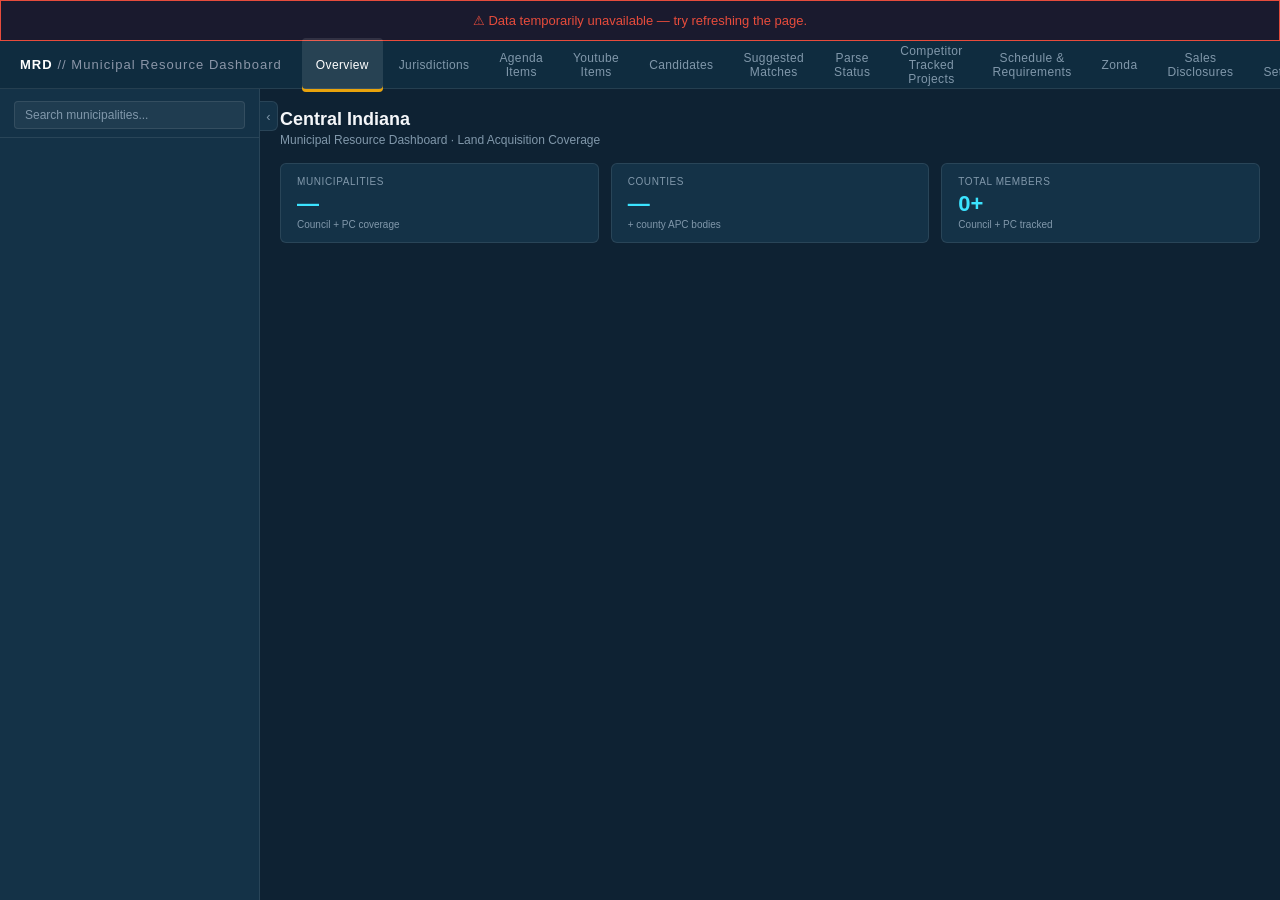
==== commit 498b1f13: "p147r2: merge P145 Agenda Items + Youtube Items tabs onto p147r1 Ports the uncommitted P145-session " ====
--- a/index.html
+++ b/index.html
@@ -1,5 +1,5 @@
 <!DOCTYPE html>
-<!-- MIP build p142 -->
+<!-- MIP build p147r2 -->
 <html lang="en">
 <head>
 <meta charset="UTF-8">
@@ -11,7 +11,7 @@
 <meta http-equiv="Content-Security-Policy" content="default-src 'self'; script-src 'unsafe-inline'; style-src 'self' 'unsafe-inline' https://fonts.googleapis.com; font-src https://fonts.gstatic.com; connect-src https://script.google.com https://script.googleusercontent.com https://docs.google.com https://raw.githubusercontent.com; img-src 'self' data:; frame-src 'self' https://docs.google.com https://docs.googleusercontent.com https://drive.google.com;">
 <title>Municipal Resource Dashboard</title>
 <!-- P31 R5: cache-bust stylesheet via build-version querystring. Bump on each deploy. -->
-<link rel="stylesheet" href="styles.css?v=p142">
+<link rel="stylesheet" href="styles.css?v=p147r1">
 </head>
 <body>
 
@@ -24,7 +24,9 @@
     <!-- Intelligence Feed nav temporarily removed (P13) — view element and data pipeline retained in code for future re-enable. -->
     <!-- P96: "Hearing Schedule" (Public Hearings) page temporarily hidden per operator request — view element (#view-publichearings) and data pipeline retained in code for future re-enable. To restore, uncomment the button below. -->
     <!-- <button class="topbar-btn" onclick="switchView('publichearings')" id="nav-publichearings">Hearing Schedule</button> -->
-    <button class="topbar-btn" onclick="switchView('candidates')" id="nav-candidates">Agenda Items <span id="nav-cand-badge" style="display:none;background:#1c7c3a;color:#fff;font-size:9px;font-weight:700;padding:0 6px;border-radius:9px;margin-left:2px;vertical-align:middle;"></span></button>
+    <button class="topbar-btn" onclick="switchView('agendaitems')" id="nav-agendaitems">Agenda Items</button>
+    <button class="topbar-btn" onclick="switchView('youtubeitems')" id="nav-youtubeitems">Youtube Items</button>
+    <button class="topbar-btn" onclick="switchView('candidates')" id="nav-candidates">Candidates <span id="nav-cand-badge" style="display:none;background:#1c7c3a;color:#fff;font-size:9px;font-weight:700;padding:0 6px;border-radius:9px;margin-left:2px;vertical-align:middle;"></span></button>
     <button class="topbar-btn" onclick="switchView('suggested')" id="nav-suggested">Suggested Matches <span id="nav-sugg-badge" style="display:none;background:#0b6ea8;color:#fff;font-size:9px;font-weight:700;padding:0 6px;border-radius:9px;margin-left:2px;vertical-align:middle;"></span></button>
     <button class="topbar-btn" onclick="switchView('parsestatus')" id="nav-parsestatus">Parse Status</button>
     <button class="topbar-btn" onclick="switchView('tracked')" id="nav-tracked">Competitor Tracked Projects</button>
@@ -447,7 +449,7 @@
                 <th style="padding:8px 6px;border-bottom:1px solid var(--border,#333);">Meeting<br>Date</th>
                 <th style="padding:8px 10px;border-bottom:1px solid var(--border,#333);" title="The Request Summary from the matching meeting's agenda item. Click a cell to expand.">Description</th>
                 <th style="padding:8px 10px;border-bottom:1px solid var(--border,#333);" title="From the matching YouTube-video agenda item: Outcome + Vote, then Additional Notes.">Results</th>
-                <th style="padding:8px 10px;border-bottom:1px solid var(--border,#333);white-space:nowrap;">Youtube<br>Summary</th>
+                <th style="padding:8px 10px;border-bottom:1px solid var(--border,#333);white-space:nowrap;" title="AI summary of the latest hearing. 'Detailed Summary' = item-scoped detail for this project; 'Summary' = full-hearing doc.">Summary</th>
                 <th style="padding:8px 6px;border-bottom:1px solid var(--border,#333);" title="All agenda documents this project was referenced on (newest first)">Agendas</th>
                 <th style="padding:8px 10px;border-bottom:1px solid var(--border,#333);white-space:nowrap;">Tagged Docs</th>
                 <th style="padding:8px 10px;border-bottom:1px solid var(--border,#333);white-space:nowrap;">Status</th>
@@ -473,8 +475,8 @@
         <div class="cand-main" style="padding:24px 32px;">
         <div style="margin-bottom:20px;display:flex;justify-content:space-between;align-items:flex-end;gap:16px;flex-wrap:wrap;">
           <div>
-            <div class="overview-title">Agenda Items</div>
-            <div class="overview-sub">Potential Tracked Projects auto-detected from scraped Council / Plan-Commission agendas. Review each one — <b>Track</b> creates a Tracked Project (and auto-associates every related agenda item, past &amp; future); <b>Dismiss</b> removes it from the queue.</div>
+            <div class="overview-title">Candidates</div>
+            <div class="overview-sub">Potential Tracked Projects auto-detected from scraped Council / Plan-Commission agendas (collapsed, land-use-filtered review queue). Review each one — <b>Track</b> creates a Tracked Project (and auto-associates every related agenda item, past &amp; future); <b>Dismiss</b> removes it from the queue. For the full unfiltered item list see the <b>Agenda Items</b> / <b>Youtube Items</b> tabs.</div>
           </div>
           <div style="display:flex;gap:10px;align-items:center;flex-wrap:wrap;">
             <select id="cand-filter-juris" onchange="candSetJuris(this.value)" title="Filter by jurisdiction" style="font-size:12px;padding:4px 8px;background:var(--card,#1a1a1a);color:inherit;border:1px solid var(--border,#444);border-radius:6px;cursor:pointer;"><option value="">All jurisdictions</option></select>
@@ -492,6 +494,52 @@
     </div>
 
     <!-- SUGGESTED MATCHES VIEW — Medium-confidence approval queue (P134) -->
+    <!-- P145: ALL PARSED AGENDA ITEMS — audit / auto-match transparency (agenda-doc stream) -->
+    <div id="view-agendaitems" class="view">
+      <div style="padding:24px 32px;">
+        <div style="margin-bottom:20px;display:flex;justify-content:space-between;align-items:flex-end;gap:16px;flex-wrap:wrap;">
+          <div>
+            <div class="overview-title">Agenda Items</div>
+            <div class="overview-sub">Every item parsed from scraped Council / Plan-Commission <b>agenda documents</b> — unfiltered. Each row shows its <b>Candidate</b> confidence and its <b>Match</b> confidence to a Tracked Project (with the exact criteria), so you can audit the auto-matching. Read-only except <b>Track</b> / <b>Add to…</b>.</div>
+          </div>
+          <div style="display:flex;gap:10px;align-items:center;flex-wrap:wrap;">
+            <select id="ai-ag-juris" onchange="aiSetJuris('ag',this.value)" title="Filter by jurisdiction" style="font-size:12px;padding:4px 8px;background:var(--card,#1a1a1a);color:inherit;border:1px solid var(--border,#444);border-radius:6px;cursor:pointer;"><option value="">All jurisdictions</option></select>
+            <select id="ai-ag-date" onchange="aiSetDate('ag',this.value)" title="Filter by meeting date" style="font-size:12px;padding:4px 8px;background:var(--card,#1a1a1a);color:inherit;border:1px solid var(--border,#444);border-radius:6px;cursor:pointer;"><option value="7">Past Week</option><option value="30">Past 30 days</option><option value="90">Past 90 days</option><option value="custom">Custom range…</option></select>
+            <span id="ai-ag-custom" style="display:none;gap:6px;align-items:center;"><input type="date" id="ai-ag-from" onchange="aiSetCustom('ag')" title="From date (inclusive)" style="font-size:12px;padding:3px 6px;background:var(--card,#1a1a1a);color:inherit;border:1px solid var(--border,#444);border-radius:6px;"><span style="color:var(--text-dim);font-size:11px;">to</span><input type="date" id="ai-ag-to" onchange="aiSetCustom('ag')" title="To date (inclusive)" style="font-size:12px;padding:3px 6px;background:var(--card,#1a1a1a);color:inherit;border:1px solid var(--border,#444);border-radius:6px;"></span>
+            <select id="ai-ag-conf" onchange="aiSetConf('ag',this.value)" title="Filter by Tracked-Project match confidence" style="font-size:12px;padding:4px 8px;background:var(--card,#1a1a1a);color:inherit;border:1px solid var(--border,#444);border-radius:6px;cursor:pointer;"><option value="">All match confidence</option><option value="High" selected>Match: High</option><option value="Medium">Match: Medium</option><option value="None">Match: None</option></select>
+            <input type="text" id="ai-ag-search" oninput="aiSetSearch('ag',this.value)" placeholder="Search project / petitioner / ord#" style="font-size:12px;padding:4px 10px;background:var(--card,#1a1a1a);color:inherit;border:1px solid var(--border,#444);border-radius:6px;min-width:210px;">
+            <select id="ai-ag-pagesize" onchange="aiSetPageSize('ag',this.value)" title="Rows per page" style="font-size:12px;padding:4px 8px;background:var(--card,#1a1a1a);color:inherit;border:1px solid var(--border,#444);border-radius:6px;cursor:pointer;"><option value="50">50 / page</option><option value="100">100 / page</option><option value="250">250 / page</option><option value="999999">Show all</option></select>
+            <button class="refresh-btn" id="ai-ag-expand" onclick="aiToggleAllDesc('ag')" title="Expand or collapse every Description field at once">Expand all</button>
+            <button class="refresh-btn" onclick="aiLoad('ag',true)" title="Re-fetch all agenda items from the backend">↺ Refresh</button>
+          </div>
+        </div>
+        <div id="ai-ag-list"><div style="color:var(--text-dim);">Loading agenda items…</div></div>
+      </div>
+    </div>
+
+    <!-- P145: ALL PARSED AGENDA ITEMS — audit / auto-match transparency (YouTube / minutes stream) -->
+    <div id="view-youtubeitems" class="view">
+      <div style="padding:24px 32px;">
+        <div style="margin-bottom:20px;display:flex;justify-content:space-between;align-items:flex-end;gap:16px;flex-wrap:wrap;">
+          <div>
+            <div class="overview-title">Youtube Items</div>
+            <div class="overview-sub">Every item parsed from <b>YouTube hearing videos</b> &amp; minutes summaries — unfiltered. Each row shows its <b>Candidate</b> confidence and its <b>Match</b> confidence to a Tracked Project (with the exact criteria), so you can audit the auto-matching. Read-only except <b>Track</b> / <b>Add to…</b>.</div>
+          </div>
+          <div style="display:flex;gap:10px;align-items:center;flex-wrap:wrap;">
+            <select id="ai-yt-juris" onchange="aiSetJuris('yt',this.value)" title="Filter by jurisdiction" style="font-size:12px;padding:4px 8px;background:var(--card,#1a1a1a);color:inherit;border:1px solid var(--border,#444);border-radius:6px;cursor:pointer;"><option value="">All jurisdictions</option></select>
+            <select id="ai-yt-date" onchange="aiSetDate('yt',this.value)" title="Filter by meeting date" style="font-size:12px;padding:4px 8px;background:var(--card,#1a1a1a);color:inherit;border:1px solid var(--border,#444);border-radius:6px;cursor:pointer;"><option value="7">Past Week</option><option value="30">Past 30 days</option><option value="90">Past 90 days</option><option value="custom">Custom range…</option></select>
+            <span id="ai-yt-custom" style="display:none;gap:6px;align-items:center;"><input type="date" id="ai-yt-from" onchange="aiSetCustom('yt')" title="From date (inclusive)" style="font-size:12px;padding:3px 6px;background:var(--card,#1a1a1a);color:inherit;border:1px solid var(--border,#444);border-radius:6px;"><span style="color:var(--text-dim);font-size:11px;">to</span><input type="date" id="ai-yt-to" onchange="aiSetCustom('yt')" title="To date (inclusive)" style="font-size:12px;padding:3px 6px;background:var(--card,#1a1a1a);color:inherit;border:1px solid var(--border,#444);border-radius:6px;"></span>
+            <select id="ai-yt-conf" onchange="aiSetConf('yt',this.value)" title="Filter by Tracked-Project match confidence" style="font-size:12px;padding:4px 8px;background:var(--card,#1a1a1a);color:inherit;border:1px solid var(--border,#444);border-radius:6px;cursor:pointer;"><option value="">All match confidence</option><option value="High" selected>Match: High</option><option value="Medium">Match: Medium</option><option value="None">Match: None</option></select>
+            <input type="text" id="ai-yt-search" oninput="aiSetSearch('yt',this.value)" placeholder="Search project / petitioner / ord#" style="font-size:12px;padding:4px 10px;background:var(--card,#1a1a1a);color:inherit;border:1px solid var(--border,#444);border-radius:6px;min-width:210px;">
+            <select id="ai-yt-pagesize" onchange="aiSetPageSize('yt',this.value)" title="Rows per page" style="font-size:12px;padding:4px 8px;background:var(--card,#1a1a1a);color:inherit;border:1px solid var(--border,#444);border-radius:6px;cursor:pointer;"><option value="50">50 / page</option><option value="100">100 / page</option><option value="250">250 / page</option><option value="999999">Show all</option></select>
+            <button class="refresh-btn" id="ai-yt-expand" onclick="aiToggleAllDesc('yt')" title="Expand or collapse every Description field at once">Expand all</button>
+            <button class="refresh-btn" onclick="aiLoad('yt',true)" title="Re-fetch all youtube items from the backend">↺ Refresh</button>
+          </div>
+        </div>
+        <div id="ai-yt-list"><div style="color:var(--text-dim);">Loading youtube items…</div></div>
+      </div>
+    </div>
+
     <div id="view-suggested" class="view">
       <div style="padding:24px 32px;">
         <div style="margin-bottom:20px;display:flex;justify-content:space-between;align-items:flex-end;gap:16px;flex-wrap:wrap;">
@@ -819,6 +867,36 @@
       return attempt(getWebAppUrl());
     }
     return attempt(base); // one transient retry
+  });
+}
+
+// Read analog of mipWriteFetch. The version gate (checkDataVersion) and the
+// bootstrap / scraped_documents reads ARE the freshness path. A stale
+// `mip_webapp_url` override (valid format but a DEAD/old deployment slug) makes
+// every live read throw, so refreshMuniDataIfStale / fetchScrapedDocuments
+// keep serving the WARM stale localStorage cache indefinitely — the CDN
+// optimistic paint only fires on a COLD open, so a populated cache is never
+// overwritten. That is the recurring "frozen since last week" symptom (the
+// P142 startup purge can't help when an OLD cached shell lacks it). On any
+// failure we drop the override and retry the built-in default ONCE, so reads
+// self-heal with no manual cache clear. `query` must start with '&action=…'.
+function mipReadFetch(query, timeoutMs){
+  function attempt(url){
+    var opts = (typeof AbortSignal !== 'undefined' && AbortSignal.timeout)
+      ? { signal: AbortSignal.timeout(timeoutMs || 45000) } : {};
+    return fetch(url + query, opts).then(function(r){
+      if (!r.ok) throw new Error('HTTP ' + r.status);
+      return r.json();
+    });
+  }
+  var base = getWebAppUrl();
+  return attempt(base).catch(function(err){
+    if (localStorage.getItem(WEBAPP_URL_KEY)){
+      localStorage.removeItem(WEBAPP_URL_KEY);
+      console.warn('[mrd] read failed via webapp URL override — purged stale mip_webapp_url, retrying live default.');
+      return attempt(getWebAppUrl());
+    }
+    throw err;
   });
 }
 
@@ -1670,9 +1748,9 @@
 const MUNI_CACHE_VER_KEY = 'mip_muni_data_ver';
 async function checkDataVersion() {
   try {
-    const resp = await fetch(getWebAppUrl() + '&action=data_version', { signal: AbortSignal.timeout(8000) });
-    if (!resp.ok) return null;
-    const data = await resp.json();
+    // Via mipReadFetch so a dead `mip_webapp_url` override self-heals here, at
+    // the freshness gate, before it can freeze the warm cache (see mipReadFetch).
+    const data = await mipReadFetch('&action=data_version', 8000);
     return (data && data.version) ? String(data.version) : null;
   } catch(e) { return null; }
 }
@@ -1720,8 +1798,9 @@
   if (!shouldRefetch) return false;
 
   try {
-    const resp = await fetch(url + '&action=bootstrap', { signal: AbortSignal.timeout(45000) });
-    const data = await resp.json();
+    // mipReadFetch self-heals a stale override (purge + retry default) so a dead
+    // slug can't strand this on the warm cache — recompute via getWebAppUrl().
+    const data = await mipReadFetch('&action=bootstrap', 45000);
 
     let changed = false;
     if (data && Array.isArray(data.municipalities) && data.municipalities.length && data.municipalities[0].id && data.municipalities[0].name) {
@@ -1831,8 +1910,7 @@
   }
 
   try {
-    const resp = await fetch(url + '&action=scraped_documents', { signal: AbortSignal.timeout(45000) });
-    const data = await resp.json();
+    const data = await mipReadFetch('&action=scraped_documents', 45000);
     if (Array.isArray(data) && data.length) {
       _sdLive = true;
       SCRAPED_DOCS = data;
@@ -6261,8 +6339,11 @@
     // when one is available for this project's latest meeting. Falls back
     // to the YouTube video URL (legacy behavior) when no summary exists.
     var summaryDocUrl = _tpFindSummaryDocFor(p);
-    var ytHref = summaryDocUrl || p.latestYtSummaryUrl || '';
-    var ytLabel = summaryDocUrl ? 'Summary' : (p.latestYtSummaryUrl ? 'YouTube' : '');
+    // P147: the P146 wire emits latestYtSummaryUrl as the ITEM-SCOPED detailed
+    // summary doc when one exists (summaryIsDetailed=true; otherwise it's the
+    // legacy full-hearing/video URL, which we ignore here as before). Prefer
+    // the detailed doc over the full-hearing doc resolved from PUBLIC_HEARINGS.
+    var detailedSummaryUrl = (p.summaryIsDetailed && p.latestYtSummaryUrl) ? String(p.latestYtSummaryUrl) : '';
     // P118 rev6: all agenda docs this project appeared on, as #-links (newest
     // first), mirroring the Agenda Items page. Wrapped in inlineViewerUrl so
     // force-download hosts open in the viewer. P118r6: show #1–5 inline; any
@@ -6293,8 +6374,12 @@
     // NOTHING: no raw "YouTube" link (it typically pointed at the agenda) and no
     // "Detail" Ask button (operator request). Future meetings → blank too.
     var yt;
-    if (tpIsFuture || !summaryDocUrl) {
+    if (tpIsFuture || !(detailedSummaryUrl || summaryDocUrl)) {
       yt = '';
+    } else if (detailedSummaryUrl) {
+      // P147: item-scoped detailed summary (P146 backend) — labeled so the
+      // operator can tell it apart from the full-hearing doc.
+      yt = '<a class="tp-doc-link tp-page-doc-link" href="' + esc(detailedSummaryUrl) + '" target="_blank" rel="noopener" data-doc-link="summary" title="Item-scoped detailed summary of the latest hearing">Detailed Summary</a>';
     } else {
       yt = '<a class="tp-doc-link tp-page-doc-link" href="' + esc(summaryDocUrl) + '" target="_blank" rel="noopener" data-doc-link="summary">Summary</a>';
       // P136: per-project "✦ Detail" Ask button removed (operator request) — the
@@ -9908,6 +9993,312 @@
 window.candGoPage=candGoPage; window.candToggleSel=candToggleSel; window.candSelectAllPage=candSelectAllPage;
 window.candSelectAllFiltered=candSelectAllFiltered; window.candClearSel=candClearSel; window.candBulkDismiss=candBulkDismiss;
 registerViewInit('candidates', candLoad);
+
+// ═══════════════════════════════════════════════════════════════════════════
+// P145 — ALL PARSED AGENDA ITEMS audit views (Agenda Items = 'ag' stream,
+// Youtube Items = 'yt' stream). One shared component, keyed by stream. Shows
+// every raw Agenda_Items row (unfiltered) with BOTH confidence signals + the
+// criteria that produced each, so the operator can audit auto-matching.
+// Backend: getAgendaItemsFeedJSON / addAgendaItemToProject (+ create_tracked_project).
+// ═══════════════════════════════════════════════════════════════════════════
+var _aiState = {
+  ag: { data:[], loaded:false, juris:'', conf:'High', dateDays:7, dateFrom:'', dateTo:'', search:'', page:0, pageSize:50, descExp:false },
+  yt: { data:[], loaded:false, juris:'', conf:'High', dateDays:7, dateFrom:'', dateTo:'', search:'', page:0, pageSize:50, descExp:false }
+};
+// yyyy-mm-dd cutoff = today − N days (lexical compare works on ISO dates).
+function _aiCutoff(days){
+  var d=new Date(); d.setDate(d.getDate()-(Number(days)||7));
+  return d.getFullYear()+'-'+('0'+(d.getMonth()+1)).slice(-2)+'-'+('0'+d.getDate()).slice(-2);
+}
+function _aiCfg(stream){
+  return { list:'ai-'+stream+'-list', juris:'ai-'+stream+'-juris', conf:'ai-'+stream+'-conf',
+           pagesize:'ai-'+stream+'-pagesize', expand:'ai-'+stream+'-expand',
+           noun:(stream==='yt'?'youtube items':'agenda items') };
+}
+function _aiById(stream, id){ var s=_aiState[stream]; for(var i=0;i<s.data.length;i++){ if(String(s.data[i].item_id)===String(id)) return s.data[i]; } return null; }
+
+function aiLoad(stream, force){
+  var s=_aiState[stream], cfg=_aiCfg(stream);
+  var el=document.getElementById(cfg.list); if(!el) return;
+  if(s.loaded && !force){ aiRender(stream); return; }
+  el.innerHTML='<div style="color:var(--text-dim);">Loading '+cfg.noun+'…</div>';
+  var base=getWebAppUrl(); if(!base){ el.innerHTML='<div style="color:var(--text-dim);">No dashboard connection configured.</div>'; return; }
+  fetch(base+'&action=admin_run&fn=getAgendaItemsFeedJSON&stream='+encodeURIComponent(stream)).then(function(r){return r.json();}).then(function(res){
+    var rr=res&&res.result;
+    if(!rr||!rr.ok){ el.innerHTML='<div style="color:var(--text-dim);">Could not load '+cfg.noun+': '+_diagEsc((rr&&rr.error)||(res&&res.error)||'unknown')+'</div>'; return; }
+    s.data=rr.items||[]; s.loaded=true; s.page=0;
+    aiPopulateJuris(stream); aiRender(stream);
+  }).catch(function(e){ el.innerHTML='<div style="color:var(--text-dim);">Network error: '+_diagEsc(e.message)+'</div>'; });
+}
+
+function aiPopulateJuris(stream){
+  var s=_aiState[stream], cfg=_aiCfg(stream);
+  var sel=document.getElementById(cfg.juris); if(!sel) return;
+  var counts={};
+  s.data.forEach(function(it){ var j=it.jurisdiction||'—'; counts[j]=(counts[j]||0)+1; });
+  if(s.juris && !counts[s.juris]) s.juris='';
+  var names=Object.keys(counts).sort();
+  var html='<option value="">All jurisdictions ('+s.data.length+')</option>';
+  names.forEach(function(j){ html+='<option value="'+_diagEsc(j)+'"'+(j===s.juris?' selected':'')+'>'+_diagEsc(j)+' ('+counts[j]+')</option>'; });
+  sel.innerHTML=html;
+}
+
+function _aiFiltered(stream){
+  var s=_aiState[stream], term=s.search;
+  var cutoff=_aiCutoff(s.dateDays);
+  return s.data.filter(function(it){
+    if(s.juris && it.jurisdiction!==s.juris) return false;
+    if(s.conf){ var mc=(it.match_confidence||'None'); if(mc!==s.conf) return false; }
+    if(s.dateDays==='custom'){
+      var mdc=String(it.meeting_date||'');
+      if(s.dateFrom && (!mdc || mdc<s.dateFrom)) return false;
+      if(s.dateTo && (!mdc || mdc>s.dateTo)) return false;
+    } else if(cutoff){ var md=String(it.meeting_date||''); if(!md || md<cutoff) return false; }
+    if(term){
+      var hay=((it.project_name||'')+' '+(it.petitioner||'')+' '+(it.ordinance_number||'')+' '+(it.matched_project_name||'')+' '+(it.description||'')).toLowerCase();
+      if(hay.indexOf(term)===-1) return false;
+    }
+    return true;
+  });
+}
+
+function aiSetJuris(stream,v){ _aiState[stream].juris=v||''; _aiState[stream].page=0; aiRender(stream); }
+function aiSetConf(stream,v){ _aiState[stream].conf=v||''; _aiState[stream].page=0; aiRender(stream); }
+function aiSetDate(stream,v){
+  var s=_aiState[stream];
+  s.dateDays = (v==='custom') ? 'custom' : (parseInt(v,10)||7);
+  var box=document.getElementById('ai-'+stream+'-custom');
+  if(box) box.style.display = (v==='custom') ? 'inline-flex' : 'none';
+  s.page=0; aiRender(stream);
+}
+function aiSetCustom(stream){
+  var s=_aiState[stream];
+  var f=document.getElementById('ai-'+stream+'-from'), t=document.getElementById('ai-'+stream+'-to');
+  s.dateFrom=f?f.value:''; s.dateTo=t?t.value:''; s.page=0; aiRender(stream);
+}
+function aiSetSearch(stream,v){ _aiState[stream].search=String(v||'').toLowerCase().trim(); _aiState[stream].page=0; aiRender(stream); }
+function aiSetPageSize(stream,v){ var n=parseInt(v,10); _aiState[stream].pageSize=(n>0?n:50); _aiState[stream].page=0; aiRender(stream); }
+function aiGoPage(stream,p){ _aiState[stream].page=p; aiRender(stream); }
+function aiToggleAllDesc(stream){
+  var s=_aiState[stream]; s.descExp=!s.descExp;
+  document.querySelectorAll('#'+_aiCfg(stream).list+' .cand-desc').forEach(function(x){ x.classList.toggle('expanded', s.descExp); });
+  var b=document.getElementById(_aiCfg(stream).expand); if(b) b.textContent=s.descExp?'Collapse all':'Expand all';
+}
+
+// Candidate confidence pill (high/low). Match confidence pill (High/Medium/None).
+function _aiCandPill(it){
+  var hi=it.candidate_confidence==='high';
+  return '<span title="'+_diagEsc(it.candidate_criteria||'')+'" style="display:inline-block;padding:1px 7px;border-radius:10px;font-size:9px;font-weight:700;cursor:help;'+(hi?'background:#1c7c3a;color:#fff;':'background:var(--border,#444);color:var(--text-dim);')+'">'+(hi?'HIGH':'low')+'</span>';
+}
+function _aiMatchPill(it){
+  var mc=it.match_confidence||'None';
+  var bg = mc==='High' ? 'background:#1c7c3a;color:#fff;' : mc==='Medium' ? 'background:#b7791f;color:#fff;' : 'background:var(--border,#444);color:var(--text-dim);';
+  var warn = (mc==='High' && !it.auto_linked) ? ' <span title="matches at High but no Project_Reference exists — auto-match gap" style="color:#e8a020;">⚠</span>' : '';
+  return '<span title="'+_diagEsc(it.match_criteria||'')+'" style="display:inline-block;padding:1px 7px;border-radius:10px;font-size:9px;font-weight:700;cursor:help;'+bg+'">'+_diagEsc(mc)+'</span>'+warn;
+}
+function _aiMatchedCell(it){
+  var mc=it.match_confidence||'None';
+  if(mc==='None') return '<span style="color:var(--text-dim);">—</span>';
+  var link = it.auto_linked
+    ? '<span title="a live Project_Reference exists" style="color:#3ba55d;font-size:9px;">● linked</span>'
+    : '<span title="not currently linked" style="color:var(--text-dim);font-size:9px;">○ not linked</span>';
+  var more = (it.match_count>1) ? ' <span title="'+it.match_count+' tracked projects match this item (ambiguous)" style="color:#e8a020;font-size:9px;">(+'+(it.match_count-1)+' more)</span>' : '';
+  return '<div style="font-size:10px;">'+_diagEsc(it.matched_project_name||'—')+'</div><div>'+link+more+'</div>';
+}
+
+function aiRender(stream){
+  var s=_aiState[stream], cfg=_aiCfg(stream);
+  var el=document.getElementById(cfg.list); if(!el) return;
+  var nAll=s.data.length;
+  var nHiMatch=s.data.filter(function(it){ return it.match_confidence==='High'; }).length;
+  var nGap=s.data.filter(function(it){ return it.match_confidence==='High' && !it.auto_linked; }).length;
+  var filtered=_aiFiltered(stream);
+  var nF=filtered.length;
+
+  var pageSize=s.pageSize>0?s.pageSize:50;
+  var totalPages=Math.max(1, Math.ceil(nF/pageSize));
+  if(s.page>=totalPages) s.page=totalPages-1;
+  if(s.page<0) s.page=0;
+  var start=s.page*pageSize;
+  var pageRows=filtered.slice(start, start+pageSize);
+
+  var summary='<div style="margin-bottom:10px;font-size:12px;color:var(--text-dim);">'+
+    '<b style="color:inherit;">'+nAll+'</b> parsed items · <b style="color:inherit;">'+nHiMatch+'</b> High match'+
+    (nGap?' · <b style="color:#e8a020;">'+nGap+'</b> High but not linked (⚠ gap)':'')+
+    (nF!==nAll?' · <b style="color:inherit;">'+nF+'</b> match filter':'')+'</div>';
+
+  if(!nAll){ el.innerHTML=summary+'<div style="color:var(--text-dim);padding:12px 0;">No parsed '+cfg.noun+' found.</div>'; return; }
+  if(!nF){ el.innerHTML=summary+'<div style="color:var(--text-dim);padding:12px 0;">No items match the current filter. Adjust the jurisdiction / match-confidence / search filters above.</div>'; return; }
+
+  var head='<tr style="text-align:left;color:var(--text-dim);font-size:10px;text-transform:uppercase;letter-spacing:.04em;">'+
+    '<th style="padding:6px 8px;" title="Candidate confidence: high if the item has an ordinance/case # or a named petitioner">Cand.</th>'+
+    '<th style="padding:6px 8px;" title="Tracked-Project match confidence: High (identifier hit) / Medium (summary only) / None">Match</th>'+
+    '<th style="padding:6px 8px;width:260px;">Criteria</th>'+
+    '<th style="padding:6px 8px;">Jurisdiction</th>'+
+    '<th style="padding:6px 8px;width:140px;">Project</th>'+
+    '<th style="padding:6px 8px;">Ord #</th>'+
+    '<th style="padding:6px 8px;">Type</th>'+
+    '<th style="padding:6px 8px;width:320px;">Description</th>'+
+    '<th style="padding:6px 8px;">Petitioner</th>'+
+    '<th style="padding:6px 8px;width:150px;">Matched Project</th>'+
+    '<th style="padding:6px 8px;">Date</th>'+
+    '<th style="padding:6px 8px;">Source</th>'+
+    '<th style="padding:6px 8px;text-align:right;">Action</th></tr>';
+
+  var body=pageRows.map(function(it){
+    var id=_diagEsc(it.item_id);
+    var resolved=!!it._aiResolved;
+    var descText=String(it.description||'').trim();
+    var descCell=descText
+      ? '<span class="cand-desc'+(s.descExp?' expanded':'')+'" title="Click to expand / collapse" onclick="this.classList.toggle(\'expanded\')">'+_diagEsc(descText)+'</span>'
+      : '<span style="color:var(--text-dim);">—</span>';
+    var srcCell=String(it.source_url||'').trim()
+      ? '<a href="'+escUrl(inlineViewerUrl(it.source_url))+'" target="_blank" rel="noopener" data-doc-link="agenda" style="font-size:10px;">open</a>'
+      : '<span style="color:var(--text-dim);">—</span>';
+    var critCell='<div style="font-size:9px;line-height:1.35;"><div><b>Cand:</b> '+_diagEsc(it.candidate_criteria||'—')+'</div><div style="margin-top:2px;"><b>Match:</b> '+_diagEsc(it.match_criteria||'—')+'</div></div>';
+    var actCell = resolved
+      ? '<span style="font-size:10px;color:#3ba55d;">✓ '+_diagEsc(it._aiResolved)+'</span>'
+      : '<div style="display:flex;flex-wrap:wrap;gap:4px;justify-content:flex-end;max-width:150px;margin-left:auto;">'+
+          '<button class="refresh-btn" style="font-size:10px;padding:3px 9px;background:#1c7c3a;color:#fff;border-color:#1c7c3a;" title="Create a NEW Tracked Project from this item" onclick="aiTrack(\''+stream+'\',\''+id+'\')">＋ Track</button>'+
+          '<button class="refresh-btn" style="font-size:10px;padding:3px 9px;" title="Attach this item to an EXISTING Tracked Project" onclick="aiOpenAddTo(\''+stream+'\',\''+id+'\',this)">Add to… ▾</button>'+
+        '</div>';
+    return '<tr data-ai-id="'+id+'" style="border-top:1px solid var(--border);'+(it.match_confidence==='None'?'':'')+'">'+
+      '<td style="padding:6px 8px;">'+_aiCandPill(it)+'</td>'+
+      '<td style="padding:6px 8px;">'+_aiMatchPill(it)+'</td>'+
+      '<td style="padding:6px 8px;vertical-align:top;">'+critCell+'</td>'+
+      '<td style="padding:6px 8px;white-space:nowrap;">'+_diagEsc(it.jurisdiction||'—')+'</td>'+
+      '<td style="padding:6px 8px;vertical-align:top;"><span class="cand-proj" title="Click to expand / collapse" onclick="this.classList.toggle(\'expanded\')">'+_diagEsc(it.project_name||'—')+'</span></td>'+
+      '<td style="padding:6px 8px;white-space:nowrap;font-size:10px;">'+_diagEsc(it.ordinance_number||'—')+'</td>'+
+      '<td style="padding:6px 8px;white-space:nowrap;">'+_diagEsc(it.request_type||'—')+'</td>'+
+      '<td style="padding:6px 8px;width:320px;max-width:360px;">'+descCell+'</td>'+
+      '<td style="padding:6px 8px;vertical-align:top;">'+(String(it.petitioner||'').trim()?'<span class="cand-petitioner" title="Click to expand / collapse" onclick="this.classList.toggle(\'expanded\')">'+_diagEsc(it.petitioner)+'</span>':'<span style="color:var(--text-dim);">—</span>')+'</td>'+
+      '<td style="padding:6px 8px;vertical-align:top;">'+_aiMatchedCell(it)+'</td>'+
+      '<td style="padding:6px 8px;white-space:nowrap;font-size:10px;">'+_diagEsc(it.meeting_date||'—')+'</td>'+
+      '<td style="padding:6px 8px;white-space:nowrap;">'+srcCell+'</td>'+
+      '<td style="padding:6px 8px;">'+actCell+'</td></tr>';
+  }).join('');
+
+  var pager='';
+  if(totalPages>1){
+    var from=start+1, to=Math.min(start+pageSize, nF);
+    pager='<div style="display:flex;gap:10px;align-items:center;justify-content:flex-end;margin-top:10px;font-size:11px;color:var(--text-dim);">'+
+      '<span>'+from+'–'+to+' of '+nF+'</span>'+
+      '<button class="refresh-btn" style="font-size:10px;padding:3px 9px;'+(s.page<=0?'opacity:.4;pointer-events:none;':'')+'" onclick="aiGoPage(\''+stream+'\','+(s.page-1)+')">‹ Prev</button>'+
+      '<span>Page '+(s.page+1)+' / '+totalPages+'</span>'+
+      '<button class="refresh-btn" style="font-size:10px;padding:3px 9px;'+(s.page>=totalPages-1?'opacity:.4;pointer-events:none;':'')+'" onclick="aiGoPage(\''+stream+'\','+(s.page+1)+')">Next ›</button>'+
+      '</div>';
+  }
+  el.innerHTML=summary+'<div class="cand-table-scroll"><table style="width:100%;border-collapse:collapse;font-size:11px;"><thead>'+head+'</thead><tbody>'+body+'</tbody></table></div>'+pager;
+}
+
+// ── per-item Track (create a NEW Tracked Project) ──────────────────────────
+function aiTrack(stream, itemId){
+  var it=_aiById(stream, itemId); if(!it) return;
+  aiOpenTrackModal(stream, itemId, String(it.project_name||''));
+}
+function aiOpenTrackModal(stream, itemId, name){
+  var ov=document.getElementById('ai-track-ov');
+  if(!ov){
+    ov=document.createElement('div'); ov.id='ai-track-ov'; ov.className='cand-track-ov';
+    ov.innerHTML='<div class="cand-track-box">'+
+        '<div class="cand-track-h">Create Tracked Project</div>'+
+        '<label class="cand-track-l" for="ai-track-name">Project name</label>'+
+        '<input id="ai-track-name" class="cand-track-input" type="text" autocomplete="off" />'+
+        '<div class="cand-track-err" id="ai-track-err"></div>'+
+        '<div class="cand-track-actions">'+
+          '<button class="refresh-btn" onclick="aiCloseTrackModal()">Cancel</button>'+
+          '<button class="refresh-btn" id="ai-track-go" style="background:#1c7c3a;color:#fff;border-color:#1c7c3a;" onclick="aiTrackConfirm()">Create project</button>'+
+        '</div></div>';
+    document.body.appendChild(ov);
+    ov.addEventListener('click',function(e){ if(e.target===ov) aiCloseTrackModal(); });
+  }
+  ov.setAttribute('data-stream', stream);
+  ov.setAttribute('data-item', itemId);
+  var inp=document.getElementById('ai-track-name'); inp.value=name||'';
+  document.getElementById('ai-track-err').textContent='';
+  var go=document.getElementById('ai-track-go'); go.disabled=false; go.textContent='Create project';
+  ov.classList.add('open');
+  setTimeout(function(){ inp.focus(); inp.select(); },30);
+}
+function aiCloseTrackModal(){ var ov=document.getElementById('ai-track-ov'); if(ov) ov.classList.remove('open'); }
+function aiTrackConfirm(){
+  var ov=document.getElementById('ai-track-ov'); if(!ov) return;
+  var stream=ov.getAttribute('data-stream'), itemId=ov.getAttribute('data-item');
+  var it=_aiById(stream, itemId); if(!it) return;
+  var name=(document.getElementById('ai-track-name').value||'').trim();
+  if(!name){ document.getElementById('ai-track-err').textContent='Project name is required.'; return; }
+  var go=document.getElementById('ai-track-go'); go.disabled=true; go.textContent='Creating…';
+  var base=getWebAppUrl(); if(!base) return;
+  var q='&action=create_tracked_project'
+      +'&project_name='+encodeURIComponent(name)
+      +'&ordinance_id='+encodeURIComponent(it.ordinance_number||'')
+      +'&jurisdiction='+encodeURIComponent(it.jurisdiction||'')
+      +'&aliases='+encodeURIComponent(it.project_name && it.project_name!==name ? it.project_name : '')
+      +'&notes='+encodeURIComponent('Tracked from parsed '+(stream==='yt'?'YouTube':'agenda')+' item '+(it.meeting_date||''));
+  fetch(base+q).then(function(r){return r.json();}).then(function(res){
+    if(!res||!res.success){ go.disabled=false; go.textContent='Failed — retry'; return; }
+    aiCloseTrackModal();
+    it._aiResolved='Tracked → '+name;
+    if(typeof tpLoad==='function'){ try{ tpLoad(true); }catch(e){} }
+    aiRender(stream);
+  }).catch(function(){ go.disabled=false; go.textContent='Failed — retry'; });
+}
+
+// ── per-item Add to an EXISTING Tracked Project ────────────────────────────
+function aiOpenAddTo(stream, itemId, btn){
+  var it=_aiById(stream, itemId); if(!it||!btn) return;
+  var td=btn.closest('td'); if(!td) return;
+  var loaded=(typeof tpProjects!=='undefined' && Array.isArray(tpProjects) && tpProjects.length);
+  if(!loaded){
+    if(typeof tpLoad==='function'){ try{ tpLoad(false); }catch(e){} }
+    btn.textContent='Loading…'; btn.disabled=true;
+    setTimeout(function(){ aiOpenAddTo(stream, itemId, btn); }, 1200);
+    return;
+  }
+  var jn=(typeof _normJurisName==='function') ? _normJurisName(it.jurisdiction) : (it.jurisdiction||'');
+  var opts=tpProjects.filter(function(p){
+    var st=(p.status||'active').toLowerCase();
+    if(st==='closed'||st==='archived'||st==='deleted') return false;
+    var pj=(typeof _normJurisName==='function') ? _normJurisName(p.jurisdiction) : (p.jurisdiction||'');
+    return pj===jn;
+  }).sort(function(a,b){ return String(a.projectName||'').localeCompare(String(b.projectName||'')); });
+  if(!opts.length){
+    td.innerHTML='<span style="font-size:10px;color:var(--text-dim);">No tracked projects in '+_diagEsc(it.jurisdiction||'this jurisdiction')+'. <a href="#" onclick="aiRender(\''+stream+'\');return false;" style="color:#3be3ff;">cancel</a></span>';
+    return;
+  }
+  var optionHtml=opts.map(function(p){
+    return '<option value="'+_diagEsc(p.projectId)+'">'+_diagEsc(p.projectName||p.projectId)+(p.ordinanceId?(' ('+_diagEsc(p.ordinanceId)+')'):'')+'</option>';
+  }).join('');
+  td.innerHTML='<div style="display:flex;flex-direction:column;gap:4px;align-items:flex-end;">'
+    +'<select id="aiae-sel-'+_diagEsc(itemId)+'" style="font-size:10px;max-width:160px;background:var(--card,#1a1a1a);color:inherit;border:1px solid var(--border,#444);border-radius:5px;padding:2px 4px;cursor:pointer;">'+optionHtml+'</select>'
+    +'<div style="display:flex;gap:4px;">'
+    +  '<button class="refresh-btn" style="font-size:10px;padding:3px 9px;background:#1c7c3a;color:#fff;border-color:#1c7c3a;" onclick="aiAddTo(\''+stream+'\',\''+itemId+'\',this)">Add</button>'
+    +  '<button class="refresh-btn" style="font-size:10px;padding:3px 9px;" onclick="aiRender(\''+stream+'\')">Cancel</button>'
+    +'</div></div>';
+}
+function aiAddTo(stream, itemId, btn){
+  var sel=document.getElementById('aiae-sel-'+itemId);
+  var pid=sel?sel.value:''; if(!pid) return;
+  var pname=sel&&sel.options[sel.selectedIndex]?sel.options[sel.selectedIndex].text:'';
+  if(btn){ btn.disabled=true; btn.textContent='Adding…'; }
+  var base=getWebAppUrl(); if(!base) return;
+  fetch(base+'&action=admin_run&fn=addAgendaItemToProject&item_id='+encodeURIComponent(itemId)+'&project_id='+encodeURIComponent(pid))
+    .then(function(r){return r.json();}).then(function(res){
+      var rr=res&&res.result;
+      if(!rr||!rr.ok){ if(btn){ btn.disabled=false; btn.textContent='Failed — retry'; } return; }
+      var it=_aiById(stream, itemId); if(it) it._aiResolved='Added → '+pname;
+      if(typeof tpLoad==='function'){ try{ tpLoad(true); }catch(e){} }
+      aiRender(stream);
+    }).catch(function(){ if(btn){ btn.disabled=false; btn.textContent='Add'; } });
+}
+
+window.aiLoad=aiLoad; window.aiRender=aiRender; window.aiSetJuris=aiSetJuris; window.aiSetConf=aiSetConf;
+window.aiSetSearch=aiSetSearch; window.aiSetPageSize=aiSetPageSize; window.aiGoPage=aiGoPage; window.aiToggleAllDesc=aiToggleAllDesc;
+window.aiSetDate=aiSetDate; window.aiSetCustom=aiSetCustom;
+window.aiTrack=aiTrack; window.aiCloseTrackModal=aiCloseTrackModal; window.aiTrackConfirm=aiTrackConfirm;
+window.aiOpenAddTo=aiOpenAddTo; window.aiAddTo=aiAddTo;
+registerViewInit('agendaitems', function(){ aiLoad('ag'); });
+registerViewInit('youtubeitems', function(){ aiLoad('yt'); });
 // Populate the nav badge shortly after boot (without forcing the operator to open the view).
 setTimeout(function(){ try{ candLoad(); }catch(e){} }, 3000);
 
